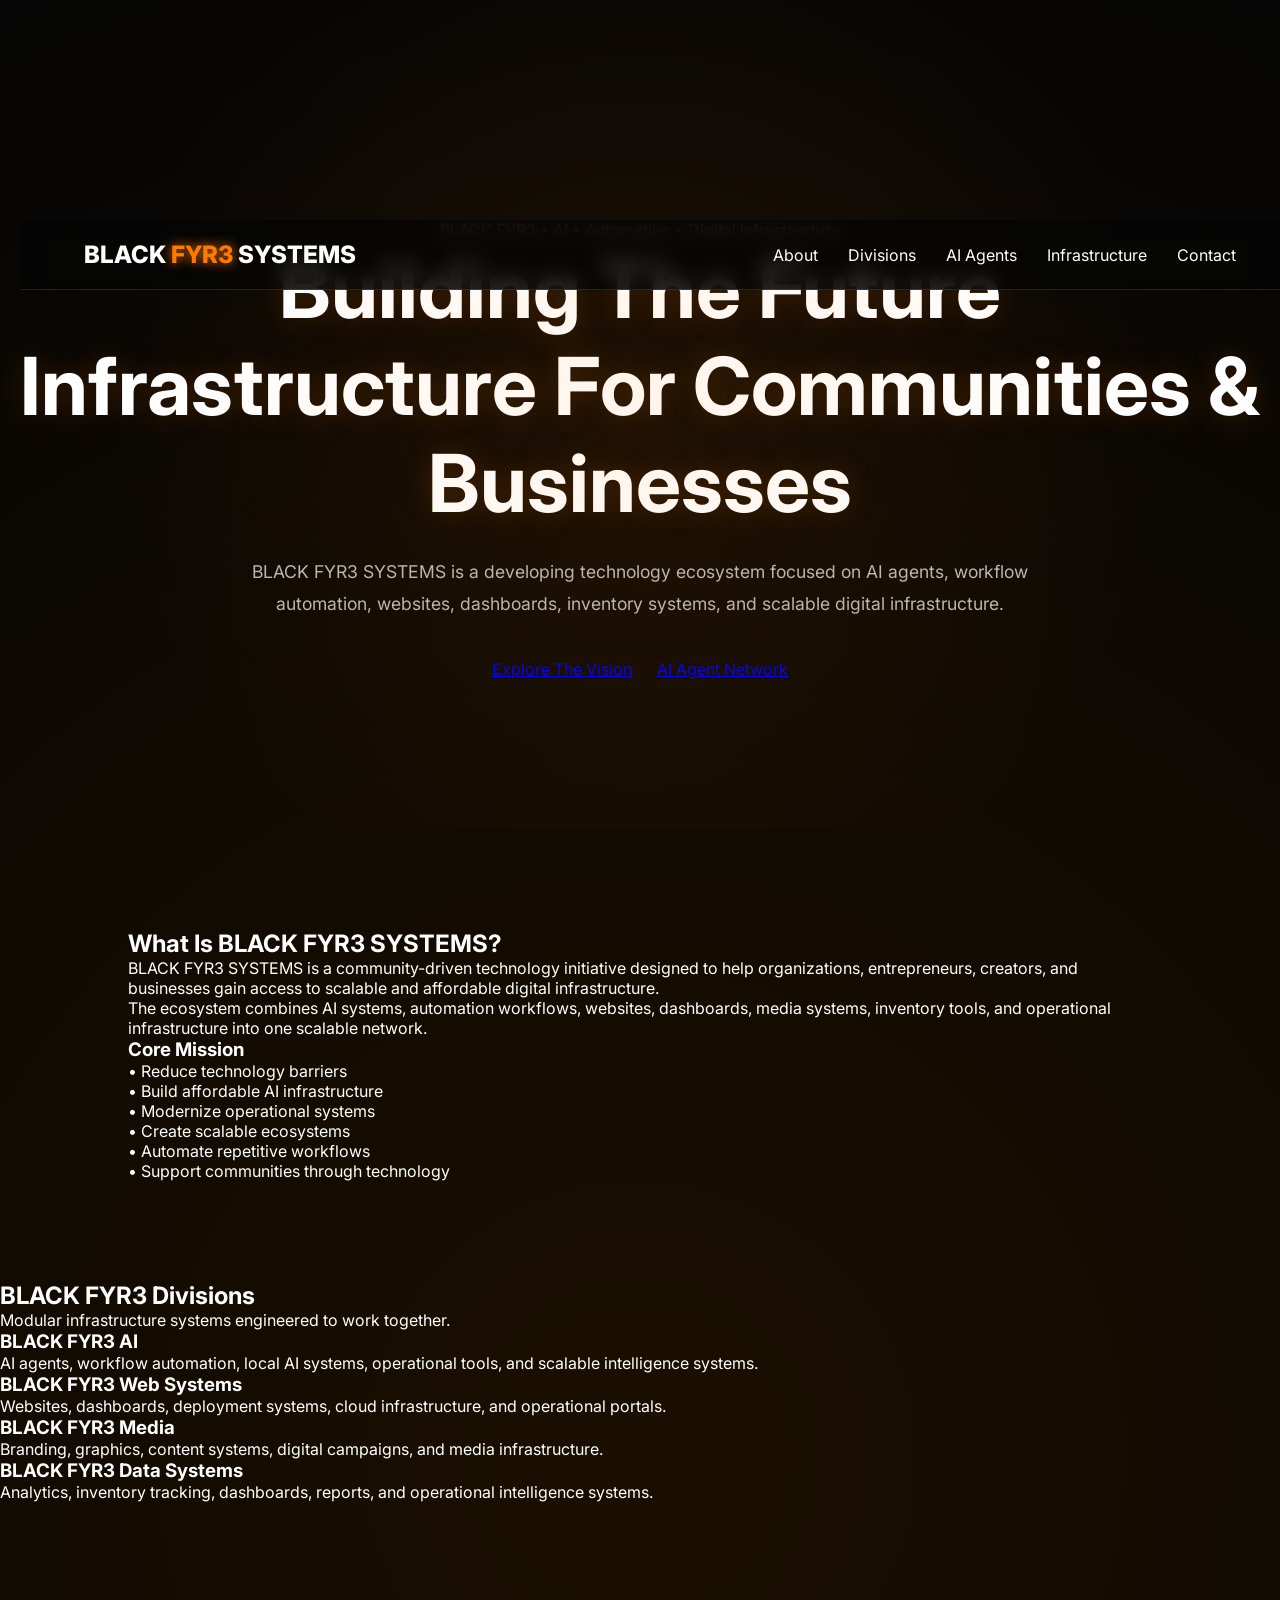
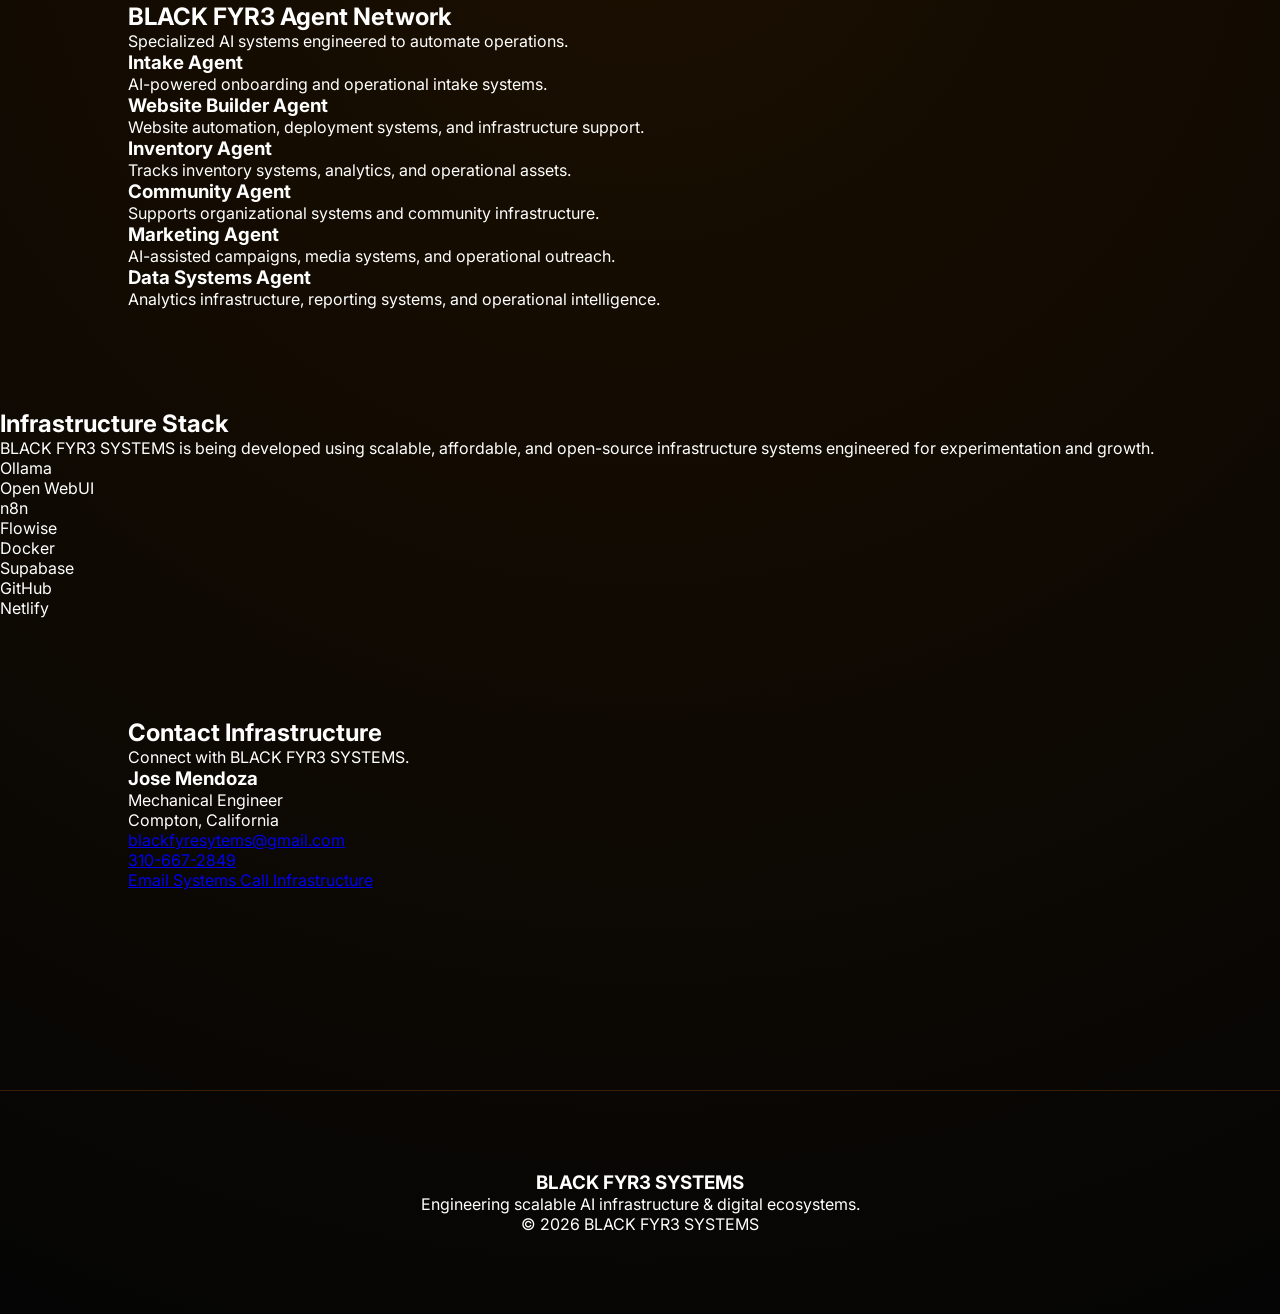
==== index.html @ b20f5751 "Update index.html" ====
<!DOCTYPE html>
<html lang="en">

<head>

<meta charset="UTF-8">

<meta name="viewport"
content="width=device-width, initial-scale=1.0">

<title>
BLACK FYR3 SYSTEMS | AI Infrastructure & Digital Ecosystems
</title>

<link rel="preconnect"
href="https://fonts.googleapis.com">

<link rel="preconnect"
href="https://fonts.gstatic.com"
crossorigin>

<link href="https://fonts.googleapis.com/css2?family=Inter:wght@300;400;500;600;700;800;900&display=swap"
rel="stylesheet">

<link rel="stylesheet"
href="https://cdnjs.cloudflare.com/ajax/libs/font-awesome/6.0.0/css/all.min.css">

<link rel="stylesheet"
href="style.css">

</head>

<body>

<!-- HERO -->

<section class="hero">

<div class="hero-overlay"></div>

<nav>

<div class="logo">

BLACK <span>FYR3</span> SYSTEMS

</div>

<div class="nav-links">

<a href="#about">About</a>
<a href="#divisions">Divisions</a>
<a href="#agents">AI Agents</a>
<a href="#stack">Infrastructure</a>
<a href="#contact">Contact</a>

</div>

</nav>

<div class="hero-content">

<div class="hero-pill">

BLACK FYR3 • AI • Automation • Digital Infrastructure

</div>

<h1>

Building The

<span>
Future Infrastructure
</span>

For Communities & Businesses

</h1>

<p>

BLACK FYR3 SYSTEMS is a developing technology ecosystem
focused on AI agents,
workflow automation,
websites,
dashboards,
inventory systems,
and scalable digital infrastructure.

</p>

<div class="hero-buttons">

<a href="#about" class="primary-btn">

Explore The Vision

</a>

<a href="#agents" class="secondary-btn">

AI Agent Network

</a>

</div>

</div>

</section>

<!-- ABOUT -->

<section id="about" class="section">

<div class="container about-grid">

<div>

<h2>

What Is BLACK FYR3 SYSTEMS?

</h2>

<p>

BLACK FYR3 SYSTEMS is a community-driven technology initiative
designed to help organizations,
entrepreneurs,
creators,
and businesses gain access to scalable and affordable digital infrastructure.

</p>

<p>

The ecosystem combines AI systems,
automation workflows,
websites,
dashboards,
media systems,
inventory tools,
and operational infrastructure into one scalable network.

</p>

</div>

<div class="mission-card">

<h3>

Core Mission

</h3>

<div class="mission-list">

<div>• Reduce technology barriers</div>
<div>• Build affordable AI infrastructure</div>
<div>• Modernize operational systems</div>
<div>• Create scalable ecosystems</div>
<div>• Automate repetitive workflows</div>
<div>• Support communities through technology</div>

</div>

</div>

</div>

</section>

<!-- DIVISIONS -->

<section id="divisions" class="dark-section">

<div class="container">

<div class="section-header">

<h2>

BLACK FYR3 Divisions

</h2>

<p>

Modular infrastructure systems engineered to work together.

</p>

</div>

<div class="division-grid">

<div class="division-card">

<h3>

BLACK FYR3 AI

</h3>

<p>

AI agents,
workflow automation,
local AI systems,
operational tools,
and scalable intelligence systems.

</p>

</div>

<div class="division-card">

<h3>

BLACK FYR3 Web Systems

</h3>

<p>

Websites,
dashboards,
deployment systems,
cloud infrastructure,
and operational portals.

</p>

</div>

<div class="division-card">

<h3>

BLACK FYR3 Media

</h3>

<p>

Branding,
graphics,
content systems,
digital campaigns,
and media infrastructure.

</p>

</div>

<div class="division-card">

<h3>

BLACK FYR3 Data Systems

</h3>

<p>

Analytics,
inventory tracking,
dashboards,
reports,
and operational intelligence systems.

</p>

</div>

</div>

</div>

</section>

<!-- AGENTS -->

<section id="agents" class="section">

<div class="container">

<div class="section-header">

<h2>

BLACK FYR3 Agent Network

</h2>

<p>

Specialized AI systems engineered to automate operations.

</p>

</div>

<div class="agents-grid">

<div class="agent-card">

<h3>
Intake Agent
</h3>

<p>

AI-powered onboarding and operational intake systems.

</p>

</div>

<div class="agent-card">

<h3>
Website Builder Agent
</h3>

<p>

Website automation,
deployment systems,
and infrastructure support.

</p>

</div>

<div class="agent-card">

<h3>
Inventory Agent
</h3>

<p>

Tracks inventory systems,
analytics,
and operational assets.

</p>

</div>

<div class="agent-card">

<h3>
Community Agent
</h3>

<p>

Supports organizational systems and community infrastructure.

</p>

</div>

<div class="agent-card">

<h3>
Marketing Agent
</h3>

<p>

AI-assisted campaigns,
media systems,
and operational outreach.

</p>

</div>

<div class="agent-card">

<h3>
Data Systems Agent
</h3>

<p>

Analytics infrastructure,
reporting systems,
and operational intelligence.

</p>

</div>

</div>

</div>

</section>

<!-- STACK -->

<section id="stack" class="dark-section">

<div class="container stack-grid">

<div>

<h2>

Infrastructure Stack

</h2>

<p>

BLACK FYR3 SYSTEMS is being developed using scalable,
affordable,
and open-source infrastructure systems engineered for experimentation and growth.

</p>

</div>

<div class="stack-boxes">

<div class="stack-box">Ollama</div>
<div class="stack-box">Open WebUI</div>
<div class="stack-box">n8n</div>
<div class="stack-box">Flowise</div>
<div class="stack-box">Docker</div>
<div class="stack-box">Supabase</div>
<div class="stack-box">GitHub</div>
<div class="stack-box">Netlify</div>

</div>

</div>

</section>

<!-- CONTACT -->

<section id="contact" class="section">

<div class="container">

<div class="section-header">

<h2>

Contact Infrastructure

</h2>

<p>

Connect with BLACK FYR3 SYSTEMS.

</p>

</div>

<div class="contact-card">

<h3>

Jose Mendoza

</h3>

<p>

Mechanical Engineer

</p>

<p>

Compton, California

</p>

<p>

<a href="mailto:blackfyresytems@gmail.com">

blackfyresytems@gmail.com

</a>

</p>

<p>

<a href="tel:13106672849">

310-667-2849

</a>

</p>

<div class="contact-buttons">

<a href="mailto:blackfyresytems@gmail.com"
class="primary-btn">

Email Systems

</a>

<a href="tel:13106672849"
class="secondary-btn">

Call Infrastructure

</a>

</div>

</div>

</div>

</section>

<!-- FOOTER -->

<footer>

<div class="container footer-content">

<div>

<h3>

BLACK FYR3 SYSTEMS

</h3>

<p>

Engineering scalable AI infrastructure & digital ecosystems.

</p>

</div>

<div class="footer-copy">

© 2026 BLACK FYR3 SYSTEMS

</div>

</div>

</footer>

</body>

</html>
---- style.css ----
:root{

--bg-dark:#050505;
--orange:#ff7b00;
--border:rgba(255,123,0,0.2);
--text-soft:#b8b8b8;

}

*{

margin:0;
padding:0;
box-sizing:border-box;

}

html{

scroll-behavior:smooth;

}

body{

font-family:'Inter',sans-serif;

background:
radial-gradient(circle at center,
#1b0f00 0%,
#050505 100%);

color:white;

overflow-x:hidden;

}

/* GRID */

.grid-overlay{

position:fixed;

width:100%;
height:100%;

background-image:
linear-gradient(rgba(255,123,0,0.04) 1px, transparent 1px),
linear-gradient(90deg, rgba(255,123,0,0.04) 1px, transparent 1px);

background-size:50px 50px;

opacity:0.12;

z-index:-2;

}

/* NAV */

nav{

display:flex;
justify-content:space-between;
align-items:center;

padding:20px 5%;

position:fixed;

width:100%;

background:rgba(5,5,5,0.85);

backdrop-filter:blur(10px);

border-bottom:1px solid var(--border);

z-index:999;

}

.logo{

font-size:1.5rem;
font-weight:800;

}

.logo span{

color:var(--orange);

text-shadow:
0 0 12px var(--orange);

}

.nav-links{

display:flex;
gap:30px;

}

.nav-links a{

text-decoration:none;
color:white;
transition:0.3s;

}

.nav-links a:hover{

color:var(--orange);

}

/* HERO */

.hero{

padding:220px 20px 150px;

text-align:center;

position:relative;

overflow:hidden;

}

.hero-overlay{

position:absolute;

width:100%;
height:100%;

top:0;
left:0;

background:
radial-gradient(circle,
rgba(255,123,0,0.08) 0%,
transparent 70%);

pointer-events:none;

}

.status-pill{

display:inline-block;

padding:8px 18px;

border:1px solid var(--orange);

border-radius:30px;

color:var(--orange);

margin-bottom:30px;

font-size:0.8rem;

letter-spacing:2px;

}

.hero h1{

font-size:5rem;

margin-bottom:25px;

text-shadow:
0 0 30px rgba(255,123,0,0.2);

}

.hero p{

max-width:850px;

margin:auto;

line-height:1.8;

font-size:1.1rem;

color:var(--text-soft);

}

.hero-buttons{

margin-top:40px;

display:flex;
justify-content:center;
gap:25px;

flex-wrap:wrap;

}

.btn{

display:inline-block;

padding:18px 38px;

border:1px solid var(--orange);

color:var(--orange);

text-decoration:none;

transition:0.3s ease;

background:transparent;

cursor:pointer;

}

.btn:hover{

background:var(--orange);

color:black;

box-shadow:
0 0 30px var(--orange);

}

/* EMBERS */

.ember{

position:absolute;

width:12px;
height:12px;

background:var(--orange);

border-radius:50%;

filter:blur(3px);

animation:floatEmber 6s infinite ease-in-out;

}

.ember1{left:20%;top:70%;}
.ember2{left:40%;top:75%;animation-delay:2s;}
.ember3{left:60%;top:65%;animation-delay:4s;}
.ember4{left:80%;top:80%;animation-delay:1s;}
.ember5{left:50%;top:85%;animation-delay:3s;}

@keyframes floatEmber{

0%{
transform:translateY(0);
opacity:0;
}

50%{
opacity:1;
}

100%{
transform:translateY(-120px);
opacity:0;
}

}

/* SECTION */

.section{

padding:100px 10%;

}

.section-title{

text-align:center;

font-size:2.6rem;

margin-bottom:30px;

}

.about-text{

max-width:900px;

margin:auto;

text-align:center;

line-height:1.8;

color:var(--text-soft);

}

/* CARDS */

.card-container{

display:grid;

grid-template-columns:
repeat(auto-fit,minmax(300px,1fr));

gap:30px;

margin-top:60px;

}

.card{

background:
linear-gradient(
145deg,
rgba(20,20,20,0.95),
rgba(8,8,8,0.96));

padding:40px;

border-radius:18px;

border:1px solid var(--border);

transition:0.3s ease;

backdrop-filter:blur(8px);

}

.card:hover{

transform:translateY(-10px);

border-color:var(--orange);

box-shadow:
0 0 25px rgba(255,123,0,0.15);

}

.card i{

font-size:2rem;

color:var(--orange);

margin-bottom:20px;

}

.card h3{

margin-bottom:15px;

}

.card p{

line-height:1.8;

color:var(--text-soft);

}

/* TERMINAL */

.terminal{

background:black;

border:1px solid var(--orange);

padding:35px;

border-radius:15px;

font-family:monospace;

line-height:2;

color:var(--orange);

margin-top:50px;

box-shadow:
0 0 30px rgba(255,123,0,0.1);

}

/* CONTACT */

.onboarding-grid{

display:grid;

grid-template-columns:1fr 1.3fr;

gap:40px;

margin-top:60px;

}

.infrastructure-panel{

display:flex;
flex-direction:column;
gap:25px;

}

.infra-card{

background:
linear-gradient(
145deg,
rgba(20,20,20,0.95),
rgba(8,8,8,0.95));

padding:30px;

border-radius:18px;

border:1px solid var(--border);

}

.infra-card h3{

color:var(--orange);

margin-bottom:20px;

}

.status-item{

display:flex;
align-items:center;
gap:12px;

margin-bottom:15px;

color:var(--text-soft);

}

.status-dot{

width:10px;
height:10px;

background:var(--orange);

border-radius:50%;

box-shadow:
0 0 12px var(--orange);

}

.infra-card ul{

list-style:none;

line-height:2;

color:var(--text-soft);

}

/* FORM */

.contact-form{

display:flex;
flex-direction:column;
gap:20px;

background:
linear-gradient(
145deg,
rgba(20,20,20,0.96),
rgba(8,8,8,0.96));

padding:40px;

border-radius:18px;

border:1px solid var(--border);

}

.contact-form input,
.contact-form textarea,
.contact-form select{

background:
rgba(15,15,15,0.95);

border:1px solid rgba(255,255,255,0.08);

padding:18px;

color:white;

border-radius:10px;

font-size:1rem;

outline:none;

}

.contact-form input:focus,
.contact-form textarea:focus,
.contact-form select:focus{

border-color:var(--orange);

box-shadow:
0 0 20px rgba(255,123,0,0.2);

}

.contact-form textarea{

resize:vertical;

}

/* FOOTER */

footer{

padding:80px 20px;

text-align:center;

border-top:1px solid var(--border);

margin-top:100px;

}

.contact-info{

margin-top:25px;

line-height:2;

color:var(--text-soft);

}

.footer-note{

margin-top:40px;

color:#777;

}

/* MOBILE */

@media(max-width:900px){

.hero h1{

font-size:3rem;

}

.nav-links{

display:none;

}

.onboarding-grid{

grid-template-columns:1fr;

}

.hero-buttons{

flex-direction:column;
align-items:center;

}

}
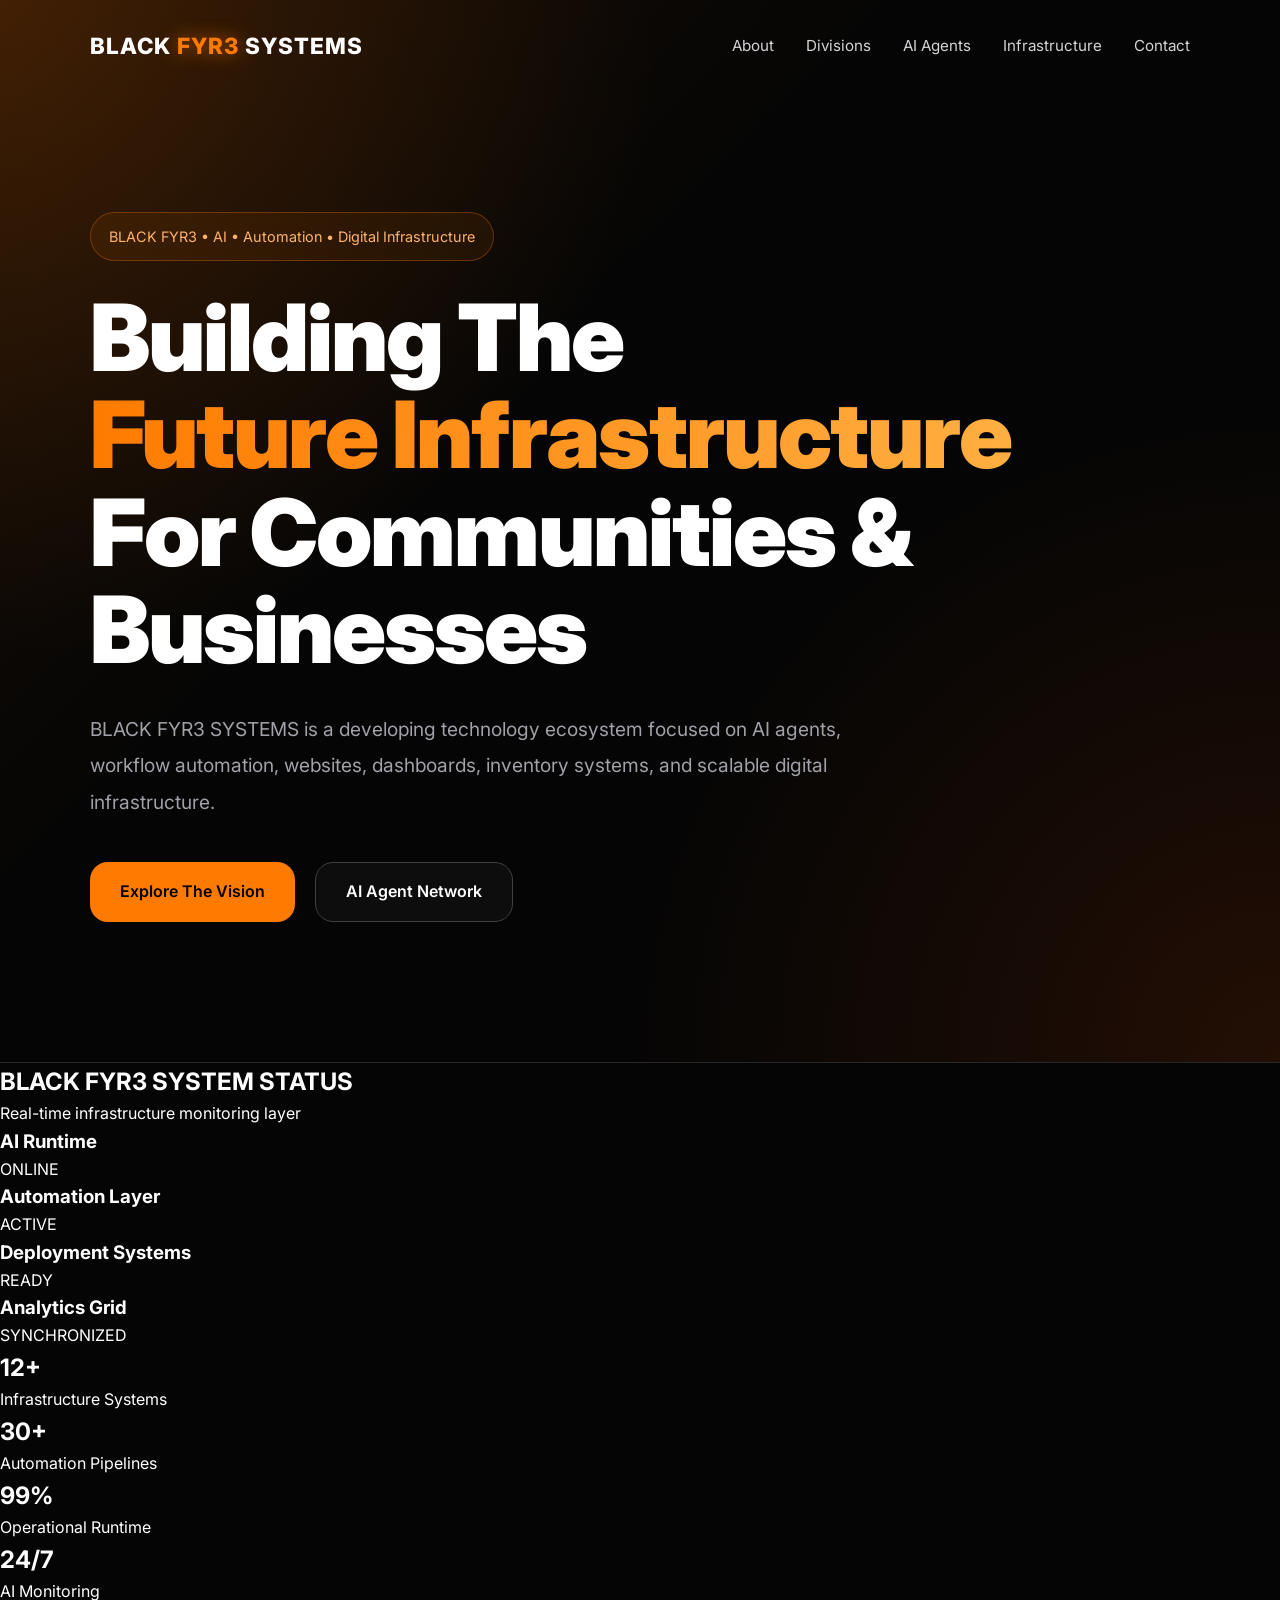
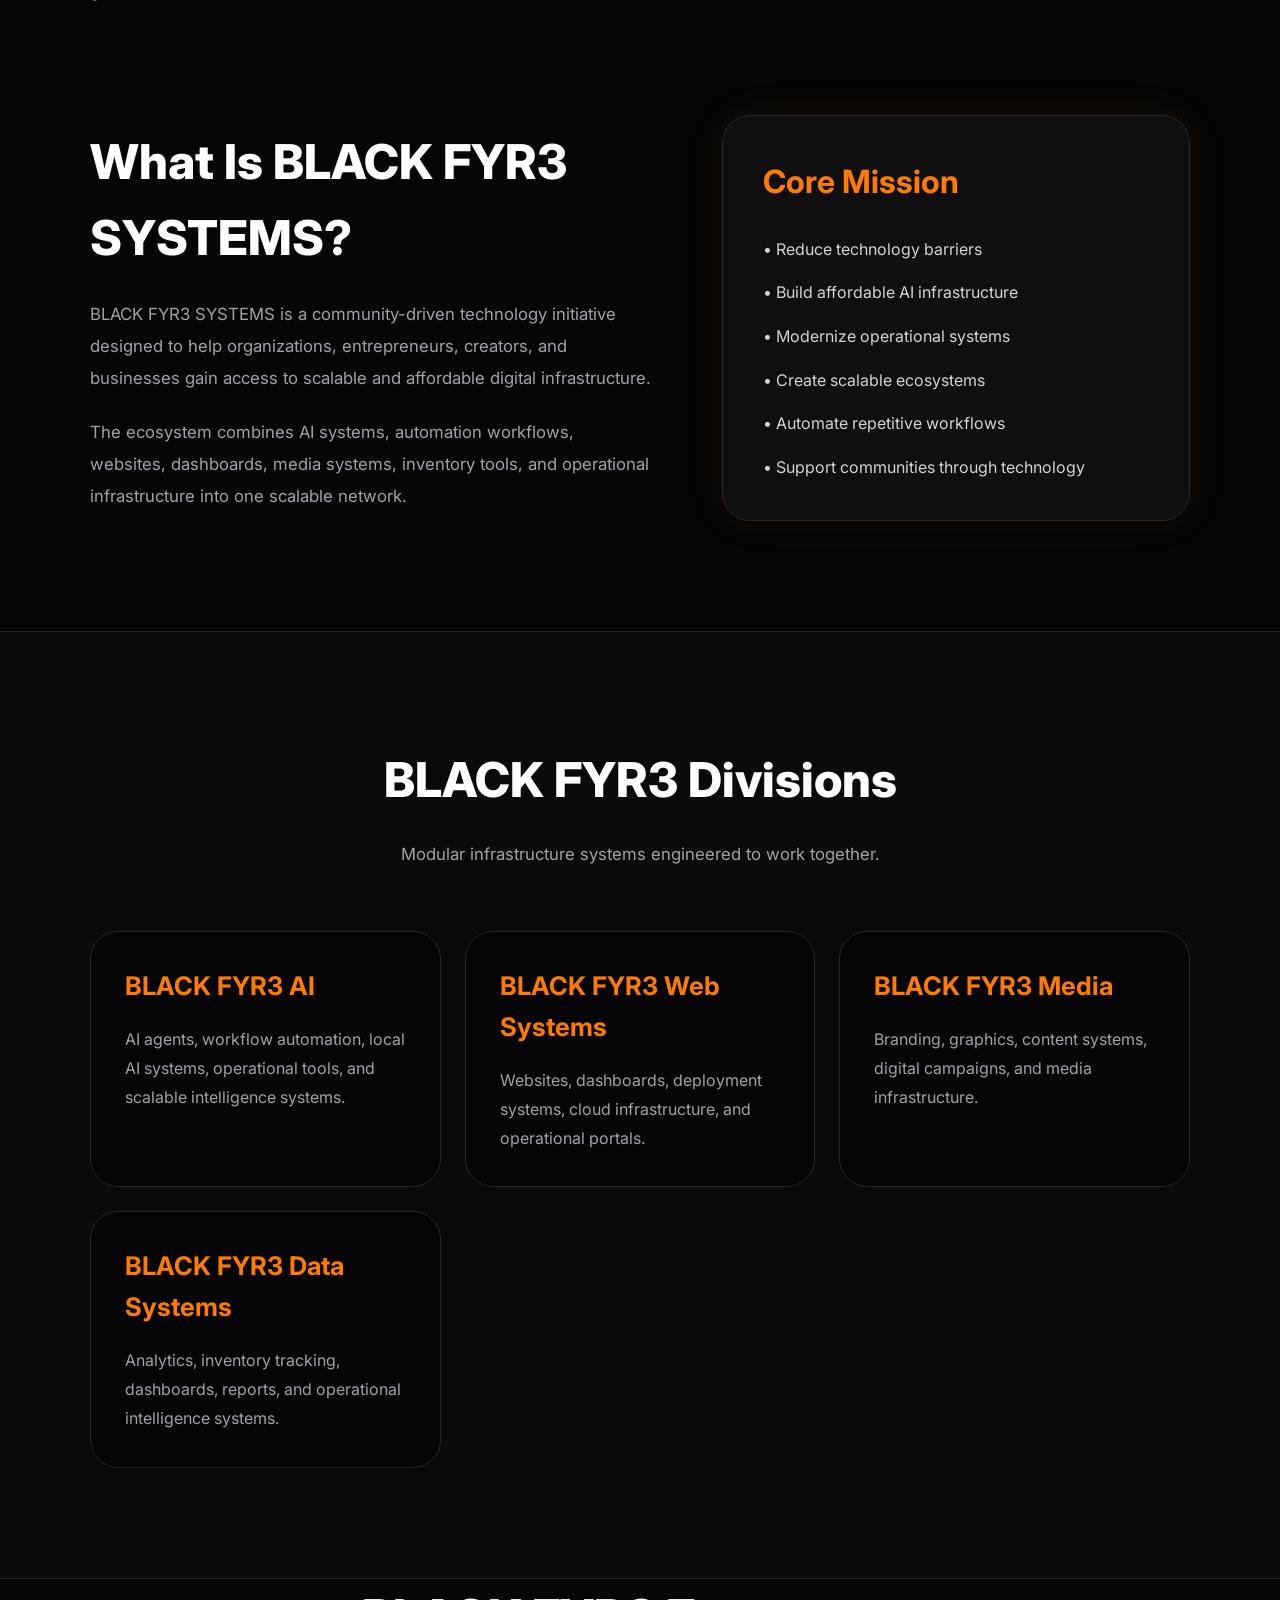
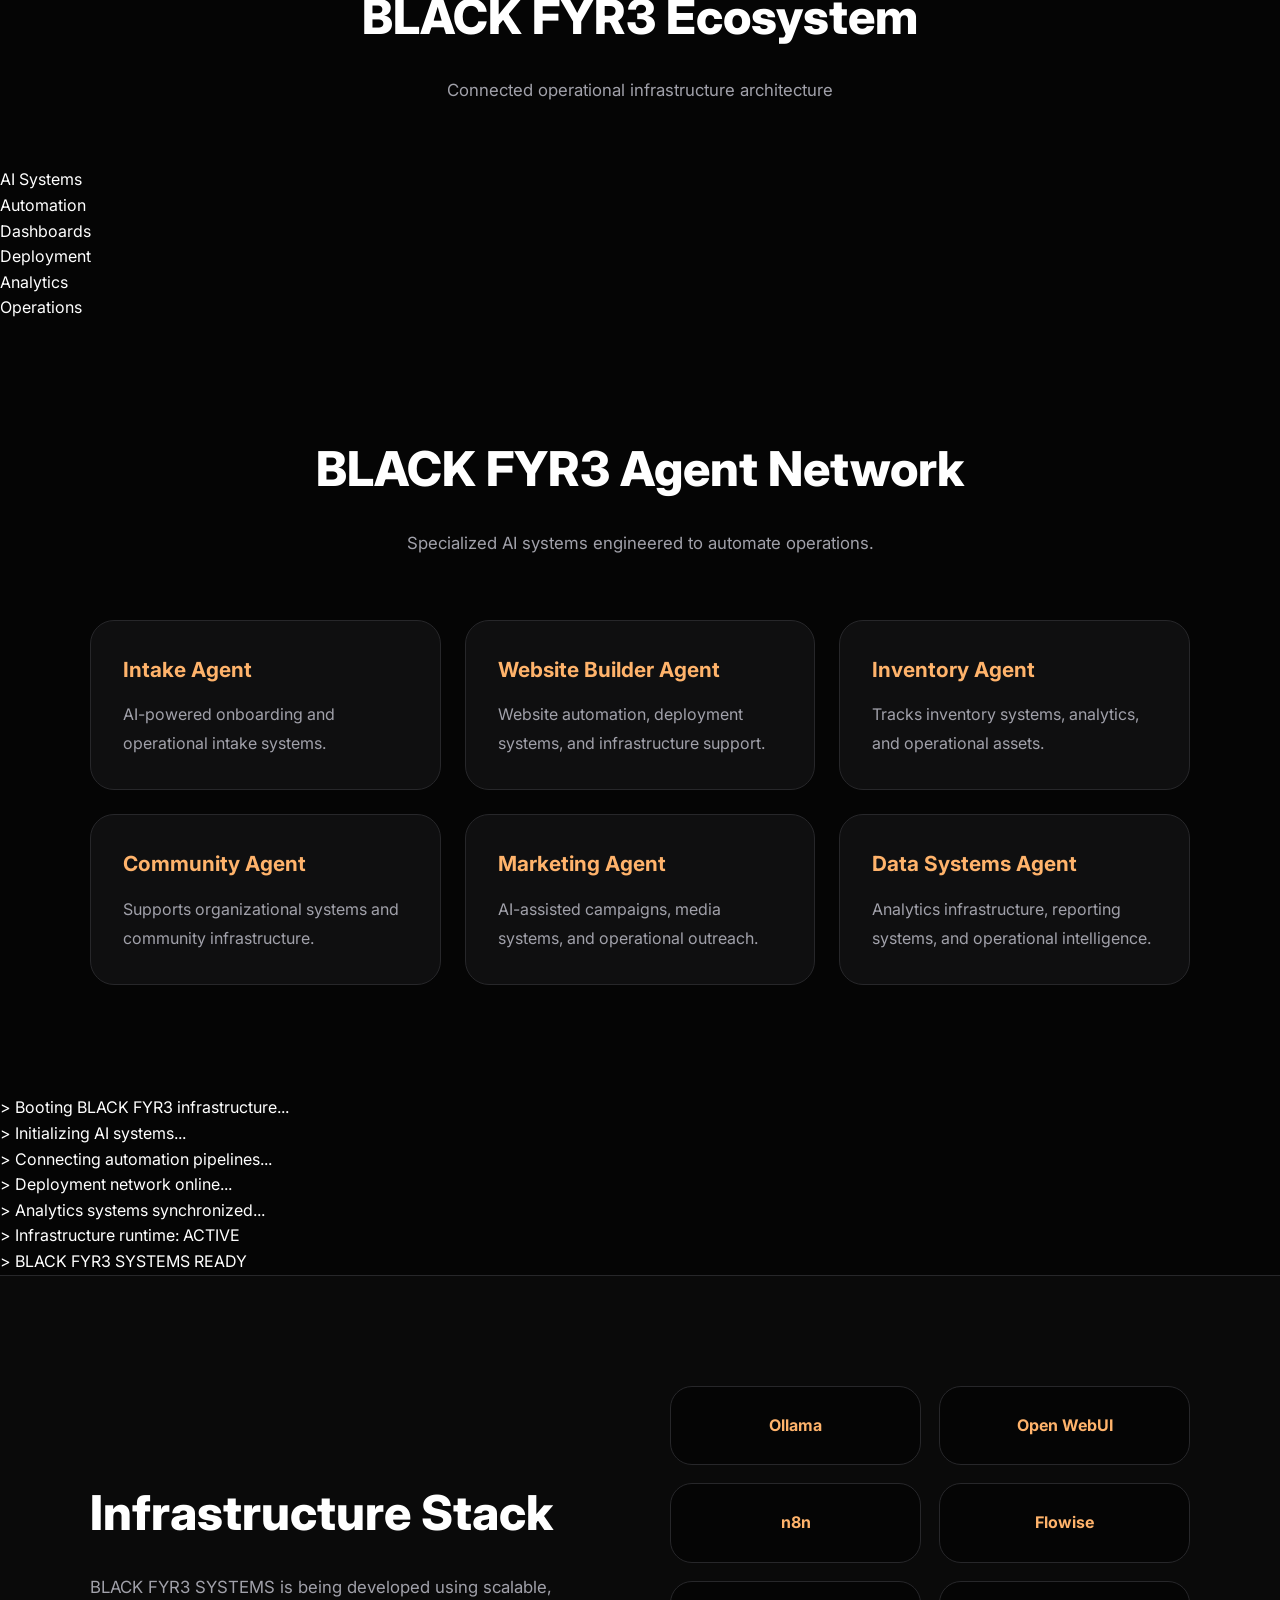
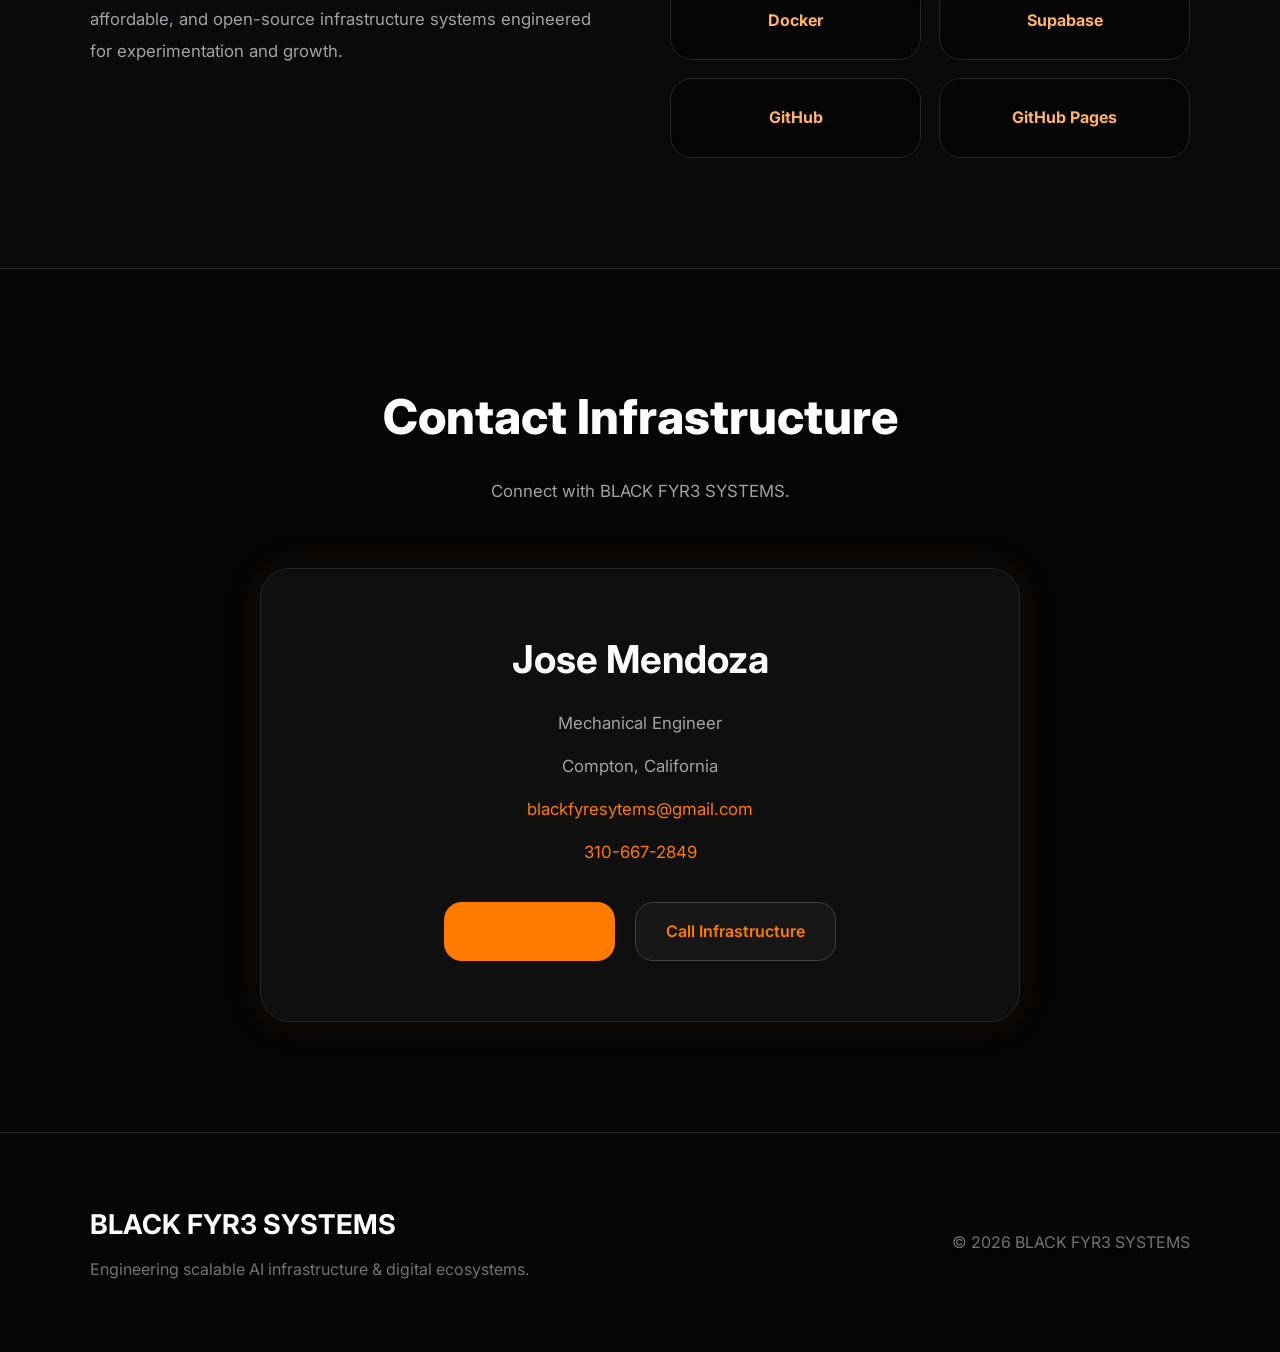
==== commit 52ccfe29: "Update index.html" ====
--- a/index.html
+++ b/index.html
@@ -110,6 +110,142 @@
 
 </section>
 
+<!-- LIVE STATUS -->
+
+<section class="live-status">
+
+<div class="status-header">
+
+<h2>
+BLACK FYR3 SYSTEM STATUS
+</h2>
+
+<p>
+Real-time infrastructure monitoring layer
+</p>
+
+</div>
+
+<div class="status-grid">
+
+<div class="status-box">
+
+<div class="pulse-dot"></div>
+
+<h3>
+AI Runtime
+</h3>
+
+<span>
+ONLINE
+</span>
+
+</div>
+
+<div class="status-box">
+
+<div class="pulse-dot"></div>
+
+<h3>
+Automation Layer
+</h3>
+
+<span>
+ACTIVE
+</span>
+
+</div>
+
+<div class="status-box">
+
+<div class="pulse-dot"></div>
+
+<h3>
+Deployment Systems
+</h3>
+
+<span>
+READY
+</span>
+
+</div>
+
+<div class="status-box">
+
+<div class="pulse-dot"></div>
+
+<h3>
+Analytics Grid
+</h3>
+
+<span>
+SYNCHRONIZED
+</span>
+
+</div>
+
+</div>
+
+</section>
+
+<!-- METRICS -->
+
+<section class="metrics-section">
+
+<div class="metrics-grid">
+
+<div class="metric-card">
+
+<h2>
+12+
+</h2>
+
+<p>
+Infrastructure Systems
+</p>
+
+</div>
+
+<div class="metric-card">
+
+<h2>
+30+
+</h2>
+
+<p>
+Automation Pipelines
+</p>
+
+</div>
+
+<div class="metric-card">
+
+<h2>
+99%
+</h2>
+
+<p>
+Operational Runtime
+</p>
+
+</div>
+
+<div class="metric-card">
+
+<h2>
+24/7
+</h2>
+
+<p>
+AI Monitoring
+</p>
+
+</div>
+
+</div>
+
+</section>
+
 <!-- ABOUT -->
 
 <section id="about" class="section">
@@ -283,6 +419,62 @@
 
 </section>
 
+<!-- FLOW -->
+
+<section class="flow-section">
+
+<div class="section-header">
+
+<h2>
+BLACK FYR3 Ecosystem
+</h2>
+
+<p>
+Connected operational infrastructure architecture
+</p>
+
+</div>
+
+<div class="flow-grid">
+
+<div class="flow-box">
+AI Systems
+</div>
+
+<div class="flow-line"></div>
+
+<div class="flow-box">
+Automation
+</div>
+
+<div class="flow-line"></div>
+
+<div class="flow-box">
+Dashboards
+</div>
+
+<div class="flow-line"></div>
+
+<div class="flow-box">
+Deployment
+</div>
+
+<div class="flow-line"></div>
+
+<div class="flow-box">
+Analytics
+</div>
+
+<div class="flow-line"></div>
+
+<div class="flow-box">
+Operations
+</div>
+
+</div>
+
+</section>
+
 <!-- AGENTS -->
 
 <section id="agents" class="section">
@@ -398,6 +590,46 @@
 </p>
 
 </div>
+
+</div>
+
+</div>
+
+</section>
+
+<!-- TERMINAL -->
+
+<section class="terminal-section">
+
+<div class="terminal-window">
+
+<div class="terminal-top">
+
+<div class="terminal-dot red"></div>
+<div class="terminal-dot yellow"></div>
+<div class="terminal-dot green"></div>
+
+</div>
+
+<div class="terminal-body">
+
+<p>> Booting BLACK FYR3 infrastructure...</p>
+
+<p>> Initializing AI systems...</p>
+
+<p>> Connecting automation pipelines...</p>
+
+<p>> Deployment network online...</p>
+
+<p>> Analytics systems synchronized...</p>
+
+<p>> Infrastructure runtime: ACTIVE</p>
+
+<p class="terminal-end">
+
+> BLACK FYR3 SYSTEMS READY
+
+</p>
 
 </div>
 
@@ -438,7 +670,7 @@
 <div class="stack-box">Docker</div>
 <div class="stack-box">Supabase</div>
 <div class="stack-box">GitHub</div>
-<div class="stack-box">Netlify</div>
+<div class="stack-box">GitHub Pages</div>
 
 </div>
 
--- a/style.css
+++ b/style.css
@@ -1,12 +1,3 @@
-:root{
-
---bg-dark:#050505;
---orange:#ff7b00;
---border:rgba(255,123,0,0.2);
---text-soft:#b8b8b8;
-
-}
-
 *{
 
 margin:0;
@@ -25,591 +16,678 @@
 
 font-family:'Inter',sans-serif;
 
+background:#050505;
+
+color:white;
+
+line-height:1.6;
+
+overflow-x:hidden;
+
+}
+
+/* HERO */
+
+.hero{
+
+position:relative;
+
+overflow:hidden;
+
+border-bottom:1px solid #27272a;
+
 background:
-radial-gradient(circle at center,
-#1b0f00 0%,
-#050505 100%);
-
-color:white;
-
-overflow-x:hidden;
-
-}
-
-/* GRID */
-
-.grid-overlay{
-
-position:fixed;
-
-width:100%;
-height:100%;
-
-background-image:
-linear-gradient(rgba(255,123,0,0.04) 1px, transparent 1px),
-linear-gradient(90deg, rgba(255,123,0,0.04) 1px, transparent 1px);
-
-background-size:50px 50px;
-
-opacity:0.12;
-
-z-index:-2;
-
-}
-
-/* NAV */
+radial-gradient(circle at top left,
+rgba(255,115,0,0.18),
+transparent 40%),
+
+radial-gradient(circle at bottom right,
+rgba(255,85,0,0.12),
+transparent 40%),
+
+#050505;
+
+}
+
+.hero-overlay{
+
+position:absolute;
+
+inset:0;
+
+background:
+linear-gradient(
+135deg,
+rgba(255,115,0,0.08),
+transparent 40%
+);
+
+pointer-events:none;
+
+}
 
 nav{
+
+position:relative;
+
+z-index:10;
 
 display:flex;
 justify-content:space-between;
 align-items:center;
 
-padding:20px 5%;
-
-position:fixed;
-
-width:100%;
-
-background:rgba(5,5,5,0.85);
+padding:28px 7%;
+
+}
+
+.logo{
+
+font-size:1.4rem;
+
+font-weight:800;
+
+letter-spacing:1px;
+
+}
+
+.logo span{
+
+color:#ff7b00;
+
+text-shadow:
+0 0 18px rgba(255,123,0,0.7);
+
+}
+
+.nav-links{
+
+display:flex;
+gap:32px;
+
+}
+
+.nav-links a{
+
+text-decoration:none;
+
+color:#d4d4d8;
+
+font-size:0.95rem;
+
+transition:0.3s;
+
+}
+
+.nav-links a:hover{
+
+color:#ff7b00;
+
+}
+
+.hero-content{
+
+position:relative;
+
+z-index:10;
+
+max-width:1300px;
+
+margin:auto;
+
+padding:120px 7% 140px;
+
+}
+
+.hero-pill{
+
+display:inline-flex;
+
+padding:12px 18px;
+
+border-radius:999px;
+
+border:1px solid rgba(255,123,0,0.3);
+
+background:rgba(255,123,0,0.08);
+
+color:#ffb36b;
+
+font-size:0.9rem;
+
+margin-bottom:28px;
 
 backdrop-filter:blur(10px);
 
-border-bottom:1px solid var(--border);
-
-z-index:999;
-
-}
-
-.logo{
-
-font-size:1.5rem;
+}
+
+.hero h1{
+
+font-size:5.8rem;
+
+font-weight:900;
+
+line-height:1.05;
+
+max-width:1000px;
+
+letter-spacing:-2px;
+
+}
+
+.hero h1 span{
+
+display:block;
+
+background:
+linear-gradient(
+90deg,
+#ff7b00,
+#ffb347
+);
+
+-webkit-background-clip:text;
+-webkit-text-fill-color:transparent;
+
+}
+
+.hero p{
+
+margin-top:32px;
+
+max-width:760px;
+
+font-size:1.2rem;
+
+line-height:1.9;
+
+color:#a1a1aa;
+
+}
+
+.hero-buttons{
+
+display:flex;
+gap:20px;
+
+margin-top:42px;
+
+flex-wrap:wrap;
+
+}
+
+/* BUTTONS */
+
+.primary-btn,
+.secondary-btn{
+
+display:inline-flex;
+
+align-items:center;
+justify-content:center;
+
+padding:16px 30px;
+
+border-radius:18px;
+
+font-weight:600;
+
+text-decoration:none;
+
+transition:0.3s;
+
+}
+
+.primary-btn{
+
+background:#ff7b00;
+
+color:black;
+
+}
+
+.primary-btn:hover{
+
+background:#ff9d42;
+
+transform:translateY(-2px);
+
+}
+
+.secondary-btn{
+
+border:1px solid #3f3f46;
+
+color:white;
+
+background:rgba(255,255,255,0.03);
+
+}
+
+.secondary-btn:hover{
+
+border-color:#ff7b00;
+
+color:#ff7b00;
+
+}
+
+/* GENERAL */
+
+.section{
+
+padding:110px 7%;
+
+}
+
+.dark-section{
+
+padding:110px 7%;
+
+background:#0a0a0a;
+
+border-top:1px solid #27272a;
+border-bottom:1px solid #27272a;
+
+}
+
+.container{
+
+max-width:1300px;
+
+margin:auto;
+
+}
+
+.section-header{
+
+text-align:center;
+
+margin-bottom:60px;
+
+}
+
+.section-header h2,
+.about-grid h2,
+.stack-grid h2{
+
+font-size:3rem;
+
 font-weight:800;
 
-}
-
-.logo span{
-
-color:var(--orange);
-
-text-shadow:
-0 0 12px var(--orange);
-
-}
-
-.nav-links{
+margin-bottom:20px;
+
+}
+
+.section-header p,
+.about-grid p,
+.stack-grid p{
+
+color:#a1a1aa;
+
+font-size:1.05rem;
+
+line-height:1.9;
+
+}
+
+/* ABOUT */
+
+.about-grid{
+
+display:grid;
+
+grid-template-columns:1.2fr 1fr;
+
+gap:70px;
+
+align-items:center;
+
+}
+
+.about-grid p{
+
+margin-top:22px;
+
+}
+
+.mission-card{
+
+background:#0f0f10;
+
+border:1px solid #27272a;
+
+border-radius:28px;
+
+padding:40px;
+
+box-shadow:
+0 0 40px rgba(255,123,0,0.08);
+
+}
+
+.mission-card h3{
+
+font-size:2rem;
+
+margin-bottom:30px;
+
+color:#ff7b00;
+
+}
+
+.mission-list{
 
 display:flex;
-gap:30px;
-
-}
-
-.nav-links a{
+flex-direction:column;
+gap:18px;
+
+color:#d4d4d8;
+
+}
+
+/* DIVISIONS */
+
+.division-grid{
+
+display:grid;
+
+grid-template-columns:
+repeat(auto-fit,minmax(260px,1fr));
+
+gap:24px;
+
+}
+
+.division-card{
+
+background:#050505;
+
+border:1px solid #27272a;
+
+padding:34px;
+
+border-radius:28px;
+
+transition:0.3s;
+
+}
+
+.division-card:hover{
+
+border-color:rgba(255,123,0,0.5);
+
+transform:translateY(-6px);
+
+}
+
+.division-card h3{
+
+font-size:1.6rem;
+
+margin-bottom:18px;
+
+color:#ff7b00;
+
+}
+
+.division-card p{
+
+color:#a1a1aa;
+
+line-height:1.8;
+
+}
+
+/* AGENTS */
+
+.agents-grid{
+
+display:grid;
+
+grid-template-columns:
+repeat(auto-fit,minmax(280px,1fr));
+
+gap:24px;
+
+}
+
+.agent-card{
+
+background:#0f0f10;
+
+border:1px solid #27272a;
+
+border-radius:24px;
+
+padding:32px;
+
+transition:0.3s;
+
+}
+
+.agent-card:hover{
+
+border-color:rgba(255,123,0,0.5);
+
+}
+
+.agent-card h3{
+
+font-size:1.3rem;
+
+margin-bottom:14px;
+
+color:#ffb36b;
+
+}
+
+.agent-card p{
+
+color:#a1a1aa;
+
+line-height:1.8;
+
+}
+
+/* STACK */
+
+.stack-grid{
+
+display:grid;
+
+grid-template-columns:1fr 1fr;
+
+gap:60px;
+
+align-items:center;
+
+}
+
+.stack-boxes{
+
+display:grid;
+
+grid-template-columns:
+repeat(2,1fr);
+
+gap:18px;
+
+}
+
+.stack-box{
+
+padding:26px;
+
+border-radius:22px;
+
+background:#050505;
+
+border:1px solid #27272a;
+
+text-align:center;
+
+font-weight:700;
+
+color:#ffb36b;
+
+transition:0.3s;
+
+}
+
+.stack-box:hover{
+
+border-color:rgba(255,123,0,0.5);
+
+}
+
+/* CONTACT */
+
+.contact-card{
+
+max-width:760px;
+
+margin:auto;
+
+background:#0f0f10;
+
+border:1px solid #27272a;
+
+border-radius:30px;
+
+padding:60px;
+
+text-align:center;
+
+box-shadow:
+0 0 40px rgba(255,123,0,0.08);
+
+}
+
+.contact-card h3{
+
+font-size:2.4rem;
+
+margin-bottom:20px;
+
+}
+
+.contact-card p{
+
+margin-top:16px;
+
+color:#a1a1aa;
+
+font-size:1.05rem;
+
+}
+
+.contact-card a{
+
+color:#ff7b00;
 
 text-decoration:none;
-color:white;
-transition:0.3s;
-
-}
-
-.nav-links a:hover{
-
-color:var(--orange);
-
-}
-
-/* HERO */
-
-.hero{
-
-padding:220px 20px 150px;
-
-text-align:center;
-
-position:relative;
-
-overflow:hidden;
-
-}
-
-.hero-overlay{
-
-position:absolute;
-
-width:100%;
-height:100%;
-
-top:0;
-left:0;
-
-background:
-radial-gradient(circle,
-rgba(255,123,0,0.08) 0%,
-transparent 70%);
-
-pointer-events:none;
-
-}
-
-.status-pill{
-
-display:inline-block;
-
-padding:8px 18px;
-
-border:1px solid var(--orange);
-
-border-radius:30px;
-
-color:var(--orange);
-
-margin-bottom:30px;
-
-font-size:0.8rem;
-
-letter-spacing:2px;
-
-}
-
-.hero h1{
-
-font-size:5rem;
-
-margin-bottom:25px;
-
-text-shadow:
-0 0 30px rgba(255,123,0,0.2);
-
-}
-
-.hero p{
-
-max-width:850px;
-
-margin:auto;
-
-line-height:1.8;
-
-font-size:1.1rem;
-
-color:var(--text-soft);
-
-}
-
-.hero-buttons{
-
-margin-top:40px;
+
+}
+
+.contact-buttons{
 
 display:flex;
 justify-content:center;
-gap:25px;
+gap:20px;
+
+margin-top:36px;
 
 flex-wrap:wrap;
 
 }
 
-.btn{
-
-display:inline-block;
-
-padding:18px 38px;
-
-border:1px solid var(--orange);
-
-color:var(--orange);
-
-text-decoration:none;
-
-transition:0.3s ease;
-
-background:transparent;
-
-cursor:pointer;
-
-}
-
-.btn:hover{
-
-background:var(--orange);
-
-color:black;
-
-box-shadow:
-0 0 30px var(--orange);
-
-}
-
-/* EMBERS */
-
-.ember{
-
-position:absolute;
-
-width:12px;
-height:12px;
-
-background:var(--orange);
-
-border-radius:50%;
-
-filter:blur(3px);
-
-animation:floatEmber 6s infinite ease-in-out;
-
-}
-
-.ember1{left:20%;top:70%;}
-.ember2{left:40%;top:75%;animation-delay:2s;}
-.ember3{left:60%;top:65%;animation-delay:4s;}
-.ember4{left:80%;top:80%;animation-delay:1s;}
-.ember5{left:50%;top:85%;animation-delay:3s;}
-
-@keyframes floatEmber{
-
-0%{
-transform:translateY(0);
-opacity:0;
-}
-
-50%{
-opacity:1;
-}
-
-100%{
-transform:translateY(-120px);
-opacity:0;
-}
-
-}
-
-/* SECTION */
-
-.section{
-
-padding:100px 10%;
-
-}
-
-.section-title{
-
+/* FOOTER */
+
+footer{
+
+padding:70px 7%;
+
+border-top:1px solid #27272a;
+
+}
+
+.footer-content{
+
+display:flex;
+justify-content:space-between;
+align-items:center;
+
+gap:20px;
+
+}
+
+.footer-content h3{
+
+font-size:1.7rem;
+
+margin-bottom:10px;
+
+}
+
+.footer-content p,
+.footer-copy{
+
+color:#71717a;
+
+}
+
+/* MOBILE */
+
+@media(max-width:1000px){
+
+.about-grid,
+.stack-grid{
+
+grid-template-columns:1fr;
+
+}
+
+.hero h1{
+
+font-size:4rem;
+
+}
+
+}
+
+@media(max-width:700px){
+
+.nav-links{
+
+display:none;
+
+}
+
+.hero h1{
+
+font-size:3rem;
+
+}
+
+.section-header h2,
+.about-grid h2,
+.stack-grid h2{
+
+font-size:2.2rem;
+
+}
+
+.contact-card{
+
+padding:40px 28px;
+
+}
+
+.footer-content{
+
+flex-direction:column;
 text-align:center;
 
-font-size:2.6rem;
-
-margin-bottom:30px;
-
-}
-
-.about-text{
-
-max-width:900px;
-
-margin:auto;
-
-text-align:center;
-
-line-height:1.8;
-
-color:var(--text-soft);
-
-}
-
-/* CARDS */
-
-.card-container{
-
-display:grid;
-
-grid-template-columns:
-repeat(auto-fit,minmax(300px,1fr));
-
-gap:30px;
-
-margin-top:60px;
-
-}
-
-.card{
-
-background:
-linear-gradient(
-145deg,
-rgba(20,20,20,0.95),
-rgba(8,8,8,0.96));
-
-padding:40px;
-
-border-radius:18px;
-
-border:1px solid var(--border);
-
-transition:0.3s ease;
-
-backdrop-filter:blur(8px);
-
-}
-
-.card:hover{
-
-transform:translateY(-10px);
-
-border-color:var(--orange);
-
-box-shadow:
-0 0 25px rgba(255,123,0,0.15);
-
-}
-
-.card i{
-
-font-size:2rem;
-
-color:var(--orange);
-
-margin-bottom:20px;
-
-}
-
-.card h3{
-
-margin-bottom:15px;
-
-}
-
-.card p{
-
-line-height:1.8;
-
-color:var(--text-soft);
-
-}
-
-/* TERMINAL */
-
-.terminal{
-
-background:black;
-
-border:1px solid var(--orange);
-
-padding:35px;
-
-border-radius:15px;
-
-font-family:monospace;
-
-line-height:2;
-
-color:var(--orange);
-
-margin-top:50px;
-
-box-shadow:
-0 0 30px rgba(255,123,0,0.1);
-
-}
-
-/* CONTACT */
-
-.onboarding-grid{
-
-display:grid;
-
-grid-template-columns:1fr 1.3fr;
-
-gap:40px;
-
-margin-top:60px;
-
-}
-
-.infrastructure-panel{
-
-display:flex;
-flex-direction:column;
-gap:25px;
-
-}
-
-.infra-card{
-
-background:
-linear-gradient(
-145deg,
-rgba(20,20,20,0.95),
-rgba(8,8,8,0.95));
-
-padding:30px;
-
-border-radius:18px;
-
-border:1px solid var(--border);
-
-}
-
-.infra-card h3{
-
-color:var(--orange);
-
-margin-bottom:20px;
-
-}
-
-.status-item{
-
-display:flex;
-align-items:center;
-gap:12px;
-
-margin-bottom:15px;
-
-color:var(--text-soft);
-
-}
-
-.status-dot{
-
-width:10px;
-height:10px;
-
-background:var(--orange);
-
-border-radius:50%;
-
-box-shadow:
-0 0 12px var(--orange);
-
-}
-
-.infra-card ul{
-
-list-style:none;
-
-line-height:2;
-
-color:var(--text-soft);
-
-}
-
-/* FORM */
-
-.contact-form{
-
-display:flex;
-flex-direction:column;
-gap:20px;
-
-background:
-linear-gradient(
-145deg,
-rgba(20,20,20,0.96),
-rgba(8,8,8,0.96));
-
-padding:40px;
-
-border-radius:18px;
-
-border:1px solid var(--border);
-
-}
-
-.contact-form input,
-.contact-form textarea,
-.contact-form select{
-
-background:
-rgba(15,15,15,0.95);
-
-border:1px solid rgba(255,255,255,0.08);
-
-padding:18px;
-
-color:white;
-
-border-radius:10px;
-
-font-size:1rem;
-
-outline:none;
-
-}
-
-.contact-form input:focus,
-.contact-form textarea:focus,
-.contact-form select:focus{
-
-border-color:var(--orange);
-
-box-shadow:
-0 0 20px rgba(255,123,0,0.2);
-
-}
-
-.contact-form textarea{
-
-resize:vertical;
-
-}
-
-/* FOOTER */
-
-footer{
-
-padding:80px 20px;
-
-text-align:center;
-
-border-top:1px solid var(--border);
-
-margin-top:100px;
-
-}
-
-.contact-info{
-
-margin-top:25px;
-
-line-height:2;
-
-color:var(--text-soft);
-
-}
-
-.footer-note{
-
-margin-top:40px;
-
-color:#777;
-
-}
-
-/* MOBILE */
-
-@media(max-width:900px){
-
-.hero h1{
-
-font-size:3rem;
-
-}
-
-.nav-links{
-
-display:none;
-
-}
-
-.onboarding-grid{
-
-grid-template-columns:1fr;
-
-}
-
-.hero-buttons{
-
-flex-direction:column;
-align-items:center;
-
-}
-
-}
+}
+
+}
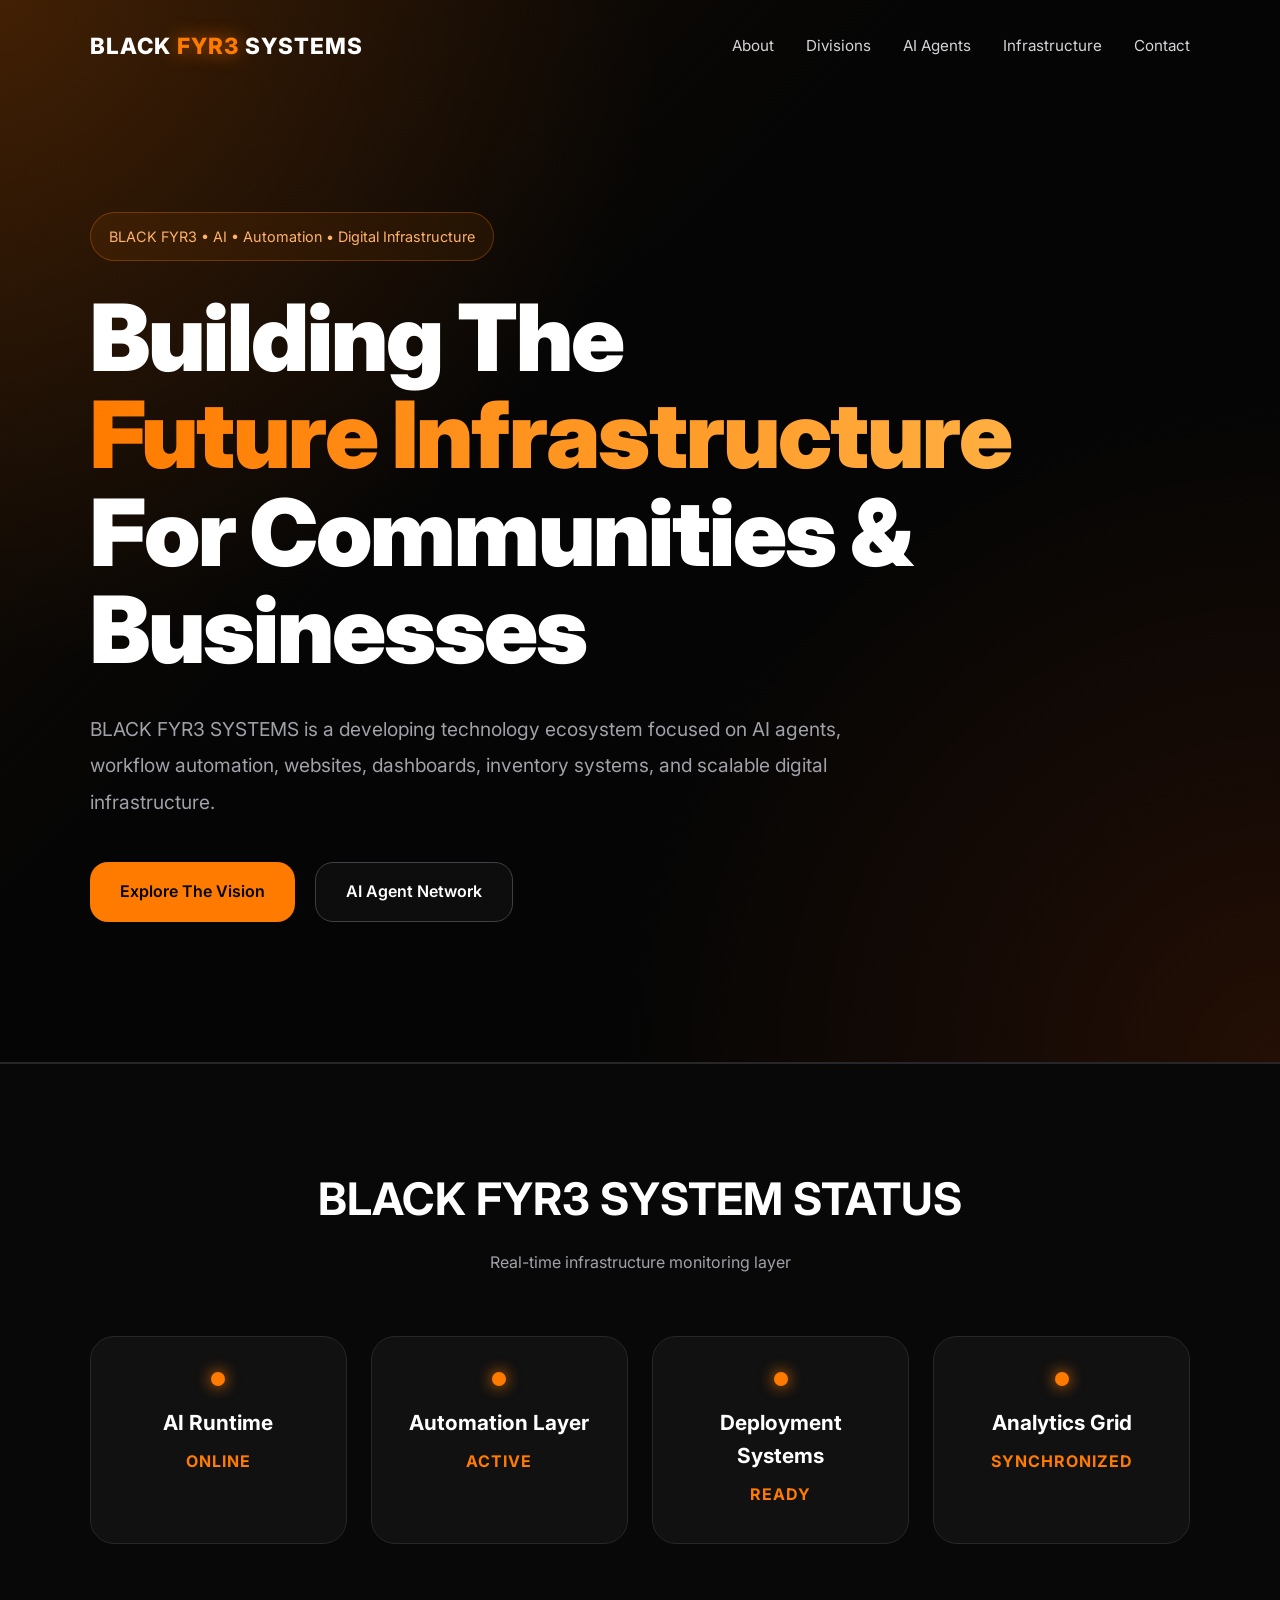
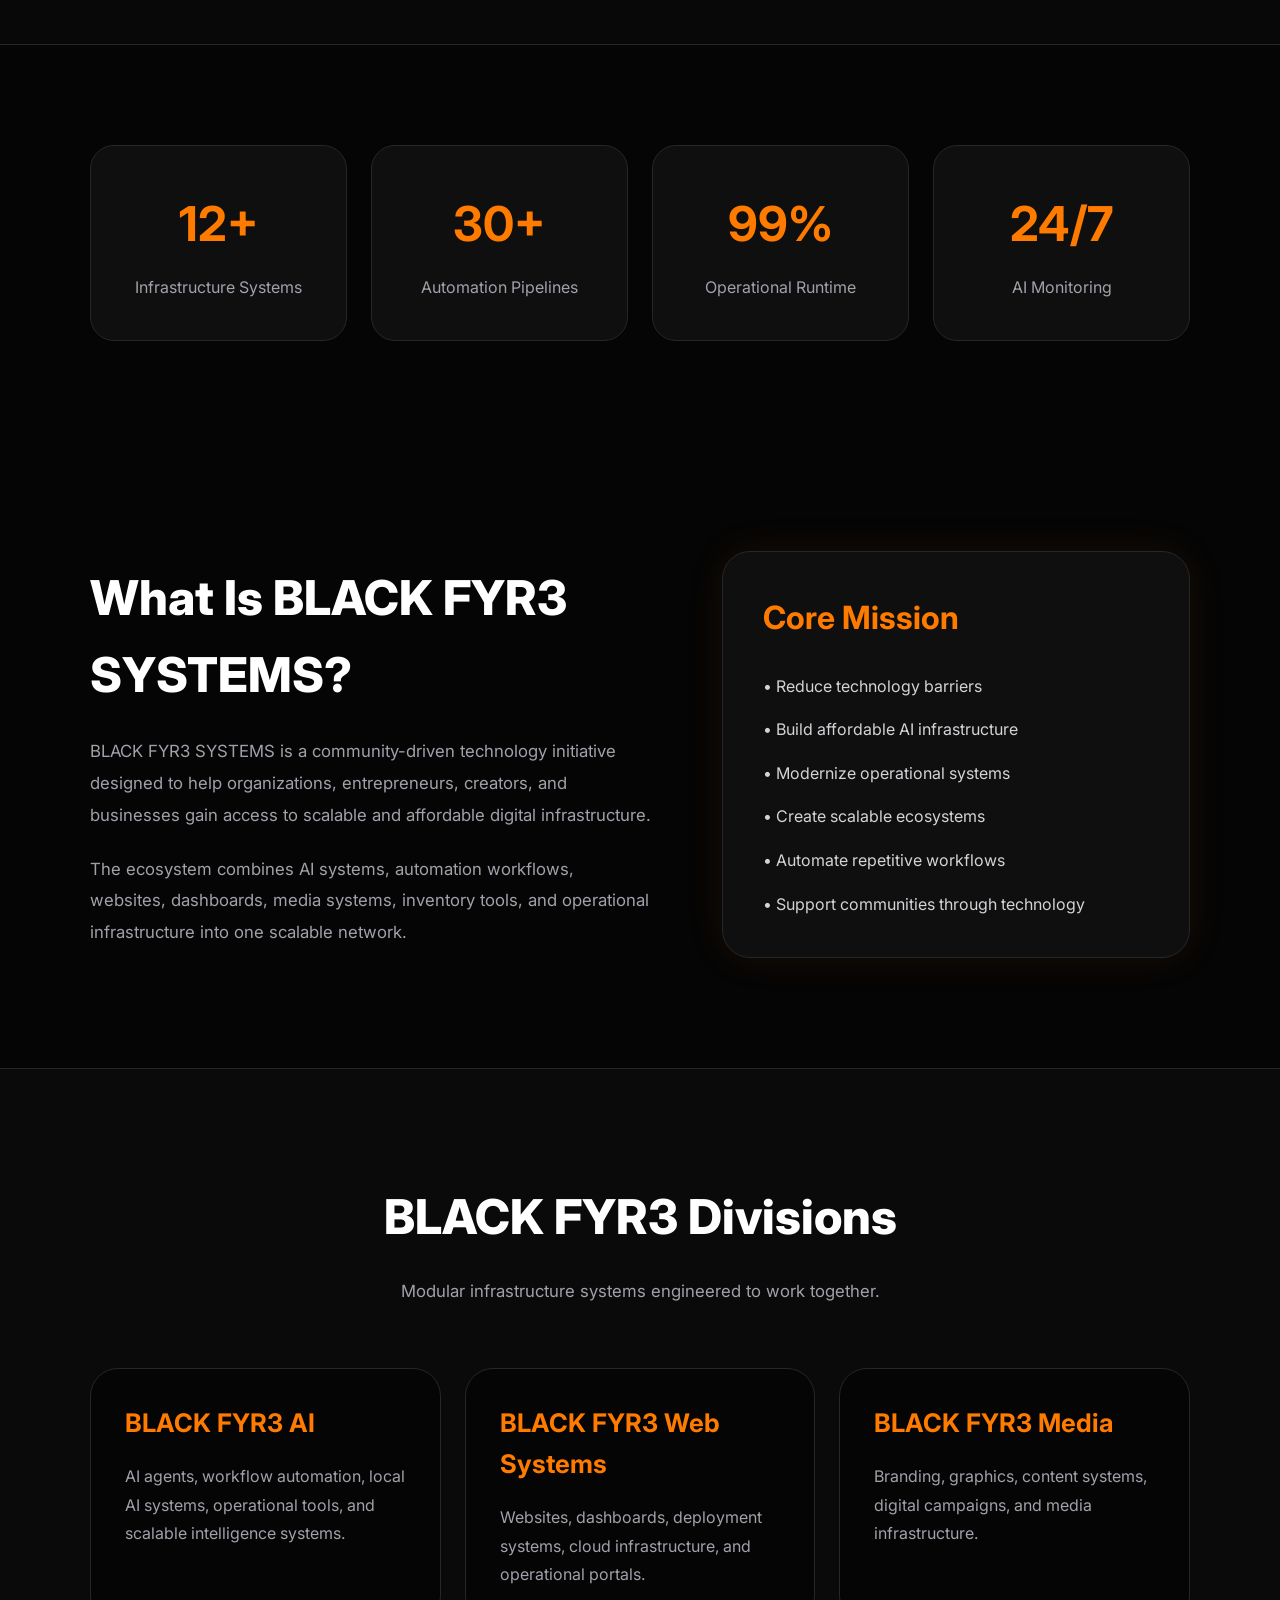
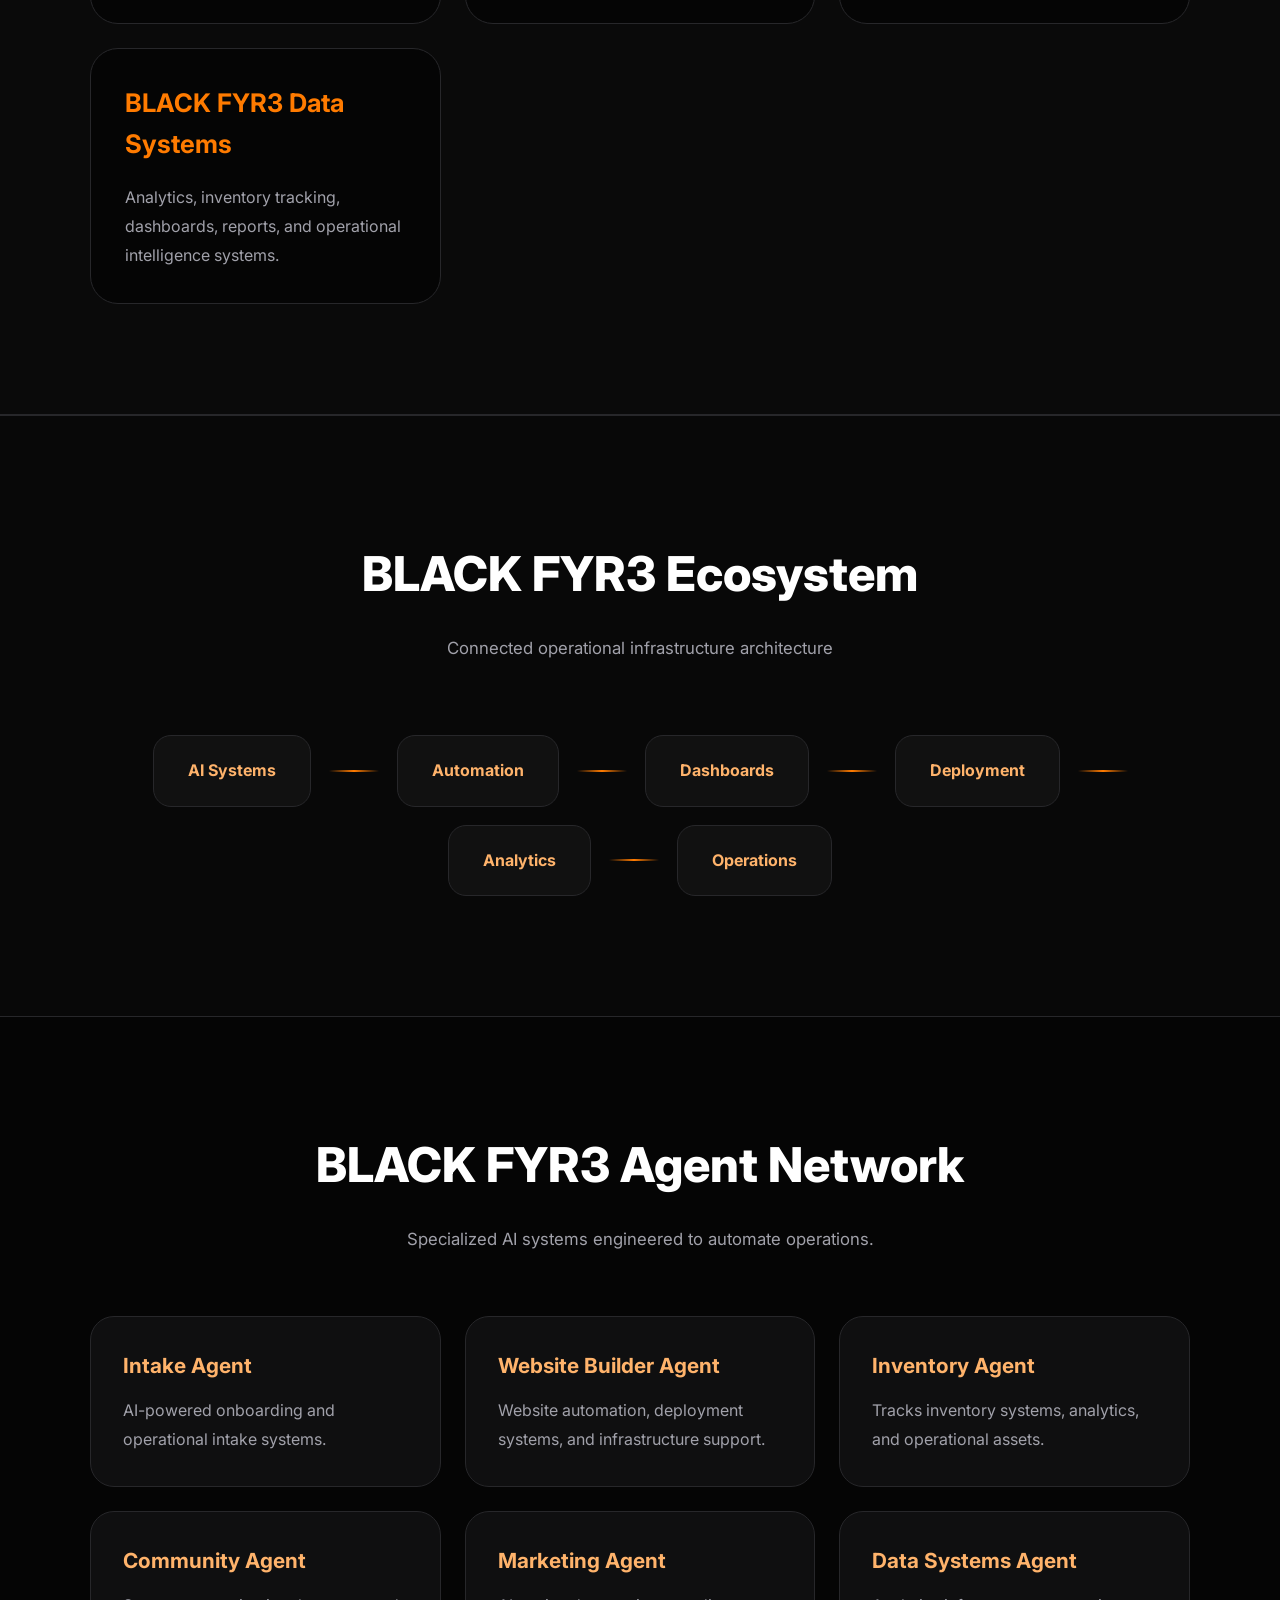
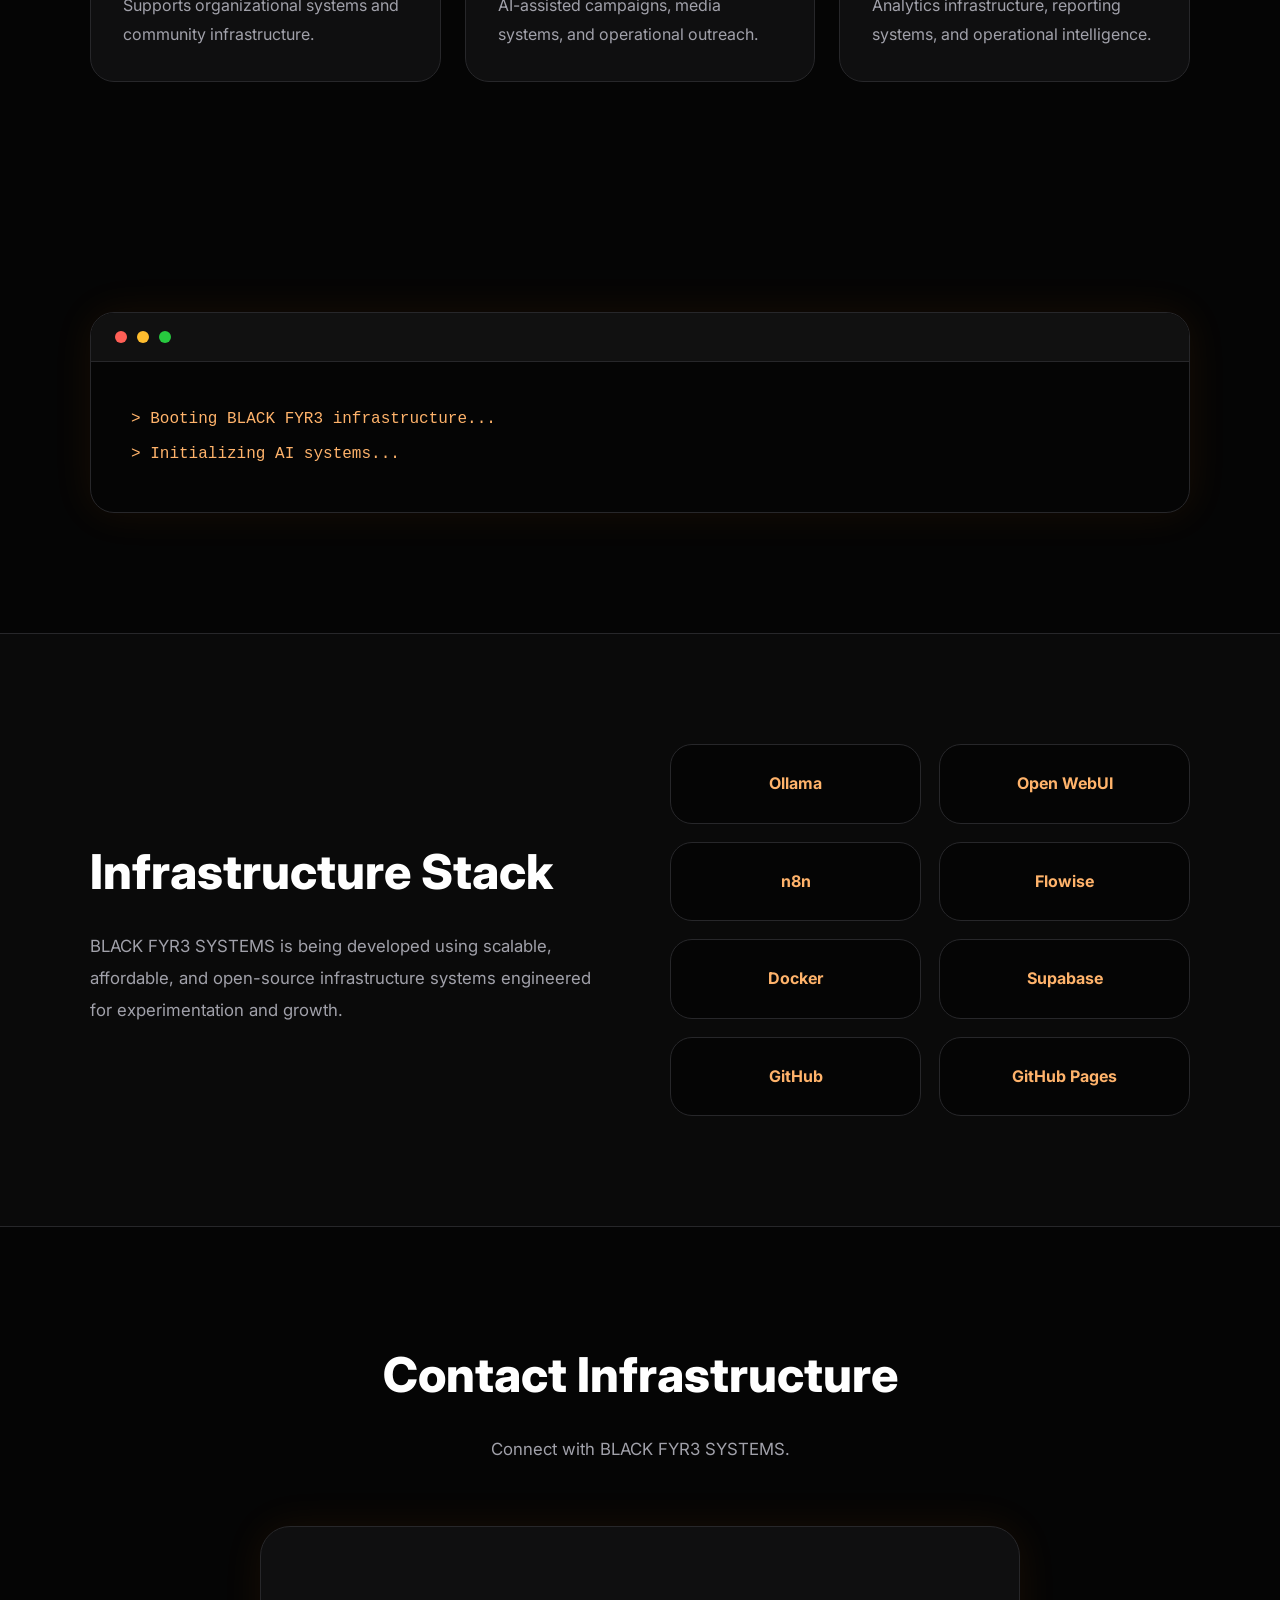
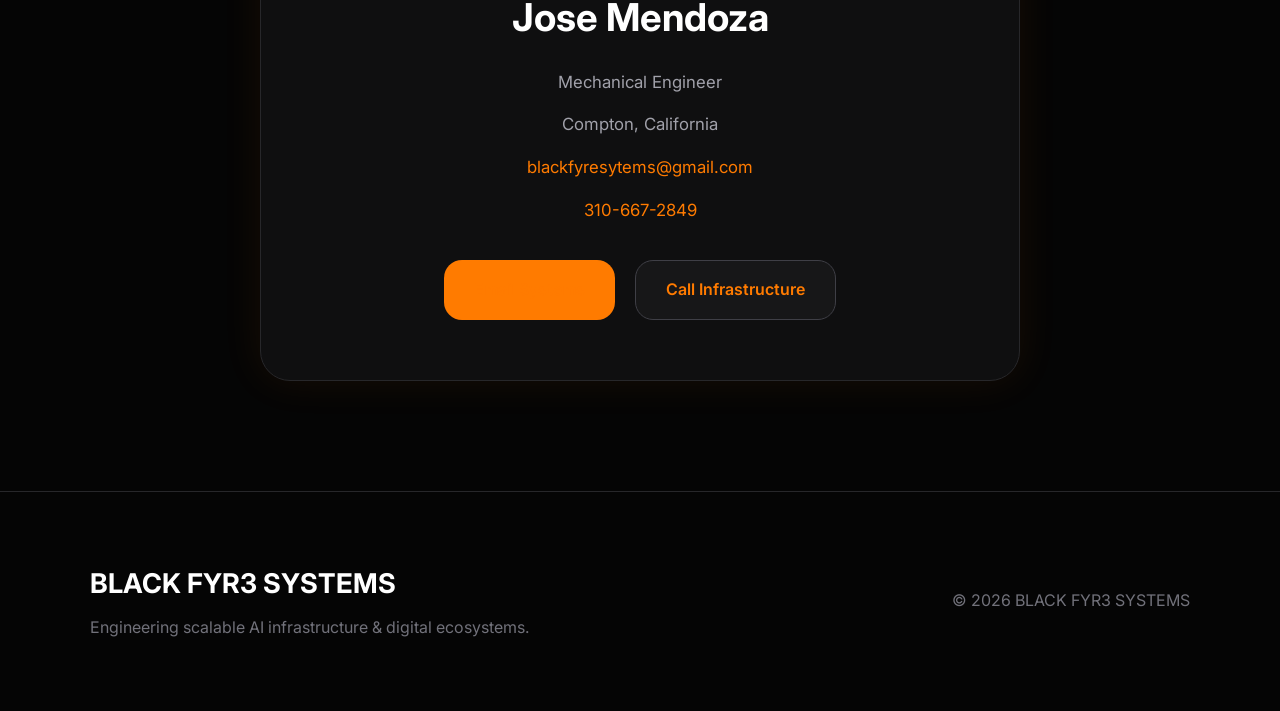
==== commit 907c73aa: "Update index.html" ====
--- a/index.html
+++ b/index.html
@@ -612,24 +612,6 @@
 </div>
 
 <div class="terminal-body">
-
-<p>> Booting BLACK FYR3 infrastructure...</p>
-
-<p>> Initializing AI systems...</p>
-
-<p>> Connecting automation pipelines...</p>
-
-<p>> Deployment network online...</p>
-
-<p>> Analytics systems synchronized...</p>
-
-<p>> Infrastructure runtime: ACTIVE</p>
-
-<p class="terminal-end">
-
-> BLACK FYR3 SYSTEMS READY
-
-</p>
 
 </div>
 
@@ -796,6 +778,8 @@
 
 </footer>
 
+<script src="script.js"></script>
+
 </body>
 
 </html>
--- a/style.css
+++ b/style.css
@@ -23,6 +23,45 @@
 line-height:1.6;
 
 overflow-x:hidden;
+
+}
+
+/* BACKGROUND MOTION */
+
+body::before{
+
+content:"";
+
+position:fixed;
+
+width:140%;
+height:140%;
+
+top:-20%;
+left:-20%;
+
+background:
+radial-gradient(circle,
+rgba(255,123,0,0.05),
+transparent 60%);
+
+animation:backgroundMove 12s infinite alternate ease-in-out;
+
+pointer-events:none;
+
+z-index:-3;
+
+}
+
+@keyframes backgroundMove{
+
+0%{
+transform:translate(0,0);
+}
+
+100%{
+transform:translate(60px,40px);
+}
 
 }
 
@@ -271,6 +310,198 @@
 
 }
 
+/* LIVE STATUS */
+
+.live-status{
+
+padding:100px 7%;
+
+background:#080808;
+
+border-top:1px solid #27272a;
+border-bottom:1px solid #27272a;
+
+}
+
+.status-header{
+
+text-align:center;
+
+margin-bottom:60px;
+
+}
+
+.status-header h2{
+
+font-size:2.8rem;
+
+margin-bottom:15px;
+
+}
+
+.status-header p{
+
+color:#a1a1aa;
+
+}
+
+.status-grid{
+
+display:grid;
+
+grid-template-columns:
+repeat(auto-fit,minmax(240px,1fr));
+
+gap:24px;
+
+max-width:1300px;
+
+margin:auto;
+
+}
+
+.status-box{
+
+background:#111111;
+
+border:1px solid #27272a;
+
+border-radius:24px;
+
+padding:35px;
+
+text-align:center;
+
+transition:0.3s;
+
+}
+
+.status-box:hover{
+
+border-color:rgba(255,123,0,0.5);
+
+transform:translateY(-5px);
+
+}
+
+.status-box h3{
+
+margin:20px 0 10px;
+
+font-size:1.3rem;
+
+}
+
+.status-box span{
+
+color:#ff7b00;
+
+font-weight:700;
+
+letter-spacing:1px;
+
+}
+
+.pulse-dot{
+
+width:14px;
+height:14px;
+
+background:#ff7b00;
+
+border-radius:50%;
+
+margin:auto;
+
+animation:pulse 2s infinite;
+
+box-shadow:
+0 0 15px #ff7b00;
+
+}
+
+@keyframes pulse{
+
+0%{
+transform:scale(1);
+opacity:1;
+}
+
+50%{
+transform:scale(1.4);
+opacity:0.6;
+}
+
+100%{
+transform:scale(1);
+opacity:1;
+}
+
+}
+
+/* METRICS */
+
+.metrics-section{
+
+padding:100px 7%;
+
+}
+
+.metrics-grid{
+
+display:grid;
+
+grid-template-columns:
+repeat(auto-fit,minmax(220px,1fr));
+
+gap:24px;
+
+max-width:1300px;
+
+margin:auto;
+
+}
+
+.metric-card{
+
+background:#0f0f10;
+
+border:1px solid #27272a;
+
+padding:40px;
+
+border-radius:24px;
+
+text-align:center;
+
+transition:0.3s;
+
+}
+
+.metric-card:hover{
+
+border-color:rgba(255,123,0,0.5);
+
+transform:translateY(-6px);
+
+}
+
+.metric-card h2{
+
+font-size:3rem;
+
+color:#ff7b00;
+
+margin-bottom:12px;
+
+}
+
+.metric-card p{
+
+color:#a1a1aa;
+
+}
+
 /* GENERAL */
 
 .section{
@@ -438,6 +669,73 @@
 
 }
 
+/* FLOW */
+
+.flow-section{
+
+padding:120px 7%;
+
+background:#080808;
+
+border-top:1px solid #27272a;
+border-bottom:1px solid #27272a;
+
+}
+
+.flow-grid{
+
+display:flex;
+align-items:center;
+justify-content:center;
+flex-wrap:wrap;
+
+gap:18px;
+
+margin-top:70px;
+
+}
+
+.flow-box{
+
+padding:22px 34px;
+
+background:#111111;
+
+border:1px solid #27272a;
+
+border-radius:18px;
+
+font-weight:700;
+
+color:#ffb36b;
+
+transition:0.3s;
+
+}
+
+.flow-box:hover{
+
+border-color:#ff7b00;
+
+transform:translateY(-5px);
+
+}
+
+.flow-line{
+
+width:50px;
+height:2px;
+
+background:
+linear-gradient(
+90deg,
+transparent,
+#ff7b00,
+transparent
+);
+
+}
+
 /* AGENTS */
 
 .agents-grid{
@@ -486,6 +784,93 @@
 color:#a1a1aa;
 
 line-height:1.8;
+
+}
+
+/* TERMINAL */
+
+.terminal-section{
+
+padding:120px 7%;
+
+}
+
+.terminal-window{
+
+max-width:1100px;
+
+margin:auto;
+
+background:#050505;
+
+border:1px solid #27272a;
+
+border-radius:24px;
+
+overflow:hidden;
+
+box-shadow:
+0 0 40px rgba(255,123,0,0.08);
+
+}
+
+.terminal-top{
+
+display:flex;
+align-items:center;
+gap:10px;
+
+padding:18px 24px;
+
+background:#111111;
+
+border-bottom:1px solid #27272a;
+
+}
+
+.terminal-dot{
+
+width:12px;
+height:12px;
+
+border-radius:50%;
+
+}
+
+.red{
+background:#ff5f56;
+}
+
+.yellow{
+background:#ffbd2e;
+}
+
+.green{
+background:#27c93f;
+}
+
+.terminal-body{
+
+padding:40px;
+
+font-family:monospace;
+
+line-height:2.2;
+
+color:#ffb36b;
+
+font-size:1rem;
+
+}
+
+.terminal-end{
+
+margin-top:20px;
+
+color:#ff7b00;
+
+text-shadow:
+0 0 12px rgba(255,123,0,0.5);
 
 }
 
@@ -690,4 +1075,10 @@
 
 }
 
-}
+.flow-line{
+
+display:none;
+
+}
+
+}
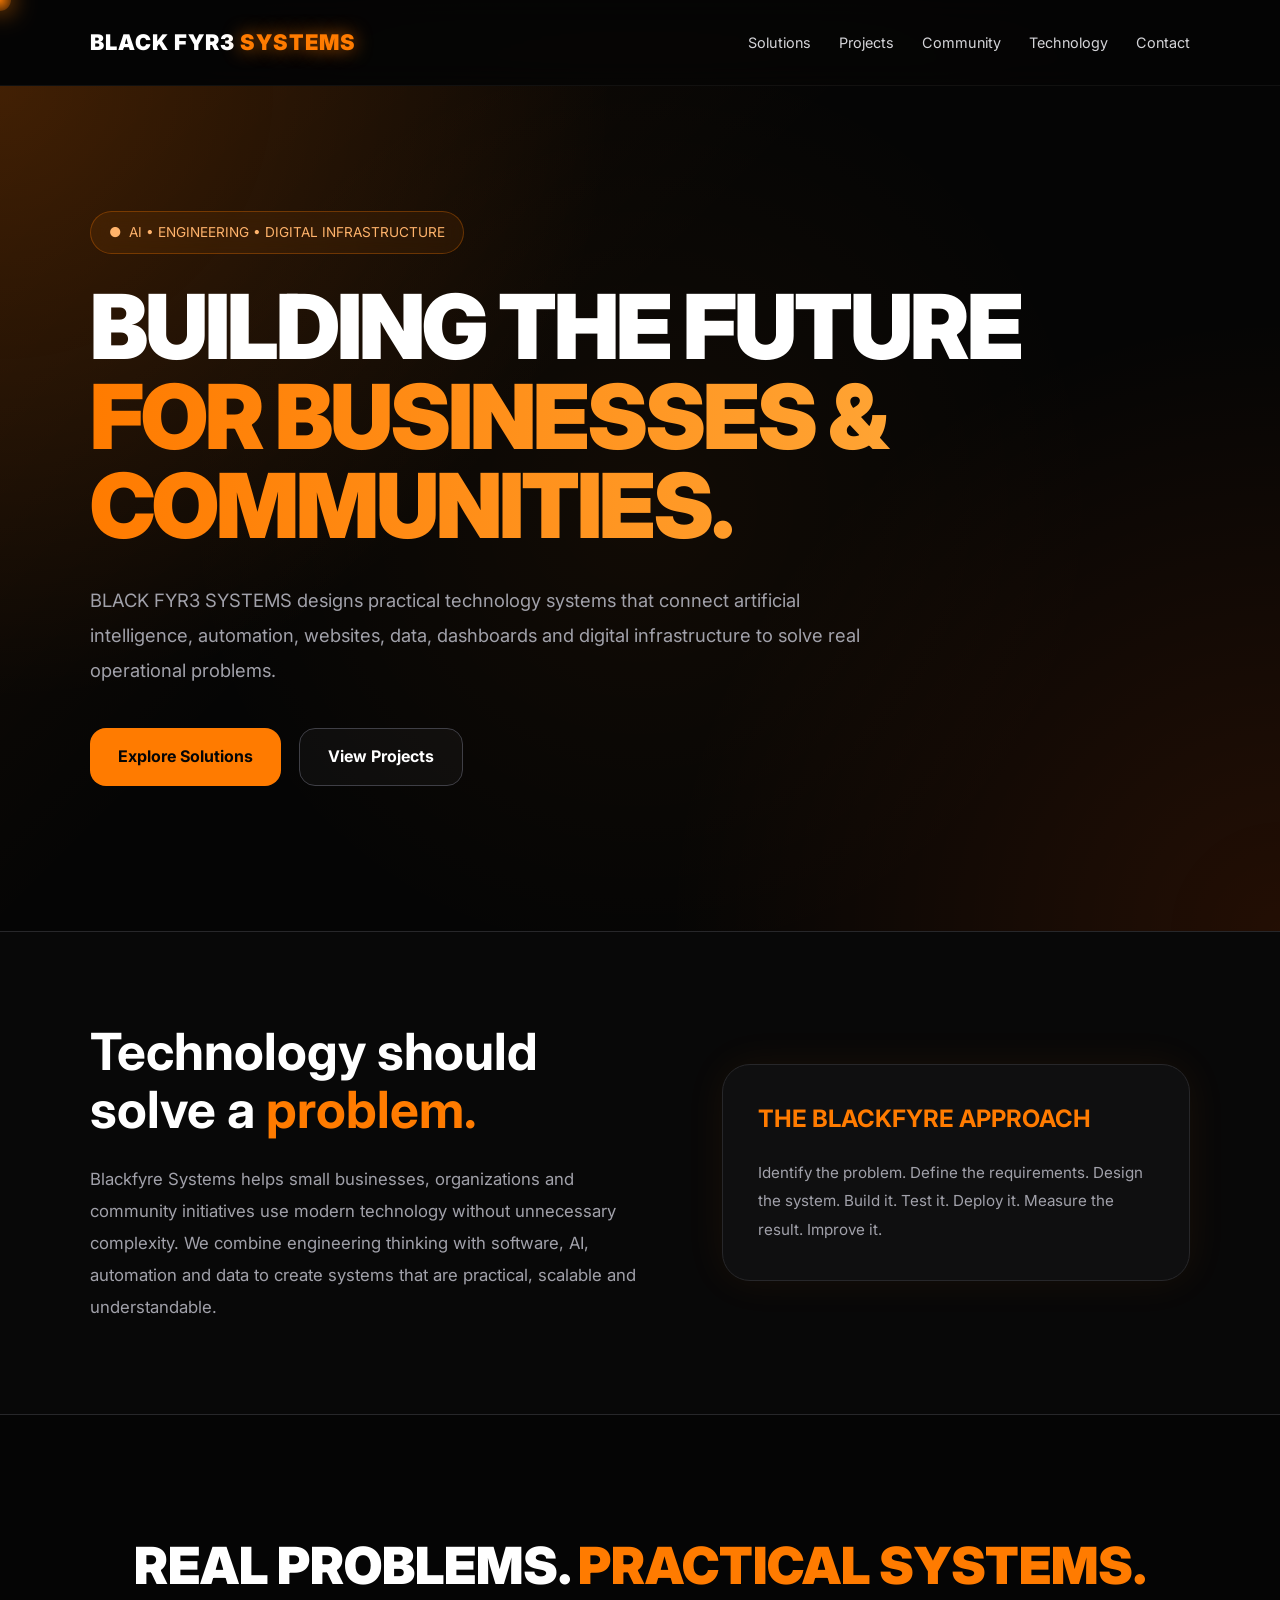
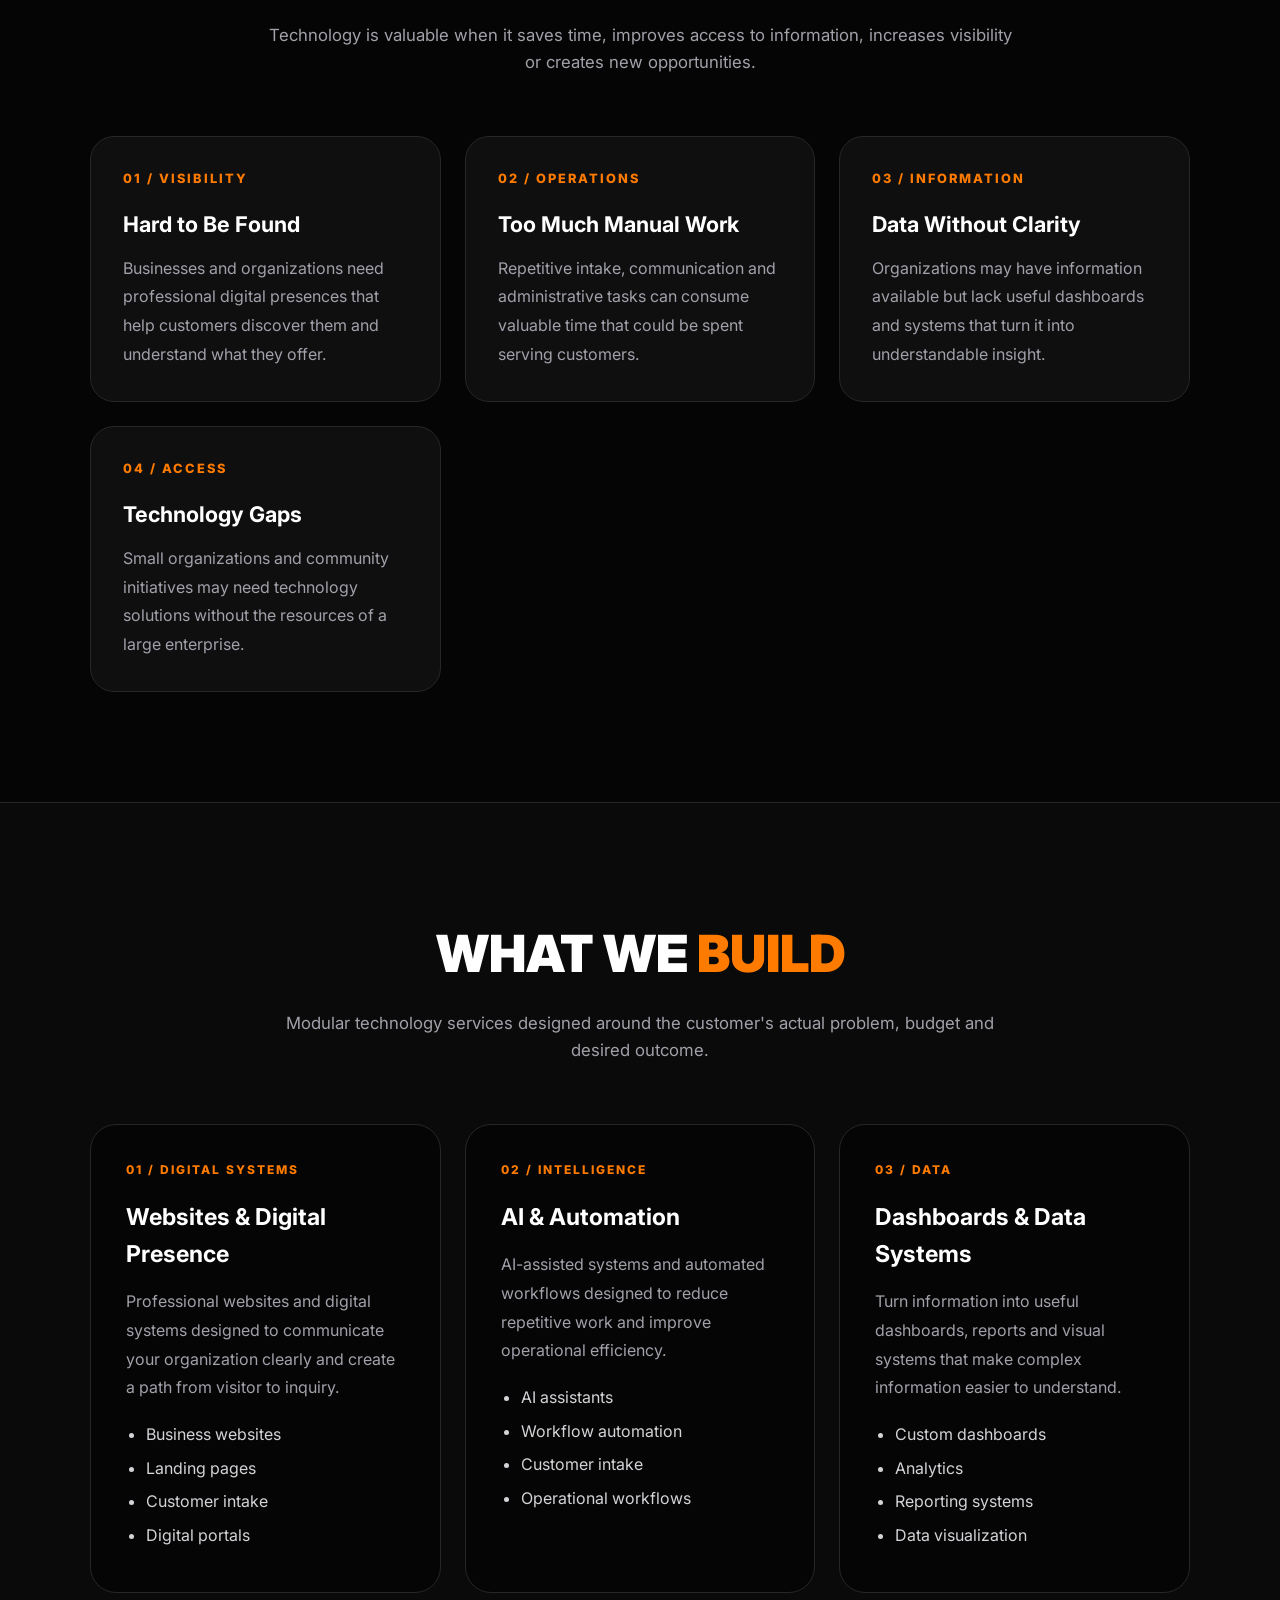
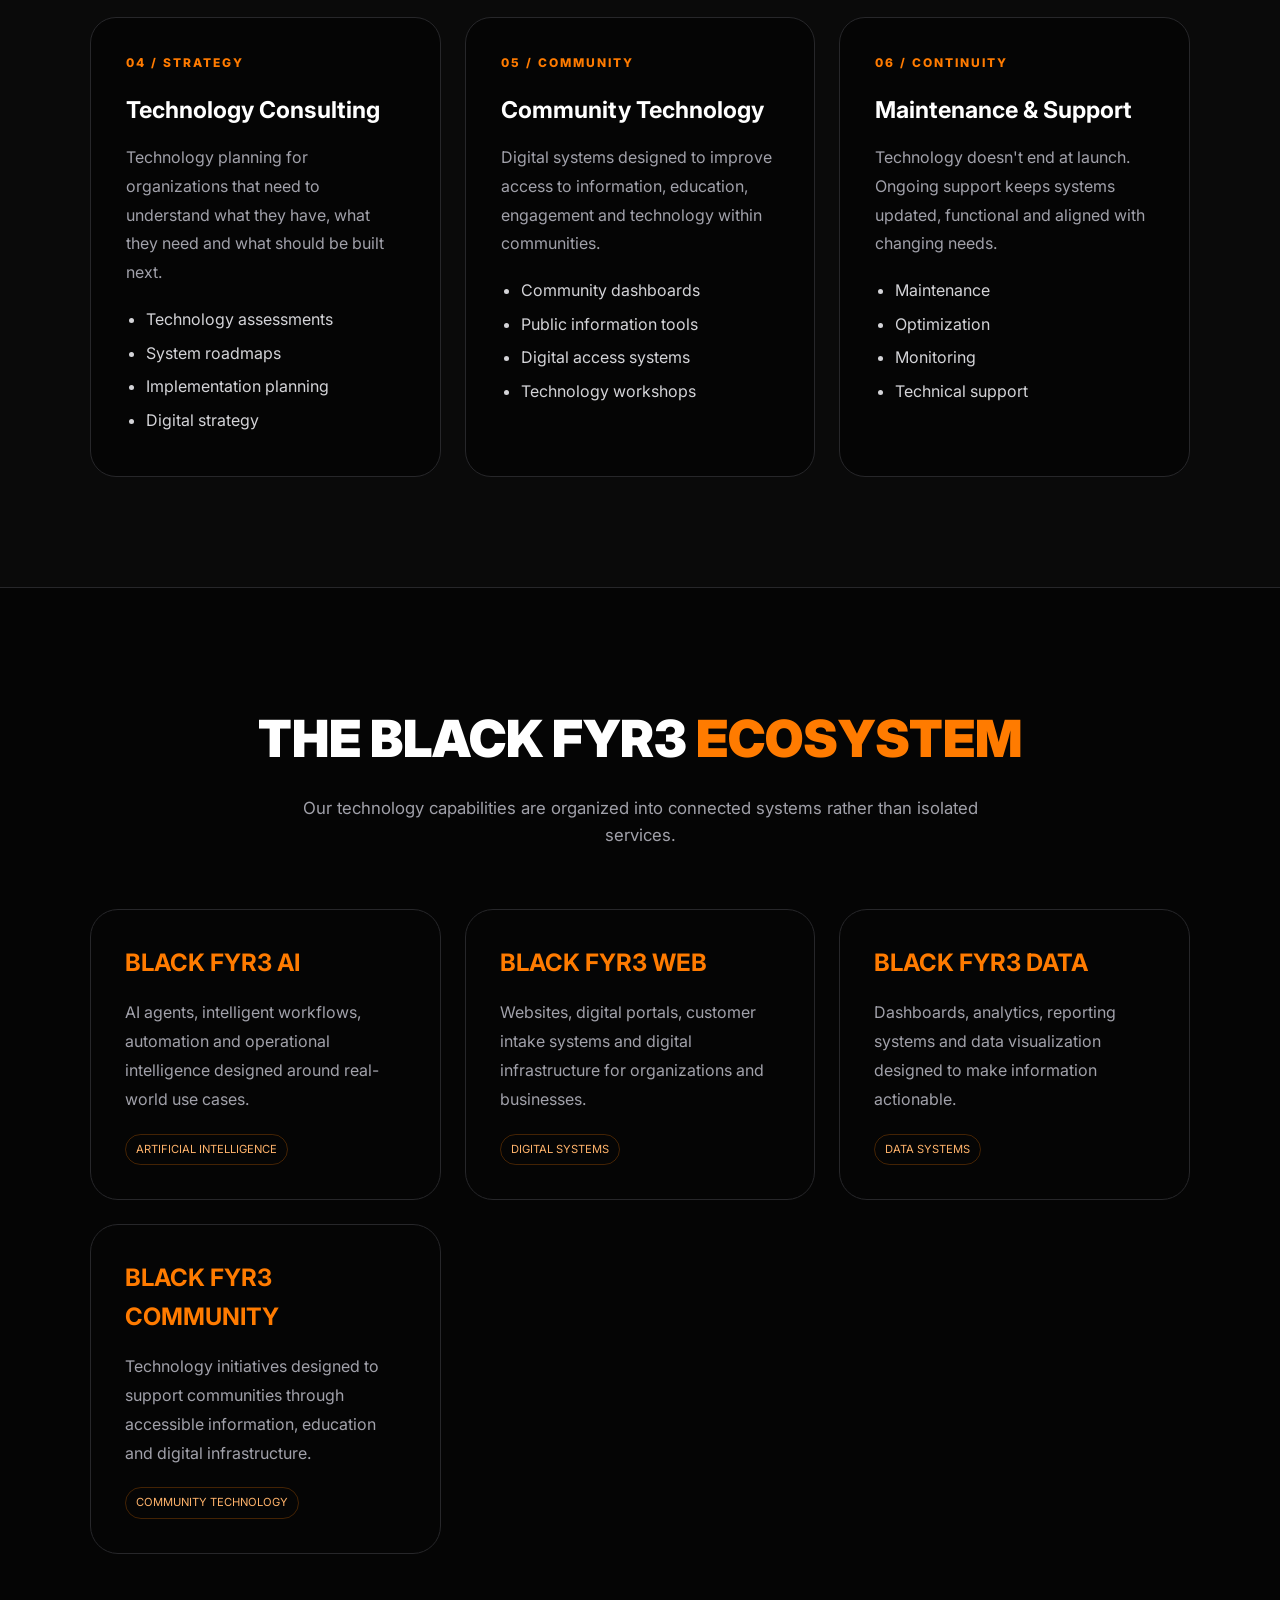
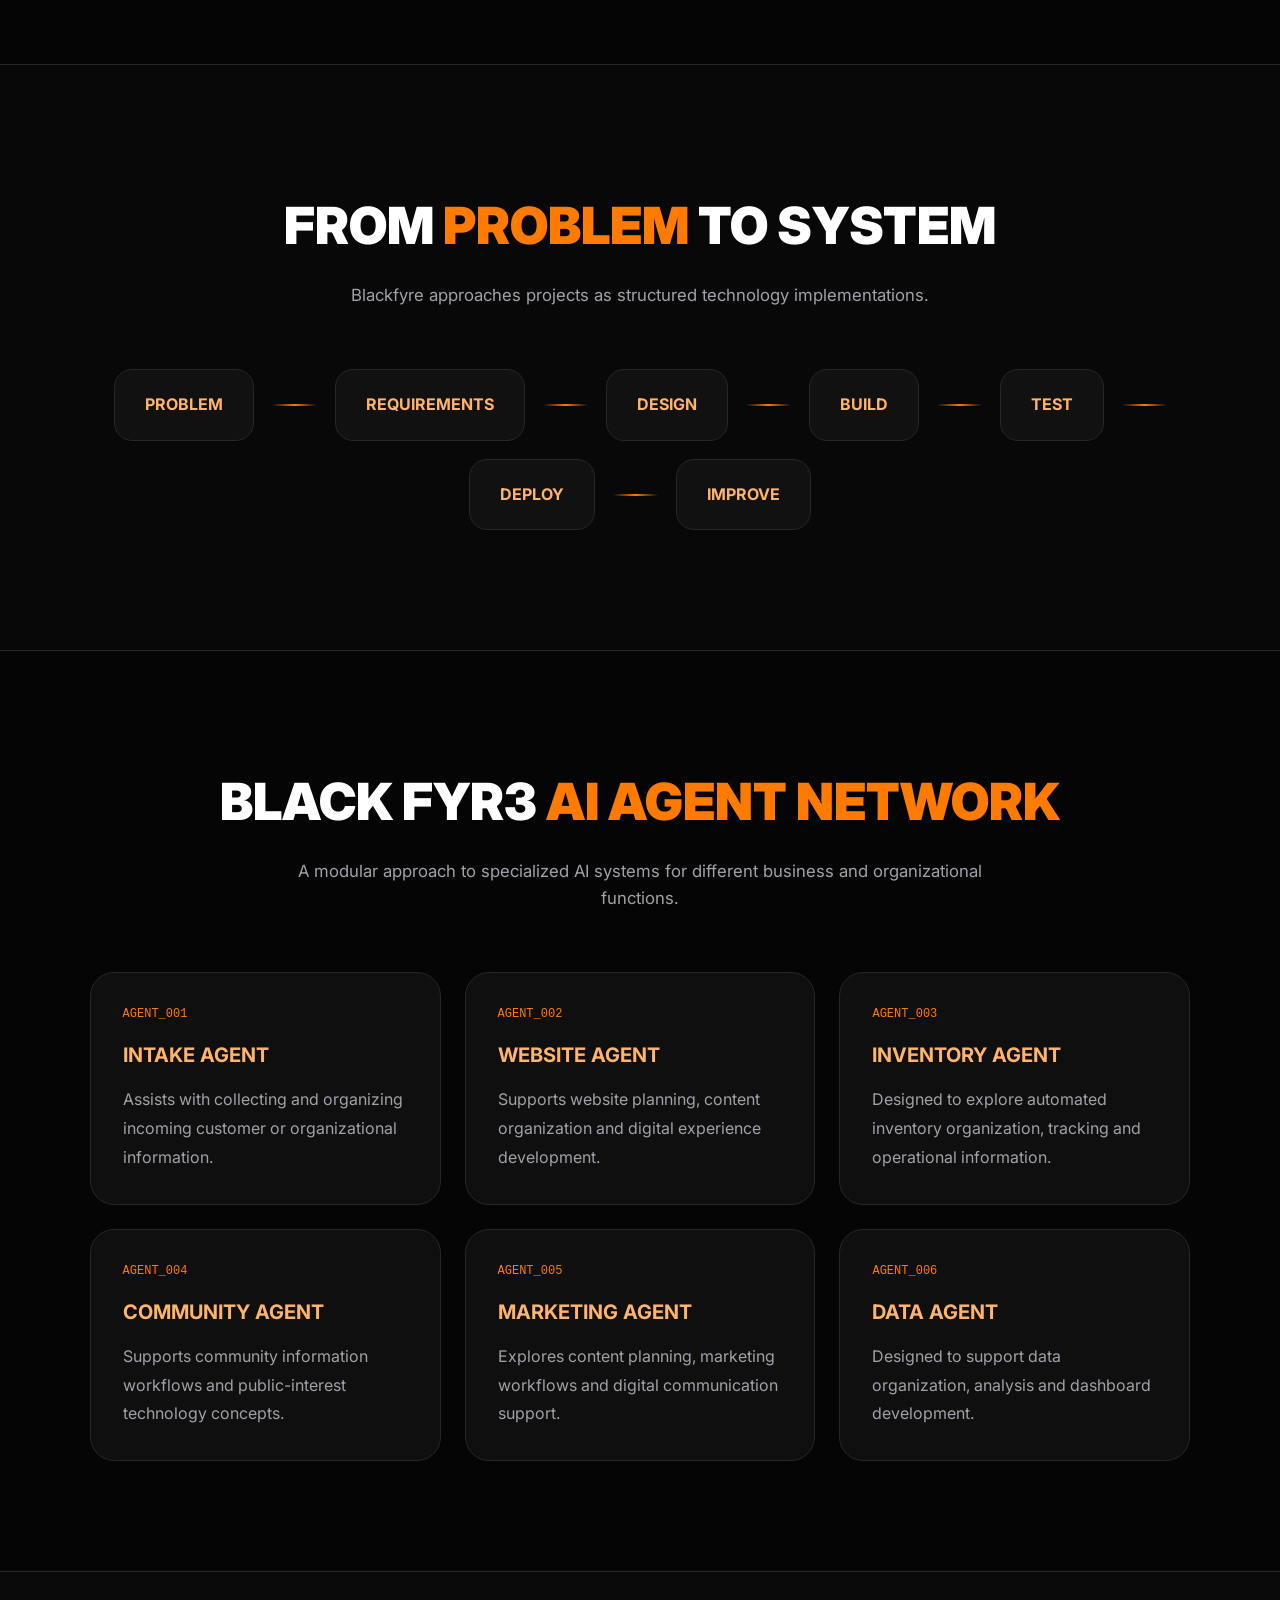
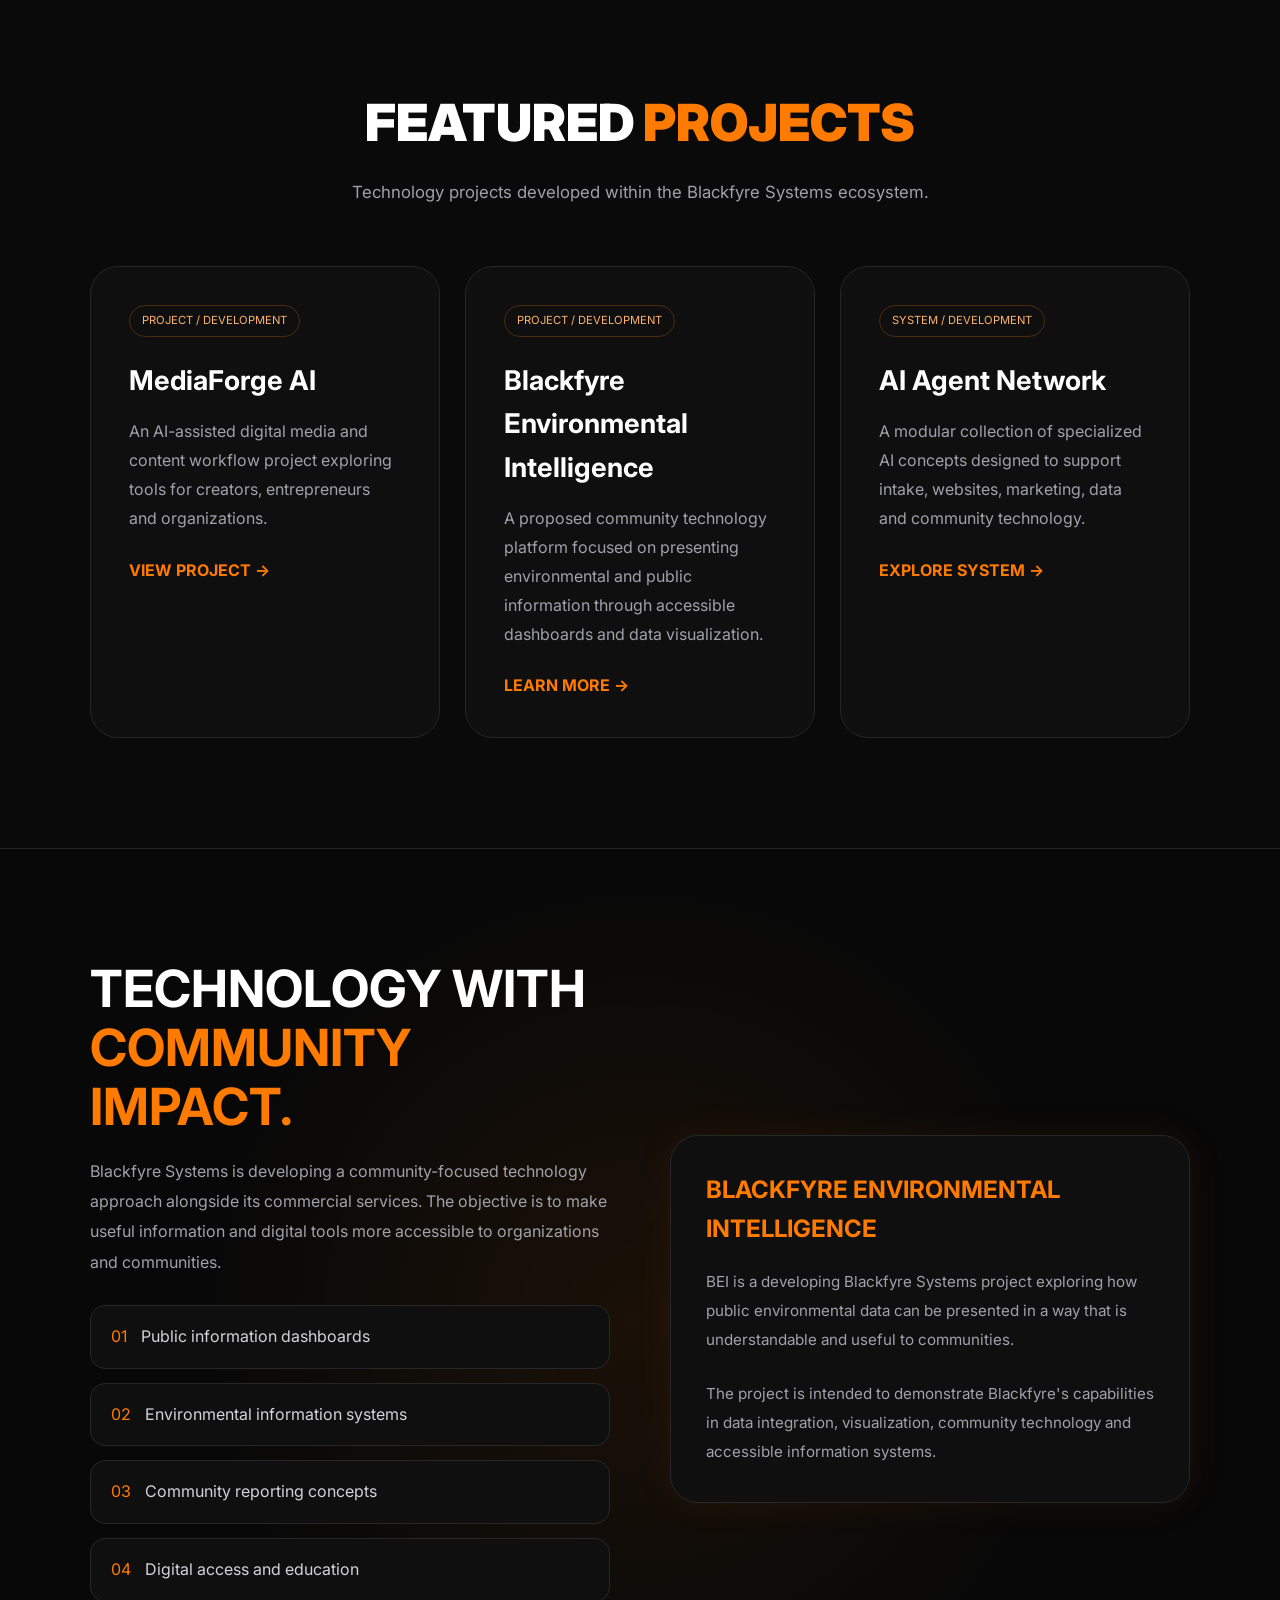
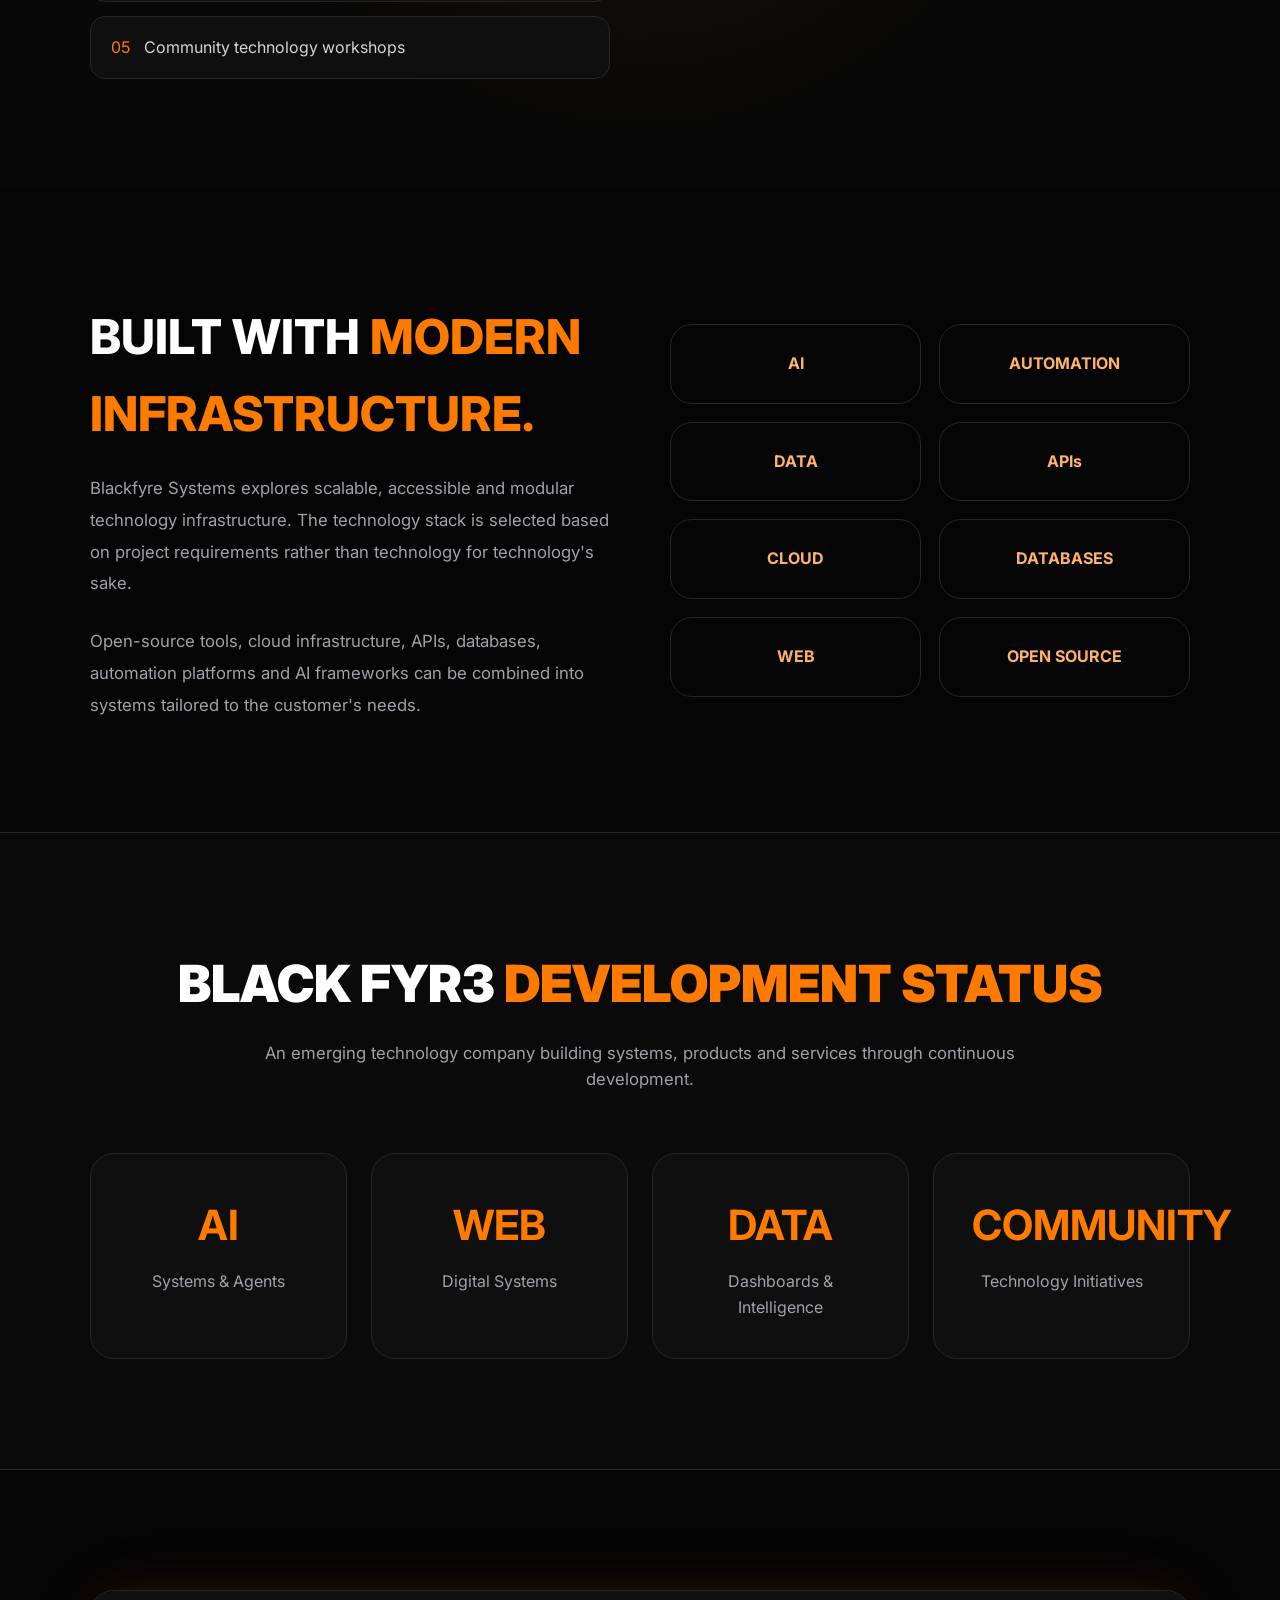
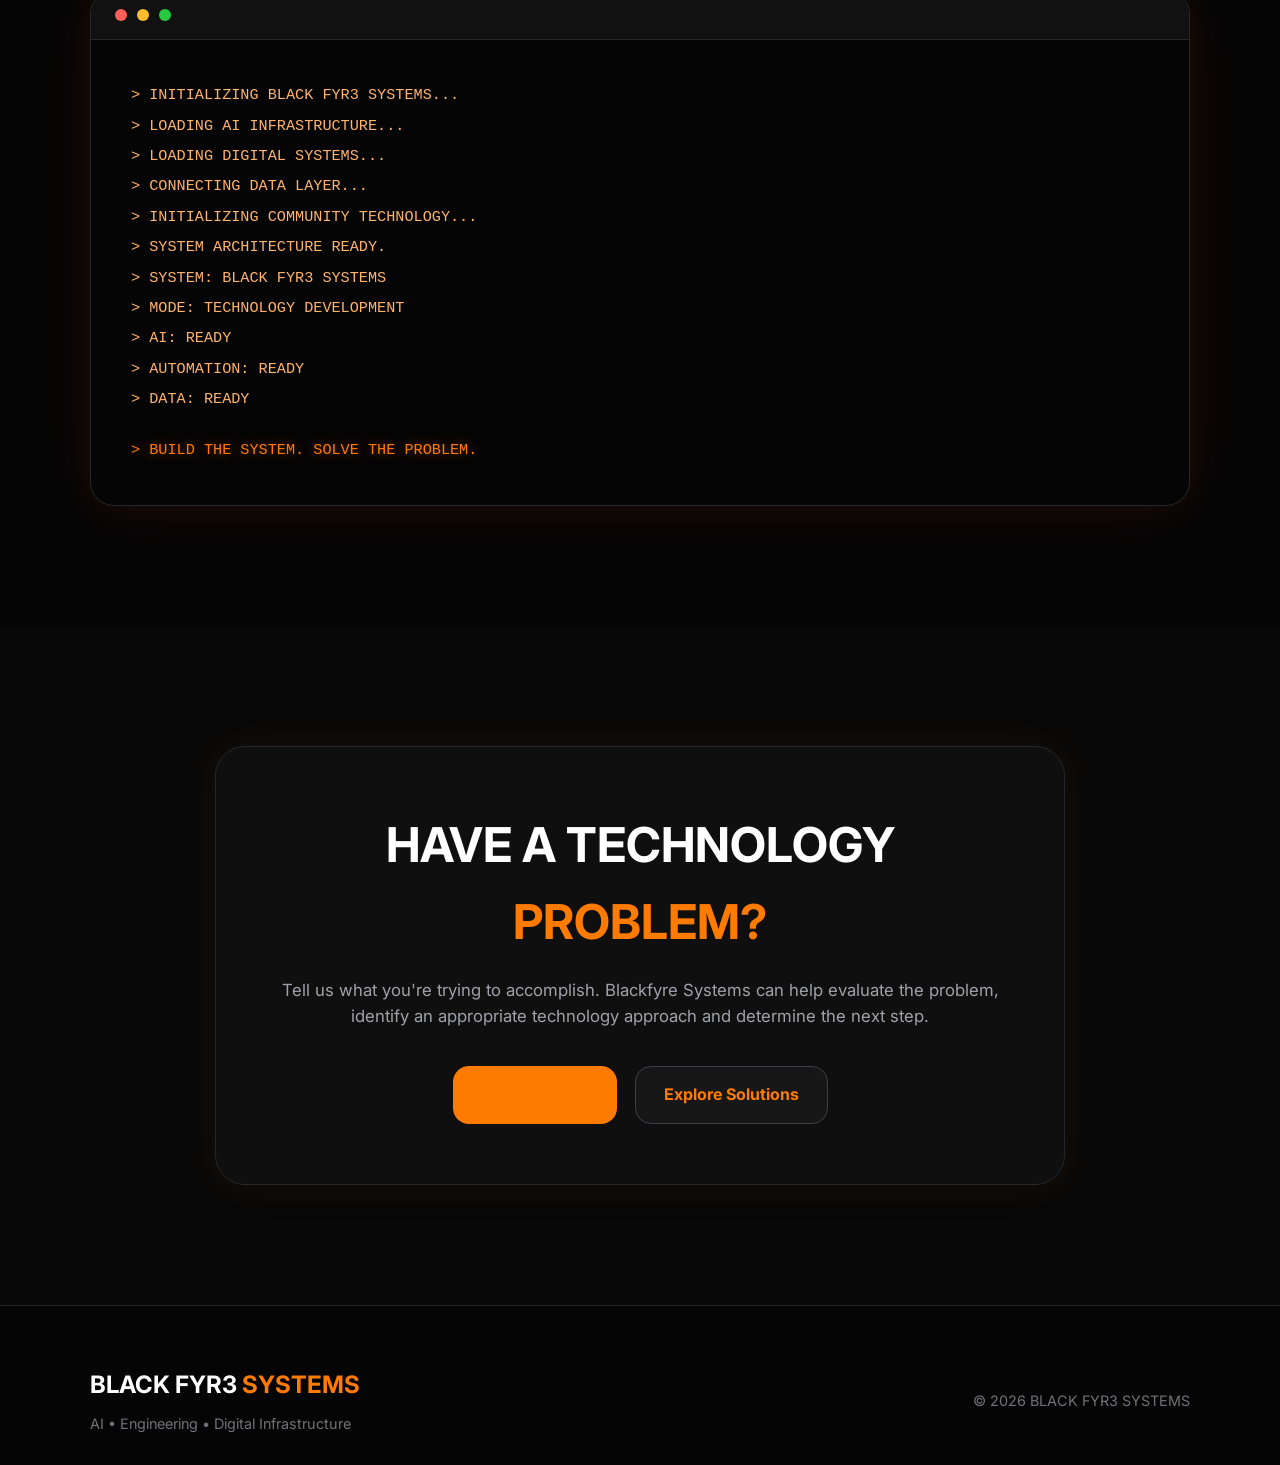
==== commit ec17f964: "Update index.html" ====
--- a/index.html
+++ b/index.html
@@ -1,107 +1,1098 @@
 <!DOCTYPE html>
 <html lang="en">
-
 <head>
-
 <meta charset="UTF-8">
-
-<meta name="viewport"
-content="width=device-width, initial-scale=1.0">
-
-<title>
-BLACK FYR3 SYSTEMS | AI Infrastructure & Digital Ecosystems
-</title>
-
-<link rel="preconnect"
-href="https://fonts.googleapis.com">
-
-<link rel="preconnect"
-href="https://fonts.gstatic.com"
-crossorigin>
-
-<link href="https://fonts.googleapis.com/css2?family=Inter:wght@300;400;500;600;700;800;900&display=swap"
-rel="stylesheet">
-
-<link rel="stylesheet"
-href="https://cdnjs.cloudflare.com/ajax/libs/font-awesome/6.0.0/css/all.min.css">
-
-<link rel="stylesheet"
-href="style.css">
-
+<meta name="viewport" content="width=device-width, initial-scale=1.0">
+
+<title>BLACK FYR3 SYSTEMS | AI, Engineering & Digital Infrastructure</title>
+
+<meta name="description" content="BLACK FYR3 SYSTEMS builds practical AI, automation, websites, dashboards, data systems, and community technology solutions for businesses and organizations.">
+<meta name="keywords" content="Blackfyre Systems, BLACK FYR3, AI systems, automation, technology consulting, dashboards, data systems, websites, community technology, Compton technology">
+<meta name="author" content="BLACK FYR3 SYSTEMS">
+
+<meta property="og:title" content="BLACK FYR3 SYSTEMS">
+<meta property="og:description" content="AI. Engineering. Digital Infrastructure. Practical technology for businesses and communities.">
+<meta property="og:type" content="website">
+
+<link rel="preconnect" href="https://fonts.googleapis.com">
+<link rel="preconnect" href="https://fonts.gstatic.com" crossorigin>
+
+<link href="https://fonts.googleapis.com/css2?family=Inter:wght@300;400;500;600;700;800;900&display=swap" rel="stylesheet">
+
+<style>
+
+*{
+margin:0;
+padding:0;
+box-sizing:border-box;
+}
+
+html{
+scroll-behavior:smooth;
+}
+
+body{
+font-family:'Inter',sans-serif;
+background:#050505;
+color:white;
+line-height:1.6;
+overflow-x:hidden;
+cursor:none;
+}
+
+body::before{
+content:"";
+position:fixed;
+width:140%;
+height:140%;
+top:-20%;
+left:-20%;
+background:
+radial-gradient(circle,
+rgba(255,123,0,0.05),
+transparent 60%);
+animation:backgroundMove 12s infinite alternate ease-in-out;
+pointer-events:none;
+z-index:-3;
+}
+
+@keyframes backgroundMove{
+0%{transform:translate(0,0);}
+100%{transform:translate(60px,40px);}
+}
+
+/* =========================
+   HERO
+========================= */
+
+.hero{
+position:relative;
+overflow:hidden;
+border-bottom:1px solid #27272a;
+background:
+radial-gradient(circle at top left,
+rgba(255,115,0,0.18),
+transparent 40%),
+radial-gradient(circle at bottom right,
+rgba(255,85,0,0.12),
+transparent 40%),
+#050505;
+}
+
+.hero-overlay{
+position:absolute;
+inset:0;
+background:
+linear-gradient(
+135deg,
+rgba(255,115,0,0.08),
+transparent 40%);
+pointer-events:none;
+}
+
+.hero::after{
+content:"";
+position:absolute;
+inset:0;
+background:
+radial-gradient(circle at center,
+rgba(255,123,0,0.05),
+transparent 60%);
+animation:pulseHero 6s infinite alternate;
+pointer-events:none;
+}
+
+@keyframes pulseHero{
+0%{opacity:.4;}
+100%{opacity:1;}
+}
+
+nav{
+position:relative;
+z-index:100;
+display:flex;
+justify-content:space-between;
+align-items:center;
+padding:25px 7%;
+border-bottom:1px solid rgba(255,255,255,.05);
+background:rgba(5,5,5,.65);
+backdrop-filter:blur(15px);
+}
+
+.logo{
+font-size:1.35rem;
+font-weight:900;
+letter-spacing:1px;
+}
+
+.logo span{
+color:#ff7b00;
+text-shadow:0 0 18px rgba(255,123,0,.7);
+}
+
+.nav-links{
+display:flex;
+gap:28px;
+}
+
+.nav-links a{
+text-decoration:none;
+color:#d4d4d8;
+font-size:.9rem;
+transition:.3s;
+}
+
+.nav-links a:hover{
+color:#ff7b00;
+}
+
+.hero-content{
+position:relative;
+z-index:10;
+max-width:1300px;
+margin:auto;
+padding:125px 7% 145px;
+}
+
+.hero-pill{
+display:inline-flex;
+padding:10px 18px;
+border-radius:999px;
+border:1px solid rgba(255,123,0,.3);
+background:rgba(255,123,0,.08);
+color:#ffb36b;
+font-size:.85rem;
+margin-bottom:28px;
+backdrop-filter:blur(10px);
+}
+
+.hero h1{
+font-size:clamp(3.3rem,7vw,6.5rem);
+font-weight:900;
+line-height:1;
+max-width:1100px;
+letter-spacing:-3px;
+}
+
+.hero h1 span{
+display:block;
+background:
+linear-gradient(
+90deg,
+#ff7b00,
+#ffb347);
+-webkit-background-clip:text;
+-webkit-text-fill-color:transparent;
+}
+
+.hero p{
+margin-top:32px;
+max-width:780px;
+font-size:1.15rem;
+line-height:1.9;
+color:#a1a1aa;
+}
+
+.hero-buttons{
+display:flex;
+gap:18px;
+margin-top:40px;
+flex-wrap:wrap;
+}
+
+.primary-btn,
+.secondary-btn{
+display:inline-flex;
+align-items:center;
+justify-content:center;
+padding:15px 28px;
+border-radius:16px;
+font-weight:700;
+text-decoration:none;
+transition:.3s;
+}
+
+.primary-btn{
+background:#ff7b00;
+color:#050505;
+}
+
+.primary-btn:hover{
+background:#ff9d42;
+transform:translateY(-3px);
+box-shadow:0 0 30px rgba(255,123,0,.3);
+}
+
+.secondary-btn{
+border:1px solid #3f3f46;
+color:white;
+background:rgba(255,255,255,.03);
+}
+
+.secondary-btn:hover{
+border-color:#ff7b00;
+color:#ff7b00;
+}
+
+/* =========================
+   INTRO
+========================= */
+
+.intro{
+padding:90px 7%;
+background:#080808;
+border-bottom:1px solid #27272a;
+}
+
+.intro-grid{
+max-width:1300px;
+margin:auto;
+display:grid;
+grid-template-columns:1.2fr 1fr;
+gap:70px;
+align-items:center;
+}
+
+.intro h2{
+font-size:clamp(2.2rem,4vw,3.6rem);
+line-height:1.15;
+margin-bottom:25px;
+}
+
+.intro h2 span{
+color:#ff7b00;
+}
+
+.intro p{
+color:#a1a1aa;
+font-size:1.05rem;
+line-height:1.9;
+}
+
+.intro-card{
+background:#0f0f10;
+border:1px solid #27272a;
+border-radius:28px;
+padding:35px;
+box-shadow:0 0 40px rgba(255,123,0,.07);
+}
+
+.intro-card h3{
+color:#ff7b00;
+margin-bottom:20px;
+font-size:1.5rem;
+}
+
+.intro-card p{
+font-size:.95rem;
+}
+
+/* =========================
+   GENERAL
+========================= */
+
+.section{
+padding:110px 7%;
+}
+
+.dark-section{
+padding:110px 7%;
+background:#0a0a0a;
+border-top:1px solid #27272a;
+border-bottom:1px solid #27272a;
+}
+
+.container{
+max-width:1300px;
+margin:auto;
+}
+
+.section-header{
+text-align:center;
+margin-bottom:60px;
+}
+
+.section-header h2{
+font-size:clamp(2.2rem,4vw,3.2rem);
+font-weight:900;
+margin-bottom:15px;
+}
+
+.section-header h2 span{
+color:#ff7b00;
+}
+
+.section-header p{
+max-width:750px;
+margin:auto;
+color:#a1a1aa;
+font-size:1.05rem;
+}
+
+/* =========================
+   PROBLEM / SOLUTION
+========================= */
+
+.problem-grid{
+display:grid;
+grid-template-columns:repeat(auto-fit,minmax(280px,1fr));
+gap:24px;
+}
+
+.problem-card{
+background:#0f0f10;
+border:1px solid #27272a;
+border-radius:24px;
+padding:32px;
+transition:.3s;
+}
+
+.problem-card:hover{
+transform:translateY(-6px);
+border-color:rgba(255,123,0,.5);
+box-shadow:0 0 25px rgba(255,123,0,.1);
+}
+
+.problem-card .number{
+font-size:.8rem;
+color:#ff7b00;
+font-weight:800;
+letter-spacing:2px;
+margin-bottom:18px;
+}
+
+.problem-card h3{
+font-size:1.35rem;
+margin-bottom:12px;
+}
+
+.problem-card p{
+color:#a1a1aa;
+line-height:1.8;
+}
+
+/* =========================
+   SERVICES
+========================= */
+
+.services-grid{
+display:grid;
+grid-template-columns:repeat(auto-fit,minmax(280px,1fr));
+gap:24px;
+}
+
+.service-card{
+background:#050505;
+border:1px solid #27272a;
+border-radius:26px;
+padding:35px;
+transition:.3s;
+position:relative;
+overflow:hidden;
+}
+
+.service-card::before{
+content:"";
+position:absolute;
+top:0;
+left:0;
+width:100%;
+height:2px;
+background:linear-gradient(90deg,transparent,#ff7b00,transparent);
+opacity:0;
+transition:.3s;
+}
+
+.service-card:hover{
+transform:translateY(-7px);
+border-color:rgba(255,123,0,.5);
+box-shadow:0 0 30px rgba(255,123,0,.12);
+}
+
+.service-card:hover::before{
+opacity:1;
+}
+
+.service-number{
+color:#ff7b00;
+font-weight:800;
+font-size:.75rem;
+letter-spacing:2px;
+margin-bottom:20px;
+}
+
+.service-card h3{
+font-size:1.45rem;
+margin-bottom:14px;
+}
+
+.service-card p{
+color:#a1a1aa;
+line-height:1.8;
+}
+
+.service-card ul{
+margin-top:20px;
+padding-left:20px;
+color:#d4d4d8;
+}
+
+.service-card li{
+margin-bottom:8px;
+}
+
+/* =========================
+   DIVISIONS
+========================= */
+
+.division-grid{
+display:grid;
+grid-template-columns:repeat(auto-fit,minmax(260px,1fr));
+gap:24px;
+}
+
+.division-card{
+background:#050505;
+border:1px solid #27272a;
+padding:34px;
+border-radius:28px;
+transition:.3s;
+}
+
+.division-card:hover{
+border-color:rgba(255,123,0,.5);
+transform:translateY(-6px);
+}
+
+.division-card h3{
+font-size:1.5rem;
+margin-bottom:16px;
+color:#ff7b00;
+}
+
+.division-card p{
+color:#a1a1aa;
+line-height:1.8;
+}
+
+.division-card .tag{
+display:inline-block;
+margin-top:20px;
+padding:6px 10px;
+border:1px solid rgba(255,123,0,.25);
+border-radius:20px;
+font-size:.7rem;
+color:#ffb36b;
+}
+
+/* =========================
+   FLOW
+========================= */
+
+.flow-section{
+padding:120px 7%;
+background:#080808;
+border-top:1px solid #27272a;
+border-bottom:1px solid #27272a;
+}
+
+.flow-grid{
+display:flex;
+align-items:center;
+justify-content:center;
+flex-wrap:wrap;
+gap:18px;
+margin-top:60px;
+}
+
+.flow-box{
+padding:22px 30px;
+background:#111111;
+border:1px solid #27272a;
+border-radius:18px;
+font-weight:700;
+color:#ffb36b;
+transition:.3s;
+}
+
+.flow-box:hover{
+border-color:#ff7b00;
+transform:translateY(-5px);
+box-shadow:0 0 20px rgba(255,123,0,.2);
+}
+
+.flow-line{
+width:45px;
+height:2px;
+background:
+linear-gradient(
+90deg,
+transparent,
+#ff7b00,
+transparent);
+}
+
+/* =========================
+   AGENTS
+========================= */
+
+.agents-grid{
+display:grid;
+grid-template-columns:repeat(auto-fit,minmax(270px,1fr));
+gap:24px;
+}
+
+.agent-card{
+background:#0f0f10;
+border:1px solid #27272a;
+border-radius:24px;
+padding:32px;
+transition:.3s;
+}
+
+.agent-card:hover{
+border-color:rgba(255,123,0,.5);
+transform:translateY(-5px);
+}
+
+.agent-code{
+font-family:monospace;
+color:#ff7b00;
+font-size:.75rem;
+margin-bottom:15px;
+}
+
+.agent-card h3{
+font-size:1.25rem;
+margin-bottom:14px;
+color:#ffb36b;
+}
+
+.agent-card p{
+color:#a1a1aa;
+line-height:1.8;
+}
+
+/* =========================
+   PROJECTS
+========================= */
+
+.projects-grid{
+display:grid;
+grid-template-columns:repeat(auto-fit,minmax(300px,1fr));
+gap:25px;
+}
+
+.project-card{
+background:#0f0f10;
+border:1px solid #27272a;
+border-radius:28px;
+padding:38px;
+position:relative;
+overflow:hidden;
+transition:.3s;
+}
+
+.project-card:hover{
+transform:translateY(-7px);
+border-color:rgba(255,123,0,.55);
+box-shadow:0 0 35px rgba(255,123,0,.12);
+}
+
+.project-status{
+display:inline-block;
+padding:6px 12px;
+border-radius:20px;
+border:1px solid rgba(255,123,0,.25);
+color:#ffb36b;
+font-size:.7rem;
+margin-bottom:22px;
+}
+
+.project-card h3{
+font-size:1.7rem;
+margin-bottom:15px;
+}
+
+.project-card p{
+color:#a1a1aa;
+line-height:1.8;
+}
+
+.project-link{
+display:inline-block;
+margin-top:25px;
+color:#ff7b00;
+text-decoration:none;
+font-weight:700;
+}
+
+.project-link:hover{
+color:#ffb347;
+}
+
+/* =========================
+   COMMUNITY
+========================= */
+
+.community{
+background:
+radial-gradient(circle at center,
+rgba(255,123,0,.08),
+transparent 55%),
+#080808;
+}
+
+.community-grid{
+display:grid;
+grid-template-columns:1fr 1fr;
+gap:60px;
+align-items:center;
+}
+
+.community h2{
+font-size:clamp(2.3rem,4vw,3.5rem);
+line-height:1.15;
+margin-bottom:20px;
+}
+
+.community h2 span{
+color:#ff7b00;
+}
+
+.community p{
+color:#a1a1aa;
+line-height:1.9;
+}
+
+.community-list{
+display:grid;
+gap:14px;
+margin-top:28px;
+}
+
+.community-item{
+padding:18px 20px;
+border:1px solid #27272a;
+background:#0f0f10;
+border-radius:15px;
+color:#d4d4d8;
+}
+
+.community-item span{
+color:#ff7b00;
+margin-right:10px;
+}
+
+/* =========================
+   TECHNOLOGY
+========================= */
+
+.stack-grid{
+display:grid;
+grid-template-columns:1fr 1fr;
+gap:60px;
+align-items:center;
+}
+
+.stack-grid h2{
+font-size:3rem;
+font-weight:800;
+margin-bottom:20px;
+}
+
+.stack-grid p{
+color:#a1a1aa;
+font-size:1.05rem;
+line-height:1.9;
+}
+
+.stack-boxes{
+display:grid;
+grid-template-columns:repeat(2,1fr);
+gap:18px;
+}
+
+.stack-box{
+padding:26px;
+border-radius:22px;
+background:#050505;
+border:1px solid #27272a;
+text-align:center;
+font-weight:700;
+color:#ffb36b;
+transition:.3s;
+}
+
+.stack-box:hover{
+border-color:rgba(255,123,0,.5);
+transform:translateY(-4px);
+}
+
+/* =========================
+   METRICS
+========================= */
+
+.metrics-grid{
+display:grid;
+grid-template-columns:repeat(auto-fit,minmax(220px,1fr));
+gap:24px;
+}
+
+.metric-card{
+background:#0f0f10;
+border:1px solid #27272a;
+padding:38px;
+border-radius:24px;
+text-align:center;
+transition:.3s;
+}
+
+.metric-card:hover{
+border-color:rgba(255,123,0,.5);
+transform:translateY(-6px);
+}
+
+.metric-card h2{
+font-size:2.6rem;
+color:#ff7b00;
+margin-bottom:10px;
+}
+
+.metric-card p{
+color:#a1a1aa;
+}
+
+/* =========================
+   TERMINAL
+========================= */
+
+.terminal-section{
+padding:120px 7%;
+}
+
+.terminal-window{
+max-width:1100px;
+margin:auto;
+background:#050505;
+border:1px solid #27272a;
+border-radius:24px;
+overflow:hidden;
+box-shadow:
+0 0 40px rgba(255,123,0,.08),
+0 0 80px rgba(255,123,0,.05);
+}
+
+.terminal-top{
+display:flex;
+align-items:center;
+gap:10px;
+padding:18px 24px;
+background:#111111;
+border-bottom:1px solid #27272a;
+}
+
+.terminal-dot{
+width:12px;
+height:12px;
+border-radius:50%;
+}
+
+.red{background:#ff5f56;}
+.yellow{background:#ffbd2e;}
+.green{background:#27c93f;}
+
+.terminal-body{
+padding:40px;
+font-family:monospace;
+line-height:2;
+color:#ffb36b;
+font-size:.95rem;
+}
+
+.terminal-end{
+margin-top:20px;
+color:#ff7b00;
+text-shadow:0 0 12px rgba(255,123,0,.5);
+}
+
+/* =========================
+   CONTACT
+========================= */
+
+.contact-section{
+padding:120px 7%;
+background:#080808;
+}
+
+.contact-card{
+max-width:850px;
+margin:auto;
+background:#0f0f10;
+border:1px solid #27272a;
+border-radius:30px;
+padding:60px;
+text-align:center;
+box-shadow:0 0 40px rgba(255,123,0,.08);
+}
+
+.contact-card h3{
+font-size:clamp(2rem,4vw,3rem);
+margin-bottom:15px;
+}
+
+.contact-card h3 span{
+color:#ff7b00;
+}
+
+.contact-card p{
+margin-top:16px;
+color:#a1a1aa;
+font-size:1.05rem;
+}
+
+.contact-buttons{
+display:flex;
+justify-content:center;
+gap:18px;
+margin-top:36px;
+flex-wrap:wrap;
+}
+
+.contact-card a{
+color:#ff7b00;
+text-decoration:none;
+}
+
+/* =========================
+   FOOTER
+========================= */
+
+footer{
+padding:60px 7%;
+border-top:1px solid #27272a;
+background:#050505;
+}
+
+.footer-content{
+max-width:1300px;
+margin:auto;
+display:flex;
+justify-content:space-between;
+align-items:center;
+gap:30px;
+}
+
+.footer-content h3{
+font-size:1.5rem;
+margin-bottom:8px;
+}
+
+.footer-content p,
+.footer-copy{
+color:#71717a;
+font-size:.9rem;
+}
+
+/* =========================
+   CURSOR
+========================= */
+
+.custom-cursor{
+position:fixed;
+width:22px;
+height:22px;
+border-radius:50%;
+background:
+radial-gradient(circle,
+rgba(255,123,0,.9),
+rgba(255,123,0,.2));
+pointer-events:none;
+transform:translate(-50%,-50%);
+z-index:9999;
+mix-blend-mode:screen;
+box-shadow:0 0 25px rgba(255,123,0,.8);
+}
+
+/* =========================
+   EMBERS
+========================= */
+
+.dynamic-ember{
+position:fixed;
+bottom:-20px;
+width:10px;
+height:10px;
+background:#ff7b00;
+border-radius:50%;
+pointer-events:none;
+filter:blur(2px);
+box-shadow:0 0 18px rgba(255,123,0,.8);
+animation:floatDynamic linear forwards;
+z-index:-1;
+}
+
+@keyframes floatDynamic{
+0%{
+transform:translateY(0) translateX(0);
+opacity:0;
+}
+20%{opacity:1;}
+100%{
+transform:translateY(-120vh) translateX(60px);
+opacity:0;
+}
+}
+
+/* =========================
+   MOBILE
+========================= */
+
+@media(max-width:900px){
+
+.intro-grid,
+.community-grid,
+.stack-grid{
+grid-template-columns:1fr;
+}
+
+.nav-links{
+display:none;
+}
+
+.hero-content{
+padding-top:100px;
+padding-bottom:110px;
+}
+
+.hero h1{
+letter-spacing:-2px;
+}
+
+.flow-line{
+display:none;
+}
+
+}
+
+@media(max-width:600px){
+
+body{
+cursor:auto;
+}
+
+.custom-cursor{
+display:none;
+}
+
+.hero h1{
+font-size:3rem;
+}
+
+.hero p{
+font-size:1rem;
+}
+
+.section,
+.dark-section,
+.community,
+.terminal-section,
+.contact-section{
+padding:80px 6%;
+}
+
+.contact-card{
+padding:40px 25px;
+}
+
+.stack-boxes{
+grid-template-columns:1fr;
+}
+
+.footer-content{
+flex-direction:column;
+text-align:center;
+}
+
+}
+
+/* =========================
+   ACCESSIBILITY
+========================= */
+
+@media(prefers-reduced-motion:reduce){
+
+*,
+*::before,
+*::after{
+animation-duration:.01ms !important;
+animation-iteration-count:1 !important;
+scroll-behavior:auto !important;
+}
+
+}
+
+</style>
 </head>
 
 <body>
 
-<!-- HERO -->
-
-<section class="hero">
+<div class="custom-cursor"></div>
+
+<!-- =========================
+     NAVIGATION
+========================= -->
+
+<nav>
+
+<div class="logo">
+BLACK FYR3 <span>SYSTEMS</span>
+</div>
+
+<div class="nav-links">
+<a href="#solutions">Solutions</a>
+<a href="#projects">Projects</a>
+<a href="#community">Community</a>
+<a href="#technology">Technology</a>
+<a href="#contact">Contact</a>
+</div>
+
+</nav>
+
+
+<!-- =========================
+     HERO
+========================= -->
+
+<section class="hero" id="home">
 
 <div class="hero-overlay"></div>
 
-<nav>
-
-<div class="logo">
-
-BLACK <span>FYR3</span> SYSTEMS
-
-</div>
-
-<div class="nav-links">
-
-<a href="#about">About</a>
-<a href="#divisions">Divisions</a>
-<a href="#agents">AI Agents</a>
-<a href="#stack">Infrastructure</a>
-<a href="#contact">Contact</a>
-
-</div>
-
-</nav>
-
 <div class="hero-content">
 
 <div class="hero-pill">
-
-BLACK FYR3 • AI • Automation • Digital Infrastructure
-
+<span>●</span>&nbsp; AI • ENGINEERING • DIGITAL INFRASTRUCTURE
 </div>
 
 <h1>
-
-Building The
-
-<span>
-Future Infrastructure
-</span>
-
-For Communities & Businesses
-
+BUILDING THE FUTURE
+<span>FOR BUSINESSES & COMMUNITIES.</span>
 </h1>
 
 <p>
-
-BLACK FYR3 SYSTEMS is a developing technology ecosystem
-focused on AI agents,
-workflow automation,
-websites,
-dashboards,
-inventory systems,
-and scalable digital infrastructure.
-
+BLACK FYR3 SYSTEMS designs practical technology systems that connect
+artificial intelligence, automation, websites, data, dashboards and
+digital infrastructure to solve real operational problems.
 </p>
 
 <div class="hero-buttons">
 
-<a href="#about" class="primary-btn">
-
-Explore The Vision
-
+<a href="#solutions" class="primary-btn">
+Explore Solutions
 </a>
 
-<a href="#agents" class="secondary-btn">
-
-AI Agent Network
-
+<a href="#projects" class="secondary-btn">
+View Projects
 </a>
 
 </div>
@@ -110,77 +1101,38 @@
 
 </section>
 
-<!-- LIVE STATUS -->
-
-<section class="live-status">
-
-<div class="status-header">
+
+<!-- =========================
+     BUSINESS INTRO
+========================= -->
+
+<section class="intro">
+
+<div class="intro-grid">
+
+<div>
 
 <h2>
-BLACK FYR3 SYSTEM STATUS
+Technology should solve a <span>problem.</span>
 </h2>
 
 <p>
-Real-time infrastructure monitoring layer
-</p>
-
-</div>
-
-<div class="status-grid">
-
-<div class="status-box">
-
-<div class="pulse-dot"></div>
-
-<h3>
-AI Runtime
-</h3>
-
-<span>
-ONLINE
-</span>
-
-</div>
-
-<div class="status-box">
-
-<div class="pulse-dot"></div>
-
-<h3>
-Automation Layer
-</h3>
-
-<span>
-ACTIVE
-</span>
-
-</div>
-
-<div class="status-box">
-
-<div class="pulse-dot"></div>
-
-<h3>
-Deployment Systems
-</h3>
-
-<span>
-READY
-</span>
-
-</div>
-
-<div class="status-box">
-
-<div class="pulse-dot"></div>
-
-<h3>
-Analytics Grid
-</h3>
-
-<span>
-SYNCHRONIZED
-</span>
+Blackfyre Systems helps small businesses, organizations and community
+initiatives use modern technology without unnecessary complexity.
+We combine engineering thinking with software, AI, automation and data
+to create systems that are practical, scalable and understandable.
+</p>
+
+</div>
+
+<div class="intro-card">
+
+<h3>THE BLACKFYRE APPROACH</h3>
+
+<p>
+Identify the problem. Define the requirements. Design the system.
+Build it. Test it. Deploy it. Measure the result. Improve it.
+</p>
 
 </div>
 
@@ -188,57 +1140,750 @@
 
 </section>
 
-<!-- METRICS -->
-
-<section class="metrics-section">
+
+<!-- =========================
+     PROBLEMS
+========================= -->
+
+<section class="section">
+
+<div class="container">
+
+<div class="section-header">
+
+<h2>
+REAL PROBLEMS. <span>PRACTICAL SYSTEMS.</span>
+</h2>
+
+<p>
+Technology is valuable when it saves time, improves access to
+information, increases visibility or creates new opportunities.
+</p>
+
+</div>
+
+<div class="problem-grid">
+
+<div class="problem-card">
+<div class="number">01 / VISIBILITY</div>
+<h3>Hard to Be Found</h3>
+<p>
+Businesses and organizations need professional digital presences
+that help customers discover them and understand what they offer.
+</p>
+</div>
+
+<div class="problem-card">
+<div class="number">02 / OPERATIONS</div>
+<h3>Too Much Manual Work</h3>
+<p>
+Repetitive intake, communication and administrative tasks can consume
+valuable time that could be spent serving customers.
+</p>
+</div>
+
+<div class="problem-card">
+<div class="number">03 / INFORMATION</div>
+<h3>Data Without Clarity</h3>
+<p>
+Organizations may have information available but lack useful dashboards
+and systems that turn it into understandable insight.
+</p>
+</div>
+
+<div class="problem-card">
+<div class="number">04 / ACCESS</div>
+<h3>Technology Gaps</h3>
+<p>
+Small organizations and community initiatives may need technology
+solutions without the resources of a large enterprise.
+</p>
+</div>
+
+</div>
+
+</div>
+
+</section>
+
+
+<!-- =========================
+     SOLUTIONS
+========================= -->
+
+<section class="dark-section" id="solutions">
+
+<div class="container">
+
+<div class="section-header">
+
+<h2>
+WHAT WE <span>BUILD</span>
+</h2>
+
+<p>
+Modular technology services designed around the customer's actual
+problem, budget and desired outcome.
+</p>
+
+</div>
+
+<div class="services-grid">
+
+<div class="service-card">
+
+<div class="service-number">01 / DIGITAL SYSTEMS</div>
+
+<h3>Websites & Digital Presence</h3>
+
+<p>
+Professional websites and digital systems designed to communicate
+your organization clearly and create a path from visitor to inquiry.
+</p>
+
+<ul>
+<li>Business websites</li>
+<li>Landing pages</li>
+<li>Customer intake</li>
+<li>Digital portals</li>
+</ul>
+
+</div>
+
+
+<div class="service-card">
+
+<div class="service-number">02 / INTELLIGENCE</div>
+
+<h3>AI & Automation</h3>
+
+<p>
+AI-assisted systems and automated workflows designed to reduce
+repetitive work and improve operational efficiency.
+</p>
+
+<ul>
+<li>AI assistants</li>
+<li>Workflow automation</li>
+<li>Customer intake</li>
+<li>Operational workflows</li>
+</ul>
+
+</div>
+
+
+<div class="service-card">
+
+<div class="service-number">03 / DATA</div>
+
+<h3>Dashboards & Data Systems</h3>
+
+<p>
+Turn information into useful dashboards, reports and visual systems
+that make complex information easier to understand.
+</p>
+
+<ul>
+<li>Custom dashboards</li>
+<li>Analytics</li>
+<li>Reporting systems</li>
+<li>Data visualization</li>
+</ul>
+
+</div>
+
+
+<div class="service-card">
+
+<div class="service-number">04 / STRATEGY</div>
+
+<h3>Technology Consulting</h3>
+
+<p>
+Technology planning for organizations that need to understand what
+they have, what they need and what should be built next.
+</p>
+
+<ul>
+<li>Technology assessments</li>
+<li>System roadmaps</li>
+<li>Implementation planning</li>
+<li>Digital strategy</li>
+</ul>
+
+</div>
+
+
+<div class="service-card">
+
+<div class="service-number">05 / COMMUNITY</div>
+
+<h3>Community Technology</h3>
+
+<p>
+Digital systems designed to improve access to information, education,
+engagement and technology within communities.
+</p>
+
+<ul>
+<li>Community dashboards</li>
+<li>Public information tools</li>
+<li>Digital access systems</li>
+<li>Technology workshops</li>
+</ul>
+
+</div>
+
+
+<div class="service-card">
+
+<div class="service-number">06 / CONTINUITY</div>
+
+<h3>Maintenance & Support</h3>
+
+<p>
+Technology doesn't end at launch. Ongoing support keeps systems
+updated, functional and aligned with changing needs.
+</p>
+
+<ul>
+<li>Maintenance</li>
+<li>Optimization</li>
+<li>Monitoring</li>
+<li>Technical support</li>
+</ul>
+
+</div>
+
+</div>
+
+</div>
+
+</section>
+
+
+<!-- =========================
+     DIVISIONS
+========================= -->
+
+<section class="section">
+
+<div class="container">
+
+<div class="section-header">
+
+<h2>
+THE BLACK FYR3 <span>ECOSYSTEM</span>
+</h2>
+
+<p>
+Our technology capabilities are organized into connected systems
+rather than isolated services.
+</p>
+
+</div>
+
+<div class="division-grid">
+
+<div class="division-card">
+
+<h3>BLACK FYR3 AI</h3>
+
+<p>
+AI agents, intelligent workflows, automation and operational
+intelligence designed around real-world use cases.
+</p>
+
+<div class="tag">ARTIFICIAL INTELLIGENCE</div>
+
+</div>
+
+
+<div class="division-card">
+
+<h3>BLACK FYR3 WEB</h3>
+
+<p>
+Websites, digital portals, customer intake systems and digital
+infrastructure for organizations and businesses.
+</p>
+
+<div class="tag">DIGITAL SYSTEMS</div>
+
+</div>
+
+
+<div class="division-card">
+
+<h3>BLACK FYR3 DATA</h3>
+
+<p>
+Dashboards, analytics, reporting systems and data visualization
+designed to make information actionable.
+</p>
+
+<div class="tag">DATA SYSTEMS</div>
+
+</div>
+
+
+<div class="division-card">
+
+<h3>BLACK FYR3 COMMUNITY</h3>
+
+<p>
+Technology initiatives designed to support communities through
+accessible information, education and digital infrastructure.
+</p>
+
+<div class="tag">COMMUNITY TECHNOLOGY</div>
+
+</div>
+
+</div>
+
+</div>
+
+</section>
+
+
+<!-- =========================
+     SYSTEM FLOW
+========================= -->
+
+<section class="flow-section">
+
+<div class="container">
+
+<div class="section-header">
+
+<h2>
+FROM <span>PROBLEM</span> TO SYSTEM
+</h2>
+
+<p>
+Blackfyre approaches projects as structured technology implementations.
+</p>
+
+</div>
+
+<div class="flow-grid">
+
+<div class="flow-box">PROBLEM</div>
+
+<div class="flow-line"></div>
+
+<div class="flow-box">REQUIREMENTS</div>
+
+<div class="flow-line"></div>
+
+<div class="flow-box">DESIGN</div>
+
+<div class="flow-line"></div>
+
+<div class="flow-box">BUILD</div>
+
+<div class="flow-line"></div>
+
+<div class="flow-box">TEST</div>
+
+<div class="flow-line"></div>
+
+<div class="flow-box">DEPLOY</div>
+
+<div class="flow-line"></div>
+
+<div class="flow-box">IMPROVE</div>
+
+</div>
+
+</div>
+
+</section>
+
+
+<!-- =========================
+     AI AGENTS
+========================= -->
+
+<section class="section">
+
+<div class="container">
+
+<div class="section-header">
+
+<h2>
+BLACK FYR3 <span>AI AGENT NETWORK</span>
+</h2>
+
+<p>
+A modular approach to specialized AI systems for different business
+and organizational functions.
+</p>
+
+</div>
+
+<div class="agents-grid">
+
+<div class="agent-card">
+
+<div class="agent-code">AGENT_001</div>
+
+<h3>INTAKE AGENT</h3>
+
+<p>
+Assists with collecting and organizing incoming customer or
+organizational information.
+</p>
+
+</div>
+
+
+<div class="agent-card">
+
+<div class="agent-code">AGENT_002</div>
+
+<h3>WEBSITE AGENT</h3>
+
+<p>
+Supports website planning, content organization and digital
+experience development.
+</p>
+
+</div>
+
+
+<div class="agent-card">
+
+<div class="agent-code">AGENT_003</div>
+
+<h3>INVENTORY AGENT</h3>
+
+<p>
+Designed to explore automated inventory organization, tracking and
+operational information.
+</p>
+
+</div>
+
+
+<div class="agent-card">
+
+<div class="agent-code">AGENT_004</div>
+
+<h3>COMMUNITY AGENT</h3>
+
+<p>
+Supports community information workflows and public-interest
+technology concepts.
+</p>
+
+</div>
+
+
+<div class="agent-card">
+
+<div class="agent-code">AGENT_005</div>
+
+<h3>MARKETING AGENT</h3>
+
+<p>
+Explores content planning, marketing workflows and digital
+communication support.
+</p>
+
+</div>
+
+
+<div class="agent-card">
+
+<div class="agent-code">AGENT_006</div>
+
+<h3>DATA AGENT</h3>
+
+<p>
+Designed to support data organization, analysis and dashboard
+development.
+</p>
+
+</div>
+
+</div>
+
+</div>
+
+</section>
+
+
+<!-- =========================
+     PROJECTS
+========================= -->
+
+<section class="dark-section" id="projects">
+
+<div class="container">
+
+<div class="section-header">
+
+<h2>
+FEATURED <span>PROJECTS</span>
+</h2>
+
+<p>
+Technology projects developed within the Blackfyre Systems ecosystem.
+</p>
+
+</div>
+
+<div class="projects-grid">
+
+
+<div class="project-card">
+
+<div class="project-status">
+PROJECT / DEVELOPMENT
+</div>
+
+<h3>MediaForge AI</h3>
+
+<p>
+An AI-assisted digital media and content workflow project exploring
+tools for creators, entrepreneurs and organizations.
+</p>
+
+<a
+href="https://celereontechnologies.github.io/blackfyre-site/#contact"
+class="project-link"
+target="_blank">
+VIEW PROJECT →
+</a>
+
+</div>
+
+
+<div class="project-card">
+
+<div class="project-status">
+PROJECT / DEVELOPMENT
+</div>
+
+<h3>Blackfyre Environmental Intelligence</h3>
+
+<p>
+A proposed community technology platform focused on presenting
+environmental and public information through accessible dashboards
+and data visualization.
+</p>
+
+<a href="#community" class="project-link">
+LEARN MORE →
+</a>
+
+</div>
+
+
+<div class="project-card">
+
+<div class="project-status">
+SYSTEM / DEVELOPMENT
+</div>
+
+<h3>AI Agent Network</h3>
+
+<p>
+A modular collection of specialized AI concepts designed to support
+intake, websites, marketing, data and community technology.
+</p>
+
+<a href="#technology" class="project-link">
+EXPLORE SYSTEM →
+</a>
+
+</div>
+
+
+</div>
+
+</div>
+
+</section>
+
+
+<!-- =========================
+     COMMUNITY
+========================= -->
+
+<section class="section community" id="community">
+
+<div class="container">
+
+<div class="community-grid">
+
+<div>
+
+<h2>
+TECHNOLOGY WITH <span>COMMUNITY IMPACT.</span>
+</h2>
+
+<p>
+Blackfyre Systems is developing a community-focused technology
+approach alongside its commercial services. The objective is to
+make useful information and digital tools more accessible to
+organizations and communities.
+</p>
+
+<div class="community-list">
+
+<div class="community-item">
+<span>01</span>
+Public information dashboards
+</div>
+
+<div class="community-item">
+<span>02</span>
+Environmental information systems
+</div>
+
+<div class="community-item">
+<span>03</span>
+Community reporting concepts
+</div>
+
+<div class="community-item">
+<span>04</span>
+Digital access and education
+</div>
+
+<div class="community-item">
+<span>05</span>
+Community technology workshops
+</div>
+
+</div>
+
+</div>
+
+<div class="intro-card">
+
+<h3>BLACKFYRE ENVIRONMENTAL INTELLIGENCE</h3>
+
+<p>
+BEI is a developing Blackfyre Systems project exploring how public
+environmental data can be presented in a way that is understandable
+and useful to communities.
+</p>
+
+<br>
+
+<p>
+The project is intended to demonstrate Blackfyre's capabilities in
+data integration, visualization, community technology and accessible
+information systems.
+</p>
+
+</div>
+
+</div>
+
+</div>
+
+</section>
+
+
+<!-- =========================
+     TECHNOLOGY
+========================= -->
+
+<section class="section" id="technology">
+
+<div class="container">
+
+<div class="stack-grid">
+
+<div>
+
+<h2>
+BUILT WITH <span style="color:#ff7b00;">MODERN INFRASTRUCTURE.</span>
+</h2>
+
+<p>
+Blackfyre Systems explores scalable, accessible and modular
+technology infrastructure. The technology stack is selected based
+on project requirements rather than technology for technology's sake.
+</p>
+
+<br>
+
+<p>
+Open-source tools, cloud infrastructure, APIs, databases,
+automation platforms and AI frameworks can be combined into
+systems tailored to the customer's needs.
+</p>
+
+</div>
+
+<div class="stack-boxes">
+
+<div class="stack-box">AI</div>
+<div class="stack-box">AUTOMATION</div>
+<div class="stack-box">DATA</div>
+<div class="stack-box">APIs</div>
+<div class="stack-box">CLOUD</div>
+<div class="stack-box">DATABASES</div>
+<div class="stack-box">WEB</div>
+<div class="stack-box">OPEN SOURCE</div>
+
+</div>
+
+</div>
+
+</div>
+
+</section>
+
+
+<!-- =========================
+     DEVELOPMENT STATUS
+========================= -->
+
+<section class="dark-section">
+
+<div class="container">
+
+<div class="section-header">
+
+<h2>
+BLACK FYR3 <span>DEVELOPMENT STATUS</span>
+</h2>
+
+<p>
+An emerging technology company building systems, products and
+services through continuous development.
+</p>
+
+</div>
 
 <div class="metrics-grid">
 
 <div class="metric-card">
-
-<h2>
-12+
-</h2>
-
-<p>
-Infrastructure Systems
-</p>
-
+<h2>AI</h2>
+<p>Systems & Agents</p>
 </div>
 
 <div class="metric-card">
-
-<h2>
-30+
-</h2>
-
-<p>
-Automation Pipelines
-</p>
-
+<h2>WEB</h2>
+<p>Digital Systems</p>
 </div>
 
 <div class="metric-card">
-
-<h2>
-99%
-</h2>
-
-<p>
-Operational Runtime
-</p>
-
+<h2>DATA</h2>
+<p>Dashboards & Intelligence</p>
 </div>
 
 <div class="metric-card">
-
-<h2>
-24/7
-</h2>
-
-<p>
-AI Monitoring
-</p>
+<h2>COMMUNITY</h2>
+<p>Technology Initiatives</p>
+</div>
 
 </div>
 
@@ -246,358 +1891,10 @@
 
 </section>
 
-<!-- ABOUT -->
-
-<section id="about" class="section">
-
-<div class="container about-grid">
-
-<div>
-
-<h2>
-
-What Is BLACK FYR3 SYSTEMS?
-
-</h2>
-
-<p>
-
-BLACK FYR3 SYSTEMS is a community-driven technology initiative
-designed to help organizations,
-entrepreneurs,
-creators,
-and businesses gain access to scalable and affordable digital infrastructure.
-
-</p>
-
-<p>
-
-The ecosystem combines AI systems,
-automation workflows,
-websites,
-dashboards,
-media systems,
-inventory tools,
-and operational infrastructure into one scalable network.
-
-</p>
-
-</div>
-
-<div class="mission-card">
-
-<h3>
-
-Core Mission
-
-</h3>
-
-<div class="mission-list">
-
-<div>• Reduce technology barriers</div>
-<div>• Build affordable AI infrastructure</div>
-<div>• Modernize operational systems</div>
-<div>• Create scalable ecosystems</div>
-<div>• Automate repetitive workflows</div>
-<div>• Support communities through technology</div>
-
-</div>
-
-</div>
-
-</div>
-
-</section>
-
-<!-- DIVISIONS -->
-
-<section id="divisions" class="dark-section">
-
-<div class="container">
-
-<div class="section-header">
-
-<h2>
-
-BLACK FYR3 Divisions
-
-</h2>
-
-<p>
-
-Modular infrastructure systems engineered to work together.
-
-</p>
-
-</div>
-
-<div class="division-grid">
-
-<div class="division-card">
-
-<h3>
-
-BLACK FYR3 AI
-
-</h3>
-
-<p>
-
-AI agents,
-workflow automation,
-local AI systems,
-operational tools,
-and scalable intelligence systems.
-
-</p>
-
-</div>
-
-<div class="division-card">
-
-<h3>
-
-BLACK FYR3 Web Systems
-
-</h3>
-
-<p>
-
-Websites,
-dashboards,
-deployment systems,
-cloud infrastructure,
-and operational portals.
-
-</p>
-
-</div>
-
-<div class="division-card">
-
-<h3>
-
-BLACK FYR3 Media
-
-</h3>
-
-<p>
-
-Branding,
-graphics,
-content systems,
-digital campaigns,
-and media infrastructure.
-
-</p>
-
-</div>
-
-<div class="division-card">
-
-<h3>
-
-BLACK FYR3 Data Systems
-
-</h3>
-
-<p>
-
-Analytics,
-inventory tracking,
-dashboards,
-reports,
-and operational intelligence systems.
-
-</p>
-
-</div>
-
-</div>
-
-</div>
-
-</section>
-
-<!-- FLOW -->
-
-<section class="flow-section">
-
-<div class="section-header">
-
-<h2>
-BLACK FYR3 Ecosystem
-</h2>
-
-<p>
-Connected operational infrastructure architecture
-</p>
-
-</div>
-
-<div class="flow-grid">
-
-<div class="flow-box">
-AI Systems
-</div>
-
-<div class="flow-line"></div>
-
-<div class="flow-box">
-Automation
-</div>
-
-<div class="flow-line"></div>
-
-<div class="flow-box">
-Dashboards
-</div>
-
-<div class="flow-line"></div>
-
-<div class="flow-box">
-Deployment
-</div>
-
-<div class="flow-line"></div>
-
-<div class="flow-box">
-Analytics
-</div>
-
-<div class="flow-line"></div>
-
-<div class="flow-box">
-Operations
-</div>
-
-</div>
-
-</section>
-
-<!-- AGENTS -->
-
-<section id="agents" class="section">
-
-<div class="container">
-
-<div class="section-header">
-
-<h2>
-
-BLACK FYR3 Agent Network
-
-</h2>
-
-<p>
-
-Specialized AI systems engineered to automate operations.
-
-</p>
-
-</div>
-
-<div class="agents-grid">
-
-<div class="agent-card">
-
-<h3>
-Intake Agent
-</h3>
-
-<p>
-
-AI-powered onboarding and operational intake systems.
-
-</p>
-
-</div>
-
-<div class="agent-card">
-
-<h3>
-Website Builder Agent
-</h3>
-
-<p>
-
-Website automation,
-deployment systems,
-and infrastructure support.
-
-</p>
-
-</div>
-
-<div class="agent-card">
-
-<h3>
-Inventory Agent
-</h3>
-
-<p>
-
-Tracks inventory systems,
-analytics,
-and operational assets.
-
-</p>
-
-</div>
-
-<div class="agent-card">
-
-<h3>
-Community Agent
-</h3>
-
-<p>
-
-Supports organizational systems and community infrastructure.
-
-</p>
-
-</div>
-
-<div class="agent-card">
-
-<h3>
-Marketing Agent
-</h3>
-
-<p>
-
-AI-assisted campaigns,
-media systems,
-and operational outreach.
-
-</p>
-
-</div>
-
-<div class="agent-card">
-
-<h3>
-Data Systems Agent
-</h3>
-
-<p>
-
-Analytics infrastructure,
-reporting systems,
-and operational intelligence.
-
-</p>
-
-</div>
-
-</div>
-
-</div>
-
-</section>
-
-<!-- TERMINAL -->
+
+<!-- =========================
+     TERMINAL
+========================= -->
 
 <section class="terminal-section">
 
@@ -613,157 +1910,83 @@
 
 <div class="terminal-body">
 
+<div id="terminal-output">
+
+&gt; INITIALIZING BLACK FYR3 SYSTEMS...<br>
+&gt; LOADING AI INFRASTRUCTURE...<br>
+&gt; LOADING DIGITAL SYSTEMS...<br>
+&gt; CONNECTING DATA LAYER...<br>
+&gt; INITIALIZING COMMUNITY TECHNOLOGY...<br>
+&gt; SYSTEM ARCHITECTURE READY.
+
+</div>
+
+<div class="terminal-end">
+&gt; BUILD THE SYSTEM. SOLVE THE PROBLEM.
+</div>
+
 </div>
 
 </div>
 
 </section>
 
-<!-- STACK -->
-
-<section id="stack" class="dark-section">
-
-<div class="container stack-grid">
+
+<!-- =========================
+     CONTACT
+========================= -->
+
+<section class="contact-section" id="contact">
+
+<div class="contact-card">
+
+<h3>
+HAVE A TECHNOLOGY <span>PROBLEM?</span>
+</h3>
+
+<p>
+Tell us what you're trying to accomplish. Blackfyre Systems can
+help evaluate the problem, identify an appropriate technology
+approach and determine the next step.
+</p>
+
+<div class="contact-buttons">
+
+<a
+href="mailto:blackfyr3systems@gmail.com"
+class="primary-btn">
+Start a Project
+</a>
+
+<a
+href="#solutions"
+class="secondary-btn">
+Explore Solutions
+</a>
+
+</div>
+
+</div>
+
+</section>
+
+
+<!-- =========================
+     FOOTER
+========================= -->
+
+<footer>
+
+<div class="footer-content">
 
 <div>
 
-<h2>
-
-Infrastructure Stack
-
-</h2>
-
-<p>
-
-BLACK FYR3 SYSTEMS is being developed using scalable,
-affordable,
-and open-source infrastructure systems engineered for experimentation and growth.
-
-</p>
-
-</div>
-
-<div class="stack-boxes">
-
-<div class="stack-box">Ollama</div>
-<div class="stack-box">Open WebUI</div>
-<div class="stack-box">n8n</div>
-<div class="stack-box">Flowise</div>
-<div class="stack-box">Docker</div>
-<div class="stack-box">Supabase</div>
-<div class="stack-box">GitHub</div>
-<div class="stack-box">GitHub Pages</div>
-
-</div>
-
-</div>
-
-</section>
-
-<!-- CONTACT -->
-
-<section id="contact" class="section">
-
-<div class="container">
-
-<div class="section-header">
-
-<h2>
-
-Contact Infrastructure
-
-</h2>
-
-<p>
-
-Connect with BLACK FYR3 SYSTEMS.
-
-</p>
-
-</div>
-
-<div class="contact-card">
-
 <h3>
-
-Jose Mendoza
-
+BLACK FYR3 <span style="color:#ff7b00;">SYSTEMS</span>
 </h3>
 
 <p>
-
-Mechanical Engineer
-
-</p>
-
-<p>
-
-Compton, California
-
-</p>
-
-<p>
-
-<a href="mailto:blackfyresytems@gmail.com">
-
-blackfyresytems@gmail.com
-
-</a>
-
-</p>
-
-<p>
-
-<a href="tel:13106672849">
-
-310-667-2849
-
-</a>
-
-</p>
-
-<div class="contact-buttons">
-
-<a href="mailto:blackfyresytems@gmail.com"
-class="primary-btn">
-
-Email Systems
-
-</a>
-
-<a href="tel:13106672849"
-class="secondary-btn">
-
-Call Infrastructure
-
-</a>
-
-</div>
-
-</div>
-
-</div>
-
-</section>
-
-<!-- FOOTER -->
-
-<footer>
-
-<div class="container footer-content">
-
-<div>
-
-<h3>
-
-BLACK FYR3 SYSTEMS
-
-</h3>
-
-<p>
-
-Engineering scalable AI infrastructure & digital ecosystems.
-
+AI • Engineering • Digital Infrastructure
 </p>
 
 </div>
@@ -778,8 +2001,187 @@
 
 </footer>
 
-<script src="script.js"></script>
+
+<!-- =========================
+     JAVASCRIPT
+========================= -->
+
+<script>
+
+/* CUSTOM CURSOR */
+
+const cursor = document.querySelector(".custom-cursor");
+
+document.addEventListener("mousemove",(e)=>{
+
+if(cursor){
+
+cursor.style.left = e.clientX + "px";
+cursor.style.top = e.clientY + "px";
+
+}
+
+});
+
+
+/* EMBERS */
+
+function createEmber(){
+
+const ember = document.createElement("div");
+
+ember.classList.add("dynamic-ember");
+
+ember.style.left =
+Math.random() * 100 + "vw";
+
+ember.style.animationDuration =
+(5 + Math.random() * 7) + "s";
+
+ember.style.width =
+(4 + Math.random() * 8) + "px";
+
+ember.style.height =
+ember.style.width;
+
+document.body.appendChild(ember);
+
+setTimeout(()=>{
+
+ember.remove();
+
+},12000);
+
+}
+
+setInterval(createEmber,650);
+
+
+/* TERMINAL TYPING */
+
+const terminalLines = [
+
+"> SYSTEM: BLACK FYR3 SYSTEMS",
+"> MODE: TECHNOLOGY DEVELOPMENT",
+"> AI: READY",
+"> AUTOMATION: READY",
+"> DATA: READY",
+"> WEB SYSTEMS: READY",
+"> COMMUNITY SYSTEMS: READY",
+"> STATUS: BUILDING"
+];
+
+const terminalOutput =
+document.getElementById("terminal-output");
+
+let lineIndex = 0;
+
+function typeTerminal(){
+
+if(!terminalOutput) return;
+
+if(lineIndex >= terminalLines.length){
+
+return;
+
+}
+
+const line = document.createElement("div");
+
+line.textContent = terminalLines[lineIndex];
+
+line.style.opacity = "0";
+
+terminalOutput.appendChild(line);
+
+setTimeout(()=>{
+
+line.style.transition = "opacity .5s";
+
+line.style.opacity = "1";
+
+},100);
+
+lineIndex++;
+
+setTimeout(typeTerminal,650);
+
+}
+
+setTimeout(typeTerminal,1200);
+
+
+/* SCROLL REVEALS */
+
+const revealElements = document.querySelectorAll(
+".service-card, .division-card, .agent-card, .project-card, .problem-card, .metric-card"
+);
+
+const observer =
+new IntersectionObserver(
+
+(entries)=>{
+
+entries.forEach(entry=>{
+
+if(entry.isIntersecting){
+
+entry.target.style.opacity = "1";
+
+entry.target.style.transform = "translateY(0)";
+
+}
+
+});
+
+},
+{
+threshold:.12
+}
+);
+
+revealElements.forEach(el=>{
+
+el.style.opacity = "0";
+
+el.style.transform = "translateY(35px)";
+
+el.style.transition =
+"opacity .7s ease, transform .7s ease";
+
+observer.observe(el);
+
+});
+
+
+/* NAVIGATION */
+
+document.querySelectorAll(
+'a[href^="#"]'
+).forEach(link=>{
+
+link.addEventListener("click",(e)=>{
+
+const target =
+document.querySelector(
+link.getAttribute("href")
+);
+
+if(target){
+
+e.preventDefault();
+
+target.scrollIntoView({
+behavior:"smooth"
+});
+
+}
+
+});
+
+});
+
+</script>
 
 </body>
-
 </html>
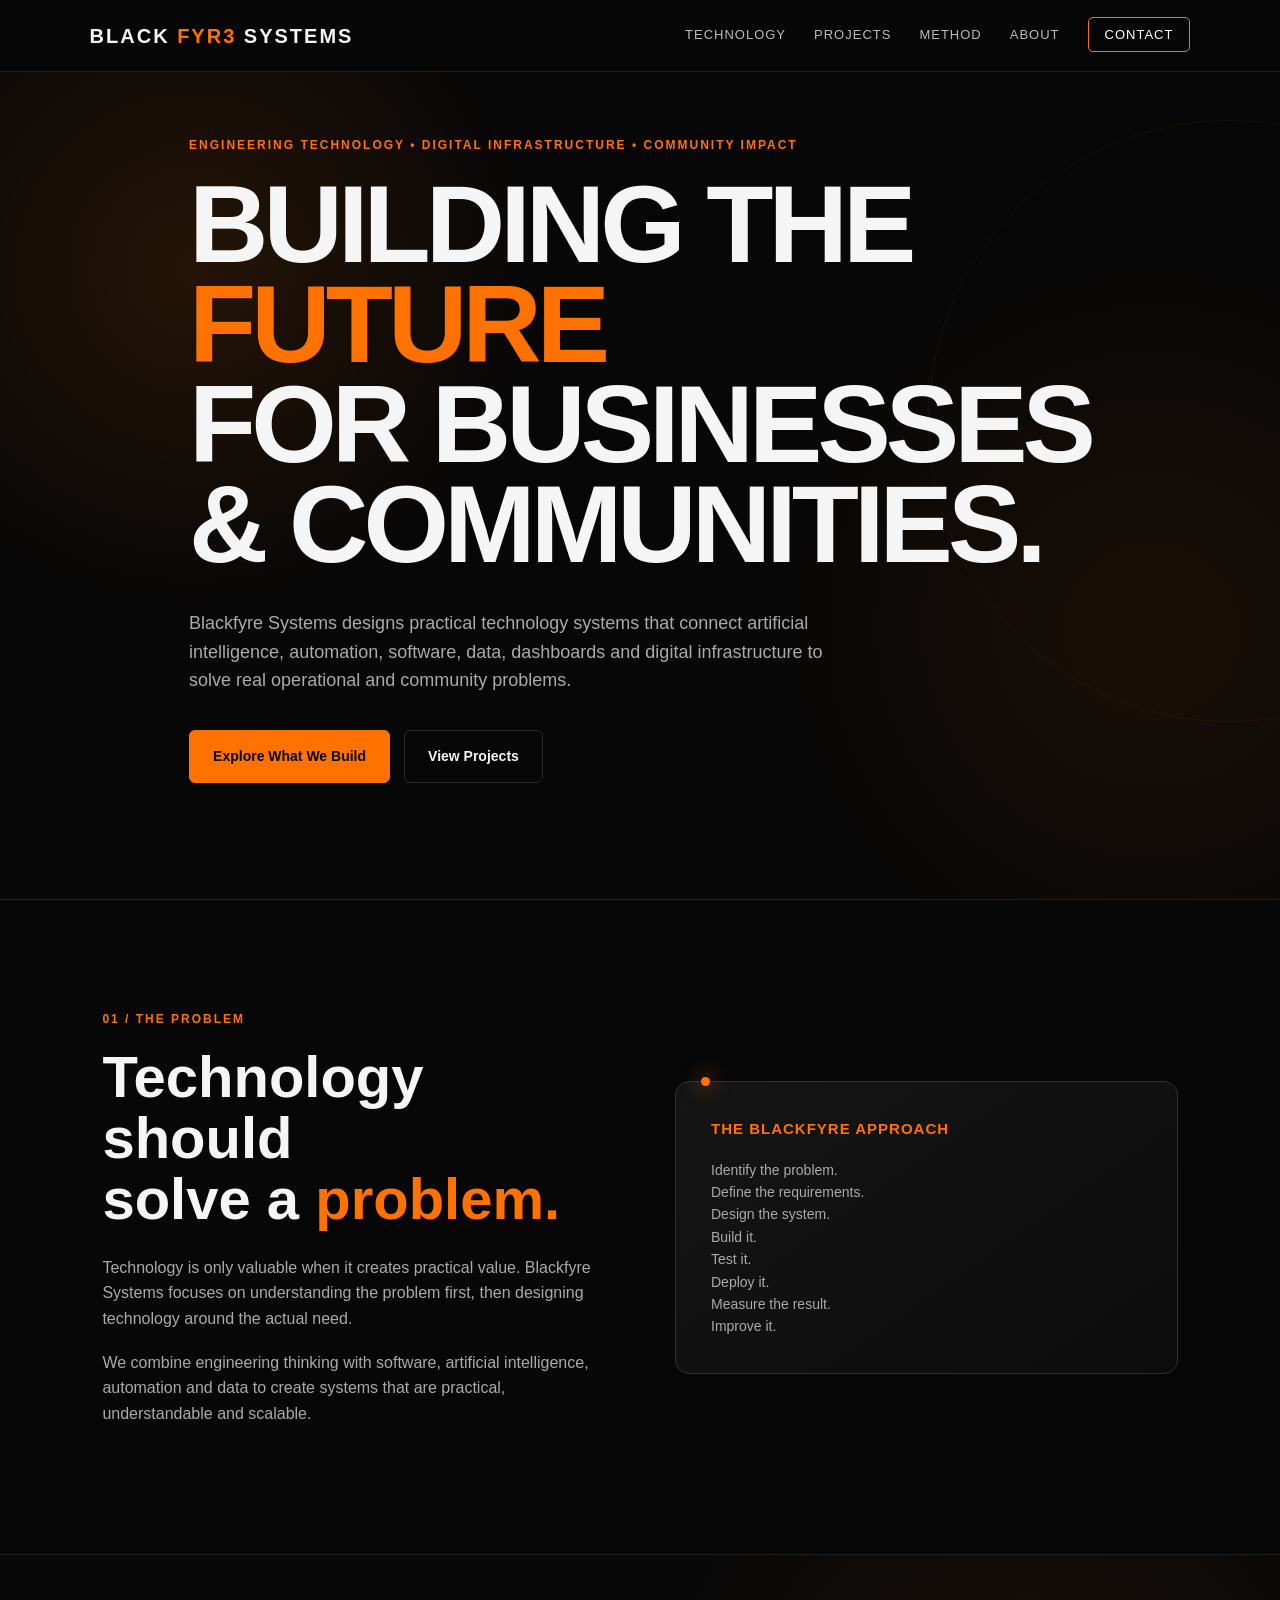
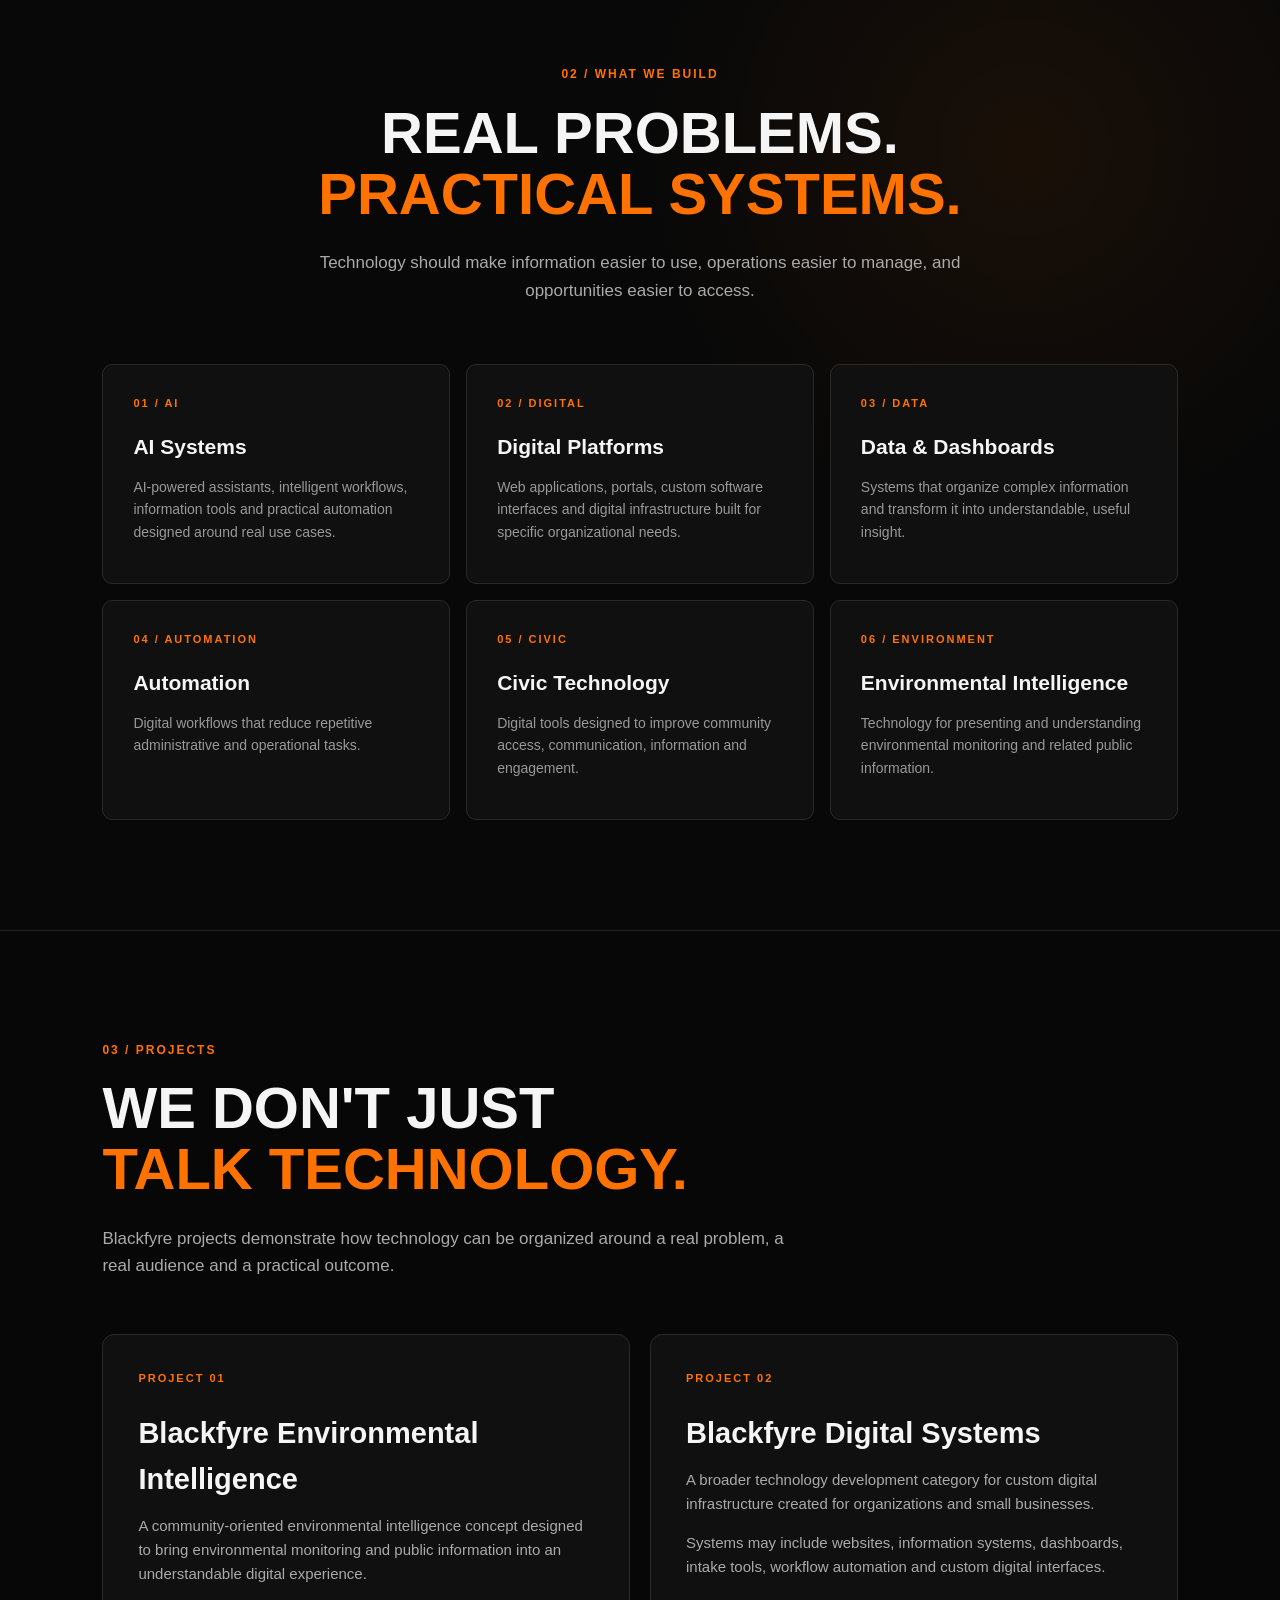
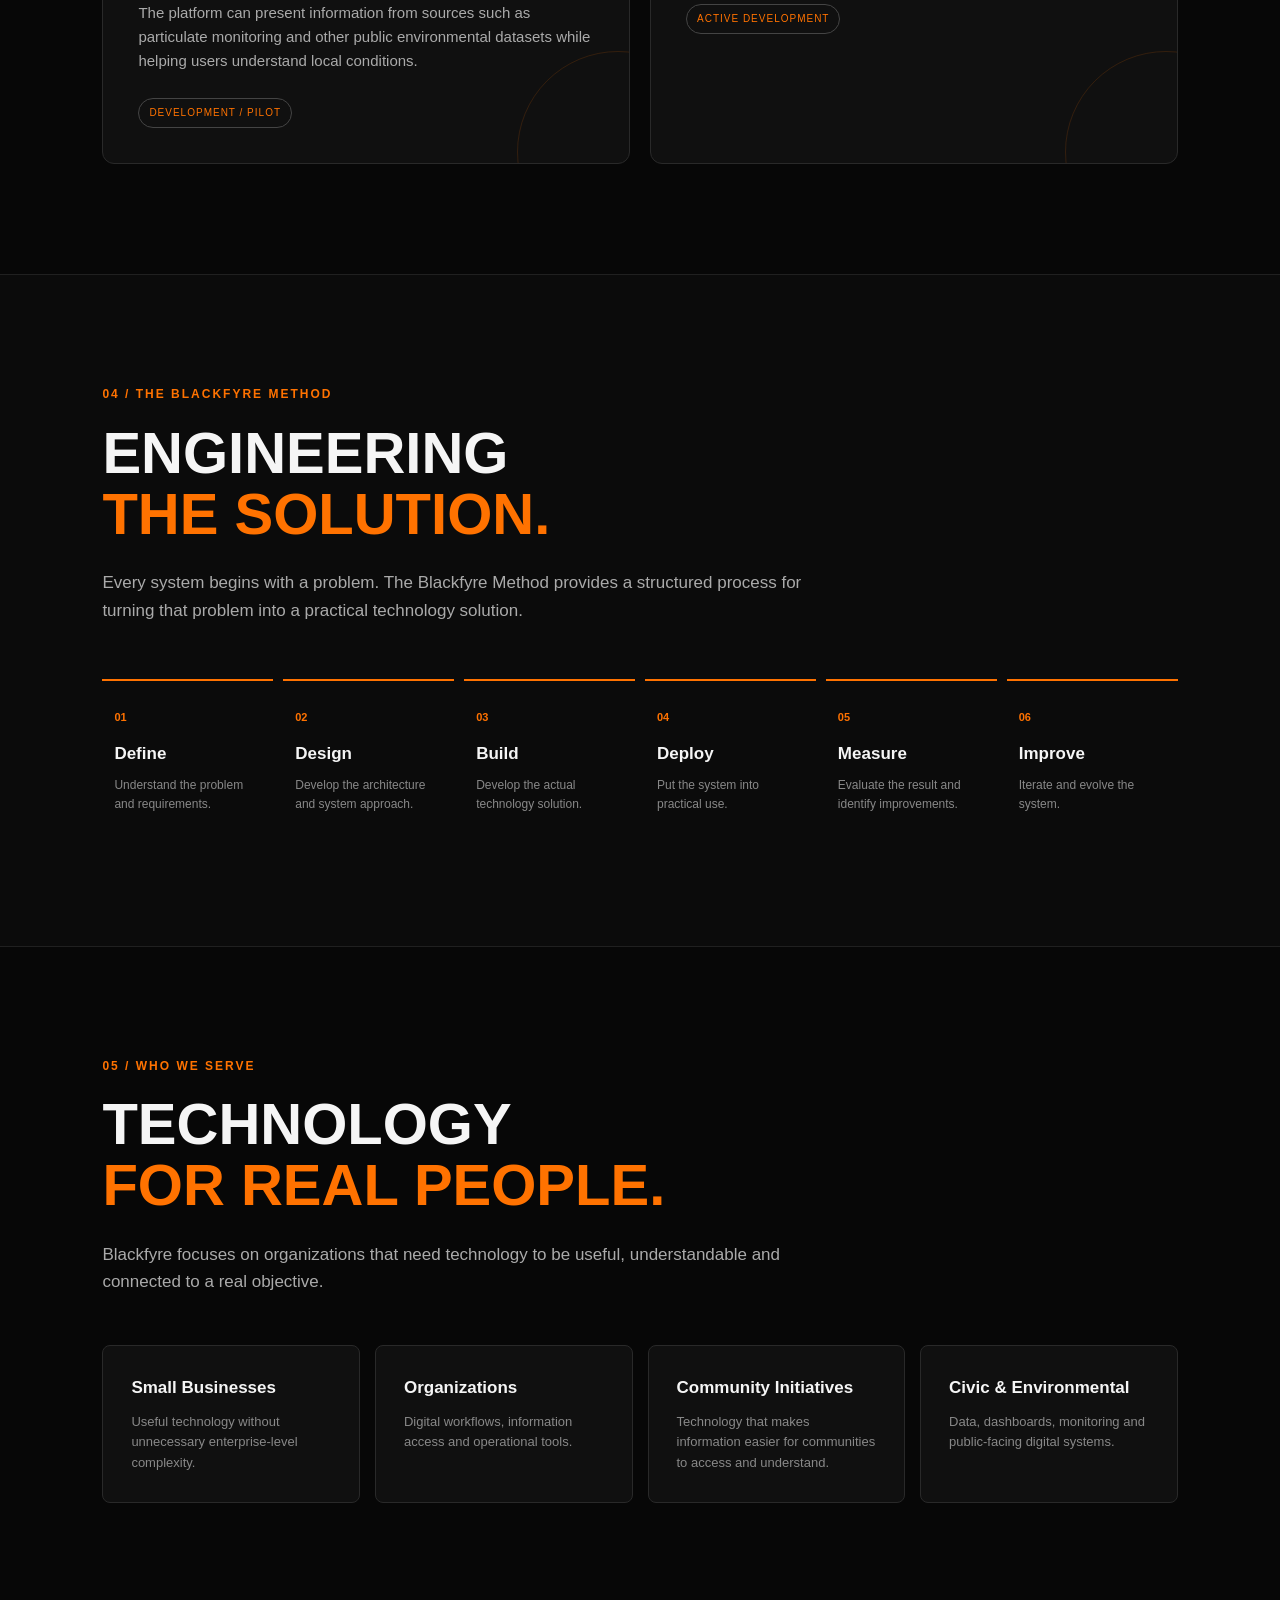
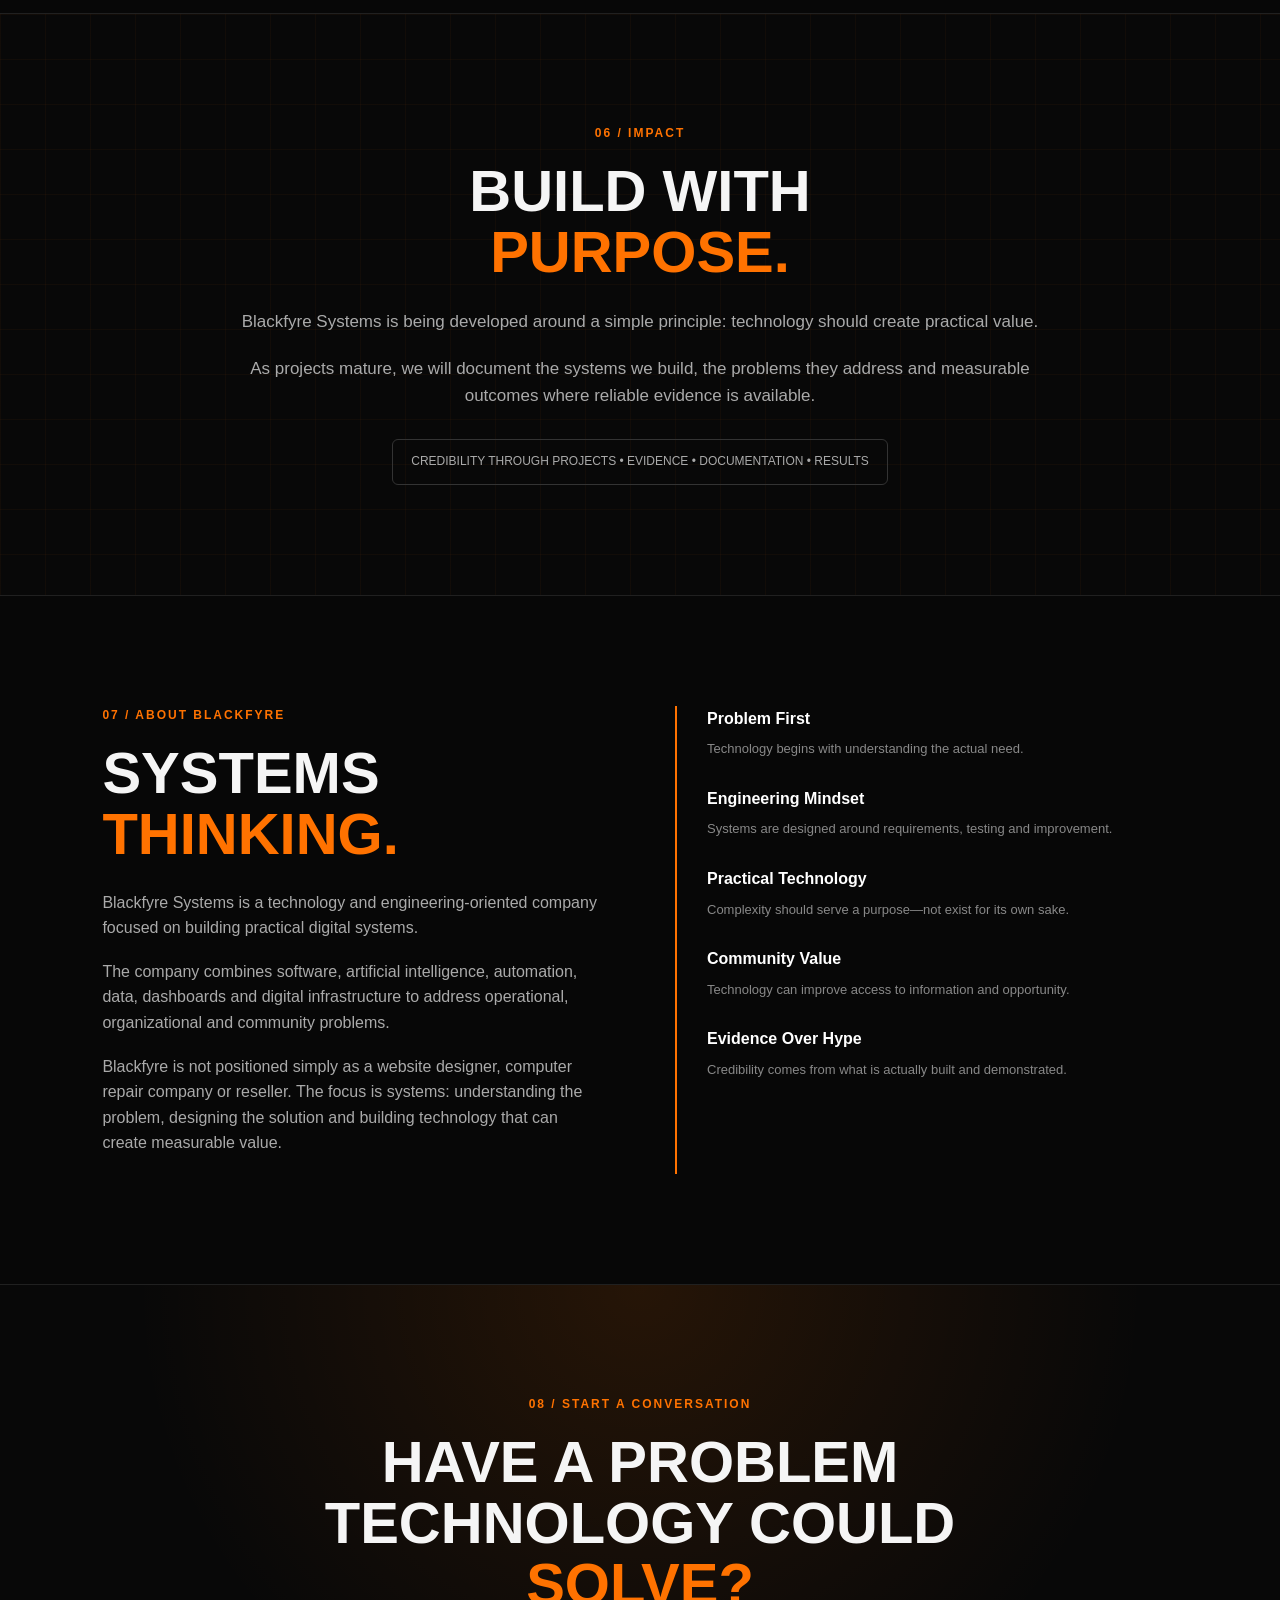
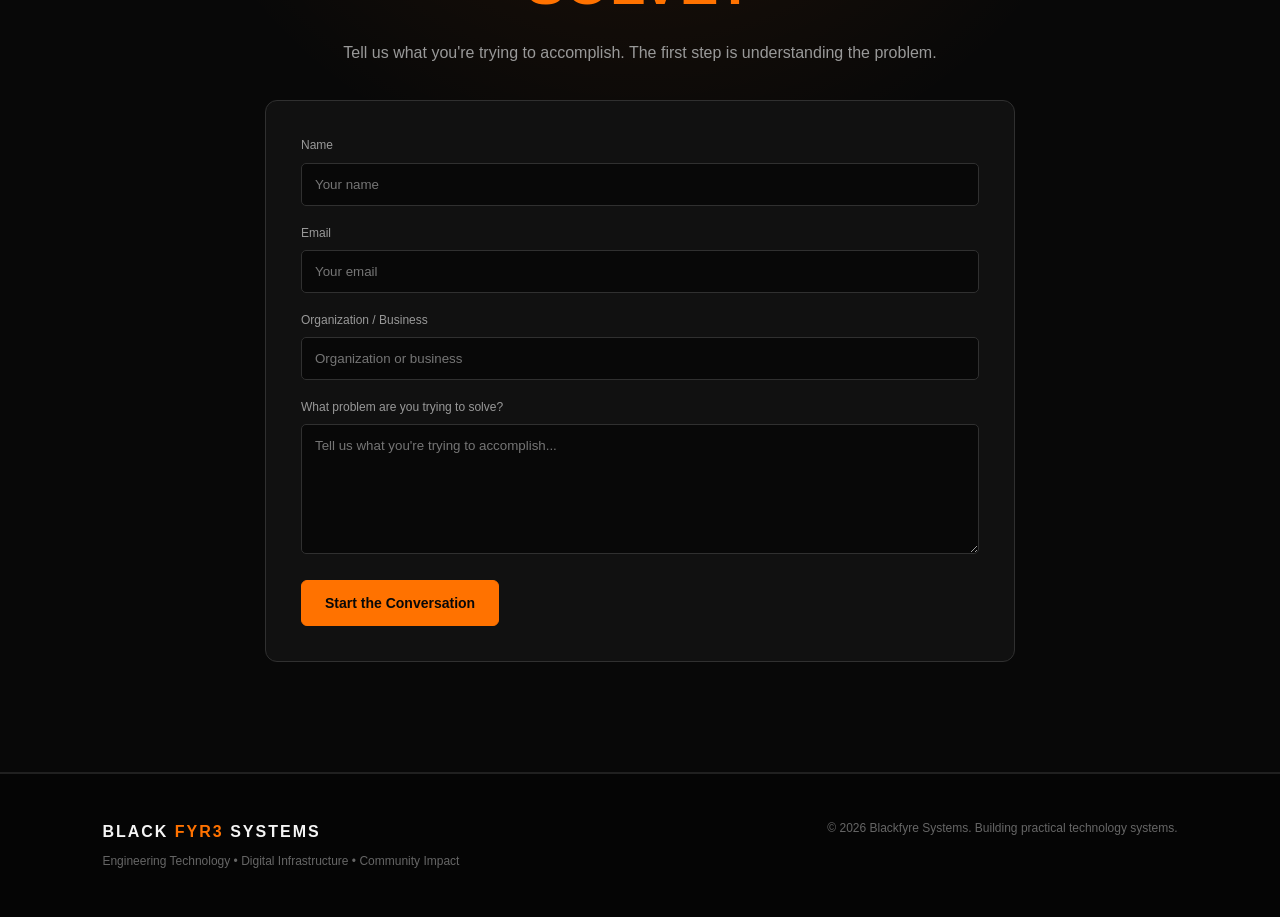
==== commit ab3b572d: "Update index.html" ====
--- a/index.html
+++ b/index.html
@@ -1,2187 +1,1259 @@
 <!DOCTYPE html>
 <html lang="en">
 <head>
-<meta charset="UTF-8">
-<meta name="viewport" content="width=device-width, initial-scale=1.0">
-
-<title>BLACK FYR3 SYSTEMS | AI, Engineering & Digital Infrastructure</title>
-
-<meta name="description" content="BLACK FYR3 SYSTEMS builds practical AI, automation, websites, dashboards, data systems, and community technology solutions for businesses and organizations.">
-<meta name="keywords" content="Blackfyre Systems, BLACK FYR3, AI systems, automation, technology consulting, dashboards, data systems, websites, community technology, Compton technology">
-<meta name="author" content="BLACK FYR3 SYSTEMS">
-
-<meta property="og:title" content="BLACK FYR3 SYSTEMS">
-<meta property="og:description" content="AI. Engineering. Digital Infrastructure. Practical technology for businesses and communities.">
-<meta property="og:type" content="website">
-
-<link rel="preconnect" href="https://fonts.googleapis.com">
-<link rel="preconnect" href="https://fonts.gstatic.com" crossorigin>
-
-<link href="https://fonts.googleapis.com/css2?family=Inter:wght@300;400;500;600;700;800;900&display=swap" rel="stylesheet">
-
-<style>
-
-*{
-margin:0;
-padding:0;
-box-sizing:border-box;
-}
-
-html{
-scroll-behavior:smooth;
-}
-
-body{
-font-family:'Inter',sans-serif;
-background:#050505;
-color:white;
-line-height:1.6;
-overflow-x:hidden;
-cursor:none;
-}
-
-body::before{
-content:"";
-position:fixed;
-width:140%;
-height:140%;
-top:-20%;
-left:-20%;
-background:
-radial-gradient(circle,
-rgba(255,123,0,0.05),
-transparent 60%);
-animation:backgroundMove 12s infinite alternate ease-in-out;
-pointer-events:none;
-z-index:-3;
-}
-
-@keyframes backgroundMove{
-0%{transform:translate(0,0);}
-100%{transform:translate(60px,40px);}
-}
-
-/* =========================
-   HERO
-========================= */
-
-.hero{
-position:relative;
-overflow:hidden;
-border-bottom:1px solid #27272a;
-background:
-radial-gradient(circle at top left,
-rgba(255,115,0,0.18),
-transparent 40%),
-radial-gradient(circle at bottom right,
-rgba(255,85,0,0.12),
-transparent 40%),
-#050505;
-}
-
-.hero-overlay{
-position:absolute;
-inset:0;
-background:
-linear-gradient(
-135deg,
-rgba(255,115,0,0.08),
-transparent 40%);
-pointer-events:none;
-}
-
-.hero::after{
-content:"";
-position:absolute;
-inset:0;
-background:
-radial-gradient(circle at center,
-rgba(255,123,0,0.05),
-transparent 60%);
-animation:pulseHero 6s infinite alternate;
-pointer-events:none;
-}
-
-@keyframes pulseHero{
-0%{opacity:.4;}
-100%{opacity:1;}
-}
-
-nav{
-position:relative;
-z-index:100;
-display:flex;
-justify-content:space-between;
-align-items:center;
-padding:25px 7%;
-border-bottom:1px solid rgba(255,255,255,.05);
-background:rgba(5,5,5,.65);
-backdrop-filter:blur(15px);
-}
-
-.logo{
-font-size:1.35rem;
-font-weight:900;
-letter-spacing:1px;
-}
-
-.logo span{
-color:#ff7b00;
-text-shadow:0 0 18px rgba(255,123,0,.7);
-}
-
-.nav-links{
-display:flex;
-gap:28px;
-}
-
-.nav-links a{
-text-decoration:none;
-color:#d4d4d8;
-font-size:.9rem;
-transition:.3s;
-}
-
-.nav-links a:hover{
-color:#ff7b00;
-}
-
-.hero-content{
-position:relative;
-z-index:10;
-max-width:1300px;
-margin:auto;
-padding:125px 7% 145px;
-}
-
-.hero-pill{
-display:inline-flex;
-padding:10px 18px;
-border-radius:999px;
-border:1px solid rgba(255,123,0,.3);
-background:rgba(255,123,0,.08);
-color:#ffb36b;
-font-size:.85rem;
-margin-bottom:28px;
-backdrop-filter:blur(10px);
-}
-
-.hero h1{
-font-size:clamp(3.3rem,7vw,6.5rem);
-font-weight:900;
-line-height:1;
-max-width:1100px;
-letter-spacing:-3px;
-}
-
-.hero h1 span{
-display:block;
-background:
-linear-gradient(
-90deg,
-#ff7b00,
-#ffb347);
--webkit-background-clip:text;
--webkit-text-fill-color:transparent;
-}
-
-.hero p{
-margin-top:32px;
-max-width:780px;
-font-size:1.15rem;
-line-height:1.9;
-color:#a1a1aa;
-}
-
-.hero-buttons{
-display:flex;
-gap:18px;
-margin-top:40px;
-flex-wrap:wrap;
-}
-
-.primary-btn,
-.secondary-btn{
-display:inline-flex;
-align-items:center;
-justify-content:center;
-padding:15px 28px;
-border-radius:16px;
-font-weight:700;
-text-decoration:none;
-transition:.3s;
-}
-
-.primary-btn{
-background:#ff7b00;
-color:#050505;
-}
-
-.primary-btn:hover{
-background:#ff9d42;
-transform:translateY(-3px);
-box-shadow:0 0 30px rgba(255,123,0,.3);
-}
-
-.secondary-btn{
-border:1px solid #3f3f46;
-color:white;
-background:rgba(255,255,255,.03);
-}
-
-.secondary-btn:hover{
-border-color:#ff7b00;
-color:#ff7b00;
-}
-
-/* =========================
-   INTRO
-========================= */
-
-.intro{
-padding:90px 7%;
-background:#080808;
-border-bottom:1px solid #27272a;
-}
-
-.intro-grid{
-max-width:1300px;
-margin:auto;
-display:grid;
-grid-template-columns:1.2fr 1fr;
-gap:70px;
-align-items:center;
-}
-
-.intro h2{
-font-size:clamp(2.2rem,4vw,3.6rem);
-line-height:1.15;
-margin-bottom:25px;
-}
-
-.intro h2 span{
-color:#ff7b00;
-}
-
-.intro p{
-color:#a1a1aa;
-font-size:1.05rem;
-line-height:1.9;
-}
-
-.intro-card{
-background:#0f0f10;
-border:1px solid #27272a;
-border-radius:28px;
-padding:35px;
-box-shadow:0 0 40px rgba(255,123,0,.07);
-}
-
-.intro-card h3{
-color:#ff7b00;
-margin-bottom:20px;
-font-size:1.5rem;
-}
-
-.intro-card p{
-font-size:.95rem;
-}
-
-/* =========================
-   GENERAL
-========================= */
-
-.section{
-padding:110px 7%;
-}
-
-.dark-section{
-padding:110px 7%;
-background:#0a0a0a;
-border-top:1px solid #27272a;
-border-bottom:1px solid #27272a;
-}
-
-.container{
-max-width:1300px;
-margin:auto;
-}
-
-.section-header{
-text-align:center;
-margin-bottom:60px;
-}
-
-.section-header h2{
-font-size:clamp(2.2rem,4vw,3.2rem);
-font-weight:900;
-margin-bottom:15px;
-}
-
-.section-header h2 span{
-color:#ff7b00;
-}
-
-.section-header p{
-max-width:750px;
-margin:auto;
-color:#a1a1aa;
-font-size:1.05rem;
-}
-
-/* =========================
-   PROBLEM / SOLUTION
-========================= */
-
-.problem-grid{
-display:grid;
-grid-template-columns:repeat(auto-fit,minmax(280px,1fr));
-gap:24px;
-}
-
-.problem-card{
-background:#0f0f10;
-border:1px solid #27272a;
-border-radius:24px;
-padding:32px;
-transition:.3s;
-}
-
-.problem-card:hover{
-transform:translateY(-6px);
-border-color:rgba(255,123,0,.5);
-box-shadow:0 0 25px rgba(255,123,0,.1);
-}
-
-.problem-card .number{
-font-size:.8rem;
-color:#ff7b00;
-font-weight:800;
-letter-spacing:2px;
-margin-bottom:18px;
-}
-
-.problem-card h3{
-font-size:1.35rem;
-margin-bottom:12px;
-}
-
-.problem-card p{
-color:#a1a1aa;
-line-height:1.8;
-}
-
-/* =========================
-   SERVICES
-========================= */
-
-.services-grid{
-display:grid;
-grid-template-columns:repeat(auto-fit,minmax(280px,1fr));
-gap:24px;
-}
-
-.service-card{
-background:#050505;
-border:1px solid #27272a;
-border-radius:26px;
-padding:35px;
-transition:.3s;
-position:relative;
-overflow:hidden;
-}
-
-.service-card::before{
-content:"";
-position:absolute;
-top:0;
-left:0;
-width:100%;
-height:2px;
-background:linear-gradient(90deg,transparent,#ff7b00,transparent);
-opacity:0;
-transition:.3s;
-}
-
-.service-card:hover{
-transform:translateY(-7px);
-border-color:rgba(255,123,0,.5);
-box-shadow:0 0 30px rgba(255,123,0,.12);
-}
-
-.service-card:hover::before{
-opacity:1;
-}
-
-.service-number{
-color:#ff7b00;
-font-weight:800;
-font-size:.75rem;
-letter-spacing:2px;
-margin-bottom:20px;
-}
-
-.service-card h3{
-font-size:1.45rem;
-margin-bottom:14px;
-}
-
-.service-card p{
-color:#a1a1aa;
-line-height:1.8;
-}
-
-.service-card ul{
-margin-top:20px;
-padding-left:20px;
-color:#d4d4d8;
-}
-
-.service-card li{
-margin-bottom:8px;
-}
-
-/* =========================
-   DIVISIONS
-========================= */
-
-.division-grid{
-display:grid;
-grid-template-columns:repeat(auto-fit,minmax(260px,1fr));
-gap:24px;
-}
-
-.division-card{
-background:#050505;
-border:1px solid #27272a;
-padding:34px;
-border-radius:28px;
-transition:.3s;
-}
-
-.division-card:hover{
-border-color:rgba(255,123,0,.5);
-transform:translateY(-6px);
-}
-
-.division-card h3{
-font-size:1.5rem;
-margin-bottom:16px;
-color:#ff7b00;
-}
-
-.division-card p{
-color:#a1a1aa;
-line-height:1.8;
-}
-
-.division-card .tag{
-display:inline-block;
-margin-top:20px;
-padding:6px 10px;
-border:1px solid rgba(255,123,0,.25);
-border-radius:20px;
-font-size:.7rem;
-color:#ffb36b;
-}
-
-/* =========================
-   FLOW
-========================= */
-
-.flow-section{
-padding:120px 7%;
-background:#080808;
-border-top:1px solid #27272a;
-border-bottom:1px solid #27272a;
-}
-
-.flow-grid{
-display:flex;
-align-items:center;
-justify-content:center;
-flex-wrap:wrap;
-gap:18px;
-margin-top:60px;
-}
-
-.flow-box{
-padding:22px 30px;
-background:#111111;
-border:1px solid #27272a;
-border-radius:18px;
-font-weight:700;
-color:#ffb36b;
-transition:.3s;
-}
-
-.flow-box:hover{
-border-color:#ff7b00;
-transform:translateY(-5px);
-box-shadow:0 0 20px rgba(255,123,0,.2);
-}
-
-.flow-line{
-width:45px;
-height:2px;
-background:
-linear-gradient(
-90deg,
-transparent,
-#ff7b00,
-transparent);
-}
-
-/* =========================
-   AGENTS
-========================= */
-
-.agents-grid{
-display:grid;
-grid-template-columns:repeat(auto-fit,minmax(270px,1fr));
-gap:24px;
-}
-
-.agent-card{
-background:#0f0f10;
-border:1px solid #27272a;
-border-radius:24px;
-padding:32px;
-transition:.3s;
-}
-
-.agent-card:hover{
-border-color:rgba(255,123,0,.5);
-transform:translateY(-5px);
-}
-
-.agent-code{
-font-family:monospace;
-color:#ff7b00;
-font-size:.75rem;
-margin-bottom:15px;
-}
-
-.agent-card h3{
-font-size:1.25rem;
-margin-bottom:14px;
-color:#ffb36b;
-}
-
-.agent-card p{
-color:#a1a1aa;
-line-height:1.8;
-}
-
-/* =========================
-   PROJECTS
-========================= */
-
-.projects-grid{
-display:grid;
-grid-template-columns:repeat(auto-fit,minmax(300px,1fr));
-gap:25px;
-}
-
-.project-card{
-background:#0f0f10;
-border:1px solid #27272a;
-border-radius:28px;
-padding:38px;
-position:relative;
-overflow:hidden;
-transition:.3s;
-}
-
-.project-card:hover{
-transform:translateY(-7px);
-border-color:rgba(255,123,0,.55);
-box-shadow:0 0 35px rgba(255,123,0,.12);
-}
-
-.project-status{
-display:inline-block;
-padding:6px 12px;
-border-radius:20px;
-border:1px solid rgba(255,123,0,.25);
-color:#ffb36b;
-font-size:.7rem;
-margin-bottom:22px;
-}
-
-.project-card h3{
-font-size:1.7rem;
-margin-bottom:15px;
-}
-
-.project-card p{
-color:#a1a1aa;
-line-height:1.8;
-}
-
-.project-link{
-display:inline-block;
-margin-top:25px;
-color:#ff7b00;
-text-decoration:none;
-font-weight:700;
-}
-
-.project-link:hover{
-color:#ffb347;
-}
-
-/* =========================
-   COMMUNITY
-========================= */
-
-.community{
-background:
-radial-gradient(circle at center,
-rgba(255,123,0,.08),
-transparent 55%),
-#080808;
-}
-
-.community-grid{
-display:grid;
-grid-template-columns:1fr 1fr;
-gap:60px;
-align-items:center;
-}
-
-.community h2{
-font-size:clamp(2.3rem,4vw,3.5rem);
-line-height:1.15;
-margin-bottom:20px;
-}
-
-.community h2 span{
-color:#ff7b00;
-}
-
-.community p{
-color:#a1a1aa;
-line-height:1.9;
-}
-
-.community-list{
-display:grid;
-gap:14px;
-margin-top:28px;
-}
-
-.community-item{
-padding:18px 20px;
-border:1px solid #27272a;
-background:#0f0f10;
-border-radius:15px;
-color:#d4d4d8;
-}
-
-.community-item span{
-color:#ff7b00;
-margin-right:10px;
-}
-
-/* =========================
-   TECHNOLOGY
-========================= */
-
-.stack-grid{
-display:grid;
-grid-template-columns:1fr 1fr;
-gap:60px;
-align-items:center;
-}
-
-.stack-grid h2{
-font-size:3rem;
-font-weight:800;
-margin-bottom:20px;
-}
-
-.stack-grid p{
-color:#a1a1aa;
-font-size:1.05rem;
-line-height:1.9;
-}
-
-.stack-boxes{
-display:grid;
-grid-template-columns:repeat(2,1fr);
-gap:18px;
-}
-
-.stack-box{
-padding:26px;
-border-radius:22px;
-background:#050505;
-border:1px solid #27272a;
-text-align:center;
-font-weight:700;
-color:#ffb36b;
-transition:.3s;
-}
-
-.stack-box:hover{
-border-color:rgba(255,123,0,.5);
-transform:translateY(-4px);
-}
-
-/* =========================
-   METRICS
-========================= */
-
-.metrics-grid{
-display:grid;
-grid-template-columns:repeat(auto-fit,minmax(220px,1fr));
-gap:24px;
-}
-
-.metric-card{
-background:#0f0f10;
-border:1px solid #27272a;
-padding:38px;
-border-radius:24px;
-text-align:center;
-transition:.3s;
-}
-
-.metric-card:hover{
-border-color:rgba(255,123,0,.5);
-transform:translateY(-6px);
-}
-
-.metric-card h2{
-font-size:2.6rem;
-color:#ff7b00;
-margin-bottom:10px;
-}
-
-.metric-card p{
-color:#a1a1aa;
-}
-
-/* =========================
-   TERMINAL
-========================= */
-
-.terminal-section{
-padding:120px 7%;
-}
-
-.terminal-window{
-max-width:1100px;
-margin:auto;
-background:#050505;
-border:1px solid #27272a;
-border-radius:24px;
-overflow:hidden;
-box-shadow:
-0 0 40px rgba(255,123,0,.08),
-0 0 80px rgba(255,123,0,.05);
-}
-
-.terminal-top{
-display:flex;
-align-items:center;
-gap:10px;
-padding:18px 24px;
-background:#111111;
-border-bottom:1px solid #27272a;
-}
-
-.terminal-dot{
-width:12px;
-height:12px;
-border-radius:50%;
-}
-
-.red{background:#ff5f56;}
-.yellow{background:#ffbd2e;}
-.green{background:#27c93f;}
-
-.terminal-body{
-padding:40px;
-font-family:monospace;
-line-height:2;
-color:#ffb36b;
-font-size:.95rem;
-}
-
-.terminal-end{
-margin-top:20px;
-color:#ff7b00;
-text-shadow:0 0 12px rgba(255,123,0,.5);
-}
-
-/* =========================
-   CONTACT
-========================= */
-
-.contact-section{
-padding:120px 7%;
-background:#080808;
-}
-
-.contact-card{
-max-width:850px;
-margin:auto;
-background:#0f0f10;
-border:1px solid #27272a;
-border-radius:30px;
-padding:60px;
-text-align:center;
-box-shadow:0 0 40px rgba(255,123,0,.08);
-}
-
-.contact-card h3{
-font-size:clamp(2rem,4vw,3rem);
-margin-bottom:15px;
-}
-
-.contact-card h3 span{
-color:#ff7b00;
-}
-
-.contact-card p{
-margin-top:16px;
-color:#a1a1aa;
-font-size:1.05rem;
-}
-
-.contact-buttons{
-display:flex;
-justify-content:center;
-gap:18px;
-margin-top:36px;
-flex-wrap:wrap;
-}
-
-.contact-card a{
-color:#ff7b00;
-text-decoration:none;
-}
-
-/* =========================
-   FOOTER
-========================= */
-
-footer{
-padding:60px 7%;
-border-top:1px solid #27272a;
-background:#050505;
-}
-
-.footer-content{
-max-width:1300px;
-margin:auto;
-display:flex;
-justify-content:space-between;
-align-items:center;
-gap:30px;
-}
-
-.footer-content h3{
-font-size:1.5rem;
-margin-bottom:8px;
-}
-
-.footer-content p,
-.footer-copy{
-color:#71717a;
-font-size:.9rem;
-}
-
-/* =========================
-   CURSOR
-========================= */
-
-.custom-cursor{
-position:fixed;
-width:22px;
-height:22px;
-border-radius:50%;
-background:
-radial-gradient(circle,
-rgba(255,123,0,.9),
-rgba(255,123,0,.2));
-pointer-events:none;
-transform:translate(-50%,-50%);
-z-index:9999;
-mix-blend-mode:screen;
-box-shadow:0 0 25px rgba(255,123,0,.8);
-}
-
-/* =========================
-   EMBERS
-========================= */
-
-.dynamic-ember{
-position:fixed;
-bottom:-20px;
-width:10px;
-height:10px;
-background:#ff7b00;
-border-radius:50%;
-pointer-events:none;
-filter:blur(2px);
-box-shadow:0 0 18px rgba(255,123,0,.8);
-animation:floatDynamic linear forwards;
-z-index:-1;
-}
-
-@keyframes floatDynamic{
-0%{
-transform:translateY(0) translateX(0);
-opacity:0;
-}
-20%{opacity:1;}
-100%{
-transform:translateY(-120vh) translateX(60px);
-opacity:0;
-}
-}
-
-/* =========================
-   MOBILE
-========================= */
-
-@media(max-width:900px){
-
-.intro-grid,
-.community-grid,
-.stack-grid{
-grid-template-columns:1fr;
-}
-
-.nav-links{
-display:none;
-}
-
-.hero-content{
-padding-top:100px;
-padding-bottom:110px;
-}
-
-.hero h1{
-letter-spacing:-2px;
-}
-
-.flow-line{
-display:none;
-}
-
-}
-
-@media(max-width:600px){
-
-body{
-cursor:auto;
-}
-
-.custom-cursor{
-display:none;
-}
-
-.hero h1{
-font-size:3rem;
-}
-
-.hero p{
-font-size:1rem;
-}
-
-.section,
-.dark-section,
-.community,
-.terminal-section,
-.contact-section{
-padding:80px 6%;
-}
-
-.contact-card{
-padding:40px 25px;
-}
-
-.stack-boxes{
-grid-template-columns:1fr;
-}
-
-.footer-content{
-flex-direction:column;
-text-align:center;
-}
-
-}
-
-/* =========================
-   ACCESSIBILITY
-========================= */
-
-@media(prefers-reduced-motion:reduce){
-
-*,
-*::before,
-*::after{
-animation-duration:.01ms !important;
-animation-iteration-count:1 !important;
-scroll-behavior:auto !important;
-}
-
-}
-
-</style>
+  <meta charset="UTF-8">
+  <meta name="viewport" content="width=device-width, initial-scale=1.0">
+
+  <title>Blackfyre Systems | Engineering Technology & Digital Infrastructure</title>
+
+  <meta name="description" content="Blackfyre Systems designs practical technology systems combining AI, automation, software, data, dashboards, and digital infrastructure to solve real-world problems for businesses and communities.">
+
+  <meta name="keywords" content="Blackfyre Systems, AI systems, digital infrastructure, automation, dashboards, civic technology, environmental intelligence, software engineering">
+
+  <meta name="author" content="Blackfyre Systems">
+
+  <meta property="og:title" content="Blackfyre Systems">
+  <meta property="og:description" content="Building the digital infrastructure for businesses & communities.">
+  <meta property="og:type" content="website">
+
+  <style>
+    * {
+      margin: 0;
+      padding: 0;
+      box-sizing: border-box;
+    }
+
+    html {
+      scroll-behavior: smooth;
+    }
+
+    body {
+      font-family: Arial, Helvetica, sans-serif;
+      background: #070707;
+      color: #f5f5f5;
+      line-height: 1.6;
+    }
+
+    a {
+      color: inherit;
+      text-decoration: none;
+    }
+
+    :root {
+      --orange: #ff7200;
+      --orange-light: #ff8a1f;
+      --dark: #070707;
+      --panel: #101010;
+      --panel2: #141414;
+      --border: #292929;
+      --muted: #999;
+      --white: #f7f7f7;
+    }
+
+    /* NAVIGATION */
+
+    nav {
+      position: fixed;
+      top: 0;
+      left: 0;
+      width: 100%;
+      height: 72px;
+      display: flex;
+      justify-content: space-between;
+      align-items: center;
+      padding: 0 7%;
+      background: rgba(7,7,7,0.94);
+      backdrop-filter: blur(12px);
+      border-bottom: 1px solid #202020;
+      z-index: 1000;
+    }
+
+    .logo {
+      font-weight: 900;
+      letter-spacing: 2px;
+      font-size: 20px;
+    }
+
+    .logo span {
+      color: var(--orange);
+    }
+
+    .nav-links {
+      display: flex;
+      gap: 28px;
+      list-style: none;
+      font-size: 13px;
+      text-transform: uppercase;
+      letter-spacing: 1px;
+    }
+
+    .nav-links a {
+      color: #bbb;
+      transition: .2s;
+    }
+
+    .nav-links a:hover {
+      color: var(--orange);
+    }
+
+    .nav-button {
+      border: 1px solid var(--orange);
+      padding: 9px 16px;
+      border-radius: 5px;
+      color: white !important;
+    }
+
+    .nav-button:hover {
+      background: var(--orange);
+    }
+
+    /* GENERAL */
+
+    section {
+      padding: 110px 8%;
+      border-bottom: 1px solid #202020;
+    }
+
+    .container {
+      max-width: 1100px;
+      margin: auto;
+    }
+
+    .eyebrow {
+      color: var(--orange);
+      text-transform: uppercase;
+      font-size: 12px;
+      font-weight: bold;
+      letter-spacing: 2px;
+      margin-bottom: 18px;
+    }
+
+    h2 {
+      font-size: clamp(34px, 5vw, 58px);
+      line-height: 1.05;
+      margin-bottom: 25px;
+    }
+
+    .section-intro {
+      max-width: 700px;
+      color: #aaa;
+      font-size: 17px;
+    }
+
+    .orange {
+      color: var(--orange);
+    }
+
+    /* HERO */
+
+    .hero {
+      min-height: 100vh;
+      display: flex;
+      align-items: center;
+      position: relative;
+      overflow: hidden;
+      padding-top: 130px;
+      background:
+        radial-gradient(circle at 15% 30%, rgba(255,114,0,.12), transparent 28%),
+        radial-gradient(circle at 90% 70%, rgba(255,114,0,.08), transparent 30%),
+        #070707;
+    }
+
+    .hero:after {
+      content: "";
+      position: absolute;
+      width: 600px;
+      height: 600px;
+      border: 1px solid rgba(255,114,0,.08);
+      border-radius: 50%;
+      right: -250px;
+      top: 120px;
+    }
+
+    .hero-content {
+      max-width: 1000px;
+      position: relative;
+      z-index: 2;
+    }
+
+    .hero h1 {
+      font-size: clamp(52px, 9vw, 110px);
+      line-height: .91;
+      letter-spacing: -5px;
+      text-transform: uppercase;
+      margin-bottom: 35px;
+      max-width: 1050px;
+    }
+
+    .hero h1 span {
+      color: var(--orange);
+    }
+
+    .hero p {
+      max-width: 680px;
+      color: #aaa;
+      font-size: 18px;
+      margin-bottom: 35px;
+    }
+
+    .buttons {
+      display: flex;
+      gap: 14px;
+      flex-wrap: wrap;
+    }
+
+    .btn {
+      display: inline-block;
+      padding: 14px 23px;
+      border-radius: 6px;
+      border: 1px solid var(--border);
+      font-weight: bold;
+      font-size: 14px;
+      transition: .2s;
+    }
+
+    .btn-primary {
+      background: var(--orange);
+      color: #080808;
+      border-color: var(--orange);
+    }
+
+    .btn-primary:hover {
+      background: var(--orange-light);
+      transform: translateY(-2px);
+    }
+
+    .btn-secondary:hover {
+      border-color: var(--orange);
+      color: var(--orange);
+    }
+
+    /* PROBLEM */
+
+    .problem-grid {
+      display: grid;
+      grid-template-columns: 1fr 1fr;
+      gap: 70px;
+      align-items: center;
+    }
+
+    .problem-text p {
+      color: #aaa;
+      max-width: 650px;
+      margin-bottom: 18px;
+    }
+
+    .method-card {
+      background: linear-gradient(145deg, #151515, #0c0c0c);
+      border: 1px solid #303030;
+      padding: 35px;
+      border-radius: 14px;
+      position: relative;
+    }
+
+    .method-card:before {
+      content: "";
+      position: absolute;
+      width: 9px;
+      height: 9px;
+      border-radius: 50%;
+      background: var(--orange);
+      left: 25px;
+      top: -5px;
+      box-shadow: 0 0 20px var(--orange);
+    }
+
+    .method-card h3 {
+      color: var(--orange);
+      font-size: 15px;
+      margin-bottom: 18px;
+      letter-spacing: 1px;
+    }
+
+    .method-card p {
+      color: #aaa;
+      font-size: 14px;
+    }
+
+    /* BUILD */
+
+    .build-section {
+      background:
+        radial-gradient(circle at 80% 20%, rgba(255,114,0,.07), transparent 30%),
+        #080808;
+    }
+
+    .build-title {
+      text-align: center;
+      margin-bottom: 60px;
+    }
+
+    .build-title h2 {
+      text-transform: uppercase;
+    }
+
+    .tech-grid {
+      display: grid;
+      grid-template-columns: repeat(3, 1fr);
+      gap: 16px;
+    }
+
+    .tech-card {
+      background: #101010;
+      border: 1px solid #292929;
+      border-radius: 10px;
+      padding: 30px;
+      min-height: 220px;
+      transition: .25s;
+    }
+
+    .tech-card:hover {
+      border-color: var(--orange);
+      transform: translateY(-5px);
+    }
+
+    .tech-number {
+      color: var(--orange);
+      font-size: 11px;
+      letter-spacing: 2px;
+      font-weight: bold;
+    }
+
+    .tech-card h3 {
+      margin: 18px 0 12px;
+      font-size: 21px;
+    }
+
+    .tech-card p {
+      color: #999;
+      font-size: 14px;
+    }
+
+    /* PROJECTS */
+
+    .project-grid {
+      display: grid;
+      grid-template-columns: 1fr 1fr;
+      gap: 20px;
+      margin-top: 55px;
+    }
+
+    .project-card {
+      background: #101010;
+      border: 1px solid #292929;
+      border-radius: 12px;
+      padding: 35px;
+      min-height: 330px;
+      position: relative;
+      overflow: hidden;
+    }
+
+    .project-card:after {
+      content: "";
+      position: absolute;
+      width: 200px;
+      height: 200px;
+      border-radius: 50%;
+      border: 1px solid rgba(255,114,0,.15);
+      right: -90px;
+      bottom: -90px;
+    }
+
+    .project-number {
+      font-size: 11px;
+      color: var(--orange);
+      font-weight: bold;
+      letter-spacing: 2px;
+    }
+
+    .project-card h3 {
+      font-size: 29px;
+      margin: 22px 0 12px;
+    }
+
+    .project-card p {
+      color: #aaa;
+      font-size: 15px;
+      max-width: 600px;
+    }
+
+    .status {
+      display: inline-block;
+      margin-top: 25px;
+      border: 1px solid #444;
+      padding: 6px 10px;
+      border-radius: 20px;
+      font-size: 10px;
+      color: var(--orange);
+      text-transform: uppercase;
+      letter-spacing: 1px;
+    }
+
+    /* METHOD */
+
+    .method-section {
+      background: #0b0b0b;
+    }
+
+    .process {
+      display: grid;
+      grid-template-columns: repeat(6, 1fr);
+      gap: 10px;
+      margin-top: 55px;
+    }
+
+    .process-step {
+      border-top: 2px solid var(--orange);
+      padding: 22px 12px;
+    }
+
+    .process-step span {
+      color: var(--orange);
+      font-size: 11px;
+      font-weight: bold;
+    }
+
+    .process-step h3 {
+      margin-top: 12px;
+      font-size: 17px;
+    }
+
+    .process-step p {
+      margin-top: 8px;
+      color: #888;
+      font-size: 12px;
+    }
+
+    /* WHO */
+
+    .serve-grid {
+      display: grid;
+      grid-template-columns: repeat(4, 1fr);
+      gap: 15px;
+      margin-top: 50px;
+    }
+
+    .serve-card {
+      padding: 28px;
+      background: #101010;
+      border: 1px solid #292929;
+      border-radius: 8px;
+    }
+
+    .serve-card h3 {
+      font-size: 17px;
+      margin-bottom: 10px;
+    }
+
+    .serve-card p {
+      color: #888;
+      font-size: 13px;
+    }
+
+    /* IMPACT */
+
+    .impact {
+      text-align: center;
+      background:
+        linear-gradient(rgba(255,114,0,.04) 1px, transparent 1px),
+        linear-gradient(90deg, rgba(255,114,0,.04) 1px, transparent 1px),
+        #080808;
+      background-size: 45px 45px;
+    }
+
+    .impact-content {
+      max-width: 800px;
+      margin: auto;
+    }
+
+    .impact h2 {
+      text-transform: uppercase;
+    }
+
+    .impact p {
+      color: #aaa;
+      font-size: 17px;
+    }
+
+    .impact-note {
+      display: inline-block;
+      margin-top: 30px;
+      padding: 12px 18px;
+      border: 1px solid #333;
+      border-radius: 6px;
+      color: #aaa;
+      font-size: 12px;
+    }
+
+    /* ABOUT */
+
+    .about-grid {
+      display: grid;
+      grid-template-columns: 1fr 1fr;
+      gap: 70px;
+    }
+
+    .about-grid p {
+      color: #aaa;
+      margin-bottom: 18px;
+    }
+
+    .principles {
+      border-left: 2px solid var(--orange);
+      padding-left: 30px;
+    }
+
+    .principles div {
+      margin-bottom: 25px;
+    }
+
+    .principles strong {
+      display: block;
+      color: white;
+      margin-bottom: 4px;
+    }
+
+    .principles span {
+      color: #888;
+      font-size: 13px;
+    }
+
+    /* CONTACT */
+
+    .contact {
+      background:
+        radial-gradient(circle at 50% 0%, rgba(255,114,0,.12), transparent 40%),
+        #080808;
+      text-align: center;
+    }
+
+    .contact-content {
+      max-width: 750px;
+      margin: auto;
+    }
+
+    .contact h2 {
+      text-transform: uppercase;
+    }
+
+    .contact p {
+      color: #999;
+      margin-bottom: 35px;
+    }
+
+    .contact-box {
+      background: #111;
+      border: 1px solid #303030;
+      border-radius: 12px;
+      padding: 35px;
+      margin-top: 35px;
+      text-align: left;
+    }
+
+    .contact-box label {
+      display: block;
+      font-size: 12px;
+      color: #999;
+      margin-bottom: 7px;
+    }
+
+    .contact-box input,
+    .contact-box textarea {
+      width: 100%;
+      background: #080808;
+      border: 1px solid #303030;
+      color: white;
+      padding: 13px;
+      border-radius: 5px;
+      margin-bottom: 18px;
+      font-family: inherit;
+    }
+
+    .contact-box textarea {
+      min-height: 130px;
+      resize: vertical;
+    }
+
+    .contact-box input:focus,
+    .contact-box textarea:focus {
+      outline: none;
+      border-color: var(--orange);
+    }
+
+    /* FOOTER */
+
+    footer {
+      padding: 45px 8%;
+      background: #050505;
+      border-top: 1px solid #202020;
+    }
+
+    .footer-grid {
+      max-width: 1100px;
+      margin: auto;
+      display: flex;
+      justify-content: space-between;
+      gap: 30px;
+      flex-wrap: wrap;
+    }
+
+    footer p {
+      color: #666;
+      font-size: 12px;
+    }
+
+    .footer-brand {
+      font-weight: bold;
+      letter-spacing: 2px;
+    }
+
+    .footer-brand span {
+      color: var(--orange);
+    }
+
+    /* MOBILE */
+
+    @media(max-width: 850px) {
+
+      nav {
+        padding: 0 5%;
+      }
+
+      .nav-links {
+        display: none;
+      }
+
+      section {
+        padding: 80px 6%;
+      }
+
+      .hero h1 {
+        font-size: clamp(48px, 14vw, 80px);
+        letter-spacing: -3px;
+      }
+
+      .problem-grid,
+      .project-grid,
+      .about-grid {
+        grid-template-columns: 1fr;
+      }
+
+      .tech-grid {
+        grid-template-columns: 1fr 1fr;
+      }
+
+      .serve-grid {
+        grid-template-columns: 1fr 1fr;
+      }
+
+      .process {
+        grid-template-columns: 1fr 1fr;
+      }
+    }
+
+    @media(max-width: 550px) {
+
+      .tech-grid,
+      .serve-grid,
+      .process {
+        grid-template-columns: 1fr;
+      }
+
+      .hero {
+        min-height: 90vh;
+      }
+
+      .hero h1 {
+        font-size: 50px;
+      }
+
+      h2 {
+        font-size: 38px;
+      }
+
+      .method-card,
+      .project-card,
+      .tech-card {
+        padding: 25px;
+      }
+    }
+
+  </style>
 </head>
 
 <body>
 
-<div class="custom-cursor"></div>
-
-<!-- =========================
-     NAVIGATION
-========================= -->
+<!-- NAVIGATION -->
 
 <nav>
-
-<div class="logo">
-BLACK FYR3 <span>SYSTEMS</span>
-</div>
-
-<div class="nav-links">
-<a href="#solutions">Solutions</a>
-<a href="#projects">Projects</a>
-<a href="#community">Community</a>
-<a href="#technology">Technology</a>
-<a href="#contact">Contact</a>
-</div>
-
+  <a href="#top" class="logo">BLACK <span>FYR3</span> SYSTEMS</a>
+
+  <ul class="nav-links">
+    <li><a href="#build">Technology</a></li>
+    <li><a href="#projects">Projects</a></li>
+    <li><a href="#method">Method</a></li>
+    <li><a href="#about">About</a></li>
+    <li><a href="#contact" class="nav-button">Contact</a></li>
+  </ul>
 </nav>
 
 
-<!-- =========================
-     HERO
-========================= -->
-
-<section class="hero" id="home">
-
-<div class="hero-overlay"></div>
-
-<div class="hero-content">
-
-<div class="hero-pill">
-<span>●</span>&nbsp; AI • ENGINEERING • DIGITAL INFRASTRUCTURE
-</div>
-
-<h1>
-BUILDING THE FUTURE
-<span>FOR BUSINESSES & COMMUNITIES.</span>
-</h1>
-
-<p>
-BLACK FYR3 SYSTEMS designs practical technology systems that connect
-artificial intelligence, automation, websites, data, dashboards and
-digital infrastructure to solve real operational problems.
-</p>
-
-<div class="hero-buttons">
-
-<a href="#solutions" class="primary-btn">
-Explore Solutions
-</a>
-
-<a href="#projects" class="secondary-btn">
-View Projects
-</a>
-
-</div>
-
-</div>
-
+<!-- HERO -->
+
+<section class="hero" id="top">
+  <div class="container hero-content">
+
+    <div class="eyebrow">
+      Engineering Technology • Digital Infrastructure • Community Impact
+    </div>
+
+    <h1>
+      BUILDING THE<br>
+      <span>FUTURE</span><br>
+      FOR BUSINESSES<br>
+      & COMMUNITIES.
+    </h1>
+
+    <p>
+      Blackfyre Systems designs practical technology systems that connect
+      artificial intelligence, automation, software, data, dashboards and
+      digital infrastructure to solve real operational and community problems.
+    </p>
+
+    <div class="buttons">
+      <a href="#build" class="btn btn-primary">Explore What We Build</a>
+      <a href="#projects" class="btn btn-secondary">View Projects</a>
+    </div>
+
+  </div>
 </section>
 
 
-<!-- =========================
-     BUSINESS INTRO
-========================= -->
-
-<section class="intro">
-
-<div class="intro-grid">
-
-<div>
-
-<h2>
-Technology should solve a <span>problem.</span>
-</h2>
-
-<p>
-Blackfyre Systems helps small businesses, organizations and community
-initiatives use modern technology without unnecessary complexity.
-We combine engineering thinking with software, AI, automation and data
-to create systems that are practical, scalable and understandable.
-</p>
-
-</div>
-
-<div class="intro-card">
-
-<h3>THE BLACKFYRE APPROACH</h3>
-
-<p>
-Identify the problem. Define the requirements. Design the system.
-Build it. Test it. Deploy it. Measure the result. Improve it.
-</p>
-
-</div>
-
-</div>
-
+<!-- PROBLEM -->
+
+<section id="problem">
+  <div class="container problem-grid">
+
+    <div class="problem-text">
+
+      <div class="eyebrow">01 / The Problem</div>
+
+      <h2>
+        Technology should<br>
+        solve a <span class="orange">problem.</span>
+      </h2>
+
+      <p>
+        Technology is only valuable when it creates practical value.
+        Blackfyre Systems focuses on understanding the problem first,
+        then designing technology around the actual need.
+      </p>
+
+      <p>
+        We combine engineering thinking with software, artificial
+        intelligence, automation and data to create systems that are
+        practical, understandable and scalable.
+      </p>
+
+    </div>
+
+    <div class="method-card">
+
+      <h3>THE BLACKFYRE APPROACH</h3>
+
+      <p>
+        Identify the problem.<br>
+        Define the requirements.<br>
+        Design the system.<br>
+        Build it.<br>
+        Test it.<br>
+        Deploy it.<br>
+        Measure the result.<br>
+        Improve it.
+      </p>
+
+    </div>
+
+  </div>
 </section>
 
 
-<!-- =========================
-     PROBLEMS
-========================= -->
-
-<section class="section">
-
-<div class="container">
-
-<div class="section-header">
-
-<h2>
-REAL PROBLEMS. <span>PRACTICAL SYSTEMS.</span>
-</h2>
-
-<p>
-Technology is valuable when it saves time, improves access to
-information, increases visibility or creates new opportunities.
-</p>
-
-</div>
-
-<div class="problem-grid">
-
-<div class="problem-card">
-<div class="number">01 / VISIBILITY</div>
-<h3>Hard to Be Found</h3>
-<p>
-Businesses and organizations need professional digital presences
-that help customers discover them and understand what they offer.
-</p>
-</div>
-
-<div class="problem-card">
-<div class="number">02 / OPERATIONS</div>
-<h3>Too Much Manual Work</h3>
-<p>
-Repetitive intake, communication and administrative tasks can consume
-valuable time that could be spent serving customers.
-</p>
-</div>
-
-<div class="problem-card">
-<div class="number">03 / INFORMATION</div>
-<h3>Data Without Clarity</h3>
-<p>
-Organizations may have information available but lack useful dashboards
-and systems that turn it into understandable insight.
-</p>
-</div>
-
-<div class="problem-card">
-<div class="number">04 / ACCESS</div>
-<h3>Technology Gaps</h3>
-<p>
-Small organizations and community initiatives may need technology
-solutions without the resources of a large enterprise.
-</p>
-</div>
-
-</div>
-
-</div>
-
+<!-- WHAT WE BUILD -->
+
+<section class="build-section" id="build">
+
+  <div class="container">
+
+    <div class="build-title">
+
+      <div class="eyebrow">02 / What We Build</div>
+
+      <h2>
+        REAL PROBLEMS.<br>
+        <span class="orange">PRACTICAL SYSTEMS.</span>
+      </h2>
+
+      <p class="section-intro" style="margin:auto;">
+        Technology should make information easier to use, operations
+        easier to manage, and opportunities easier to access.
+      </p>
+
+    </div>
+
+
+    <div class="tech-grid">
+
+      <div class="tech-card">
+        <div class="tech-number">01 / AI</div>
+        <h3>AI Systems</h3>
+        <p>
+          AI-powered assistants, intelligent workflows, information tools
+          and practical automation designed around real use cases.
+        </p>
+      </div>
+
+      <div class="tech-card">
+        <div class="tech-number">02 / DIGITAL</div>
+        <h3>Digital Platforms</h3>
+        <p>
+          Web applications, portals, custom software interfaces and
+          digital infrastructure built for specific organizational needs.
+        </p>
+      </div>
+
+      <div class="tech-card">
+        <div class="tech-number">03 / DATA</div>
+        <h3>Data & Dashboards</h3>
+        <p>
+          Systems that organize complex information and transform it into
+          understandable, useful insight.
+        </p>
+      </div>
+
+      <div class="tech-card">
+        <div class="tech-number">04 / AUTOMATION</div>
+        <h3>Automation</h3>
+        <p>
+          Digital workflows that reduce repetitive administrative and
+          operational tasks.
+        </p>
+      </div>
+
+      <div class="tech-card">
+        <div class="tech-number">05 / CIVIC</div>
+        <h3>Civic Technology</h3>
+        <p>
+          Digital tools designed to improve community access, communication,
+          information and engagement.
+        </p>
+      </div>
+
+      <div class="tech-card">
+        <div class="tech-number">06 / ENVIRONMENT</div>
+        <h3>Environmental Intelligence</h3>
+        <p>
+          Technology for presenting and understanding environmental
+          monitoring and related public information.
+        </p>
+      </div>
+
+    </div>
+
+  </div>
 </section>
 
 
-<!-- =========================
-     SOLUTIONS
-========================= -->
-
-<section class="dark-section" id="solutions">
-
-<div class="container">
-
-<div class="section-header">
-
-<h2>
-WHAT WE <span>BUILD</span>
-</h2>
-
-<p>
-Modular technology services designed around the customer's actual
-problem, budget and desired outcome.
-</p>
-
-</div>
-
-<div class="services-grid">
-
-<div class="service-card">
-
-<div class="service-number">01 / DIGITAL SYSTEMS</div>
-
-<h3>Websites & Digital Presence</h3>
-
-<p>
-Professional websites and digital systems designed to communicate
-your organization clearly and create a path from visitor to inquiry.
-</p>
-
-<ul>
-<li>Business websites</li>
-<li>Landing pages</li>
-<li>Customer intake</li>
-<li>Digital portals</li>
-</ul>
-
-</div>
-
-
-<div class="service-card">
-
-<div class="service-number">02 / INTELLIGENCE</div>
-
-<h3>AI & Automation</h3>
-
-<p>
-AI-assisted systems and automated workflows designed to reduce
-repetitive work and improve operational efficiency.
-</p>
-
-<ul>
-<li>AI assistants</li>
-<li>Workflow automation</li>
-<li>Customer intake</li>
-<li>Operational workflows</li>
-</ul>
-
-</div>
-
-
-<div class="service-card">
-
-<div class="service-number">03 / DATA</div>
-
-<h3>Dashboards & Data Systems</h3>
-
-<p>
-Turn information into useful dashboards, reports and visual systems
-that make complex information easier to understand.
-</p>
-
-<ul>
-<li>Custom dashboards</li>
-<li>Analytics</li>
-<li>Reporting systems</li>
-<li>Data visualization</li>
-</ul>
-
-</div>
-
-
-<div class="service-card">
-
-<div class="service-number">04 / STRATEGY</div>
-
-<h3>Technology Consulting</h3>
-
-<p>
-Technology planning for organizations that need to understand what
-they have, what they need and what should be built next.
-</p>
-
-<ul>
-<li>Technology assessments</li>
-<li>System roadmaps</li>
-<li>Implementation planning</li>
-<li>Digital strategy</li>
-</ul>
-
-</div>
-
-
-<div class="service-card">
-
-<div class="service-number">05 / COMMUNITY</div>
-
-<h3>Community Technology</h3>
-
-<p>
-Digital systems designed to improve access to information, education,
-engagement and technology within communities.
-</p>
-
-<ul>
-<li>Community dashboards</li>
-<li>Public information tools</li>
-<li>Digital access systems</li>
-<li>Technology workshops</li>
-</ul>
-
-</div>
-
-
-<div class="service-card">
-
-<div class="service-number">06 / CONTINUITY</div>
-
-<h3>Maintenance & Support</h3>
-
-<p>
-Technology doesn't end at launch. Ongoing support keeps systems
-updated, functional and aligned with changing needs.
-</p>
-
-<ul>
-<li>Maintenance</li>
-<li>Optimization</li>
-<li>Monitoring</li>
-<li>Technical support</li>
-</ul>
-
-</div>
-
-</div>
-
-</div>
-
+<!-- PROJECTS -->
+
+<section id="projects">
+
+  <div class="container">
+
+    <div class="eyebrow">03 / Projects</div>
+
+    <h2>
+      WE DON'T JUST<br>
+      <span class="orange">TALK TECHNOLOGY.</span>
+    </h2>
+
+    <p class="section-intro">
+      Blackfyre projects demonstrate how technology can be organized
+      around a real problem, a real audience and a practical outcome.
+    </p>
+
+
+    <div class="project-grid">
+
+      <div class="project-card">
+
+        <div class="project-number">
+          PROJECT 01
+        </div>
+
+        <h3>
+          Blackfyre Environmental Intelligence
+        </h3>
+
+        <p>
+          A community-oriented environmental intelligence concept designed
+          to bring environmental monitoring and public information into
+          an understandable digital experience.
+        </p>
+
+        <p style="margin-top:15px;">
+          The platform can present information from sources such as
+          particulate monitoring and other public environmental datasets
+          while helping users understand local conditions.
+        </p>
+
+        <div class="status">
+          Development / Pilot
+        </div>
+
+      </div>
+
+
+      <div class="project-card">
+
+        <div class="project-number">
+          PROJECT 02
+        </div>
+
+        <h3>
+          Blackfyre Digital Systems
+        </h3>
+
+        <p>
+          A broader technology development category for custom digital
+          infrastructure created for organizations and small businesses.
+        </p>
+
+        <p style="margin-top:15px;">
+          Systems may include websites, information systems, dashboards,
+          intake tools, workflow automation and custom digital interfaces.
+        </p>
+
+        <div class="status">
+          Active Development
+        </div>
+
+      </div>
+
+    </div>
+
+  </div>
 </section>
 
 
-<!-- =========================
-     DIVISIONS
-========================= -->
-
-<section class="section">
-
-<div class="container">
-
-<div class="section-header">
-
-<h2>
-THE BLACK FYR3 <span>ECOSYSTEM</span>
-</h2>
-
-<p>
-Our technology capabilities are organized into connected systems
-rather than isolated services.
-</p>
-
-</div>
-
-<div class="division-grid">
-
-<div class="division-card">
-
-<h3>BLACK FYR3 AI</h3>
-
-<p>
-AI agents, intelligent workflows, automation and operational
-intelligence designed around real-world use cases.
-</p>
-
-<div class="tag">ARTIFICIAL INTELLIGENCE</div>
-
-</div>
-
-
-<div class="division-card">
-
-<h3>BLACK FYR3 WEB</h3>
-
-<p>
-Websites, digital portals, customer intake systems and digital
-infrastructure for organizations and businesses.
-</p>
-
-<div class="tag">DIGITAL SYSTEMS</div>
-
-</div>
-
-
-<div class="division-card">
-
-<h3>BLACK FYR3 DATA</h3>
-
-<p>
-Dashboards, analytics, reporting systems and data visualization
-designed to make information actionable.
-</p>
-
-<div class="tag">DATA SYSTEMS</div>
-
-</div>
-
-
-<div class="division-card">
-
-<h3>BLACK FYR3 COMMUNITY</h3>
-
-<p>
-Technology initiatives designed to support communities through
-accessible information, education and digital infrastructure.
-</p>
-
-<div class="tag">COMMUNITY TECHNOLOGY</div>
-
-</div>
-
-</div>
-
-</div>
-
+<!-- METHOD -->
+
+<section class="method-section" id="method">
+
+  <div class="container">
+
+    <div class="eyebrow">04 / The Blackfyre Method</div>
+
+    <h2>
+      ENGINEERING<br>
+      <span class="orange">THE SOLUTION.</span>
+    </h2>
+
+    <p class="section-intro">
+      Every system begins with a problem. The Blackfyre Method provides
+      a structured process for turning that problem into a practical
+      technology solution.
+    </p>
+
+
+    <div class="process">
+
+      <div class="process-step">
+        <span>01</span>
+        <h3>Define</h3>
+        <p>Understand the problem and requirements.</p>
+      </div>
+
+      <div class="process-step">
+        <span>02</span>
+        <h3>Design</h3>
+        <p>Develop the architecture and system approach.</p>
+      </div>
+
+      <div class="process-step">
+        <span>03</span>
+        <h3>Build</h3>
+        <p>Develop the actual technology solution.</p>
+      </div>
+
+      <div class="process-step">
+        <span>04</span>
+        <h3>Deploy</h3>
+        <p>Put the system into practical use.</p>
+      </div>
+
+      <div class="process-step">
+        <span>05</span>
+        <h3>Measure</h3>
+        <p>Evaluate the result and identify improvements.</p>
+      </div>
+
+      <div class="process-step">
+        <span>06</span>
+        <h3>Improve</h3>
+        <p>Iterate and evolve the system.</p>
+      </div>
+
+    </div>
+
+  </div>
 </section>
 
 
-<!-- =========================
-     SYSTEM FLOW
-========================= -->
-
-<section class="flow-section">
-
-<div class="container">
-
-<div class="section-header">
-
-<h2>
-FROM <span>PROBLEM</span> TO SYSTEM
-</h2>
-
-<p>
-Blackfyre approaches projects as structured technology implementations.
-</p>
-
-</div>
-
-<div class="flow-grid">
-
-<div class="flow-box">PROBLEM</div>
-
-<div class="flow-line"></div>
-
-<div class="flow-box">REQUIREMENTS</div>
-
-<div class="flow-line"></div>
-
-<div class="flow-box">DESIGN</div>
-
-<div class="flow-line"></div>
-
-<div class="flow-box">BUILD</div>
-
-<div class="flow-line"></div>
-
-<div class="flow-box">TEST</div>
-
-<div class="flow-line"></div>
-
-<div class="flow-box">DEPLOY</div>
-
-<div class="flow-line"></div>
-
-<div class="flow-box">IMPROVE</div>
-
-</div>
-
-</div>
-
+<!-- WHO WE SERVE -->
+
+<section id="serve">
+
+  <div class="container">
+
+    <div class="eyebrow">05 / Who We Serve</div>
+
+    <h2>
+      TECHNOLOGY<br>
+      <span class="orange">FOR REAL PEOPLE.</span>
+    </h2>
+
+    <p class="section-intro">
+      Blackfyre focuses on organizations that need technology to be
+      useful, understandable and connected to a real objective.
+    </p>
+
+
+    <div class="serve-grid">
+
+      <div class="serve-card">
+        <h3>Small Businesses</h3>
+        <p>
+          Useful technology without unnecessary enterprise-level complexity.
+        </p>
+      </div>
+
+      <div class="serve-card">
+        <h3>Organizations</h3>
+        <p>
+          Digital workflows, information access and operational tools.
+        </p>
+      </div>
+
+      <div class="serve-card">
+        <h3>Community Initiatives</h3>
+        <p>
+          Technology that makes information easier for communities to access
+          and understand.
+        </p>
+      </div>
+
+      <div class="serve-card">
+        <h3>Civic & Environmental</h3>
+        <p>
+          Data, dashboards, monitoring and public-facing digital systems.
+        </p>
+      </div>
+
+    </div>
+
+  </div>
 </section>
 
 
-<!-- =========================
-     AI AGENTS
-========================= -->
-
-<section class="section">
-
-<div class="container">
-
-<div class="section-header">
-
-<h2>
-BLACK FYR3 <span>AI AGENT NETWORK</span>
-</h2>
-
-<p>
-A modular approach to specialized AI systems for different business
-and organizational functions.
-</p>
-
-</div>
-
-<div class="agents-grid">
-
-<div class="agent-card">
-
-<div class="agent-code">AGENT_001</div>
-
-<h3>INTAKE AGENT</h3>
-
-<p>
-Assists with collecting and organizing incoming customer or
-organizational information.
-</p>
-
-</div>
-
-
-<div class="agent-card">
-
-<div class="agent-code">AGENT_002</div>
-
-<h3>WEBSITE AGENT</h3>
-
-<p>
-Supports website planning, content organization and digital
-experience development.
-</p>
-
-</div>
-
-
-<div class="agent-card">
-
-<div class="agent-code">AGENT_003</div>
-
-<h3>INVENTORY AGENT</h3>
-
-<p>
-Designed to explore automated inventory organization, tracking and
-operational information.
-</p>
-
-</div>
-
-
-<div class="agent-card">
-
-<div class="agent-code">AGENT_004</div>
-
-<h3>COMMUNITY AGENT</h3>
-
-<p>
-Supports community information workflows and public-interest
-technology concepts.
-</p>
-
-</div>
-
-
-<div class="agent-card">
-
-<div class="agent-code">AGENT_005</div>
-
-<h3>MARKETING AGENT</h3>
-
-<p>
-Explores content planning, marketing workflows and digital
-communication support.
-</p>
-
-</div>
-
-
-<div class="agent-card">
-
-<div class="agent-code">AGENT_006</div>
-
-<h3>DATA AGENT</h3>
-
-<p>
-Designed to support data organization, analysis and dashboard
-development.
-</p>
-
-</div>
-
-</div>
-
-</div>
+<!-- IMPACT -->
+
+<section class="impact">
+
+  <div class="container impact-content">
+
+    <div class="eyebrow">06 / Impact</div>
+
+    <h2>
+      BUILD WITH<br>
+      <span class="orange">PURPOSE.</span>
+    </h2>
+
+    <p>
+      Blackfyre Systems is being developed around a simple principle:
+      technology should create practical value.
+    </p>
+
+    <p style="margin-top:20px;">
+      As projects mature, we will document the systems we build,
+      the problems they address and measurable outcomes where
+      reliable evidence is available.
+    </p>
+
+    <div class="impact-note">
+      CREDIBILITY THROUGH PROJECTS • EVIDENCE • DOCUMENTATION • RESULTS
+    </div>
+
+  </div>
 
 </section>
 
 
-<!-- =========================
-     PROJECTS
-========================= -->
-
-<section class="dark-section" id="projects">
-
-<div class="container">
-
-<div class="section-header">
-
-<h2>
-FEATURED <span>PROJECTS</span>
-</h2>
-
-<p>
-Technology projects developed within the Blackfyre Systems ecosystem.
-</p>
-
-</div>
-
-<div class="projects-grid">
-
-
-<div class="project-card">
-
-<div class="project-status">
-PROJECT / DEVELOPMENT
-</div>
-
-<h3>MediaForge AI</h3>
-
-<p>
-An AI-assisted digital media and content workflow project exploring
-tools for creators, entrepreneurs and organizations.
-</p>
-
-<a
-href="https://celereontechnologies.github.io/blackfyre-site/#contact"
-class="project-link"
-target="_blank">
-VIEW PROJECT →
-</a>
-
-</div>
-
-
-<div class="project-card">
-
-<div class="project-status">
-PROJECT / DEVELOPMENT
-</div>
-
-<h3>Blackfyre Environmental Intelligence</h3>
-
-<p>
-A proposed community technology platform focused on presenting
-environmental and public information through accessible dashboards
-and data visualization.
-</p>
-
-<a href="#community" class="project-link">
-LEARN MORE →
-</a>
-
-</div>
-
-
-<div class="project-card">
-
-<div class="project-status">
-SYSTEM / DEVELOPMENT
-</div>
-
-<h3>AI Agent Network</h3>
-
-<p>
-A modular collection of specialized AI concepts designed to support
-intake, websites, marketing, data and community technology.
-</p>
-
-<a href="#technology" class="project-link">
-EXPLORE SYSTEM →
-</a>
-
-</div>
-
-
-</div>
-
-</div>
+<!-- ABOUT -->
+
+<section id="about">
+
+  <div class="container about-grid">
+
+    <div>
+
+      <div class="eyebrow">07 / About Blackfyre</div>
+
+      <h2>
+        SYSTEMS<br>
+        <span class="orange">THINKING.</span>
+      </h2>
+
+      <p>
+        Blackfyre Systems is a technology and engineering-oriented company
+        focused on building practical digital systems.
+      </p>
+
+      <p>
+        The company combines software, artificial intelligence, automation,
+        data, dashboards and digital infrastructure to address operational,
+        organizational and community problems.
+      </p>
+
+      <p>
+        Blackfyre is not positioned simply as a website designer,
+        computer repair company or reseller. The focus is systems:
+        understanding the problem, designing the solution and building
+        technology that can create measurable value.
+      </p>
+
+    </div>
+
+
+    <div class="principles">
+
+      <div>
+        <strong>Problem First</strong>
+        <span>
+          Technology begins with understanding the actual need.
+        </span>
+      </div>
+
+      <div>
+        <strong>Engineering Mindset</strong>
+        <span>
+          Systems are designed around requirements, testing and improvement.
+        </span>
+      </div>
+
+      <div>
+        <strong>Practical Technology</strong>
+        <span>
+          Complexity should serve a purpose—not exist for its own sake.
+        </span>
+      </div>
+
+      <div>
+        <strong>Community Value</strong>
+        <span>
+          Technology can improve access to information and opportunity.
+        </span>
+      </div>
+
+      <div>
+        <strong>Evidence Over Hype</strong>
+        <span>
+          Credibility comes from what is actually built and demonstrated.
+        </span>
+      </div>
+
+    </div>
+
+  </div>
 
 </section>
 
 
-<!-- =========================
-     COMMUNITY
-========================= -->
-
-<section class="section community" id="community">
-
-<div class="container">
-
-<div class="community-grid">
-
-<div>
-
-<h2>
-TECHNOLOGY WITH <span>COMMUNITY IMPACT.</span>
-</h2>
-
-<p>
-Blackfyre Systems is developing a community-focused technology
-approach alongside its commercial services. The objective is to
-make useful information and digital tools more accessible to
-organizations and communities.
-</p>
-
-<div class="community-list">
-
-<div class="community-item">
-<span>01</span>
-Public information dashboards
-</div>
-
-<div class="community-item">
-<span>02</span>
-Environmental information systems
-</div>
-
-<div class="community-item">
-<span>03</span>
-Community reporting concepts
-</div>
-
-<div class="community-item">
-<span>04</span>
-Digital access and education
-</div>
-
-<div class="community-item">
-<span>05</span>
-Community technology workshops
-</div>
-
-</div>
-
-</div>
-
-<div class="intro-card">
-
-<h3>BLACKFYRE ENVIRONMENTAL INTELLIGENCE</h3>
-
-<p>
-BEI is a developing Blackfyre Systems project exploring how public
-environmental data can be presented in a way that is understandable
-and useful to communities.
-</p>
-
-<br>
-
-<p>
-The project is intended to demonstrate Blackfyre's capabilities in
-data integration, visualization, community technology and accessible
-information systems.
-</p>
-
-</div>
-
-</div>
-
-</div>
+<!-- CONTACT -->
+
+<section class="contact" id="contact">
+
+  <div class="container contact-content">
+
+    <div class="eyebrow">08 / Start a Conversation</div>
+
+    <h2>
+      HAVE A PROBLEM<br>
+      TECHNOLOGY COULD <span class="orange">SOLVE?</span>
+    </h2>
+
+    <p>
+      Tell us what you're trying to accomplish. The first step is
+      understanding the problem.
+    </p>
+
+    <div class="contact-box">
+
+      <form action="mailto:blackfyresystems@gmail.com"
+            method="post"
+            enctype="text/plain">
+
+        <label>Name</label>
+        <input type="text" name="Name" placeholder="Your name">
+
+        <label>Email</label>
+        <input type="email" name="Email" placeholder="Your email">
+
+        <label>Organization / Business</label>
+        <input type="text" name="Organization" placeholder="Organization or business">
+
+        <label>What problem are you trying to solve?</label>
+        <textarea name="Message"
+          placeholder="Tell us what you're trying to accomplish..."></textarea>
+
+        <button type="submit" class="btn btn-primary">
+          Start the Conversation
+        </button>
+
+      </form>
+
+    </div>
+
+  </div>
 
 </section>
 
 
-<!-- =========================
-     TECHNOLOGY
-========================= -->
-
-<section class="section" id="technology">
-
-<div class="container">
-
-<div class="stack-grid">
-
-<div>
-
-<h2>
-BUILT WITH <span style="color:#ff7b00;">MODERN INFRASTRUCTURE.</span>
-</h2>
-
-<p>
-Blackfyre Systems explores scalable, accessible and modular
-technology infrastructure. The technology stack is selected based
-on project requirements rather than technology for technology's sake.
-</p>
-
-<br>
-
-<p>
-Open-source tools, cloud infrastructure, APIs, databases,
-automation platforms and AI frameworks can be combined into
-systems tailored to the customer's needs.
-</p>
-
-</div>
-
-<div class="stack-boxes">
-
-<div class="stack-box">AI</div>
-<div class="stack-box">AUTOMATION</div>
-<div class="stack-box">DATA</div>
-<div class="stack-box">APIs</div>
-<div class="stack-box">CLOUD</div>
-<div class="stack-box">DATABASES</div>
-<div class="stack-box">WEB</div>
-<div class="stack-box">OPEN SOURCE</div>
-
-</div>
-
-</div>
-
-</div>
-
-</section>
-
-
-<!-- =========================
-     DEVELOPMENT STATUS
-========================= -->
-
-<section class="dark-section">
-
-<div class="container">
-
-<div class="section-header">
-
-<h2>
-BLACK FYR3 <span>DEVELOPMENT STATUS</span>
-</h2>
-
-<p>
-An emerging technology company building systems, products and
-services through continuous development.
-</p>
-
-</div>
-
-<div class="metrics-grid">
-
-<div class="metric-card">
-<h2>AI</h2>
-<p>Systems & Agents</p>
-</div>
-
-<div class="metric-card">
-<h2>WEB</h2>
-<p>Digital Systems</p>
-</div>
-
-<div class="metric-card">
-<h2>DATA</h2>
-<p>Dashboards & Intelligence</p>
-</div>
-
-<div class="metric-card">
-<h2>COMMUNITY</h2>
-<p>Technology Initiatives</p>
-</div>
-
-</div>
-
-</div>
-
-</section>
-
-
-<!-- =========================
-     TERMINAL
-========================= -->
-
-<section class="terminal-section">
-
-<div class="terminal-window">
-
-<div class="terminal-top">
-
-<div class="terminal-dot red"></div>
-<div class="terminal-dot yellow"></div>
-<div class="terminal-dot green"></div>
-
-</div>
-
-<div class="terminal-body">
-
-<div id="terminal-output">
-
-&gt; INITIALIZING BLACK FYR3 SYSTEMS...<br>
-&gt; LOADING AI INFRASTRUCTURE...<br>
-&gt; LOADING DIGITAL SYSTEMS...<br>
-&gt; CONNECTING DATA LAYER...<br>
-&gt; INITIALIZING COMMUNITY TECHNOLOGY...<br>
-&gt; SYSTEM ARCHITECTURE READY.
-
-</div>
-
-<div class="terminal-end">
-&gt; BUILD THE SYSTEM. SOLVE THE PROBLEM.
-</div>
-
-</div>
-
-</div>
-
-</section>
-
-
-<!-- =========================
-     CONTACT
-========================= -->
-
-<section class="contact-section" id="contact">
-
-<div class="contact-card">
-
-<h3>
-HAVE A TECHNOLOGY <span>PROBLEM?</span>
-</h3>
-
-<p>
-Tell us what you're trying to accomplish. Blackfyre Systems can
-help evaluate the problem, identify an appropriate technology
-approach and determine the next step.
-</p>
-
-<div class="contact-buttons">
-
-<a
-href="mailto:blackfyr3systems@gmail.com"
-class="primary-btn">
-Start a Project
-</a>
-
-<a
-href="#solutions"
-class="secondary-btn">
-Explore Solutions
-</a>
-
-</div>
-
-</div>
-
-</section>
-
-
-<!-- =========================
-     FOOTER
-========================= -->
+<!-- FOOTER -->
 
 <footer>
 
-<div class="footer-content">
-
-<div>
-
-<h3>
-BLACK FYR3 <span style="color:#ff7b00;">SYSTEMS</span>
-</h3>
-
-<p>
-AI • Engineering • Digital Infrastructure
-</p>
-
-</div>
-
-<div class="footer-copy">
-
-© 2026 BLACK FYR3 SYSTEMS
-
-</div>
-
-</div>
+  <div class="footer-grid">
+
+    <div>
+      <div class="footer-brand">
+        BLACK <span>FYR3</span> SYSTEMS
+      </div>
+
+      <p style="margin-top:8px;">
+        Engineering Technology • Digital Infrastructure • Community Impact
+      </p>
+    </div>
+
+    <div>
+      <p>
+        © 2026 Blackfyre Systems. Building practical technology systems.
+      </p>
+    </div>
+
+  </div>
 
 </footer>
 
-
-<!-- =========================
-     JAVASCRIPT
-========================= -->
-
-<script>
-
-/* CUSTOM CURSOR */
-
-const cursor = document.querySelector(".custom-cursor");
-
-document.addEventListener("mousemove",(e)=>{
-
-if(cursor){
-
-cursor.style.left = e.clientX + "px";
-cursor.style.top = e.clientY + "px";
-
-}
-
-});
-
-
-/* EMBERS */
-
-function createEmber(){
-
-const ember = document.createElement("div");
-
-ember.classList.add("dynamic-ember");
-
-ember.style.left =
-Math.random() * 100 + "vw";
-
-ember.style.animationDuration =
-(5 + Math.random() * 7) + "s";
-
-ember.style.width =
-(4 + Math.random() * 8) + "px";
-
-ember.style.height =
-ember.style.width;
-
-document.body.appendChild(ember);
-
-setTimeout(()=>{
-
-ember.remove();
-
-},12000);
-
-}
-
-setInterval(createEmber,650);
-
-
-/* TERMINAL TYPING */
-
-const terminalLines = [
-
-"> SYSTEM: BLACK FYR3 SYSTEMS",
-"> MODE: TECHNOLOGY DEVELOPMENT",
-"> AI: READY",
-"> AUTOMATION: READY",
-"> DATA: READY",
-"> WEB SYSTEMS: READY",
-"> COMMUNITY SYSTEMS: READY",
-"> STATUS: BUILDING"
-];
-
-const terminalOutput =
-document.getElementById("terminal-output");
-
-let lineIndex = 0;
-
-function typeTerminal(){
-
-if(!terminalOutput) return;
-
-if(lineIndex >= terminalLines.length){
-
-return;
-
-}
-
-const line = document.createElement("div");
-
-line.textContent = terminalLines[lineIndex];
-
-line.style.opacity = "0";
-
-terminalOutput.appendChild(line);
-
-setTimeout(()=>{
-
-line.style.transition = "opacity .5s";
-
-line.style.opacity = "1";
-
-},100);
-
-lineIndex++;
-
-setTimeout(typeTerminal,650);
-
-}
-
-setTimeout(typeTerminal,1200);
-
-
-/* SCROLL REVEALS */
-
-const revealElements = document.querySelectorAll(
-".service-card, .division-card, .agent-card, .project-card, .problem-card, .metric-card"
-);
-
-const observer =
-new IntersectionObserver(
-
-(entries)=>{
-
-entries.forEach(entry=>{
-
-if(entry.isIntersecting){
-
-entry.target.style.opacity = "1";
-
-entry.target.style.transform = "translateY(0)";
-
-}
-
-});
-
-},
-{
-threshold:.12
-}
-);
-
-revealElements.forEach(el=>{
-
-el.style.opacity = "0";
-
-el.style.transform = "translateY(35px)";
-
-el.style.transition =
-"opacity .7s ease, transform .7s ease";
-
-observer.observe(el);
-
-});
-
-
-/* NAVIGATION */
-
-document.querySelectorAll(
-'a[href^="#"]'
-).forEach(link=>{
-
-link.addEventListener("click",(e)=>{
-
-const target =
-document.querySelector(
-link.getAttribute("href")
-);
-
-if(target){
-
-e.preventDefault();
-
-target.scrollIntoView({
-behavior:"smooth"
-});
-
-}
-
-});
-
-});
-
-</script>
 
 </body>
 </html>
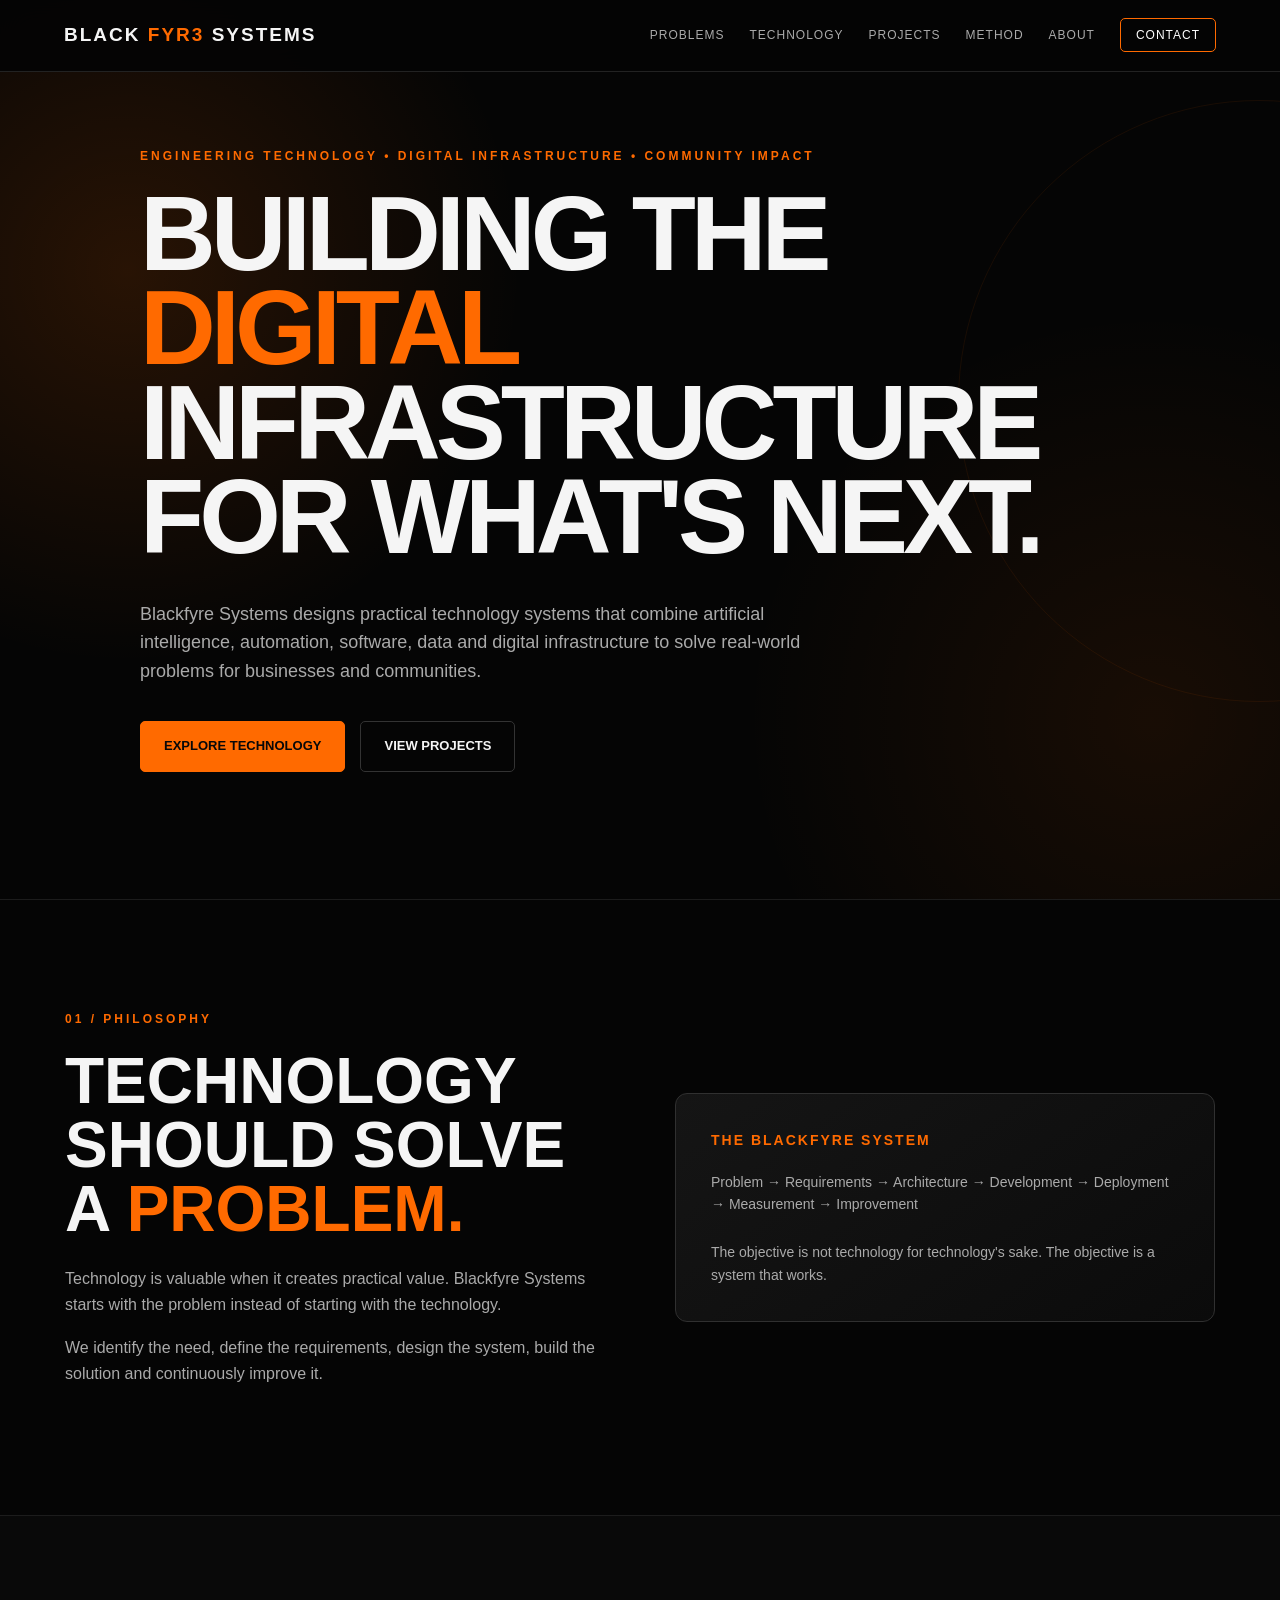
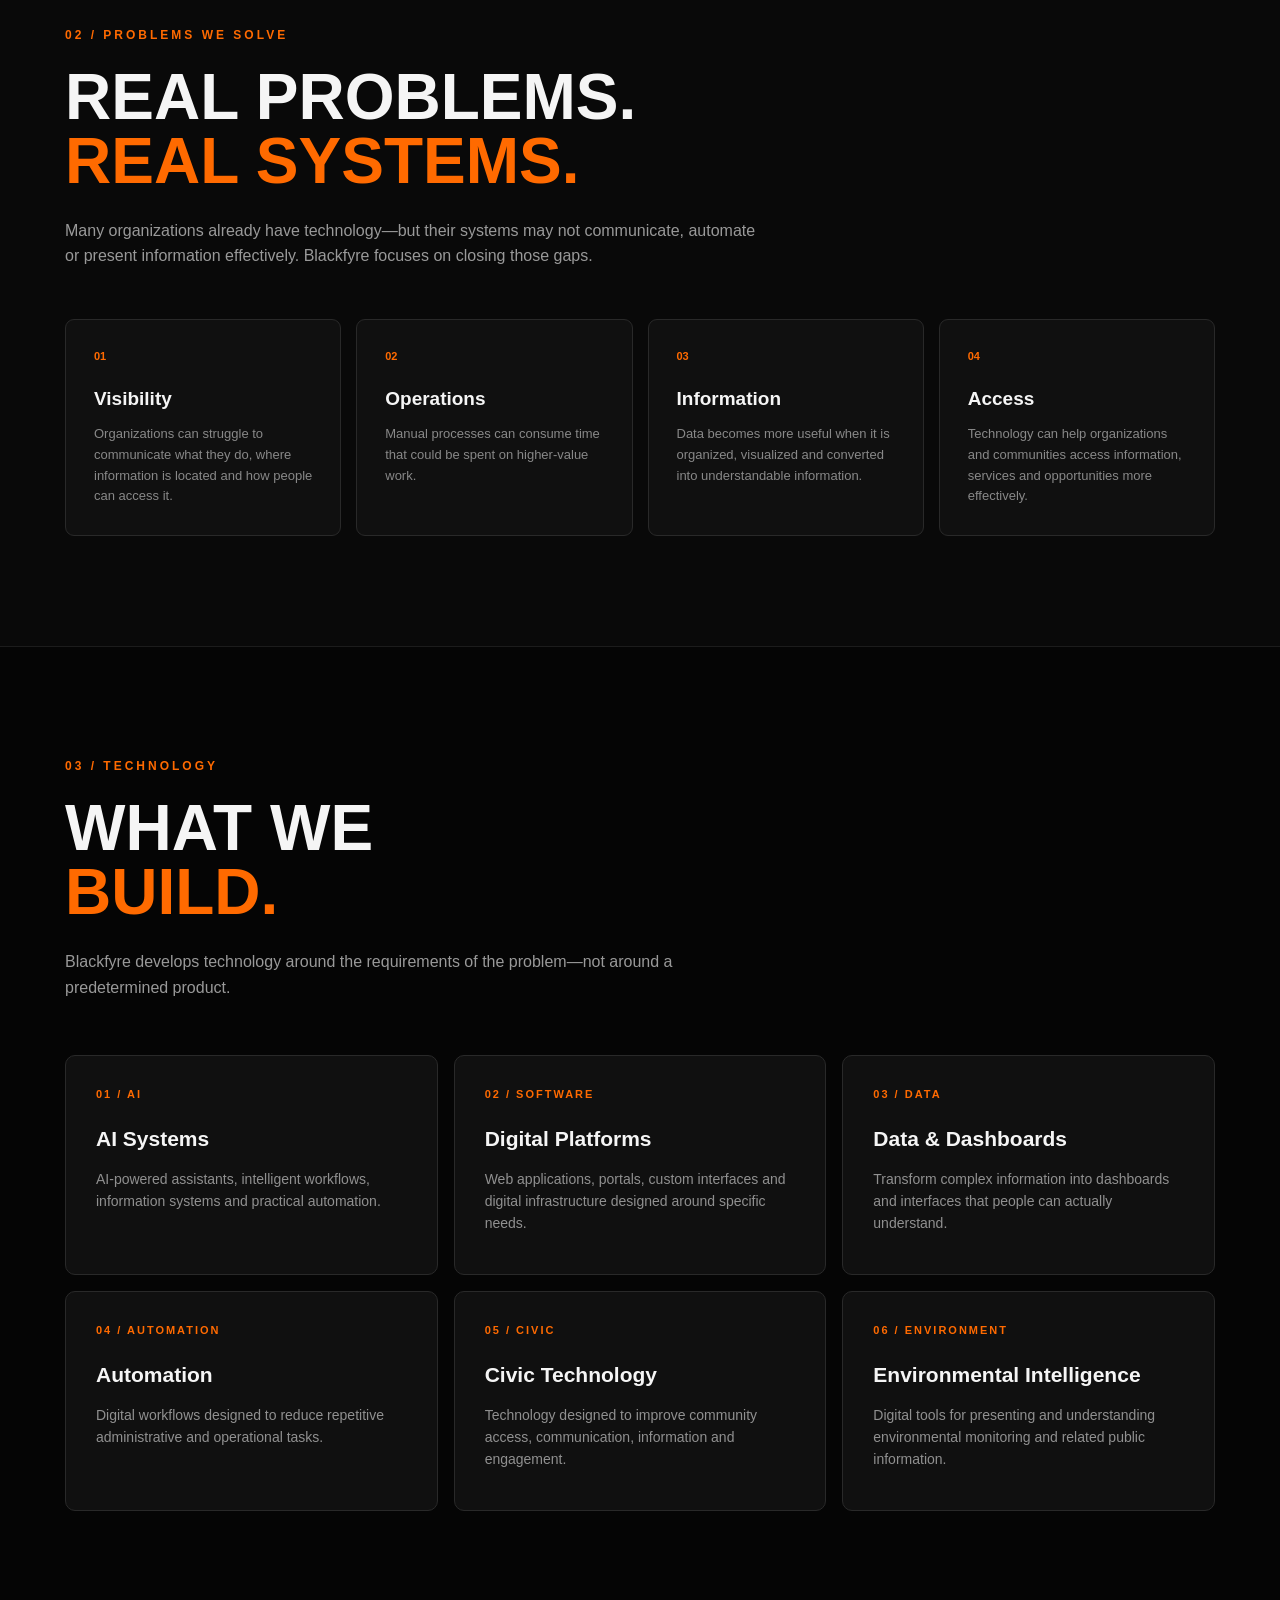
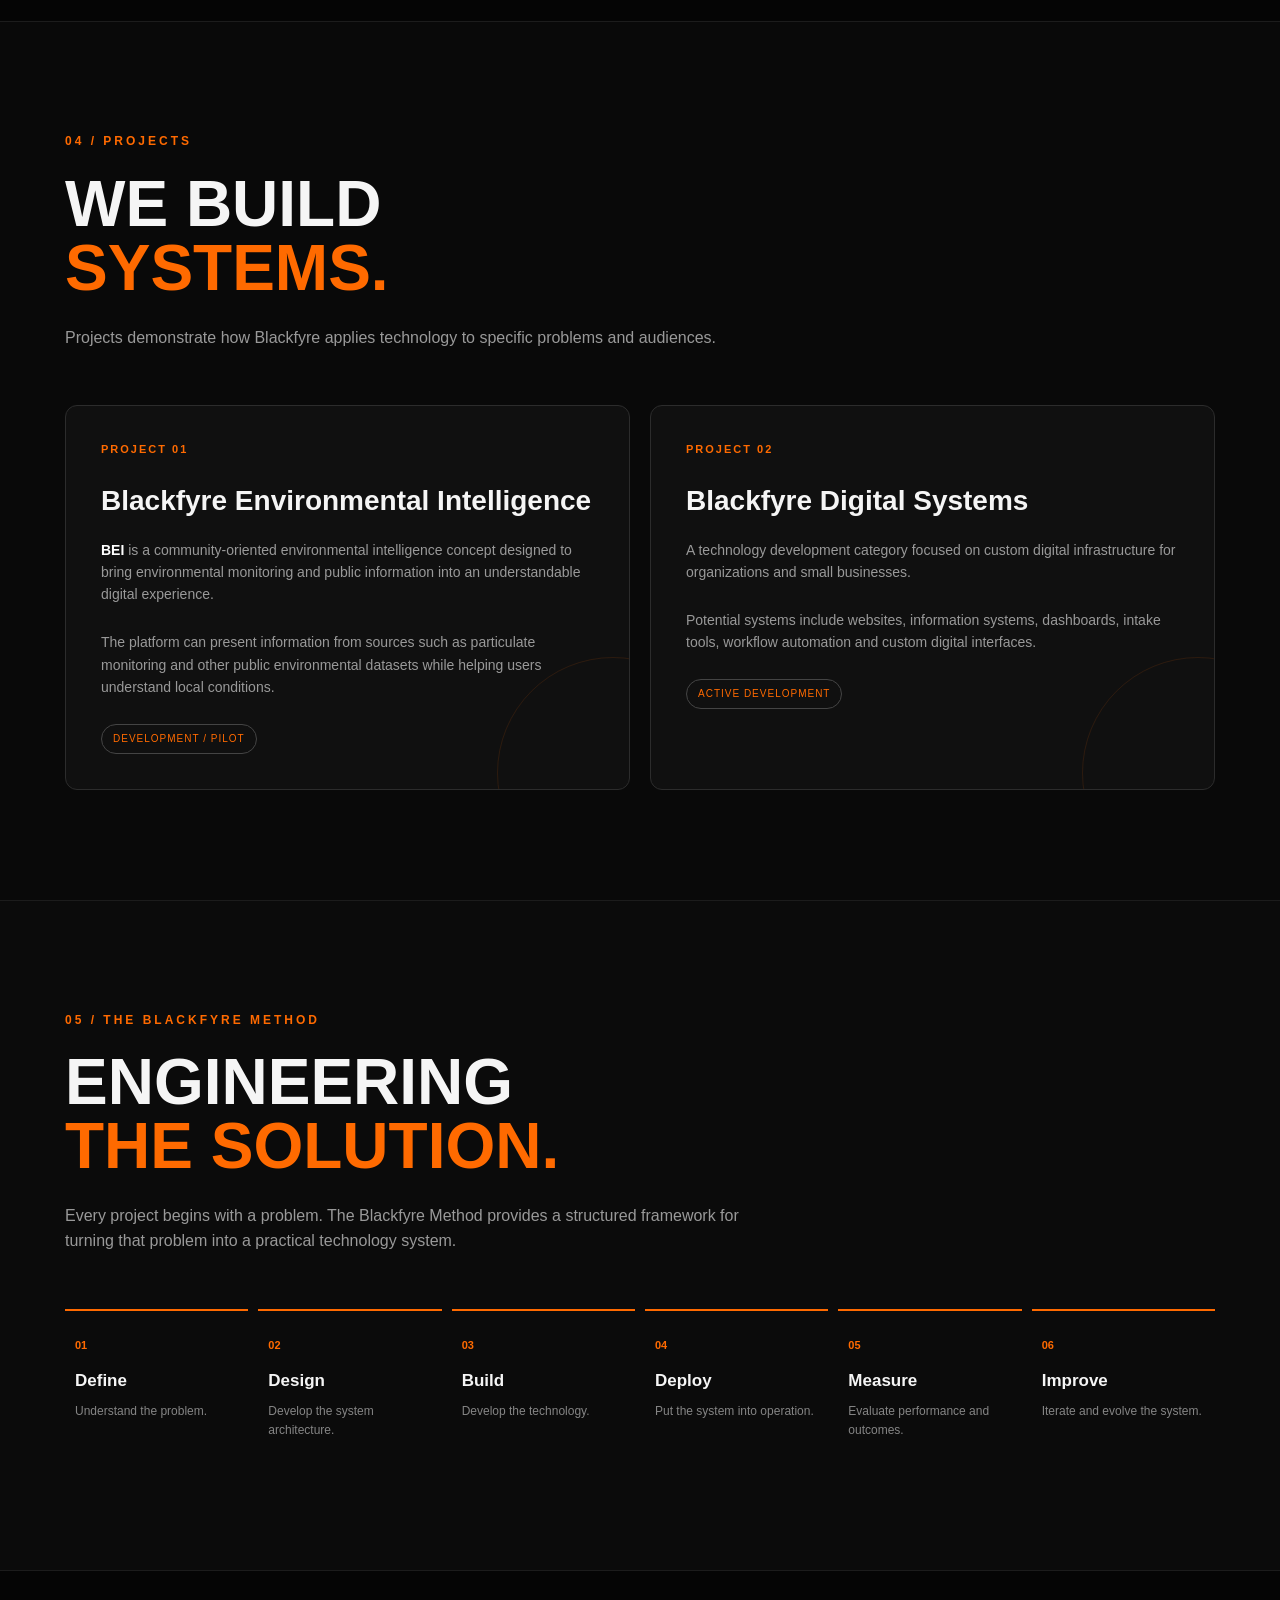
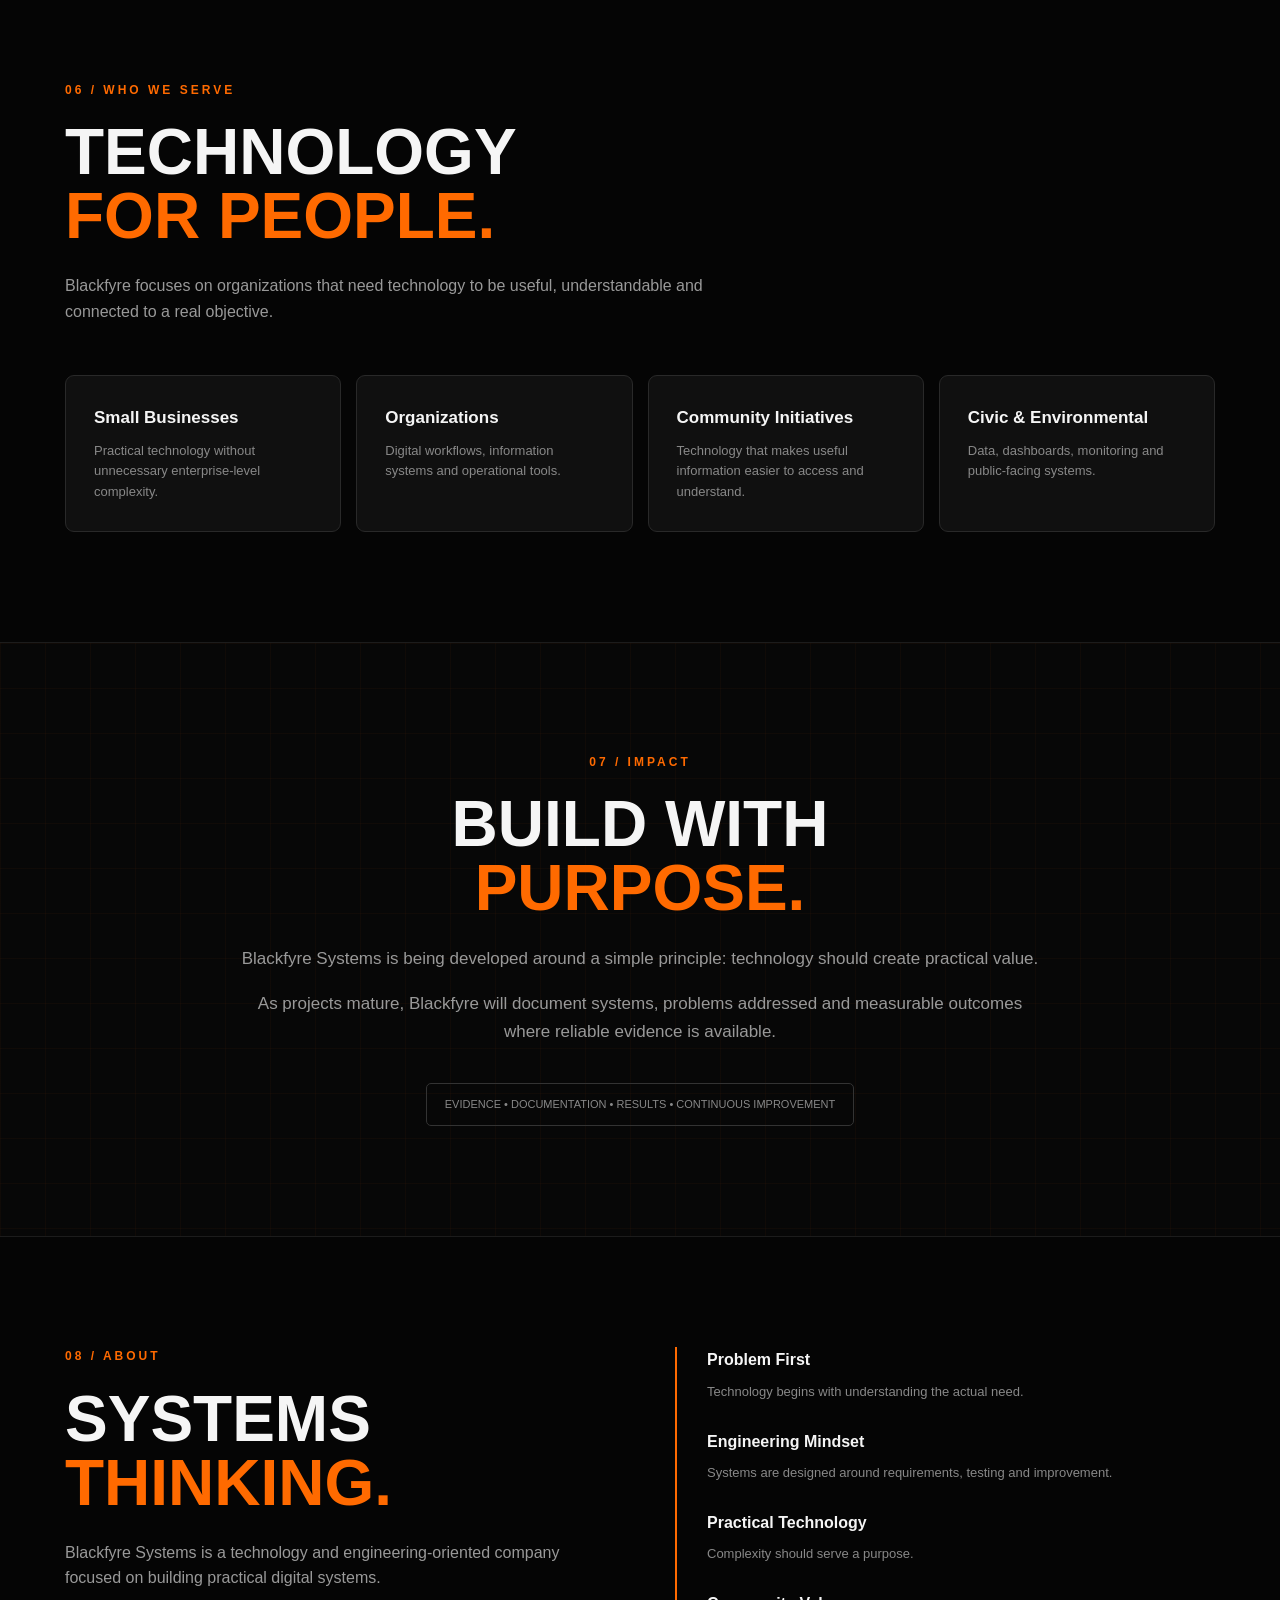
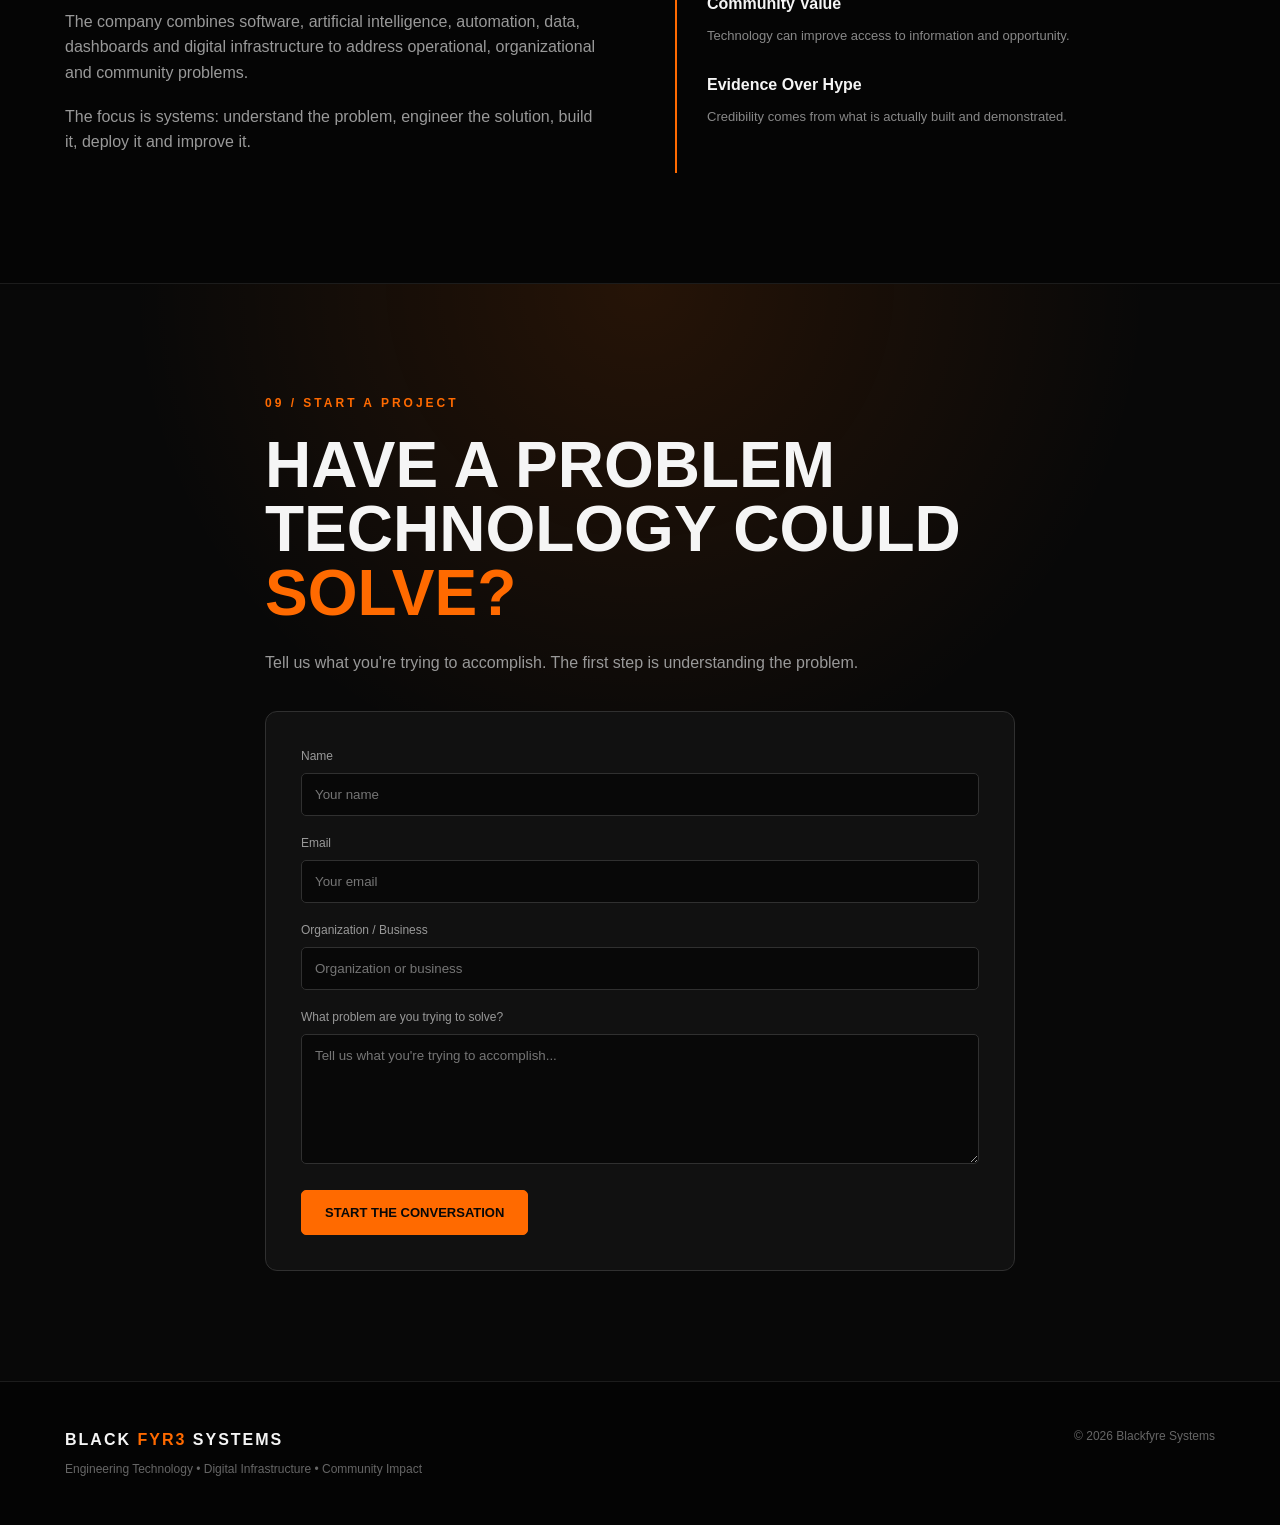
==== commit ca4df335: "Update index.html" ====
--- a/index.html
+++ b/index.html
@@ -1,684 +1,675 @@
 <!DOCTYPE html>
 <html lang="en">
 <head>
-  <meta charset="UTF-8">
-  <meta name="viewport" content="width=device-width, initial-scale=1.0">
-
-  <title>Blackfyre Systems | Engineering Technology & Digital Infrastructure</title>
-
-  <meta name="description" content="Blackfyre Systems designs practical technology systems combining AI, automation, software, data, dashboards, and digital infrastructure to solve real-world problems for businesses and communities.">
-
-  <meta name="keywords" content="Blackfyre Systems, AI systems, digital infrastructure, automation, dashboards, civic technology, environmental intelligence, software engineering">
-
-  <meta name="author" content="Blackfyre Systems">
-
-  <meta property="og:title" content="Blackfyre Systems">
-  <meta property="og:description" content="Building the digital infrastructure for businesses & communities.">
-  <meta property="og:type" content="website">
-
-  <style>
-    * {
-      margin: 0;
-      padding: 0;
-      box-sizing: border-box;
+<meta charset="UTF-8">
+<meta name="viewport" content="width=device-width, initial-scale=1.0">
+
+<title>Blackfyre Systems | Technology. Intelligence. Infrastructure.</title>
+
+<meta name="description" content="Blackfyre Systems builds practical technology systems combining artificial intelligence, automation, software, data, dashboards, and digital infrastructure for businesses and communities.">
+
+<meta name="keywords" content="Blackfyre Systems, AI systems, automation, software, digital infrastructure, data dashboards, civic technology, environmental intelligence">
+
+<meta name="author" content="Blackfyre Systems">
+
+<style>
+
+*{
+    margin:0;
+    padding:0;
+    box-sizing:border-box;
+}
+
+html{
+    scroll-behavior:smooth;
+}
+
+body{
+    font-family:Arial,Helvetica,sans-serif;
+    background:#050505;
+    color:#f5f5f5;
+    line-height:1.6;
+}
+
+:root{
+    --orange:#ff6a00;
+    --orange2:#ff8c32;
+    --black:#050505;
+    --dark:#0b0b0b;
+    --panel:#111;
+    --border:#292929;
+    --muted:#999;
+}
+
+a{
+    text-decoration:none;
+    color:inherit;
+}
+
+.container{
+    width:min(1150px,90%);
+    margin:auto;
+}
+
+section{
+    padding:110px 0;
+    border-bottom:1px solid #1c1c1c;
+}
+
+.orange{
+    color:var(--orange);
+}
+
+.eyebrow{
+    color:var(--orange);
+    font-size:12px;
+    font-weight:bold;
+    letter-spacing:3px;
+    text-transform:uppercase;
+    margin-bottom:20px;
+}
+
+/* NAVIGATION */
+
+nav{
+    position:fixed;
+    top:0;
+    left:0;
+    width:100%;
+    height:72px;
+    display:flex;
+    justify-content:space-between;
+    align-items:center;
+    padding:0 5%;
+    background:rgba(5,5,5,.94);
+    backdrop-filter:blur(15px);
+    border-bottom:1px solid #222;
+    z-index:999;
+}
+
+.logo{
+    font-size:19px;
+    font-weight:900;
+    letter-spacing:2px;
+}
+
+.logo span{
+    color:var(--orange);
+}
+
+.nav-links{
+    display:flex;
+    gap:25px;
+    list-style:none;
+    font-size:12px;
+    text-transform:uppercase;
+    letter-spacing:1px;
+}
+
+.nav-links a{
+    color:#aaa;
+    transition:.2s;
+}
+
+.nav-links a:hover{
+    color:var(--orange);
+}
+
+.nav-contact{
+    border:1px solid var(--orange);
+    padding:9px 15px;
+    border-radius:5px;
+    color:#fff!important;
+}
+
+/* HERO */
+
+.hero{
+    min-height:100vh;
+    display:flex;
+    align-items:center;
+    padding-top:130px;
+    position:relative;
+    overflow:hidden;
+    background:
+    radial-gradient(circle at 10% 30%,rgba(255,106,0,.14),transparent 30%),
+    radial-gradient(circle at 90% 80%,rgba(255,106,0,.08),transparent 30%),
+    #050505;
+}
+
+.hero:before{
+    content:"";
+    position:absolute;
+    width:600px;
+    height:600px;
+    border:1px solid rgba(255,106,0,.08);
+    border-radius:50%;
+    right:-280px;
+    top:100px;
+}
+
+.hero-content{
+    max-width:1000px;
+    position:relative;
+    z-index:2;
+}
+
+.hero h1{
+    font-size:clamp(52px,9vw,105px);
+    line-height:.9;
+    letter-spacing:-5px;
+    text-transform:uppercase;
+    margin-bottom:35px;
+}
+
+.hero h1 span{
+    color:var(--orange);
+}
+
+.hero p{
+    max-width:700px;
+    color:#aaa;
+    font-size:18px;
+    margin-bottom:35px;
+}
+
+.buttons{
+    display:flex;
+    gap:15px;
+    flex-wrap:wrap;
+}
+
+.btn{
+    display:inline-block;
+    padding:14px 23px;
+    border-radius:5px;
+    border:1px solid #333;
+    font-weight:bold;
+    font-size:13px;
+    transition:.25s;
+}
+
+.btn-primary{
+    background:var(--orange);
+    color:#080808;
+    border-color:var(--orange);
+}
+
+.btn-primary:hover{
+    background:var(--orange2);
+    transform:translateY(-2px);
+}
+
+.btn-secondary:hover{
+    border-color:var(--orange);
+    color:var(--orange);
+}
+
+/* INTRO */
+
+.intro-grid{
+    display:grid;
+    grid-template-columns:1fr 1fr;
+    gap:70px;
+    align-items:center;
+}
+
+h2{
+    font-size:clamp(38px,5vw,65px);
+    line-height:1;
+    margin-bottom:25px;
+    text-transform:uppercase;
+}
+
+.intro-text p{
+    color:#aaa;
+    margin-bottom:18px;
+    max-width:650px;
+}
+
+.system-card{
+    background:linear-gradient(145deg,#151515,#0b0b0b);
+    border:1px solid #303030;
+    border-radius:12px;
+    padding:35px;
+}
+
+.system-card h3{
+    color:var(--orange);
+    font-size:14px;
+    letter-spacing:2px;
+    margin-bottom:20px;
+}
+
+.system-card p{
+    color:#aaa;
+    font-size:14px;
+}
+
+/* PROBLEMS */
+
+.problem-section{
+    background:#090909;
+}
+
+.problem-grid{
+    display:grid;
+    grid-template-columns:repeat(4,1fr);
+    gap:15px;
+    margin-top:50px;
+}
+
+.problem{
+    background:#101010;
+    border:1px solid #292929;
+    padding:28px;
+    border-radius:9px;
+    transition:.25s;
+}
+
+.problem:hover{
+    border-color:var(--orange);
+    transform:translateY(-5px);
+}
+
+.problem-number{
+    color:var(--orange);
+    font-size:11px;
+    font-weight:bold;
+}
+
+.problem h3{
+    margin:18px 0 10px;
+    font-size:19px;
+}
+
+.problem p{
+    color:#888;
+    font-size:13px;
+}
+
+/* TECHNOLOGY */
+
+.tech-grid{
+    display:grid;
+    grid-template-columns:repeat(3,1fr);
+    gap:16px;
+    margin-top:55px;
+}
+
+.tech-card{
+    min-height:220px;
+    padding:30px;
+    background:#101010;
+    border:1px solid #292929;
+    border-radius:10px;
+    transition:.25s;
+}
+
+.tech-card:hover{
+    border-color:var(--orange);
+    transform:translateY(-5px);
+}
+
+.tech-card .number{
+    color:var(--orange);
+    font-size:11px;
+    font-weight:bold;
+    letter-spacing:2px;
+}
+
+.tech-card h3{
+    margin:18px 0 12px;
+    font-size:21px;
+}
+
+.tech-card p{
+    color:#909090;
+    font-size:14px;
+}
+
+/* PROJECTS */
+
+.projects{
+    background:#090909;
+}
+
+.project-grid{
+    display:grid;
+    grid-template-columns:1fr 1fr;
+    gap:20px;
+    margin-top:55px;
+}
+
+.project{
+    background:#101010;
+    border:1px solid #2c2c2c;
+    border-radius:12px;
+    padding:35px;
+    min-height:350px;
+    position:relative;
+    overflow:hidden;
+}
+
+.project:after{
+    content:"";
+    position:absolute;
+    width:230px;
+    height:230px;
+    border:1px solid rgba(255,106,0,.12);
+    border-radius:50%;
+    right:-100px;
+    bottom:-100px;
+}
+
+.project-number{
+    color:var(--orange);
+    font-size:11px;
+    font-weight:bold;
+    letter-spacing:2px;
+}
+
+.project h3{
+    font-size:28px;
+    margin:20px 0 15px;
+}
+
+.project p{
+    color:#999;
+    font-size:14px;
+    max-width:650px;
+}
+
+.status{
+    display:inline-block;
+    margin-top:25px;
+    padding:6px 11px;
+    border:1px solid #444;
+    border-radius:20px;
+    color:var(--orange);
+    font-size:10px;
+    letter-spacing:1px;
+    text-transform:uppercase;
+}
+
+/* METHOD */
+
+.method{
+    background:#0b0b0b;
+}
+
+.process{
+    display:grid;
+    grid-template-columns:repeat(6,1fr);
+    gap:10px;
+    margin-top:55px;
+}
+
+.step{
+    border-top:2px solid var(--orange);
+    padding:20px 10px;
+}
+
+.step span{
+    color:var(--orange);
+    font-size:11px;
+    font-weight:bold;
+}
+
+.step h3{
+    margin-top:10px;
+    font-size:17px;
+}
+
+.step p{
+    color:#858585;
+    font-size:12px;
+    margin-top:8px;
+}
+
+/* WHO */
+
+.serve-grid{
+    display:grid;
+    grid-template-columns:repeat(4,1fr);
+    gap:15px;
+    margin-top:50px;
+}
+
+.serve{
+    padding:28px;
+    background:#101010;
+    border:1px solid #292929;
+    border-radius:9px;
+}
+
+.serve h3{
+    font-size:17px;
+    margin-bottom:10px;
+}
+
+.serve p{
+    color:#888;
+    font-size:13px;
+}
+
+/* IMPACT */
+
+.impact{
+    text-align:center;
+    background:
+    linear-gradient(rgba(255,106,0,.035) 1px,transparent 1px),
+    linear-gradient(90deg,rgba(255,106,0,.035) 1px,transparent 1px),
+    #070707;
+    background-size:45px 45px;
+}
+
+.impact-content{
+    max-width:800px;
+    margin:auto;
+}
+
+.impact p{
+    color:#999;
+    font-size:17px;
+    margin-bottom:18px;
+}
+
+.impact-note{
+    display:inline-block;
+    margin-top:20px;
+    padding:12px 18px;
+    border:1px solid #333;
+    border-radius:5px;
+    color:#888;
+    font-size:11px;
+}
+
+/* ABOUT */
+
+.about-grid{
+    display:grid;
+    grid-template-columns:1fr 1fr;
+    gap:70px;
+}
+
+.about p{
+    color:#999;
+    margin-bottom:18px;
+}
+
+.principles{
+    border-left:2px solid var(--orange);
+    padding-left:30px;
+}
+
+.principle{
+    margin-bottom:25px;
+}
+
+.principle strong{
+    display:block;
+    margin-bottom:5px;
+}
+
+.principle span{
+    color:#888;
+    font-size:13px;
+}
+
+/* CONTACT */
+
+.contact{
+    background:
+    radial-gradient(circle at 50% 0%,rgba(255,106,0,.12),transparent 40%),
+    #080808;
+}
+
+.contact-content{
+    max-width:750px;
+    margin:auto;
+}
+
+.contact-intro{
+    color:#999;
+    margin-bottom:35px;
+}
+
+.contact-box{
+    background:#111;
+    border:1px solid #303030;
+    border-radius:12px;
+    padding:35px;
+}
+
+.contact-box label{
+    display:block;
+    color:#999;
+    font-size:12px;
+    margin-bottom:7px;
+}
+
+.contact-box input,
+.contact-box textarea{
+    width:100%;
+    background:#080808;
+    color:#fff;
+    border:1px solid #303030;
+    padding:13px;
+    border-radius:5px;
+    margin-bottom:18px;
+    font-family:inherit;
+}
+
+.contact-box textarea{
+    min-height:130px;
+    resize:vertical;
+}
+
+.contact-box input:focus,
+.contact-box textarea:focus{
+    outline:none;
+    border-color:var(--orange);
+}
+
+/* FOOTER */
+
+footer{
+    padding:45px 0;
+    background:#040404;
+}
+
+.footer{
+    display:flex;
+    justify-content:space-between;
+    gap:30px;
+    flex-wrap:wrap;
+}
+
+.footer-brand{
+    font-weight:bold;
+    letter-spacing:2px;
+}
+
+.footer-brand span{
+    color:var(--orange);
+}
+
+footer p{
+    color:#666;
+    font-size:12px;
+}
+
+/* MOBILE */
+
+@media(max-width:850px){
+
+    .nav-links{
+        display:none;
     }
 
-    html {
-      scroll-behavior: smooth;
+    .hero h1{
+        font-size:58px;
+        letter-spacing:-3px;
     }
 
-    body {
-      font-family: Arial, Helvetica, sans-serif;
-      background: #070707;
-      color: #f5f5f5;
-      line-height: 1.6;
+    .intro-grid,
+    .project-grid,
+    .about-grid{
+        grid-template-columns:1fr;
     }
 
-    a {
-      color: inherit;
-      text-decoration: none;
+    .tech-grid{
+        grid-template-columns:1fr 1fr;
     }
 
-    :root {
-      --orange: #ff7200;
-      --orange-light: #ff8a1f;
-      --dark: #070707;
-      --panel: #101010;
-      --panel2: #141414;
-      --border: #292929;
-      --muted: #999;
-      --white: #f7f7f7;
+    .problem-grid,
+    .serve-grid{
+        grid-template-columns:1fr 1fr;
     }
 
-    /* NAVIGATION */
-
-    nav {
-      position: fixed;
-      top: 0;
-      left: 0;
-      width: 100%;
-      height: 72px;
-      display: flex;
-      justify-content: space-between;
-      align-items: center;
-      padding: 0 7%;
-      background: rgba(7,7,7,0.94);
-      backdrop-filter: blur(12px);
-      border-bottom: 1px solid #202020;
-      z-index: 1000;
+    .process{
+        grid-template-columns:1fr 1fr;
     }
-
-    .logo {
-      font-weight: 900;
-      letter-spacing: 2px;
-      font-size: 20px;
+}
+
+@media(max-width:550px){
+
+    section{
+        padding:80px 0;
     }
 
-    .logo span {
-      color: var(--orange);
+    .hero{
+        padding-top:120px;
     }
 
-    .nav-links {
-      display: flex;
-      gap: 28px;
-      list-style: none;
-      font-size: 13px;
-      text-transform: uppercase;
-      letter-spacing: 1px;
+    .hero h1{
+        font-size:48px;
     }
 
-    .nav-links a {
-      color: #bbb;
-      transition: .2s;
+    .hero p{
+        font-size:16px;
     }
 
-    .nav-links a:hover {
-      color: var(--orange);
+    h2{
+        font-size:40px;
     }
 
-    .nav-button {
-      border: 1px solid var(--orange);
-      padding: 9px 16px;
-      border-radius: 5px;
-      color: white !important;
+    .tech-grid,
+    .problem-grid,
+    .serve-grid,
+    .process{
+        grid-template-columns:1fr;
     }
 
-    .nav-button:hover {
-      background: var(--orange);
+    .project,
+    .tech-card,
+    .system-card{
+        padding:25px;
     }
-
-    /* GENERAL */
-
-    section {
-      padding: 110px 8%;
-      border-bottom: 1px solid #202020;
-    }
-
-    .container {
-      max-width: 1100px;
-      margin: auto;
-    }
-
-    .eyebrow {
-      color: var(--orange);
-      text-transform: uppercase;
-      font-size: 12px;
-      font-weight: bold;
-      letter-spacing: 2px;
-      margin-bottom: 18px;
-    }
-
-    h2 {
-      font-size: clamp(34px, 5vw, 58px);
-      line-height: 1.05;
-      margin-bottom: 25px;
-    }
-
-    .section-intro {
-      max-width: 700px;
-      color: #aaa;
-      font-size: 17px;
-    }
-
-    .orange {
-      color: var(--orange);
-    }
-
-    /* HERO */
-
-    .hero {
-      min-height: 100vh;
-      display: flex;
-      align-items: center;
-      position: relative;
-      overflow: hidden;
-      padding-top: 130px;
-      background:
-        radial-gradient(circle at 15% 30%, rgba(255,114,0,.12), transparent 28%),
-        radial-gradient(circle at 90% 70%, rgba(255,114,0,.08), transparent 30%),
-        #070707;
-    }
-
-    .hero:after {
-      content: "";
-      position: absolute;
-      width: 600px;
-      height: 600px;
-      border: 1px solid rgba(255,114,0,.08);
-      border-radius: 50%;
-      right: -250px;
-      top: 120px;
-    }
-
-    .hero-content {
-      max-width: 1000px;
-      position: relative;
-      z-index: 2;
-    }
-
-    .hero h1 {
-      font-size: clamp(52px, 9vw, 110px);
-      line-height: .91;
-      letter-spacing: -5px;
-      text-transform: uppercase;
-      margin-bottom: 35px;
-      max-width: 1050px;
-    }
-
-    .hero h1 span {
-      color: var(--orange);
-    }
-
-    .hero p {
-      max-width: 680px;
-      color: #aaa;
-      font-size: 18px;
-      margin-bottom: 35px;
-    }
-
-    .buttons {
-      display: flex;
-      gap: 14px;
-      flex-wrap: wrap;
-    }
-
-    .btn {
-      display: inline-block;
-      padding: 14px 23px;
-      border-radius: 6px;
-      border: 1px solid var(--border);
-      font-weight: bold;
-      font-size: 14px;
-      transition: .2s;
-    }
-
-    .btn-primary {
-      background: var(--orange);
-      color: #080808;
-      border-color: var(--orange);
-    }
-
-    .btn-primary:hover {
-      background: var(--orange-light);
-      transform: translateY(-2px);
-    }
-
-    .btn-secondary:hover {
-      border-color: var(--orange);
-      color: var(--orange);
-    }
-
-    /* PROBLEM */
-
-    .problem-grid {
-      display: grid;
-      grid-template-columns: 1fr 1fr;
-      gap: 70px;
-      align-items: center;
-    }
-
-    .problem-text p {
-      color: #aaa;
-      max-width: 650px;
-      margin-bottom: 18px;
-    }
-
-    .method-card {
-      background: linear-gradient(145deg, #151515, #0c0c0c);
-      border: 1px solid #303030;
-      padding: 35px;
-      border-radius: 14px;
-      position: relative;
-    }
-
-    .method-card:before {
-      content: "";
-      position: absolute;
-      width: 9px;
-      height: 9px;
-      border-radius: 50%;
-      background: var(--orange);
-      left: 25px;
-      top: -5px;
-      box-shadow: 0 0 20px var(--orange);
-    }
-
-    .method-card h3 {
-      color: var(--orange);
-      font-size: 15px;
-      margin-bottom: 18px;
-      letter-spacing: 1px;
-    }
-
-    .method-card p {
-      color: #aaa;
-      font-size: 14px;
-    }
-
-    /* BUILD */
-
-    .build-section {
-      background:
-        radial-gradient(circle at 80% 20%, rgba(255,114,0,.07), transparent 30%),
-        #080808;
-    }
-
-    .build-title {
-      text-align: center;
-      margin-bottom: 60px;
-    }
-
-    .build-title h2 {
-      text-transform: uppercase;
-    }
-
-    .tech-grid {
-      display: grid;
-      grid-template-columns: repeat(3, 1fr);
-      gap: 16px;
-    }
-
-    .tech-card {
-      background: #101010;
-      border: 1px solid #292929;
-      border-radius: 10px;
-      padding: 30px;
-      min-height: 220px;
-      transition: .25s;
-    }
-
-    .tech-card:hover {
-      border-color: var(--orange);
-      transform: translateY(-5px);
-    }
-
-    .tech-number {
-      color: var(--orange);
-      font-size: 11px;
-      letter-spacing: 2px;
-      font-weight: bold;
-    }
-
-    .tech-card h3 {
-      margin: 18px 0 12px;
-      font-size: 21px;
-    }
-
-    .tech-card p {
-      color: #999;
-      font-size: 14px;
-    }
-
-    /* PROJECTS */
-
-    .project-grid {
-      display: grid;
-      grid-template-columns: 1fr 1fr;
-      gap: 20px;
-      margin-top: 55px;
-    }
-
-    .project-card {
-      background: #101010;
-      border: 1px solid #292929;
-      border-radius: 12px;
-      padding: 35px;
-      min-height: 330px;
-      position: relative;
-      overflow: hidden;
-    }
-
-    .project-card:after {
-      content: "";
-      position: absolute;
-      width: 200px;
-      height: 200px;
-      border-radius: 50%;
-      border: 1px solid rgba(255,114,0,.15);
-      right: -90px;
-      bottom: -90px;
-    }
-
-    .project-number {
-      font-size: 11px;
-      color: var(--orange);
-      font-weight: bold;
-      letter-spacing: 2px;
-    }
-
-    .project-card h3 {
-      font-size: 29px;
-      margin: 22px 0 12px;
-    }
-
-    .project-card p {
-      color: #aaa;
-      font-size: 15px;
-      max-width: 600px;
-    }
-
-    .status {
-      display: inline-block;
-      margin-top: 25px;
-      border: 1px solid #444;
-      padding: 6px 10px;
-      border-radius: 20px;
-      font-size: 10px;
-      color: var(--orange);
-      text-transform: uppercase;
-      letter-spacing: 1px;
-    }
-
-    /* METHOD */
-
-    .method-section {
-      background: #0b0b0b;
-    }
-
-    .process {
-      display: grid;
-      grid-template-columns: repeat(6, 1fr);
-      gap: 10px;
-      margin-top: 55px;
-    }
-
-    .process-step {
-      border-top: 2px solid var(--orange);
-      padding: 22px 12px;
-    }
-
-    .process-step span {
-      color: var(--orange);
-      font-size: 11px;
-      font-weight: bold;
-    }
-
-    .process-step h3 {
-      margin-top: 12px;
-      font-size: 17px;
-    }
-
-    .process-step p {
-      margin-top: 8px;
-      color: #888;
-      font-size: 12px;
-    }
-
-    /* WHO */
-
-    .serve-grid {
-      display: grid;
-      grid-template-columns: repeat(4, 1fr);
-      gap: 15px;
-      margin-top: 50px;
-    }
-
-    .serve-card {
-      padding: 28px;
-      background: #101010;
-      border: 1px solid #292929;
-      border-radius: 8px;
-    }
-
-    .serve-card h3 {
-      font-size: 17px;
-      margin-bottom: 10px;
-    }
-
-    .serve-card p {
-      color: #888;
-      font-size: 13px;
-    }
-
-    /* IMPACT */
-
-    .impact {
-      text-align: center;
-      background:
-        linear-gradient(rgba(255,114,0,.04) 1px, transparent 1px),
-        linear-gradient(90deg, rgba(255,114,0,.04) 1px, transparent 1px),
-        #080808;
-      background-size: 45px 45px;
-    }
-
-    .impact-content {
-      max-width: 800px;
-      margin: auto;
-    }
-
-    .impact h2 {
-      text-transform: uppercase;
-    }
-
-    .impact p {
-      color: #aaa;
-      font-size: 17px;
-    }
-
-    .impact-note {
-      display: inline-block;
-      margin-top: 30px;
-      padding: 12px 18px;
-      border: 1px solid #333;
-      border-radius: 6px;
-      color: #aaa;
-      font-size: 12px;
-    }
-
-    /* ABOUT */
-
-    .about-grid {
-      display: grid;
-      grid-template-columns: 1fr 1fr;
-      gap: 70px;
-    }
-
-    .about-grid p {
-      color: #aaa;
-      margin-bottom: 18px;
-    }
-
-    .principles {
-      border-left: 2px solid var(--orange);
-      padding-left: 30px;
-    }
-
-    .principles div {
-      margin-bottom: 25px;
-    }
-
-    .principles strong {
-      display: block;
-      color: white;
-      margin-bottom: 4px;
-    }
-
-    .principles span {
-      color: #888;
-      font-size: 13px;
-    }
-
-    /* CONTACT */
-
-    .contact {
-      background:
-        radial-gradient(circle at 50% 0%, rgba(255,114,0,.12), transparent 40%),
-        #080808;
-      text-align: center;
-    }
-
-    .contact-content {
-      max-width: 750px;
-      margin: auto;
-    }
-
-    .contact h2 {
-      text-transform: uppercase;
-    }
-
-    .contact p {
-      color: #999;
-      margin-bottom: 35px;
-    }
-
-    .contact-box {
-      background: #111;
-      border: 1px solid #303030;
-      border-radius: 12px;
-      padding: 35px;
-      margin-top: 35px;
-      text-align: left;
-    }
-
-    .contact-box label {
-      display: block;
-      font-size: 12px;
-      color: #999;
-      margin-bottom: 7px;
-    }
-
-    .contact-box input,
-    .contact-box textarea {
-      width: 100%;
-      background: #080808;
-      border: 1px solid #303030;
-      color: white;
-      padding: 13px;
-      border-radius: 5px;
-      margin-bottom: 18px;
-      font-family: inherit;
-    }
-
-    .contact-box textarea {
-      min-height: 130px;
-      resize: vertical;
-    }
-
-    .contact-box input:focus,
-    .contact-box textarea:focus {
-      outline: none;
-      border-color: var(--orange);
-    }
-
-    /* FOOTER */
-
-    footer {
-      padding: 45px 8%;
-      background: #050505;
-      border-top: 1px solid #202020;
-    }
-
-    .footer-grid {
-      max-width: 1100px;
-      margin: auto;
-      display: flex;
-      justify-content: space-between;
-      gap: 30px;
-      flex-wrap: wrap;
-    }
-
-    footer p {
-      color: #666;
-      font-size: 12px;
-    }
-
-    .footer-brand {
-      font-weight: bold;
-      letter-spacing: 2px;
-    }
-
-    .footer-brand span {
-      color: var(--orange);
-    }
-
-    /* MOBILE */
-
-    @media(max-width: 850px) {
-
-      nav {
-        padding: 0 5%;
-      }
-
-      .nav-links {
-        display: none;
-      }
-
-      section {
-        padding: 80px 6%;
-      }
-
-      .hero h1 {
-        font-size: clamp(48px, 14vw, 80px);
-        letter-spacing: -3px;
-      }
-
-      .problem-grid,
-      .project-grid,
-      .about-grid {
-        grid-template-columns: 1fr;
-      }
-
-      .tech-grid {
-        grid-template-columns: 1fr 1fr;
-      }
-
-      .serve-grid {
-        grid-template-columns: 1fr 1fr;
-      }
-
-      .process {
-        grid-template-columns: 1fr 1fr;
-      }
-    }
-
-    @media(max-width: 550px) {
-
-      .tech-grid,
-      .serve-grid,
-      .process {
-        grid-template-columns: 1fr;
-      }
-
-      .hero {
-        min-height: 90vh;
-      }
-
-      .hero h1 {
-        font-size: 50px;
-      }
-
-      h2 {
-        font-size: 38px;
-      }
-
-      .method-card,
-      .project-card,
-      .tech-card {
-        padding: 25px;
-      }
-    }
-
-  </style>
+}
+
+</style>
 </head>
 
 <body>
@@ -686,382 +677,560 @@
 <!-- NAVIGATION -->
 
 <nav>
-  <a href="#top" class="logo">BLACK <span>FYR3</span> SYSTEMS</a>
-
-  <ul class="nav-links">
-    <li><a href="#build">Technology</a></li>
-    <li><a href="#projects">Projects</a></li>
-    <li><a href="#method">Method</a></li>
-    <li><a href="#about">About</a></li>
-    <li><a href="#contact" class="nav-button">Contact</a></li>
-  </ul>
+
+<a href="#home" class="logo">
+BLACK <span>FYR3</span> SYSTEMS
+</a>
+
+<ul class="nav-links">
+
+<li><a href="#problems">Problems</a></li>
+<li><a href="#technology">Technology</a></li>
+<li><a href="#projects">Projects</a></li>
+<li><a href="#method">Method</a></li>
+<li><a href="#about">About</a></li>
+<li><a href="#contact" class="nav-contact">Contact</a></li>
+
+</ul>
+
 </nav>
 
 
 <!-- HERO -->
 
-<section class="hero" id="top">
-  <div class="container hero-content">
-
-    <div class="eyebrow">
-      Engineering Technology • Digital Infrastructure • Community Impact
-    </div>
-
-    <h1>
-      BUILDING THE<br>
-      <span>FUTURE</span><br>
-      FOR BUSINESSES<br>
-      & COMMUNITIES.
-    </h1>
-
-    <p>
-      Blackfyre Systems designs practical technology systems that connect
-      artificial intelligence, automation, software, data, dashboards and
-      digital infrastructure to solve real operational and community problems.
-    </p>
-
-    <div class="buttons">
-      <a href="#build" class="btn btn-primary">Explore What We Build</a>
-      <a href="#projects" class="btn btn-secondary">View Projects</a>
-    </div>
-
-  </div>
+<section class="hero" id="home">
+
+<div class="container hero-content">
+
+<div class="eyebrow">
+Engineering Technology • Digital Infrastructure • Community Impact
+</div>
+
+<h1>
+BUILDING THE
+<br>
+<span>DIGITAL</span>
+<br>
+INFRASTRUCTURE
+<br>
+FOR WHAT'S NEXT.
+</h1>
+
+<p>
+Blackfyre Systems designs practical technology systems that combine
+artificial intelligence, automation, software, data and digital
+infrastructure to solve real-world problems for businesses and communities.
+</p>
+
+<div class="buttons">
+
+<a href="#technology" class="btn btn-primary">
+EXPLORE TECHNOLOGY
+</a>
+
+<a href="#projects" class="btn btn-secondary">
+VIEW PROJECTS
+</a>
+
+</div>
+
+</div>
+
 </section>
 
 
-<!-- PROBLEM -->
-
-<section id="problem">
-  <div class="container problem-grid">
-
-    <div class="problem-text">
-
-      <div class="eyebrow">01 / The Problem</div>
-
-      <h2>
-        Technology should<br>
-        solve a <span class="orange">problem.</span>
-      </h2>
-
-      <p>
-        Technology is only valuable when it creates practical value.
-        Blackfyre Systems focuses on understanding the problem first,
-        then designing technology around the actual need.
-      </p>
-
-      <p>
-        We combine engineering thinking with software, artificial
-        intelligence, automation and data to create systems that are
-        practical, understandable and scalable.
-      </p>
-
-    </div>
-
-    <div class="method-card">
-
-      <h3>THE BLACKFYRE APPROACH</h3>
-
-      <p>
-        Identify the problem.<br>
-        Define the requirements.<br>
-        Design the system.<br>
-        Build it.<br>
-        Test it.<br>
-        Deploy it.<br>
-        Measure the result.<br>
-        Improve it.
-      </p>
-
-    </div>
-
-  </div>
+<!-- PHILOSOPHY -->
+
+<section>
+
+<div class="container intro-grid">
+
+<div class="intro-text">
+
+<div class="eyebrow">
+01 / Philosophy
+</div>
+
+<h2>
+Technology should solve a
+<span class="orange">problem.</span>
+</h2>
+
+<p>
+Technology is valuable when it creates practical value.
+Blackfyre Systems starts with the problem instead of starting
+with the technology.
+</p>
+
+<p>
+We identify the need, define the requirements, design the system,
+build the solution and continuously improve it.
+</p>
+
+</div>
+
+
+<div class="system-card">
+
+<h3>
+THE BLACKFYRE SYSTEM
+</h3>
+
+<p>
+Problem → Requirements → Architecture → Development →
+Deployment → Measurement → Improvement
+</p>
+
+<br>
+
+<p>
+The objective is not technology for technology's sake.
+The objective is a system that works.
+</p>
+
+</div>
+
+</div>
+
 </section>
 
 
-<!-- WHAT WE BUILD -->
-
-<section class="build-section" id="build">
-
-  <div class="container">
-
-    <div class="build-title">
-
-      <div class="eyebrow">02 / What We Build</div>
-
-      <h2>
-        REAL PROBLEMS.<br>
-        <span class="orange">PRACTICAL SYSTEMS.</span>
-      </h2>
-
-      <p class="section-intro" style="margin:auto;">
-        Technology should make information easier to use, operations
-        easier to manage, and opportunities easier to access.
-      </p>
-
-    </div>
-
-
-    <div class="tech-grid">
-
-      <div class="tech-card">
-        <div class="tech-number">01 / AI</div>
-        <h3>AI Systems</h3>
-        <p>
-          AI-powered assistants, intelligent workflows, information tools
-          and practical automation designed around real use cases.
-        </p>
-      </div>
-
-      <div class="tech-card">
-        <div class="tech-number">02 / DIGITAL</div>
-        <h3>Digital Platforms</h3>
-        <p>
-          Web applications, portals, custom software interfaces and
-          digital infrastructure built for specific organizational needs.
-        </p>
-      </div>
-
-      <div class="tech-card">
-        <div class="tech-number">03 / DATA</div>
-        <h3>Data & Dashboards</h3>
-        <p>
-          Systems that organize complex information and transform it into
-          understandable, useful insight.
-        </p>
-      </div>
-
-      <div class="tech-card">
-        <div class="tech-number">04 / AUTOMATION</div>
-        <h3>Automation</h3>
-        <p>
-          Digital workflows that reduce repetitive administrative and
-          operational tasks.
-        </p>
-      </div>
-
-      <div class="tech-card">
-        <div class="tech-number">05 / CIVIC</div>
-        <h3>Civic Technology</h3>
-        <p>
-          Digital tools designed to improve community access, communication,
-          information and engagement.
-        </p>
-      </div>
-
-      <div class="tech-card">
-        <div class="tech-number">06 / ENVIRONMENT</div>
-        <h3>Environmental Intelligence</h3>
-        <p>
-          Technology for presenting and understanding environmental
-          monitoring and related public information.
-        </p>
-      </div>
-
-    </div>
-
-  </div>
+<!-- PROBLEMS -->
+
+<section class="problem-section" id="problems">
+
+<div class="container">
+
+<div class="eyebrow">
+02 / Problems We Solve
+</div>
+
+<h2>
+REAL PROBLEMS.
+<br>
+<span class="orange">REAL SYSTEMS.</span>
+</h2>
+
+<p style="color:#999;max-width:700px;">
+Many organizations already have technology—but their systems
+may not communicate, automate or present information effectively.
+Blackfyre focuses on closing those gaps.
+</p>
+
+
+<div class="problem-grid">
+
+<div class="problem">
+
+<div class="problem-number">01</div>
+
+<h3>Visibility</h3>
+
+<p>
+Organizations can struggle to communicate what they do,
+where information is located and how people can access it.
+</p>
+
+</div>
+
+
+<div class="problem">
+
+<div class="problem-number">02</div>
+
+<h3>Operations</h3>
+
+<p>
+Manual processes can consume time that could be spent on
+higher-value work.
+</p>
+
+</div>
+
+
+<div class="problem">
+
+<div class="problem-number">03</div>
+
+<h3>Information</h3>
+
+<p>
+Data becomes more useful when it is organized, visualized
+and converted into understandable information.
+</p>
+
+</div>
+
+
+<div class="problem">
+
+<div class="problem-number">04</div>
+
+<h3>Access</h3>
+
+<p>
+Technology can help organizations and communities access
+information, services and opportunities more effectively.
+</p>
+
+</div>
+
+</div>
+
+</div>
+
 </section>
 
 
+<!-- TECHNOLOGY -->
+
+<section id="technology">
+
+<div class="container">
+
+<div class="eyebrow">
+03 / Technology
+</div>
+
+<h2>
+WHAT WE
+<br>
+<span class="orange">BUILD.</span>
+</h2>
+
+<p style="color:#999;max-width:700px;">
+Blackfyre develops technology around the requirements of
+the problem—not around a predetermined product.
+</p>
+
+
+<div class="tech-grid">
+
+<div class="tech-card">
+
+<div class="number">01 / AI</div>
+
+<h3>AI Systems</h3>
+
+<p>
+AI-powered assistants, intelligent workflows, information
+systems and practical automation.
+</p>
+
+</div>
+
+
+<div class="tech-card">
+
+<div class="number">02 / SOFTWARE</div>
+
+<h3>Digital Platforms</h3>
+
+<p>
+Web applications, portals, custom interfaces and digital
+infrastructure designed around specific needs.
+</p>
+
+</div>
+
+
+<div class="tech-card">
+
+<div class="number">03 / DATA</div>
+
+<h3>Data & Dashboards</h3>
+
+<p>
+Transform complex information into dashboards and interfaces
+that people can actually understand.
+</p>
+
+</div>
+
+
+<div class="tech-card">
+
+<div class="number">04 / AUTOMATION</div>
+
+<h3>Automation</h3>
+
+<p>
+Digital workflows designed to reduce repetitive administrative
+and operational tasks.
+</p>
+
+</div>
+
+
+<div class="tech-card">
+
+<div class="number">05 / CIVIC</div>
+
+<h3>Civic Technology</h3>
+
+<p>
+Technology designed to improve community access, communication,
+information and engagement.
+</p>
+
+</div>
+
+
+<div class="tech-card">
+
+<div class="number">06 / ENVIRONMENT</div>
+
+<h3>Environmental Intelligence</h3>
+
+<p>
+Digital tools for presenting and understanding environmental
+monitoring and related public information.
+</p>
+
+</div>
+
+</div>
+
+</div>
+
+</section>
+
+
 <!-- PROJECTS -->
 
-<section id="projects">
-
-  <div class="container">
-
-    <div class="eyebrow">03 / Projects</div>
-
-    <h2>
-      WE DON'T JUST<br>
-      <span class="orange">TALK TECHNOLOGY.</span>
-    </h2>
-
-    <p class="section-intro">
-      Blackfyre projects demonstrate how technology can be organized
-      around a real problem, a real audience and a practical outcome.
-    </p>
-
-
-    <div class="project-grid">
-
-      <div class="project-card">
-
-        <div class="project-number">
-          PROJECT 01
-        </div>
-
-        <h3>
-          Blackfyre Environmental Intelligence
-        </h3>
-
-        <p>
-          A community-oriented environmental intelligence concept designed
-          to bring environmental monitoring and public information into
-          an understandable digital experience.
-        </p>
-
-        <p style="margin-top:15px;">
-          The platform can present information from sources such as
-          particulate monitoring and other public environmental datasets
-          while helping users understand local conditions.
-        </p>
-
-        <div class="status">
-          Development / Pilot
-        </div>
-
-      </div>
-
-
-      <div class="project-card">
-
-        <div class="project-number">
-          PROJECT 02
-        </div>
-
-        <h3>
-          Blackfyre Digital Systems
-        </h3>
-
-        <p>
-          A broader technology development category for custom digital
-          infrastructure created for organizations and small businesses.
-        </p>
-
-        <p style="margin-top:15px;">
-          Systems may include websites, information systems, dashboards,
-          intake tools, workflow automation and custom digital interfaces.
-        </p>
-
-        <div class="status">
-          Active Development
-        </div>
-
-      </div>
-
-    </div>
-
-  </div>
+<section class="projects" id="projects">
+
+<div class="container">
+
+<div class="eyebrow">
+04 / Projects
+</div>
+
+<h2>
+WE BUILD
+<br>
+<span class="orange">SYSTEMS.</span>
+</h2>
+
+<p style="color:#999;max-width:700px;">
+Projects demonstrate how Blackfyre applies technology to
+specific problems and audiences.
+</p>
+
+
+<div class="project-grid">
+
+
+<div class="project">
+
+<div class="project-number">
+PROJECT 01
+</div>
+
+<h3>
+Blackfyre Environmental Intelligence
+</h3>
+
+<p>
+<strong style="color:#fff;">BEI</strong> is a community-oriented
+environmental intelligence concept designed to bring environmental
+monitoring and public information into an understandable digital
+experience.
+</p>
+
+<br>
+
+<p>
+The platform can present information from sources such as
+particulate monitoring and other public environmental datasets
+while helping users understand local conditions.
+</p>
+
+<div class="status">
+Development / Pilot
+</div>
+
+</div>
+
+
+<div class="project">
+
+<div class="project-number">
+PROJECT 02
+</div>
+
+<h3>
+Blackfyre Digital Systems
+</h3>
+
+<p>
+A technology development category focused on custom digital
+infrastructure for organizations and small businesses.
+</p>
+
+<br>
+
+<p>
+Potential systems include websites, information systems,
+dashboards, intake tools, workflow automation and custom
+digital interfaces.
+</p>
+
+<div class="status">
+Active Development
+</div>
+
+</div>
+
+
+</div>
+
+</div>
+
 </section>
 
 
 <!-- METHOD -->
 
-<section class="method-section" id="method">
-
-  <div class="container">
-
-    <div class="eyebrow">04 / The Blackfyre Method</div>
-
-    <h2>
-      ENGINEERING<br>
-      <span class="orange">THE SOLUTION.</span>
-    </h2>
-
-    <p class="section-intro">
-      Every system begins with a problem. The Blackfyre Method provides
-      a structured process for turning that problem into a practical
-      technology solution.
-    </p>
-
-
-    <div class="process">
-
-      <div class="process-step">
-        <span>01</span>
-        <h3>Define</h3>
-        <p>Understand the problem and requirements.</p>
-      </div>
-
-      <div class="process-step">
-        <span>02</span>
-        <h3>Design</h3>
-        <p>Develop the architecture and system approach.</p>
-      </div>
-
-      <div class="process-step">
-        <span>03</span>
-        <h3>Build</h3>
-        <p>Develop the actual technology solution.</p>
-      </div>
-
-      <div class="process-step">
-        <span>04</span>
-        <h3>Deploy</h3>
-        <p>Put the system into practical use.</p>
-      </div>
-
-      <div class="process-step">
-        <span>05</span>
-        <h3>Measure</h3>
-        <p>Evaluate the result and identify improvements.</p>
-      </div>
-
-      <div class="process-step">
-        <span>06</span>
-        <h3>Improve</h3>
-        <p>Iterate and evolve the system.</p>
-      </div>
-
-    </div>
-
-  </div>
+<section class="method" id="method">
+
+<div class="container">
+
+<div class="eyebrow">
+05 / The Blackfyre Method
+</div>
+
+<h2>
+ENGINEERING
+<br>
+<span class="orange">THE SOLUTION.</span>
+</h2>
+
+<p style="color:#999;max-width:700px;">
+Every project begins with a problem. The Blackfyre Method
+provides a structured framework for turning that problem
+into a practical technology system.
+</p>
+
+
+<div class="process">
+
+<div class="step">
+<span>01</span>
+<h3>Define</h3>
+<p>Understand the problem.</p>
+</div>
+
+<div class="step">
+<span>02</span>
+<h3>Design</h3>
+<p>Develop the system architecture.</p>
+</div>
+
+<div class="step">
+<span>03</span>
+<h3>Build</h3>
+<p>Develop the technology.</p>
+</div>
+
+<div class="step">
+<span>04</span>
+<h3>Deploy</h3>
+<p>Put the system into operation.</p>
+</div>
+
+<div class="step">
+<span>05</span>
+<h3>Measure</h3>
+<p>Evaluate performance and outcomes.</p>
+</div>
+
+<div class="step">
+<span>06</span>
+<h3>Improve</h3>
+<p>Iterate and evolve the system.</p>
+</div>
+
+</div>
+
+</div>
+
 </section>
 
 
 <!-- WHO WE SERVE -->
 
-<section id="serve">
-
-  <div class="container">
-
-    <div class="eyebrow">05 / Who We Serve</div>
-
-    <h2>
-      TECHNOLOGY<br>
-      <span class="orange">FOR REAL PEOPLE.</span>
-    </h2>
-
-    <p class="section-intro">
-      Blackfyre focuses on organizations that need technology to be
-      useful, understandable and connected to a real objective.
-    </p>
-
-
-    <div class="serve-grid">
-
-      <div class="serve-card">
-        <h3>Small Businesses</h3>
-        <p>
-          Useful technology without unnecessary enterprise-level complexity.
-        </p>
-      </div>
-
-      <div class="serve-card">
-        <h3>Organizations</h3>
-        <p>
-          Digital workflows, information access and operational tools.
-        </p>
-      </div>
-
-      <div class="serve-card">
-        <h3>Community Initiatives</h3>
-        <p>
-          Technology that makes information easier for communities to access
-          and understand.
-        </p>
-      </div>
-
-      <div class="serve-card">
-        <h3>Civic & Environmental</h3>
-        <p>
-          Data, dashboards, monitoring and public-facing digital systems.
-        </p>
-      </div>
-
-    </div>
-
-  </div>
+<section>
+
+<div class="container">
+
+<div class="eyebrow">
+06 / Who We Serve
+</div>
+
+<h2>
+TECHNOLOGY
+<br>
+<span class="orange">FOR PEOPLE.</span>
+</h2>
+
+<p style="color:#999;max-width:700px;">
+Blackfyre focuses on organizations that need technology
+to be useful, understandable and connected to a real objective.
+</p>
+
+
+<div class="serve-grid">
+
+<div class="serve">
+
+<h3>Small Businesses</h3>
+
+<p>
+Practical technology without unnecessary enterprise-level
+complexity.
+</p>
+
+</div>
+
+
+<div class="serve">
+
+<h3>Organizations</h3>
+
+<p>
+Digital workflows, information systems and operational tools.
+</p>
+
+</div>
+
+
+<div class="serve">
+
+<h3>Community Initiatives</h3>
+
+<p>
+Technology that makes useful information easier to access
+and understand.
+</p>
+
+</div>
+
+
+<div class="serve">
+
+<h3>Civic & Environmental</h3>
+
+<p>
+Data, dashboards, monitoring and public-facing systems.
+</p>
+
+</div>
+
+</div>
+
+</div>
+
 </section>
 
 
@@ -1069,111 +1238,134 @@
 
 <section class="impact">
 
-  <div class="container impact-content">
-
-    <div class="eyebrow">06 / Impact</div>
-
-    <h2>
-      BUILD WITH<br>
-      <span class="orange">PURPOSE.</span>
-    </h2>
-
-    <p>
-      Blackfyre Systems is being developed around a simple principle:
-      technology should create practical value.
-    </p>
-
-    <p style="margin-top:20px;">
-      As projects mature, we will document the systems we build,
-      the problems they address and measurable outcomes where
-      reliable evidence is available.
-    </p>
-
-    <div class="impact-note">
-      CREDIBILITY THROUGH PROJECTS • EVIDENCE • DOCUMENTATION • RESULTS
-    </div>
-
-  </div>
+<div class="container impact-content">
+
+<div class="eyebrow">
+07 / Impact
+</div>
+
+<h2>
+BUILD WITH
+<br>
+<span class="orange">PURPOSE.</span>
+</h2>
+
+<p>
+Blackfyre Systems is being developed around a simple principle:
+technology should create practical value.
+</p>
+
+<p>
+As projects mature, Blackfyre will document systems,
+problems addressed and measurable outcomes where reliable
+evidence is available.
+</p>
+
+<div class="impact-note">
+EVIDENCE • DOCUMENTATION • RESULTS • CONTINUOUS IMPROVEMENT
+</div>
+
+</div>
 
 </section>
 
 
 <!-- ABOUT -->
 
-<section id="about">
-
-  <div class="container about-grid">
-
-    <div>
-
-      <div class="eyebrow">07 / About Blackfyre</div>
-
-      <h2>
-        SYSTEMS<br>
-        <span class="orange">THINKING.</span>
-      </h2>
-
-      <p>
-        Blackfyre Systems is a technology and engineering-oriented company
-        focused on building practical digital systems.
-      </p>
-
-      <p>
-        The company combines software, artificial intelligence, automation,
-        data, dashboards and digital infrastructure to address operational,
-        organizational and community problems.
-      </p>
-
-      <p>
-        Blackfyre is not positioned simply as a website designer,
-        computer repair company or reseller. The focus is systems:
-        understanding the problem, designing the solution and building
-        technology that can create measurable value.
-      </p>
-
-    </div>
-
-
-    <div class="principles">
-
-      <div>
-        <strong>Problem First</strong>
-        <span>
-          Technology begins with understanding the actual need.
-        </span>
-      </div>
-
-      <div>
-        <strong>Engineering Mindset</strong>
-        <span>
-          Systems are designed around requirements, testing and improvement.
-        </span>
-      </div>
-
-      <div>
-        <strong>Practical Technology</strong>
-        <span>
-          Complexity should serve a purpose—not exist for its own sake.
-        </span>
-      </div>
-
-      <div>
-        <strong>Community Value</strong>
-        <span>
-          Technology can improve access to information and opportunity.
-        </span>
-      </div>
-
-      <div>
-        <strong>Evidence Over Hype</strong>
-        <span>
-          Credibility comes from what is actually built and demonstrated.
-        </span>
-      </div>
-
-    </div>
-
-  </div>
+<section class="about" id="about">
+
+<div class="container about-grid">
+
+<div>
+
+<div class="eyebrow">
+08 / About
+</div>
+
+<h2>
+SYSTEMS
+<br>
+<span class="orange">THINKING.</span>
+</h2>
+
+<p>
+Blackfyre Systems is a technology and engineering-oriented
+company focused on building practical digital systems.
+</p>
+
+<p>
+The company combines software, artificial intelligence,
+automation, data, dashboards and digital infrastructure to
+address operational, organizational and community problems.
+</p>
+
+<p>
+The focus is systems: understand the problem, engineer the
+solution, build it, deploy it and improve it.
+</p>
+
+</div>
+
+
+<div class="principles">
+
+<div class="principle">
+
+<strong>Problem First</strong>
+
+<span>
+Technology begins with understanding the actual need.
+</span>
+
+</div>
+
+
+<div class="principle">
+
+<strong>Engineering Mindset</strong>
+
+<span>
+Systems are designed around requirements, testing and improvement.
+</span>
+
+</div>
+
+
+<div class="principle">
+
+<strong>Practical Technology</strong>
+
+<span>
+Complexity should serve a purpose.
+</span>
+
+</div>
+
+
+<div class="principle">
+
+<strong>Community Value</strong>
+
+<span>
+Technology can improve access to information and opportunity.
+</span>
+
+</div>
+
+
+<div class="principle">
+
+<strong>Evidence Over Hype</strong>
+
+<span>
+Credibility comes from what is actually built and demonstrated.
+</span>
+
+</div>
+
+</div>
+
+</div>
 
 </section>
 
@@ -1182,48 +1374,82 @@
 
 <section class="contact" id="contact">
 
-  <div class="container contact-content">
-
-    <div class="eyebrow">08 / Start a Conversation</div>
-
-    <h2>
-      HAVE A PROBLEM<br>
-      TECHNOLOGY COULD <span class="orange">SOLVE?</span>
-    </h2>
-
-    <p>
-      Tell us what you're trying to accomplish. The first step is
-      understanding the problem.
-    </p>
-
-    <div class="contact-box">
-
-      <form action="mailto:blackfyresystems@gmail.com"
-            method="post"
-            enctype="text/plain">
-
-        <label>Name</label>
-        <input type="text" name="Name" placeholder="Your name">
-
-        <label>Email</label>
-        <input type="email" name="Email" placeholder="Your email">
-
-        <label>Organization / Business</label>
-        <input type="text" name="Organization" placeholder="Organization or business">
-
-        <label>What problem are you trying to solve?</label>
-        <textarea name="Message"
-          placeholder="Tell us what you're trying to accomplish..."></textarea>
-
-        <button type="submit" class="btn btn-primary">
-          Start the Conversation
-        </button>
-
-      </form>
-
-    </div>
-
-  </div>
+<div class="container contact-content">
+
+<div class="eyebrow">
+09 / Start a Project
+</div>
+
+<h2>
+HAVE A PROBLEM
+<br>
+TECHNOLOGY COULD
+<br>
+<span class="orange">SOLVE?</span>
+</h2>
+
+<p class="contact-intro">
+Tell us what you're trying to accomplish.
+The first step is understanding the problem.
+</p>
+
+
+<div class="contact-box">
+
+<form action="mailto:blackfyresystems@gmail.com"
+method="post"
+enctype="text/plain">
+
+<label>Name</label>
+
+<input
+type="text"
+name="Name"
+placeholder="Your name"
+required
+>
+
+
+<label>Email</label>
+
+<input
+type="email"
+name="Email"
+placeholder="Your email"
+required
+>
+
+
+<label>Organization / Business</label>
+
+<input
+type="text"
+name="Organization"
+placeholder="Organization or business"
+>
+
+
+<label>What problem are you trying to solve?</label>
+
+<textarea
+name="Message"
+placeholder="Tell us what you're trying to accomplish..."
+required
+></textarea>
+
+
+<button
+type="submit"
+class="btn btn-primary"
+>
+START THE CONVERSATION
+</button>
+
+</form>
+
+</div>
+
+</div>
 
 </section>
 
@@ -1232,28 +1458,31 @@
 
 <footer>
 
-  <div class="footer-grid">
-
-    <div>
-      <div class="footer-brand">
-        BLACK <span>FYR3</span> SYSTEMS
-      </div>
-
-      <p style="margin-top:8px;">
-        Engineering Technology • Digital Infrastructure • Community Impact
-      </p>
-    </div>
-
-    <div>
-      <p>
-        © 2026 Blackfyre Systems. Building practical technology systems.
-      </p>
-    </div>
-
-  </div>
+<div class="container footer">
+
+<div>
+
+<div class="footer-brand">
+BLACK <span>FYR3</span> SYSTEMS
+</div>
+
+<p style="margin-top:8px;">
+Engineering Technology • Digital Infrastructure • Community Impact
+</p>
+
+</div>
+
+<div>
+
+<p>
+© 2026 Blackfyre Systems
+</p>
+
+</div>
+
+</div>
 
 </footer>
-
 
 </body>
 </html>
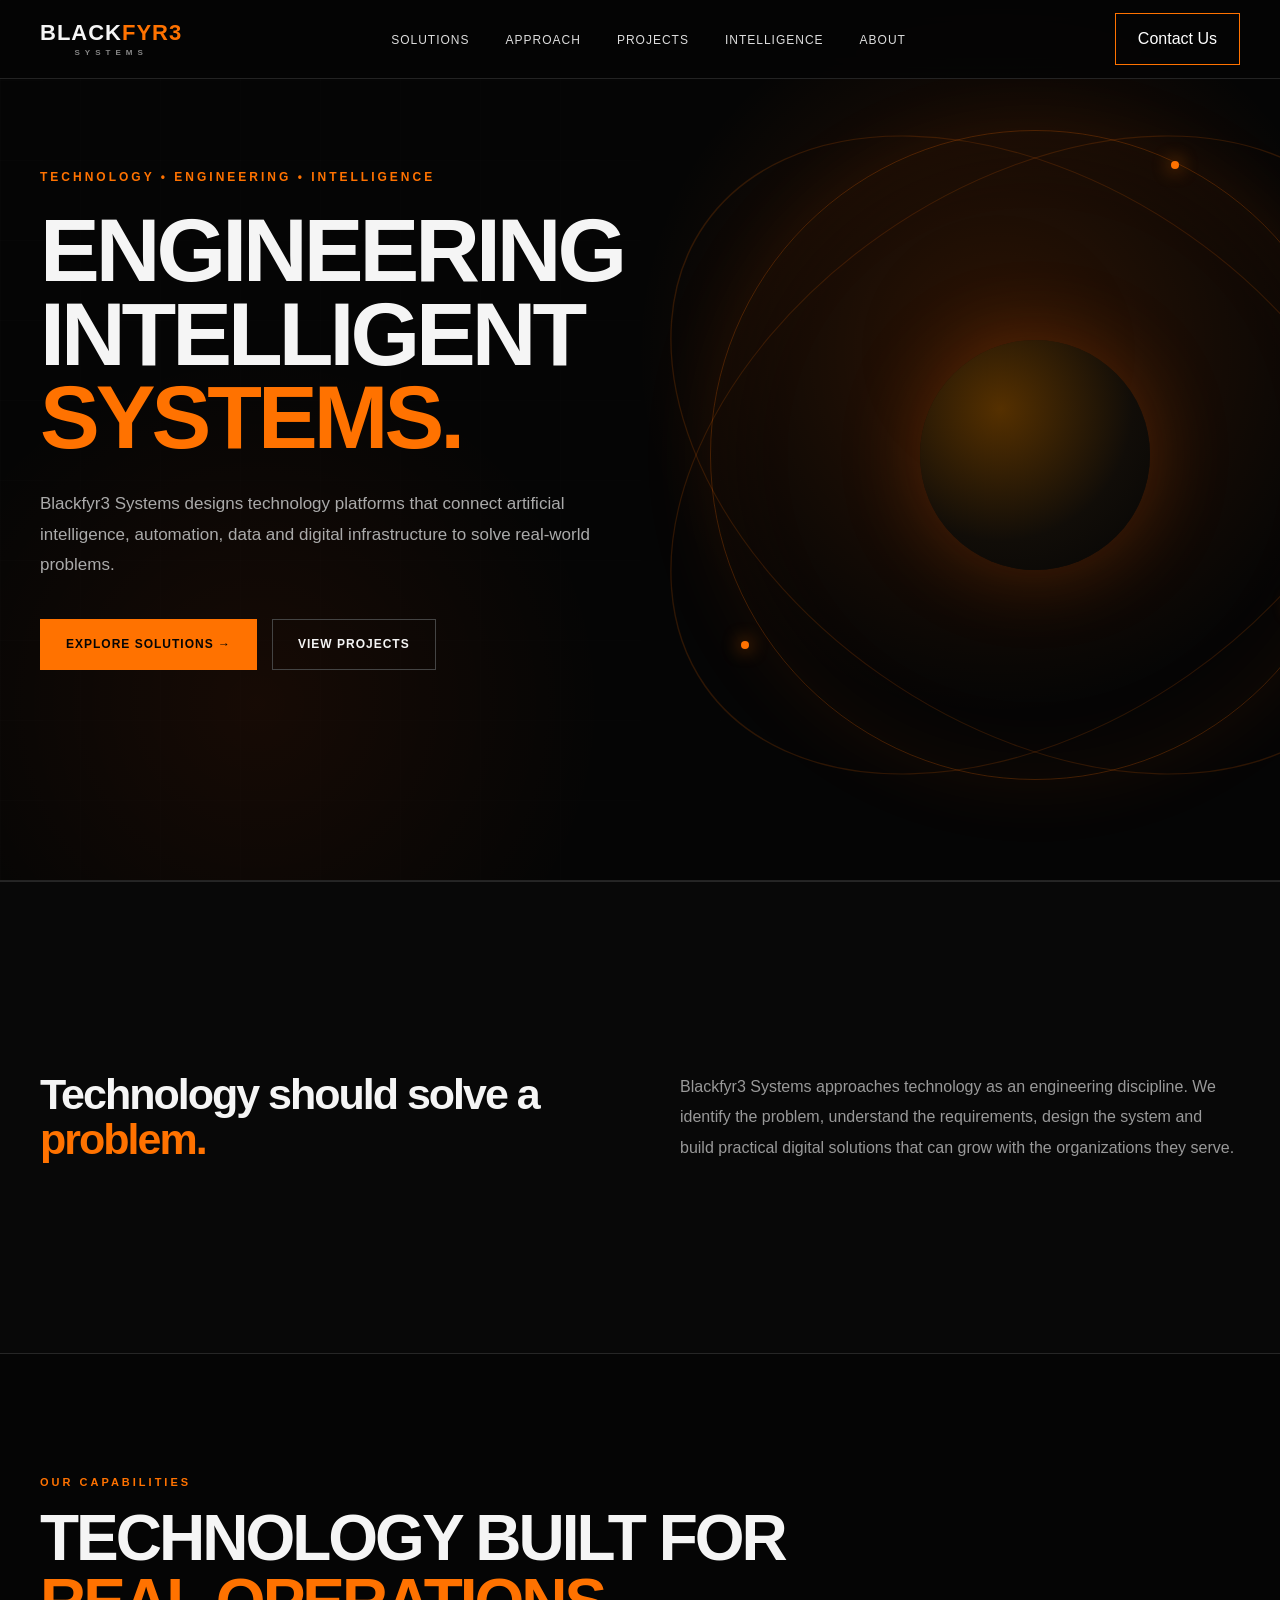
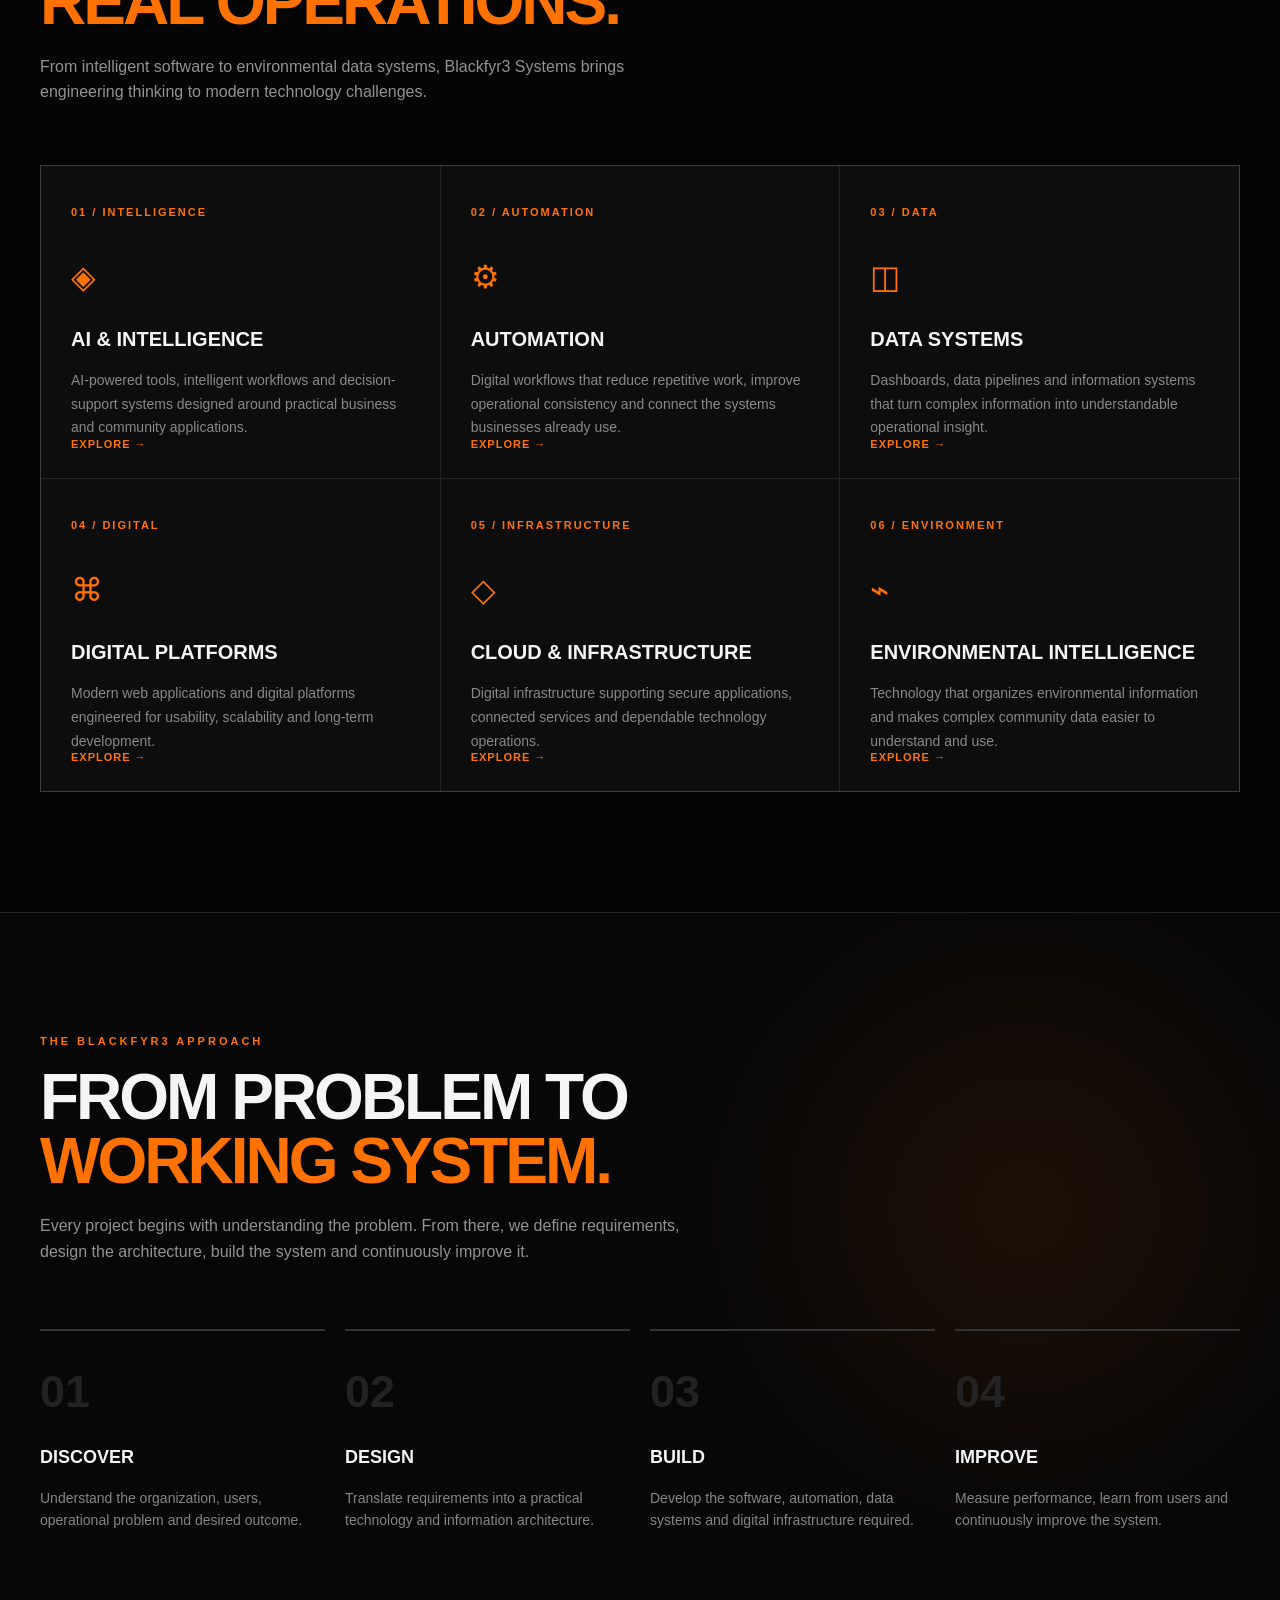
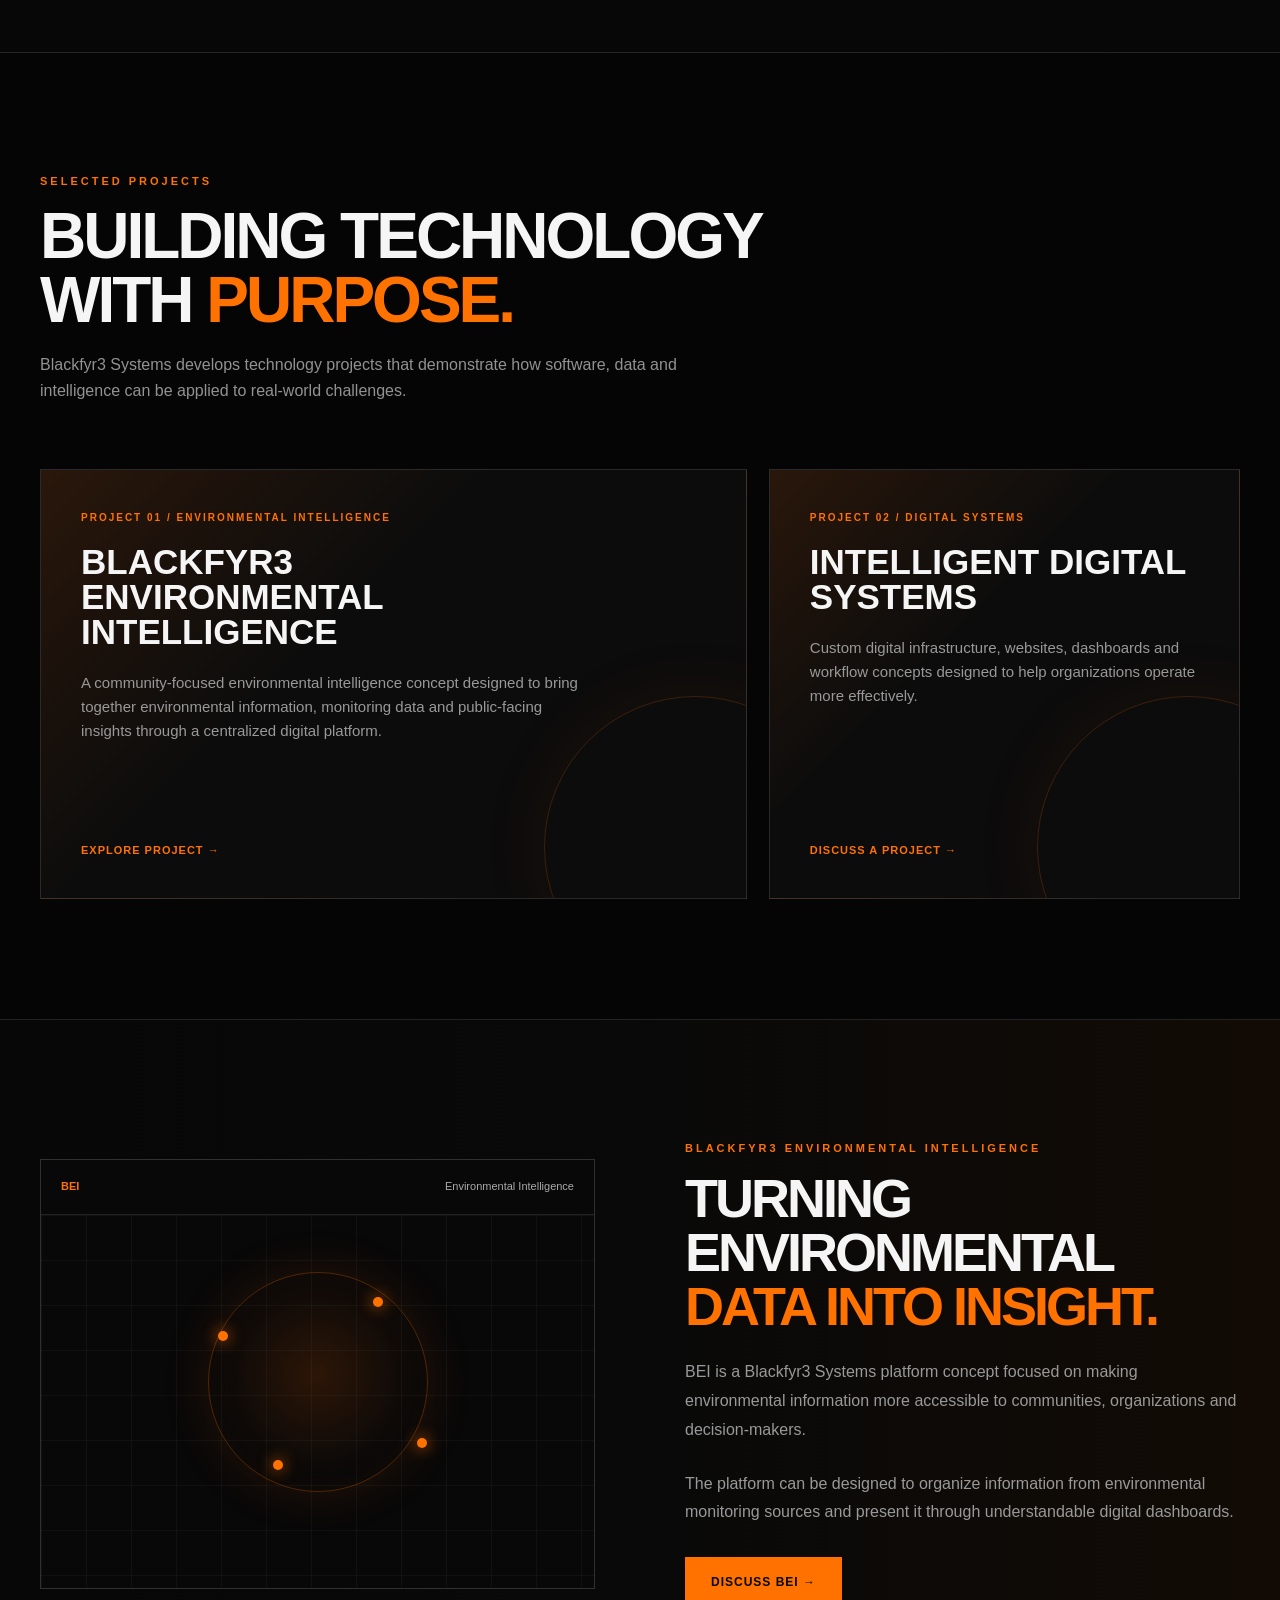
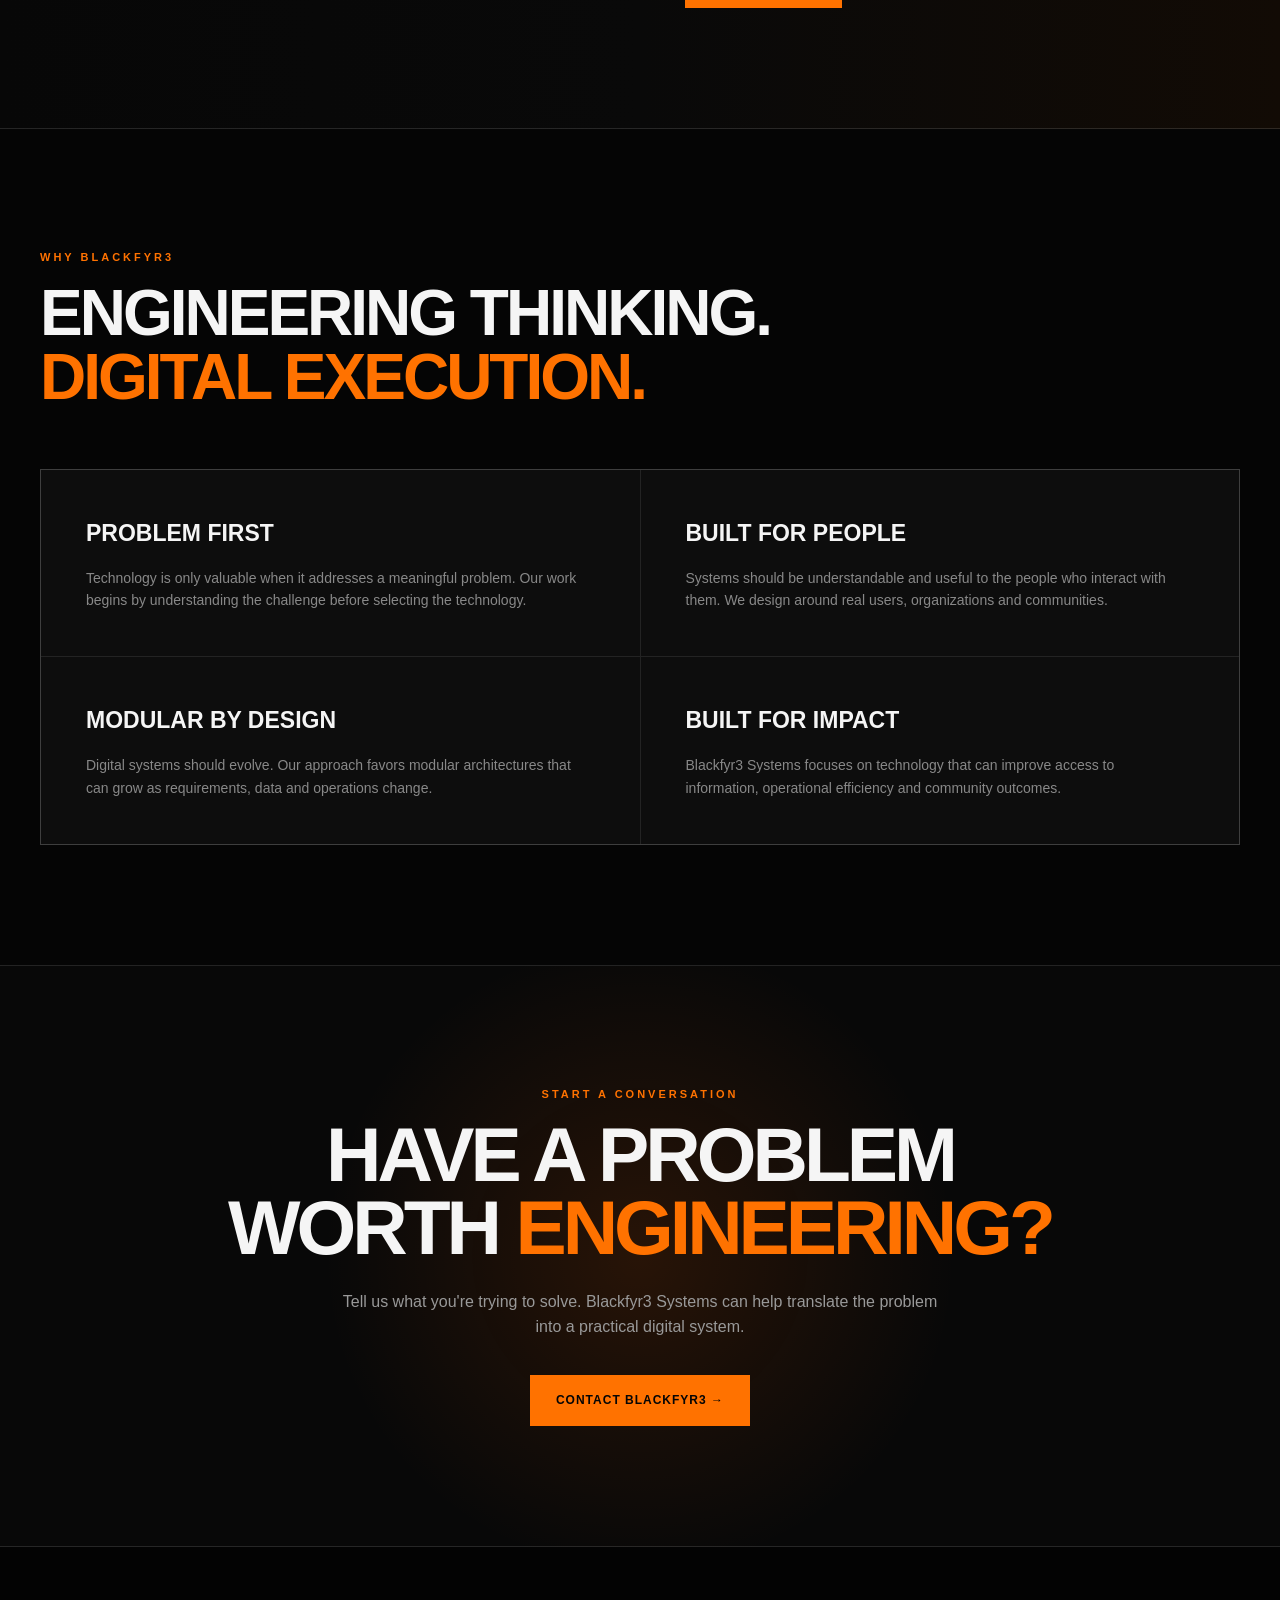
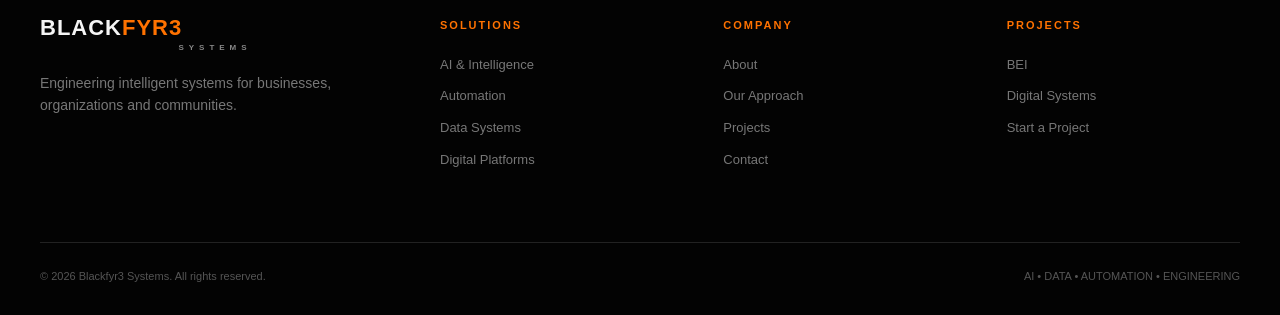
==== commit 75965bf2: "Update index.html" ====
--- a/index.html
+++ b/index.html
@@ -1,1488 +1,1573 @@
 <!DOCTYPE html>
 <html lang="en">
 <head>
-<meta charset="UTF-8">
-<meta name="viewport" content="width=device-width, initial-scale=1.0">
-
-<title>Blackfyre Systems | Technology. Intelligence. Infrastructure.</title>
-
-<meta name="description" content="Blackfyre Systems builds practical technology systems combining artificial intelligence, automation, software, data, dashboards, and digital infrastructure for businesses and communities.">
-
-<meta name="keywords" content="Blackfyre Systems, AI systems, automation, software, digital infrastructure, data dashboards, civic technology, environmental intelligence">
-
-<meta name="author" content="Blackfyre Systems">
-
-<style>
-
-*{
-    margin:0;
-    padding:0;
-    box-sizing:border-box;
-}
-
-html{
-    scroll-behavior:smooth;
-}
-
-body{
-    font-family:Arial,Helvetica,sans-serif;
-    background:#050505;
-    color:#f5f5f5;
-    line-height:1.6;
-}
-
-:root{
-    --orange:#ff6a00;
-    --orange2:#ff8c32;
-    --black:#050505;
-    --dark:#0b0b0b;
-    --panel:#111;
-    --border:#292929;
-    --muted:#999;
-}
-
-a{
-    text-decoration:none;
-    color:inherit;
-}
-
-.container{
-    width:min(1150px,90%);
-    margin:auto;
-}
-
-section{
-    padding:110px 0;
-    border-bottom:1px solid #1c1c1c;
-}
-
-.orange{
-    color:var(--orange);
-}
-
-.eyebrow{
-    color:var(--orange);
-    font-size:12px;
-    font-weight:bold;
-    letter-spacing:3px;
-    text-transform:uppercase;
-    margin-bottom:20px;
-}
-
-/* NAVIGATION */
-
-nav{
-    position:fixed;
-    top:0;
-    left:0;
-    width:100%;
-    height:72px;
-    display:flex;
-    justify-content:space-between;
-    align-items:center;
-    padding:0 5%;
-    background:rgba(5,5,5,.94);
-    backdrop-filter:blur(15px);
-    border-bottom:1px solid #222;
-    z-index:999;
-}
-
-.logo{
-    font-size:19px;
-    font-weight:900;
-    letter-spacing:2px;
-}
-
-.logo span{
-    color:var(--orange);
-}
-
-.nav-links{
-    display:flex;
-    gap:25px;
-    list-style:none;
-    font-size:12px;
-    text-transform:uppercase;
-    letter-spacing:1px;
-}
-
-.nav-links a{
-    color:#aaa;
-    transition:.2s;
-}
-
-.nav-links a:hover{
-    color:var(--orange);
-}
-
-.nav-contact{
-    border:1px solid var(--orange);
-    padding:9px 15px;
-    border-radius:5px;
-    color:#fff!important;
-}
-
-/* HERO */
-
-.hero{
-    min-height:100vh;
-    display:flex;
-    align-items:center;
-    padding-top:130px;
-    position:relative;
-    overflow:hidden;
-    background:
-    radial-gradient(circle at 10% 30%,rgba(255,106,0,.14),transparent 30%),
-    radial-gradient(circle at 90% 80%,rgba(255,106,0,.08),transparent 30%),
-    #050505;
-}
-
-.hero:before{
-    content:"";
-    position:absolute;
-    width:600px;
-    height:600px;
-    border:1px solid rgba(255,106,0,.08);
-    border-radius:50%;
-    right:-280px;
-    top:100px;
-}
-
-.hero-content{
-    max-width:1000px;
-    position:relative;
-    z-index:2;
-}
-
-.hero h1{
-    font-size:clamp(52px,9vw,105px);
-    line-height:.9;
-    letter-spacing:-5px;
-    text-transform:uppercase;
-    margin-bottom:35px;
-}
-
-.hero h1 span{
-    color:var(--orange);
-}
-
-.hero p{
-    max-width:700px;
-    color:#aaa;
-    font-size:18px;
-    margin-bottom:35px;
-}
-
-.buttons{
-    display:flex;
-    gap:15px;
-    flex-wrap:wrap;
-}
-
-.btn{
-    display:inline-block;
-    padding:14px 23px;
-    border-radius:5px;
-    border:1px solid #333;
-    font-weight:bold;
-    font-size:13px;
-    transition:.25s;
-}
-
-.btn-primary{
-    background:var(--orange);
-    color:#080808;
-    border-color:var(--orange);
-}
-
-.btn-primary:hover{
-    background:var(--orange2);
-    transform:translateY(-2px);
-}
-
-.btn-secondary:hover{
-    border-color:var(--orange);
-    color:var(--orange);
-}
-
-/* INTRO */
-
-.intro-grid{
-    display:grid;
-    grid-template-columns:1fr 1fr;
-    gap:70px;
-    align-items:center;
-}
-
-h2{
-    font-size:clamp(38px,5vw,65px);
-    line-height:1;
-    margin-bottom:25px;
-    text-transform:uppercase;
-}
-
-.intro-text p{
-    color:#aaa;
-    margin-bottom:18px;
-    max-width:650px;
-}
-
-.system-card{
-    background:linear-gradient(145deg,#151515,#0b0b0b);
-    border:1px solid #303030;
-    border-radius:12px;
-    padding:35px;
-}
-
-.system-card h3{
-    color:var(--orange);
-    font-size:14px;
-    letter-spacing:2px;
-    margin-bottom:20px;
-}
-
-.system-card p{
-    color:#aaa;
-    font-size:14px;
-}
-
-/* PROBLEMS */
-
-.problem-section{
-    background:#090909;
-}
-
-.problem-grid{
-    display:grid;
-    grid-template-columns:repeat(4,1fr);
-    gap:15px;
-    margin-top:50px;
-}
-
-.problem{
-    background:#101010;
-    border:1px solid #292929;
-    padding:28px;
-    border-radius:9px;
-    transition:.25s;
-}
-
-.problem:hover{
-    border-color:var(--orange);
-    transform:translateY(-5px);
-}
-
-.problem-number{
-    color:var(--orange);
-    font-size:11px;
-    font-weight:bold;
-}
-
-.problem h3{
-    margin:18px 0 10px;
-    font-size:19px;
-}
-
-.problem p{
-    color:#888;
-    font-size:13px;
-}
-
-/* TECHNOLOGY */
-
-.tech-grid{
-    display:grid;
-    grid-template-columns:repeat(3,1fr);
-    gap:16px;
-    margin-top:55px;
-}
-
-.tech-card{
-    min-height:220px;
-    padding:30px;
-    background:#101010;
-    border:1px solid #292929;
-    border-radius:10px;
-    transition:.25s;
-}
-
-.tech-card:hover{
-    border-color:var(--orange);
-    transform:translateY(-5px);
-}
-
-.tech-card .number{
-    color:var(--orange);
-    font-size:11px;
-    font-weight:bold;
-    letter-spacing:2px;
-}
-
-.tech-card h3{
-    margin:18px 0 12px;
-    font-size:21px;
-}
-
-.tech-card p{
-    color:#909090;
-    font-size:14px;
-}
-
-/* PROJECTS */
-
-.projects{
-    background:#090909;
-}
-
-.project-grid{
-    display:grid;
-    grid-template-columns:1fr 1fr;
-    gap:20px;
-    margin-top:55px;
-}
-
-.project{
-    background:#101010;
-    border:1px solid #2c2c2c;
-    border-radius:12px;
-    padding:35px;
-    min-height:350px;
-    position:relative;
-    overflow:hidden;
-}
-
-.project:after{
-    content:"";
-    position:absolute;
-    width:230px;
-    height:230px;
-    border:1px solid rgba(255,106,0,.12);
-    border-radius:50%;
-    right:-100px;
-    bottom:-100px;
-}
-
-.project-number{
-    color:var(--orange);
-    font-size:11px;
-    font-weight:bold;
-    letter-spacing:2px;
-}
-
-.project h3{
-    font-size:28px;
-    margin:20px 0 15px;
-}
-
-.project p{
-    color:#999;
-    font-size:14px;
-    max-width:650px;
-}
-
-.status{
-    display:inline-block;
-    margin-top:25px;
-    padding:6px 11px;
-    border:1px solid #444;
-    border-radius:20px;
-    color:var(--orange);
-    font-size:10px;
-    letter-spacing:1px;
-    text-transform:uppercase;
-}
-
-/* METHOD */
-
-.method{
-    background:#0b0b0b;
-}
-
-.process{
-    display:grid;
-    grid-template-columns:repeat(6,1fr);
-    gap:10px;
-    margin-top:55px;
-}
-
-.step{
-    border-top:2px solid var(--orange);
-    padding:20px 10px;
-}
-
-.step span{
-    color:var(--orange);
-    font-size:11px;
-    font-weight:bold;
-}
-
-.step h3{
-    margin-top:10px;
-    font-size:17px;
-}
-
-.step p{
-    color:#858585;
-    font-size:12px;
-    margin-top:8px;
-}
-
-/* WHO */
-
-.serve-grid{
-    display:grid;
-    grid-template-columns:repeat(4,1fr);
-    gap:15px;
-    margin-top:50px;
-}
-
-.serve{
-    padding:28px;
-    background:#101010;
-    border:1px solid #292929;
-    border-radius:9px;
-}
-
-.serve h3{
-    font-size:17px;
-    margin-bottom:10px;
-}
-
-.serve p{
-    color:#888;
-    font-size:13px;
-}
-
-/* IMPACT */
-
-.impact{
-    text-align:center;
-    background:
-    linear-gradient(rgba(255,106,0,.035) 1px,transparent 1px),
-    linear-gradient(90deg,rgba(255,106,0,.035) 1px,transparent 1px),
-    #070707;
-    background-size:45px 45px;
-}
-
-.impact-content{
-    max-width:800px;
-    margin:auto;
-}
-
-.impact p{
-    color:#999;
-    font-size:17px;
-    margin-bottom:18px;
-}
-
-.impact-note{
-    display:inline-block;
-    margin-top:20px;
-    padding:12px 18px;
-    border:1px solid #333;
-    border-radius:5px;
-    color:#888;
-    font-size:11px;
-}
-
-/* ABOUT */
-
-.about-grid{
-    display:grid;
-    grid-template-columns:1fr 1fr;
-    gap:70px;
-}
-
-.about p{
-    color:#999;
-    margin-bottom:18px;
-}
-
-.principles{
-    border-left:2px solid var(--orange);
-    padding-left:30px;
-}
-
-.principle{
-    margin-bottom:25px;
-}
-
-.principle strong{
-    display:block;
-    margin-bottom:5px;
-}
-
-.principle span{
-    color:#888;
-    font-size:13px;
-}
-
-/* CONTACT */
-
-.contact{
-    background:
-    radial-gradient(circle at 50% 0%,rgba(255,106,0,.12),transparent 40%),
-    #080808;
-}
-
-.contact-content{
-    max-width:750px;
-    margin:auto;
-}
-
-.contact-intro{
-    color:#999;
-    margin-bottom:35px;
-}
-
-.contact-box{
-    background:#111;
-    border:1px solid #303030;
-    border-radius:12px;
-    padding:35px;
-}
-
-.contact-box label{
-    display:block;
-    color:#999;
-    font-size:12px;
-    margin-bottom:7px;
-}
-
-.contact-box input,
-.contact-box textarea{
-    width:100%;
-    background:#080808;
-    color:#fff;
-    border:1px solid #303030;
-    padding:13px;
-    border-radius:5px;
-    margin-bottom:18px;
-    font-family:inherit;
-}
-
-.contact-box textarea{
-    min-height:130px;
-    resize:vertical;
-}
-
-.contact-box input:focus,
-.contact-box textarea:focus{
-    outline:none;
-    border-color:var(--orange);
-}
-
-/* FOOTER */
-
-footer{
-    padding:45px 0;
-    background:#040404;
-}
-
-.footer{
-    display:flex;
-    justify-content:space-between;
-    gap:30px;
-    flex-wrap:wrap;
-}
-
-.footer-brand{
-    font-weight:bold;
-    letter-spacing:2px;
-}
-
-.footer-brand span{
-    color:var(--orange);
-}
-
-footer p{
-    color:#666;
-    font-size:12px;
-}
-
-/* MOBILE */
-
-@media(max-width:850px){
-
-    .nav-links{
-        display:none;
-    }
-
-    .hero h1{
-        font-size:58px;
-        letter-spacing:-3px;
-    }
-
-    .intro-grid,
-    .project-grid,
-    .about-grid{
-        grid-template-columns:1fr;
-    }
-
-    .tech-grid{
-        grid-template-columns:1fr 1fr;
-    }
-
-    .problem-grid,
-    .serve-grid{
-        grid-template-columns:1fr 1fr;
-    }
-
-    .process{
-        grid-template-columns:1fr 1fr;
-    }
-}
-
-@media(max-width:550px){
-
-    section{
-        padding:80px 0;
-    }
-
-    .hero{
-        padding-top:120px;
-    }
-
-    .hero h1{
-        font-size:48px;
-    }
-
-    .hero p{
-        font-size:16px;
-    }
-
-    h2{
-        font-size:40px;
-    }
-
-    .tech-grid,
-    .problem-grid,
-    .serve-grid,
-    .process{
-        grid-template-columns:1fr;
-    }
-
-    .project,
-    .tech-card,
-    .system-card{
-        padding:25px;
-    }
-}
-
-</style>
+  <meta charset="UTF-8">
+  <meta name="viewport" content="width=device-width, initial-scale=1.0">
+
+  <title>BLACKFYR3 SYSTEMS | Intelligent Technology & Engineering</title>
+
+  <meta name="description"
+        content="Blackfyr3 Systems engineers intelligent technology, AI, automation, data systems, digital platforms and environmental intelligence solutions.">
+
+  <meta name="keywords"
+        content="Blackfyr3 Systems, AI, artificial intelligence, automation, data systems, digital platforms, environmental intelligence, technology, engineering">
+
+  <meta name="author" content="Blackfyr3 Systems">
+
+  <style>
+
+    /* =========================================================
+       BLACKFYR3 SYSTEMS
+       ENTERPRISE TECHNOLOGY WEBSITE
+       ========================================================= */
+
+    :root {
+      --black: #050505;
+      --black-2: #090909;
+      --panel: #0d0d0d;
+      --panel-2: #111111;
+      --white: #f5f5f5;
+      --muted: #9b9b9b;
+      --line: rgba(255,255,255,.12);
+      --orange: #ff7200;
+      --orange-bright: #ff8a00;
+      --max: 1240px;
+    }
+
+    * {
+      box-sizing: border-box;
+      margin: 0;
+      padding: 0;
+    }
+
+    html {
+      scroll-behavior: smooth;
+    }
+
+    body {
+      background: var(--black);
+      color: var(--white);
+      font-family:
+        Inter,
+        -apple-system,
+        BlinkMacSystemFont,
+        "Segoe UI",
+        Arial,
+        sans-serif;
+      line-height: 1.6;
+    }
+
+    a {
+      color: inherit;
+      text-decoration: none;
+    }
+
+    img {
+      max-width: 100%;
+      display: block;
+    }
+
+    .container {
+      width: min(var(--max), calc(100% - 80px));
+      margin: auto;
+    }
+
+    .orange {
+      color: var(--orange);
+    }
+
+    /* =========================================================
+       HEADER
+       ========================================================= */
+
+    header {
+      position: fixed;
+      top: 0;
+      left: 0;
+      width: 100%;
+      z-index: 1000;
+      background: rgba(5,5,5,.88);
+      backdrop-filter: blur(18px);
+      border-bottom: 1px solid var(--line);
+    }
+
+    .nav {
+      height: 78px;
+      display: flex;
+      align-items: center;
+      justify-content: space-between;
+    }
+
+    .logo {
+      font-size: 22px;
+      font-weight: 900;
+      letter-spacing: 1px;
+      line-height: 1;
+    }
+
+    .logo span {
+      color: var(--orange);
+    }
+
+    .logo small {
+      display: block;
+      color: #888;
+      font-size: 8px;
+      letter-spacing: 5px;
+      text-align: center;
+      margin-top: 5px;
+    }
+
+    nav ul {
+      display: flex;
+      list-style: none;
+      gap: 36px;
+      align-items: center;
+    }
+
+    nav a {
+      font-size: 12px;
+      text-transform: uppercase;
+      letter-spacing: 1px;
+      color: #ddd;
+      transition: .25s;
+    }
+
+    nav a:hover {
+      color: var(--orange);
+    }
+
+    .nav-button {
+      border: 1px solid var(--orange);
+      padding: 12px 22px;
+      color: white;
+      transition: .25s;
+    }
+
+    .nav-button:hover {
+      background: var(--orange);
+      color: #000;
+    }
+
+    /* =========================================================
+       HERO
+       ========================================================= */
+
+    .hero {
+      min-height: 820px;
+      padding-top: 78px;
+      position: relative;
+      overflow: hidden;
+      display: flex;
+      align-items: center;
+      background:
+        radial-gradient(circle at 78% 40%, rgba(255,100,0,.16), transparent 32%),
+        radial-gradient(circle at 20% 80%, rgba(255,80,0,.07), transparent 28%),
+        #050505;
+    }
+
+    .hero-grid {
+      position: absolute;
+      inset: 0;
+      opacity: .14;
+      background-image:
+        linear-gradient(rgba(255,255,255,.06) 1px, transparent 1px),
+        linear-gradient(90deg, rgba(255,255,255,.06) 1px, transparent 1px);
+      background-size: 80px 80px;
+      mask-image: linear-gradient(to right, black, transparent);
+    }
+
+    .hero-content {
+      position: relative;
+      z-index: 2;
+      width: 650px;
+      padding: 90px 0;
+    }
+
+    .eyebrow {
+      color: var(--orange);
+      font-size: 12px;
+      font-weight: 800;
+      letter-spacing: 3px;
+      text-transform: uppercase;
+      margin-bottom: 22px;
+    }
+
+    .hero h1 {
+      font-size: clamp(55px, 7vw, 92px);
+      line-height: .93;
+      letter-spacing: -4px;
+      font-weight: 900;
+      text-transform: uppercase;
+    }
+
+    .hero h1 .accent {
+      color: var(--orange);
+    }
+
+    .hero-description {
+      max-width: 590px;
+      color: #aaa;
+      font-size: 17px;
+      margin-top: 30px;
+      line-height: 1.8;
+    }
+
+    .hero-actions {
+      display: flex;
+      gap: 15px;
+      margin-top: 38px;
+    }
+
+    .btn {
+      display: inline-flex;
+      align-items: center;
+      justify-content: center;
+      padding: 15px 25px;
+      border: 1px solid var(--orange);
+      font-size: 12px;
+      font-weight: 800;
+      text-transform: uppercase;
+      letter-spacing: 1px;
+      transition: .25s;
+    }
+
+    .btn-primary {
+      background: var(--orange);
+      color: #050505;
+    }
+
+    .btn-primary:hover {
+      background: var(--orange-bright);
+      transform: translateY(-2px);
+    }
+
+    .btn-outline {
+      border-color: #444;
+    }
+
+    .btn-outline:hover {
+      border-color: var(--orange);
+      color: var(--orange);
+    }
+
+    .hero-orbit {
+      position: absolute;
+      width: 650px;
+      height: 650px;
+      right: -80px;
+      top: 130px;
+      border-radius: 50%;
+      border: 1px solid rgba(255,110,0,.25);
+      box-shadow:
+        0 0 80px rgba(255,100,0,.08),
+        inset 0 0 100px rgba(255,100,0,.06);
+    }
+
+    .hero-orbit::before,
+    .hero-orbit::after {
+      content: "";
+      position: absolute;
+      inset: 55px;
+      border-radius: 50%;
+      border: 1px solid rgba(255,110,0,.16);
+      transform: rotate(35deg) scaleX(1.5);
+    }
+
+    .hero-orbit::after {
+      transform: rotate(-35deg) scaleX(1.5);
+    }
+
+    .orbit-core {
+      position: absolute;
+      width: 230px;
+      height: 230px;
+      left: 50%;
+      top: 50%;
+      transform: translate(-50%,-50%);
+      border-radius: 50%;
+      background:
+        radial-gradient(circle at 35% 30%, #553000, #110d08 60%, #050505);
+      box-shadow:
+        0 0 80px rgba(255,100,0,.25);
+    }
+
+    .orbit-dot {
+      position: absolute;
+      width: 8px;
+      height: 8px;
+      background: var(--orange);
+      border-radius: 50%;
+      box-shadow: 0 0 18px var(--orange);
+    }
+
+    .dot-one {
+      top: 30px;
+      right: 180px;
+    }
+
+    .dot-two {
+      bottom: 130px;
+      left: 30px;
+    }
+
+    .dot-three {
+      right: 60px;
+      bottom: 170px;
+    }
+
+    /* =========================================================
+       TRUST / INTRO STRIP
+       ========================================================= */
+
+    .statement {
+      border-top: 1px solid var(--line);
+      border-bottom: 1px solid var(--line);
+      background: #080808;
+    }
+
+    .statement-inner {
+      display: grid;
+      grid-template-columns: 1fr 1fr;
+      gap: 80px;
+      padding: 70px 0;
+    }
+
+    .statement h2 {
+      font-size: 43px;
+      line-height: 1.05;
+      letter-spacing: -2px;
+    }
+
+    .statement p {
+      color: #999;
+      font-size: 16px;
+      line-height: 1.9;
+    }
+
+    /* =========================================================
+       SOLUTIONS
+       ========================================================= */
+
+    section {
+      padding: 120px 0;
+      border-bottom: 1px solid var(--line);
+    }
+
+    .section-label {
+      color: var(--orange);
+      font-size: 11px;
+      font-weight: 800;
+      letter-spacing: 3px;
+      text-transform: uppercase;
+      margin-bottom: 14px;
+    }
+
+    .section-title {
+      font-size: clamp(40px, 5vw, 65px);
+      line-height: 1;
+      letter-spacing: -3px;
+      text-transform: uppercase;
+      max-width: 800px;
+    }
+
+    .section-intro {
+      color: #929292;
+      max-width: 650px;
+      margin-top: 20px;
+      font-size: 16px;
+    }
+
+    .solutions-grid {
+      margin-top: 60px;
+      display: grid;
+      grid-template-columns: repeat(3,1fr);
+      gap: 1px;
+      background: var(--line);
+      border: 1px solid var(--line);
+    }
+
+    .solution {
+      background: var(--panel);
+      padding: 38px 30px;
+      min-height: 290px;
+      transition: .3s;
+      position: relative;
+      overflow: hidden;
+    }
+
+    .solution:hover {
+      background: #121212;
+      transform: translateY(-4px);
+    }
+
+    .solution-number {
+      color: var(--orange);
+      font-size: 11px;
+      letter-spacing: 2px;
+      font-weight: 800;
+    }
+
+    .solution-icon {
+      font-size: 32px;
+      margin: 30px 0 20px;
+      color: var(--orange);
+    }
+
+    .solution h3 {
+      font-size: 20px;
+      text-transform: uppercase;
+      margin-bottom: 14px;
+    }
+
+    .solution p {
+      color: #888;
+      font-size: 14px;
+      line-height: 1.7;
+    }
+
+    .solution-link {
+      position: absolute;
+      bottom: 25px;
+      color: var(--orange);
+      font-size: 11px;
+      font-weight: 800;
+      letter-spacing: 1px;
+      text-transform: uppercase;
+    }
+
+    /* =========================================================
+       APPROACH
+       ========================================================= */
+
+    .approach {
+      background:
+        radial-gradient(circle at 80% 40%, rgba(255,100,0,.09), transparent 30%),
+        #070707;
+    }
+
+    .approach-grid {
+      margin-top: 65px;
+      display: grid;
+      grid-template-columns: repeat(4,1fr);
+      gap: 20px;
+    }
+
+    .step {
+      border-top: 2px solid #333;
+      padding-top: 25px;
+    }
+
+    .step-number {
+      font-size: 45px;
+      font-weight: 900;
+      color: #222;
+    }
+
+    .step h3 {
+      font-size: 18px;
+      text-transform: uppercase;
+      margin: 15px 0;
+    }
+
+    .step p {
+      color: #858585;
+      font-size: 14px;
+    }
+
+    /* =========================================================
+       PROJECTS
+       ========================================================= */
+
+    .projects {
+      background: #050505;
+    }
+
+    .project-grid {
+      margin-top: 65px;
+      display: grid;
+      grid-template-columns: 1.2fr .8fr;
+      gap: 22px;
+    }
+
+    .project {
+      min-height: 430px;
+      border: 1px solid var(--line);
+      background:
+        linear-gradient(135deg, rgba(255,100,0,.12), transparent 40%),
+        #0c0c0c;
+      padding: 40px;
+      position: relative;
+      overflow: hidden;
+    }
+
+    .project::after {
+      content: "";
+      position: absolute;
+      width: 300px;
+      height: 300px;
+      right: -100px;
+      bottom: -100px;
+      border-radius: 50%;
+      border: 1px solid rgba(255,110,0,.2);
+      box-shadow: 0 0 80px rgba(255,100,0,.06);
+    }
+
+    .project-tag {
+      color: var(--orange);
+      font-size: 10px;
+      letter-spacing: 2px;
+      font-weight: 800;
+      text-transform: uppercase;
+    }
+
+    .project h3 {
+      font-size: 35px;
+      line-height: 1;
+      text-transform: uppercase;
+      max-width: 500px;
+      margin-top: 18px;
+    }
+
+    .project p {
+      color: #999;
+      max-width: 500px;
+      margin-top: 22px;
+      font-size: 15px;
+    }
+
+    .project-button {
+      position: absolute;
+      left: 40px;
+      bottom: 38px;
+      color: var(--orange);
+      font-size: 11px;
+      font-weight: 800;
+      letter-spacing: 1px;
+      text-transform: uppercase;
+    }
+
+    /* =========================================================
+       BEI FEATURE
+       ========================================================= */
+
+    .bei {
+      background:
+        linear-gradient(90deg, #070707 0%, #090909 50%, #120b05 100%);
+    }
+
+    .bei-grid {
+      display: grid;
+      grid-template-columns: 1fr 1fr;
+      align-items: center;
+      gap: 90px;
+    }
+
+    .dashboard {
+      min-height: 430px;
+      border: 1px solid #303030;
+      background:
+        radial-gradient(circle at 50% 50%, rgba(255,100,0,.15), transparent 30%),
+        #080808;
+      position: relative;
+      overflow: hidden;
+    }
+
+    .dashboard-header {
+      height: 55px;
+      border-bottom: 1px solid #222;
+      display: flex;
+      align-items: center;
+      justify-content: space-between;
+      padding: 0 20px;
+      font-size: 11px;
+      color: #aaa;
+    }
+
+    .dashboard-logo {
+      color: var(--orange);
+      font-weight: 900;
+    }
+
+    .map-grid {
+      position: absolute;
+      inset: 55px 0 0;
+      background-image:
+        linear-gradient(rgba(255,255,255,.035) 1px, transparent 1px),
+        linear-gradient(90deg, rgba(255,255,255,.035) 1px, transparent 1px);
+      background-size: 45px 45px;
+    }
+
+    .map-ring {
+      position: absolute;
+      width: 220px;
+      height: 220px;
+      border: 1px solid rgba(255,110,0,.3);
+      border-radius: 50%;
+      left: 50%;
+      top: 52%;
+      transform: translate(-50%,-50%);
+      box-shadow:
+        0 0 50px rgba(255,100,0,.12),
+        inset 0 0 40px rgba(255,100,0,.05);
+    }
+
+    .sensor {
+      position: absolute;
+      width: 10px;
+      height: 10px;
+      background: var(--orange);
+      border-radius: 50%;
+      box-shadow: 0 0 15px var(--orange);
+    }
+
+    .sensor.one {
+      left: 32%;
+      top: 40%;
+    }
+
+    .sensor.two {
+      left: 60%;
+      top: 32%;
+    }
+
+    .sensor.three {
+      left: 68%;
+      top: 65%;
+    }
+
+    .sensor.four {
+      left: 42%;
+      top: 70%;
+    }
+
+    .bei-content h2 {
+      font-size: 54px;
+      line-height: 1;
+      letter-spacing: -3px;
+      text-transform: uppercase;
+    }
+
+    .bei-content p {
+      color: #999;
+      margin-top: 25px;
+      font-size: 16px;
+      line-height: 1.8;
+    }
+
+    /* =========================================================
+       WHY BLACKFYR3
+       ========================================================= */
+
+    .why-grid {
+      margin-top: 60px;
+      display: grid;
+      grid-template-columns: repeat(2,1fr);
+      gap: 1px;
+      background: var(--line);
+      border: 1px solid var(--line);
+    }
+
+    .why-card {
+      padding: 45px;
+      background: var(--panel);
+    }
+
+    .why-card h3 {
+      font-size: 23px;
+      text-transform: uppercase;
+      margin-bottom: 15px;
+    }
+
+    .why-card p {
+      color: #888;
+      font-size: 14px;
+      max-width: 500px;
+    }
+
+    /* =========================================================
+       CTA
+       ========================================================= */
+
+    .cta {
+      text-align: center;
+      background:
+        radial-gradient(circle at center, rgba(255,100,0,.13), transparent 45%),
+        #080808;
+    }
+
+    .cta h2 {
+      font-size: clamp(45px, 6vw, 80px);
+      line-height: .95;
+      letter-spacing: -4px;
+      text-transform: uppercase;
+    }
+
+    .cta p {
+      max-width: 620px;
+      margin: 25px auto 35px;
+      color: #999;
+    }
+
+    /* =========================================================
+       FOOTER
+       ========================================================= */
+
+    footer {
+      background: #030303;
+      padding: 70px 0 30px;
+    }
+
+    .footer-grid {
+      display: grid;
+      grid-template-columns: 1.5fr repeat(3,1fr);
+      gap: 50px;
+      padding-bottom: 60px;
+    }
+
+    .footer-brand p {
+      color: #777;
+      max-width: 330px;
+      margin-top: 20px;
+      font-size: 14px;
+    }
+
+    .footer-column h4 {
+      font-size: 11px;
+      color: var(--orange);
+      text-transform: uppercase;
+      letter-spacing: 2px;
+      margin-bottom: 20px;
+    }
+
+    .footer-column a {
+      display: block;
+      color: #777;
+      font-size: 13px;
+      margin-bottom: 11px;
+      transition: .2s;
+    }
+
+    .footer-column a:hover {
+      color: white;
+    }
+
+    .footer-bottom {
+      border-top: 1px solid var(--line);
+      padding-top: 25px;
+      display: flex;
+      justify-content: space-between;
+      color: #555;
+      font-size: 11px;
+    }
+
+    /* =========================================================
+       MOBILE
+       ========================================================= */
+
+    @media(max-width: 900px) {
+
+      .container {
+        width: min(100% - 40px, 700px);
+      }
+
+      nav ul {
+        display: none;
+      }
+
+      .hero {
+        min-height: 720px;
+      }
+
+      .hero-content {
+        width: 100%;
+      }
+
+      .hero h1 {
+        font-size: 58px;
+      }
+
+      .hero-orbit {
+        opacity: .25;
+        right: -300px;
+      }
+
+      .statement-inner,
+      .bei-grid {
+        grid-template-columns: 1fr;
+        gap: 40px;
+      }
+
+      .solutions-grid {
+        grid-template-columns: 1fr;
+      }
+
+      .approach-grid {
+        grid-template-columns: 1fr 1fr;
+      }
+
+      .project-grid {
+        grid-template-columns: 1fr;
+      }
+
+      .why-grid {
+        grid-template-columns: 1fr;
+      }
+
+      .footer-grid {
+        grid-template-columns: 1fr 1fr;
+      }
+    }
+
+    @media(max-width: 600px) {
+
+      section {
+        padding: 80px 0;
+      }
+
+      .hero h1 {
+        font-size: 48px;
+        letter-spacing: -2px;
+      }
+
+      .hero-description {
+        font-size: 15px;
+      }
+
+      .hero-actions {
+        flex-direction: column;
+        align-items: stretch;
+      }
+
+      .approach-grid {
+        grid-template-columns: 1fr;
+      }
+
+      .project {
+        padding: 28px;
+      }
+
+      .project h3 {
+        font-size: 28px;
+      }
+
+      .project-button {
+        left: 28px;
+      }
+
+      .bei-content h2 {
+        font-size: 43px;
+      }
+
+      .footer-grid {
+        grid-template-columns: 1fr;
+      }
+
+      .footer-bottom {
+        flex-direction: column;
+        gap: 10px;
+      }
+
+      .nav-button {
+        display: none;
+      }
+    }
+
+  </style>
 </head>
 
 <body>
 
-<!-- NAVIGATION -->
-
-<nav>
-
-<a href="#home" class="logo">
-BLACK <span>FYR3</span> SYSTEMS
-</a>
-
-<ul class="nav-links">
-
-<li><a href="#problems">Problems</a></li>
-<li><a href="#technology">Technology</a></li>
-<li><a href="#projects">Projects</a></li>
-<li><a href="#method">Method</a></li>
-<li><a href="#about">About</a></li>
-<li><a href="#contact" class="nav-contact">Contact</a></li>
-
-</ul>
-
-</nav>
-
-
-<!-- HERO -->
-
-<section class="hero" id="home">
-
-<div class="container hero-content">
-
-<div class="eyebrow">
-Engineering Technology • Digital Infrastructure • Community Impact
-</div>
-
-<h1>
-BUILDING THE
-<br>
-<span>DIGITAL</span>
-<br>
-INFRASTRUCTURE
-<br>
-FOR WHAT'S NEXT.
-</h1>
-
-<p>
-Blackfyre Systems designs practical technology systems that combine
-artificial intelligence, automation, software, data and digital
-infrastructure to solve real-world problems for businesses and communities.
-</p>
-
-<div class="buttons">
-
-<a href="#technology" class="btn btn-primary">
-EXPLORE TECHNOLOGY
-</a>
-
-<a href="#projects" class="btn btn-secondary">
-VIEW PROJECTS
-</a>
-
-</div>
-
-</div>
+<!-- =========================================================
+     NAVIGATION
+     ========================================================= -->
+
+<header>
+
+  <div class="container nav">
+
+    <a href="#top" class="logo">
+      BLACK<span>FYR3</span>
+      <small>SYSTEMS</small>
+    </a>
+
+    <nav>
+      <ul>
+        <li><a href="#solutions">Solutions</a></li>
+        <li><a href="#approach">Approach</a></li>
+        <li><a href="#projects">Projects</a></li>
+        <li><a href="#bei">Intelligence</a></li>
+        <li><a href="#about">About</a></li>
+      </ul>
+    </nav>
+
+    <a href="#contact" class="nav-button">Contact Us</a>
+
+  </div>
+
+</header>
+
+
+<!-- =========================================================
+     HERO
+     ========================================================= -->
+
+<main id="top">
+
+<section class="hero">
+
+  <div class="hero-grid"></div>
+
+  <div class="hero-orbit">
+    <div class="orbit-core"></div>
+    <div class="orbit-dot dot-one"></div>
+    <div class="orbit-dot dot-two"></div>
+    <div class="orbit-dot dot-three"></div>
+  </div>
+
+  <div class="container">
+
+    <div class="hero-content">
+
+      <div class="eyebrow">
+        Technology • Engineering • Intelligence
+      </div>
+
+      <h1>
+        Engineering<br>
+        Intelligent<br>
+        <span class="accent">Systems.</span>
+      </h1>
+
+      <p class="hero-description">
+        Blackfyr3 Systems designs technology platforms that connect
+        artificial intelligence, automation, data and digital
+        infrastructure to solve real-world problems.
+      </p>
+
+      <div class="hero-actions">
+
+        <a href="#solutions" class="btn btn-primary">
+          Explore Solutions →
+        </a>
+
+        <a href="#projects" class="btn btn-outline">
+          View Projects
+        </a>
+
+      </div>
+
+    </div>
+
+  </div>
 
 </section>
 
 
-<!-- PHILOSOPHY -->
-
-<section>
-
-<div class="container intro-grid">
-
-<div class="intro-text">
-
-<div class="eyebrow">
-01 / Philosophy
-</div>
-
-<h2>
-Technology should solve a
-<span class="orange">problem.</span>
-</h2>
-
-<p>
-Technology is valuable when it creates practical value.
-Blackfyre Systems starts with the problem instead of starting
-with the technology.
-</p>
-
-<p>
-We identify the need, define the requirements, design the system,
-build the solution and continuously improve it.
-</p>
-
-</div>
-
-
-<div class="system-card">
-
-<h3>
-THE BLACKFYRE SYSTEM
-</h3>
-
-<p>
-Problem → Requirements → Architecture → Development →
-Deployment → Measurement → Improvement
-</p>
-
-<br>
-
-<p>
-The objective is not technology for technology's sake.
-The objective is a system that works.
-</p>
-
-</div>
-
-</div>
+<!-- =========================================================
+     STATEMENT
+     ========================================================= -->
+
+<section class="statement">
+
+  <div class="container statement-inner">
+
+    <h2>
+      Technology should solve a
+      <span class="orange">problem.</span>
+    </h2>
+
+    <p>
+      Blackfyr3 Systems approaches technology as an engineering
+      discipline. We identify the problem, understand the
+      requirements, design the system and build practical digital
+      solutions that can grow with the organizations they serve.
+    </p>
+
+  </div>
 
 </section>
 
 
-<!-- PROBLEMS -->
-
-<section class="problem-section" id="problems">
-
-<div class="container">
-
-<div class="eyebrow">
-02 / Problems We Solve
-</div>
-
-<h2>
-REAL PROBLEMS.
-<br>
-<span class="orange">REAL SYSTEMS.</span>
-</h2>
-
-<p style="color:#999;max-width:700px;">
-Many organizations already have technology—but their systems
-may not communicate, automate or present information effectively.
-Blackfyre focuses on closing those gaps.
-</p>
-
-
-<div class="problem-grid">
-
-<div class="problem">
-
-<div class="problem-number">01</div>
-
-<h3>Visibility</h3>
-
-<p>
-Organizations can struggle to communicate what they do,
-where information is located and how people can access it.
-</p>
-
-</div>
-
-
-<div class="problem">
-
-<div class="problem-number">02</div>
-
-<h3>Operations</h3>
-
-<p>
-Manual processes can consume time that could be spent on
-higher-value work.
-</p>
-
-</div>
-
-
-<div class="problem">
-
-<div class="problem-number">03</div>
-
-<h3>Information</h3>
-
-<p>
-Data becomes more useful when it is organized, visualized
-and converted into understandable information.
-</p>
-
-</div>
-
-
-<div class="problem">
-
-<div class="problem-number">04</div>
-
-<h3>Access</h3>
-
-<p>
-Technology can help organizations and communities access
-information, services and opportunities more effectively.
-</p>
-
-</div>
-
-</div>
-
-</div>
+<!-- =========================================================
+     SOLUTIONS
+     ========================================================= -->
+
+<section id="solutions">
+
+  <div class="container">
+
+    <div class="section-label">
+      Our Capabilities
+    </div>
+
+    <h2 class="section-title">
+      Technology built for
+      <span class="orange">real operations.</span>
+    </h2>
+
+    <p class="section-intro">
+      From intelligent software to environmental data systems,
+      Blackfyr3 Systems brings engineering thinking to modern
+      technology challenges.
+    </p>
+
+
+    <div class="solutions-grid">
+
+      <article class="solution">
+
+        <div class="solution-number">01 / INTELLIGENCE</div>
+
+        <div class="solution-icon">◈</div>
+
+        <h3>AI & Intelligence</h3>
+
+        <p>
+          AI-powered tools, intelligent workflows and decision-support
+          systems designed around practical business and community
+          applications.
+        </p>
+
+        <div class="solution-link">
+          Explore →
+        </div>
+
+      </article>
+
+
+      <article class="solution">
+
+        <div class="solution-number">02 / AUTOMATION</div>
+
+        <div class="solution-icon">⚙</div>
+
+        <h3>Automation</h3>
+
+        <p>
+          Digital workflows that reduce repetitive work, improve
+          operational consistency and connect the systems businesses
+          already use.
+        </p>
+
+        <div class="solution-link">
+          Explore →
+        </div>
+
+      </article>
+
+
+      <article class="solution">
+
+        <div class="solution-number">03 / DATA</div>
+
+        <div class="solution-icon">◫</div>
+
+        <h3>Data Systems</h3>
+
+        <p>
+          Dashboards, data pipelines and information systems that turn
+          complex information into understandable operational insight.
+        </p>
+
+        <div class="solution-link">
+          Explore →
+        </div>
+
+      </article>
+
+
+      <article class="solution">
+
+        <div class="solution-number">04 / DIGITAL</div>
+
+        <div class="solution-icon">⌘</div>
+
+        <h3>Digital Platforms</h3>
+
+        <p>
+          Modern web applications and digital platforms engineered for
+          usability, scalability and long-term development.
+        </p>
+
+        <div class="solution-link">
+          Explore →
+        </div>
+
+      </article>
+
+
+      <article class="solution">
+
+        <div class="solution-number">05 / INFRASTRUCTURE</div>
+
+        <div class="solution-icon">◇</div>
+
+        <h3>Cloud & Infrastructure</h3>
+
+        <p>
+          Digital infrastructure supporting secure applications,
+          connected services and dependable technology operations.
+        </p>
+
+        <div class="solution-link">
+          Explore →
+        </div>
+
+      </article>
+
+
+      <article class="solution">
+
+        <div class="solution-number">06 / ENVIRONMENT</div>
+
+        <div class="solution-icon">⌁</div>
+
+        <h3>Environmental Intelligence</h3>
+
+        <p>
+          Technology that organizes environmental information and makes
+          complex community data easier to understand and use.
+        </p>
+
+        <div class="solution-link">
+          Explore →
+        </div>
+
+      </article>
+
+    </div>
+
+  </div>
 
 </section>
 
 
-<!-- TECHNOLOGY -->
-
-<section id="technology">
-
-<div class="container">
-
-<div class="eyebrow">
-03 / Technology
-</div>
-
-<h2>
-WHAT WE
-<br>
-<span class="orange">BUILD.</span>
-</h2>
-
-<p style="color:#999;max-width:700px;">
-Blackfyre develops technology around the requirements of
-the problem—not around a predetermined product.
-</p>
-
-
-<div class="tech-grid">
-
-<div class="tech-card">
-
-<div class="number">01 / AI</div>
-
-<h3>AI Systems</h3>
-
-<p>
-AI-powered assistants, intelligent workflows, information
-systems and practical automation.
-</p>
-
-</div>
-
-
-<div class="tech-card">
-
-<div class="number">02 / SOFTWARE</div>
-
-<h3>Digital Platforms</h3>
-
-<p>
-Web applications, portals, custom interfaces and digital
-infrastructure designed around specific needs.
-</p>
-
-</div>
-
-
-<div class="tech-card">
-
-<div class="number">03 / DATA</div>
-
-<h3>Data & Dashboards</h3>
-
-<p>
-Transform complex information into dashboards and interfaces
-that people can actually understand.
-</p>
-
-</div>
-
-
-<div class="tech-card">
-
-<div class="number">04 / AUTOMATION</div>
-
-<h3>Automation</h3>
-
-<p>
-Digital workflows designed to reduce repetitive administrative
-and operational tasks.
-</p>
-
-</div>
-
-
-<div class="tech-card">
-
-<div class="number">05 / CIVIC</div>
-
-<h3>Civic Technology</h3>
-
-<p>
-Technology designed to improve community access, communication,
-information and engagement.
-</p>
-
-</div>
-
-
-<div class="tech-card">
-
-<div class="number">06 / ENVIRONMENT</div>
-
-<h3>Environmental Intelligence</h3>
-
-<p>
-Digital tools for presenting and understanding environmental
-monitoring and related public information.
-</p>
-
-</div>
-
-</div>
-
-</div>
+<!-- =========================================================
+     APPROACH
+     ========================================================= -->
+
+<section id="approach" class="approach">
+
+  <div class="container">
+
+    <div class="section-label">
+      The Blackfyr3 Approach
+    </div>
+
+    <h2 class="section-title">
+      From problem to
+      <span class="orange">working system.</span>
+    </h2>
+
+    <p class="section-intro">
+      Every project begins with understanding the problem. From there,
+      we define requirements, design the architecture, build the
+      system and continuously improve it.
+    </p>
+
+
+    <div class="approach-grid">
+
+      <div class="step">
+
+        <div class="step-number">01</div>
+
+        <h3>Discover</h3>
+
+        <p>
+          Understand the organization, users, operational problem and
+          desired outcome.
+        </p>
+
+      </div>
+
+
+      <div class="step">
+
+        <div class="step-number">02</div>
+
+        <h3>Design</h3>
+
+        <p>
+          Translate requirements into a practical technology and
+          information architecture.
+        </p>
+
+      </div>
+
+
+      <div class="step">
+
+        <div class="step-number">03</div>
+
+        <h3>Build</h3>
+
+        <p>
+          Develop the software, automation, data systems and digital
+          infrastructure required.
+        </p>
+
+      </div>
+
+
+      <div class="step">
+
+        <div class="step-number">04</div>
+
+        <h3>Improve</h3>
+
+        <p>
+          Measure performance, learn from users and continuously
+          improve the system.
+        </p>
+
+      </div>
+
+    </div>
+
+  </div>
 
 </section>
 
 
-<!-- PROJECTS -->
-
-<section class="projects" id="projects">
-
-<div class="container">
-
-<div class="eyebrow">
-04 / Projects
-</div>
-
-<h2>
-WE BUILD
-<br>
-<span class="orange">SYSTEMS.</span>
-</h2>
-
-<p style="color:#999;max-width:700px;">
-Projects demonstrate how Blackfyre applies technology to
-specific problems and audiences.
-</p>
-
-
-<div class="project-grid">
-
-
-<div class="project">
-
-<div class="project-number">
-PROJECT 01
-</div>
-
-<h3>
-Blackfyre Environmental Intelligence
-</h3>
-
-<p>
-<strong style="color:#fff;">BEI</strong> is a community-oriented
-environmental intelligence concept designed to bring environmental
-monitoring and public information into an understandable digital
-experience.
-</p>
-
-<br>
-
-<p>
-The platform can present information from sources such as
-particulate monitoring and other public environmental datasets
-while helping users understand local conditions.
-</p>
-
-<div class="status">
-Development / Pilot
-</div>
-
-</div>
-
-
-<div class="project">
-
-<div class="project-number">
-PROJECT 02
-</div>
-
-<h3>
-Blackfyre Digital Systems
-</h3>
-
-<p>
-A technology development category focused on custom digital
-infrastructure for organizations and small businesses.
-</p>
-
-<br>
-
-<p>
-Potential systems include websites, information systems,
-dashboards, intake tools, workflow automation and custom
-digital interfaces.
-</p>
-
-<div class="status">
-Active Development
-</div>
-
-</div>
-
-
-</div>
-
-</div>
+<!-- =========================================================
+     PROJECTS
+     ========================================================= -->
+
+<section id="projects" class="projects">
+
+  <div class="container">
+
+    <div class="section-label">
+      Selected Projects
+    </div>
+
+    <h2 class="section-title">
+      Building technology with
+      <span class="orange">purpose.</span>
+    </h2>
+
+    <p class="section-intro">
+      Blackfyr3 Systems develops technology projects that demonstrate
+      how software, data and intelligence can be applied to real-world
+      challenges.
+    </p>
+
+
+    <div class="project-grid">
+
+      <article class="project">
+
+        <div class="project-tag">
+          Project 01 / Environmental Intelligence
+        </div>
+
+        <h3>
+          Blackfyr3 Environmental Intelligence
+        </h3>
+
+        <p>
+          A community-focused environmental intelligence concept
+          designed to bring together environmental information,
+          monitoring data and public-facing insights through a
+          centralized digital platform.
+        </p>
+
+        <a href="#bei" class="project-button">
+          Explore Project →
+        </a>
+
+      </article>
+
+
+      <article class="project">
+
+        <div class="project-tag">
+          Project 02 / Digital Systems
+        </div>
+
+        <h3>
+          Intelligent Digital Systems
+        </h3>
+
+        <p>
+          Custom digital infrastructure, websites, dashboards and
+          workflow concepts designed to help organizations operate more
+          effectively.
+        </p>
+
+        <a href="#contact" class="project-button">
+          Discuss a Project →
+        </a>
+
+      </article>
+
+    </div>
+
+  </div>
 
 </section>
 
 
-<!-- METHOD -->
-
-<section class="method" id="method">
-
-<div class="container">
-
-<div class="eyebrow">
-05 / The Blackfyre Method
-</div>
-
-<h2>
-ENGINEERING
-<br>
-<span class="orange">THE SOLUTION.</span>
-</h2>
-
-<p style="color:#999;max-width:700px;">
-Every project begins with a problem. The Blackfyre Method
-provides a structured framework for turning that problem
-into a practical technology system.
-</p>
-
-
-<div class="process">
-
-<div class="step">
-<span>01</span>
-<h3>Define</h3>
-<p>Understand the problem.</p>
-</div>
-
-<div class="step">
-<span>02</span>
-<h3>Design</h3>
-<p>Develop the system architecture.</p>
-</div>
-
-<div class="step">
-<span>03</span>
-<h3>Build</h3>
-<p>Develop the technology.</p>
-</div>
-
-<div class="step">
-<span>04</span>
-<h3>Deploy</h3>
-<p>Put the system into operation.</p>
-</div>
-
-<div class="step">
-<span>05</span>
-<h3>Measure</h3>
-<p>Evaluate performance and outcomes.</p>
-</div>
-
-<div class="step">
-<span>06</span>
-<h3>Improve</h3>
-<p>Iterate and evolve the system.</p>
-</div>
-
-</div>
-
-</div>
+<!-- =========================================================
+     BEI
+     ========================================================= -->
+
+<section id="bei" class="bei">
+
+  <div class="container bei-grid">
+
+    <div class="dashboard">
+
+      <div class="dashboard-header">
+
+        <div class="dashboard-logo">
+          BEI
+        </div>
+
+        <div>
+          Environmental Intelligence
+        </div>
+
+      </div>
+
+      <div class="map-grid"></div>
+
+      <div class="map-ring"></div>
+
+      <div class="sensor one"></div>
+      <div class="sensor two"></div>
+      <div class="sensor three"></div>
+      <div class="sensor four"></div>
+
+    </div>
+
+
+    <div class="bei-content">
+
+      <div class="section-label">
+        Blackfyr3 Environmental Intelligence
+      </div>
+
+      <h2>
+        Turning environmental
+        <span class="orange">data into insight.</span>
+      </h2>
+
+      <p>
+        BEI is a Blackfyr3 Systems platform concept focused on making
+        environmental information more accessible to communities,
+        organizations and decision-makers.
+      </p>
+
+      <p>
+        The platform can be designed to organize information from
+        environmental monitoring sources and present it through
+        understandable digital dashboards.
+      </p>
+
+      <a href="#contact" class="btn btn-primary" style="margin-top:30px;">
+        Discuss BEI →
+      </a>
+
+    </div>
+
+  </div>
 
 </section>
 
 
-<!-- WHO WE SERVE -->
-
-<section>
-
-<div class="container">
-
-<div class="eyebrow">
-06 / Who We Serve
-</div>
-
-<h2>
-TECHNOLOGY
-<br>
-<span class="orange">FOR PEOPLE.</span>
-</h2>
-
-<p style="color:#999;max-width:700px;">
-Blackfyre focuses on organizations that need technology
-to be useful, understandable and connected to a real objective.
-</p>
-
-
-<div class="serve-grid">
-
-<div class="serve">
-
-<h3>Small Businesses</h3>
-
-<p>
-Practical technology without unnecessary enterprise-level
-complexity.
-</p>
-
-</div>
-
-
-<div class="serve">
-
-<h3>Organizations</h3>
-
-<p>
-Digital workflows, information systems and operational tools.
-</p>
-
-</div>
-
-
-<div class="serve">
-
-<h3>Community Initiatives</h3>
-
-<p>
-Technology that makes useful information easier to access
-and understand.
-</p>
-
-</div>
-
-
-<div class="serve">
-
-<h3>Civic & Environmental</h3>
-
-<p>
-Data, dashboards, monitoring and public-facing systems.
-</p>
-
-</div>
-
-</div>
-
-</div>
+<!-- =========================================================
+     WHY BLACKFYR3
+     ========================================================= -->
+
+<section id="about">
+
+  <div class="container">
+
+    <div class="section-label">
+      Why Blackfyr3
+    </div>
+
+    <h2 class="section-title">
+      Engineering thinking.
+      <span class="orange">Digital execution.</span>
+    </h2>
+
+    <div class="why-grid">
+
+      <article class="why-card">
+
+        <h3>Problem First</h3>
+
+        <p>
+          Technology is only valuable when it addresses a meaningful
+          problem. Our work begins by understanding the challenge
+          before selecting the technology.
+        </p>
+
+      </article>
+
+
+      <article class="why-card">
+
+        <h3>Built for People</h3>
+
+        <p>
+          Systems should be understandable and useful to the people
+          who interact with them. We design around real users,
+          organizations and communities.
+        </p>
+
+      </article>
+
+
+      <article class="why-card">
+
+        <h3>Modular by Design</h3>
+
+        <p>
+          Digital systems should evolve. Our approach favors modular
+          architectures that can grow as requirements, data and
+          operations change.
+        </p>
+
+      </article>
+
+
+      <article class="why-card">
+
+        <h3>Built for Impact</h3>
+
+        <p>
+          Blackfyr3 Systems focuses on technology that can improve
+          access to information, operational efficiency and community
+          outcomes.
+        </p>
+
+      </article>
+
+    </div>
+
+  </div>
 
 </section>
 
 
-<!-- IMPACT -->
-
-<section class="impact">
-
-<div class="container impact-content">
-
-<div class="eyebrow">
-07 / Impact
-</div>
-
-<h2>
-BUILD WITH
-<br>
-<span class="orange">PURPOSE.</span>
-</h2>
-
-<p>
-Blackfyre Systems is being developed around a simple principle:
-technology should create practical value.
-</p>
-
-<p>
-As projects mature, Blackfyre will document systems,
-problems addressed and measurable outcomes where reliable
-evidence is available.
-</p>
-
-<div class="impact-note">
-EVIDENCE • DOCUMENTATION • RESULTS • CONTINUOUS IMPROVEMENT
-</div>
-
-</div>
+<!-- =========================================================
+     CONTACT CTA
+     ========================================================= -->
+
+<section id="contact" class="cta">
+
+  <div class="container">
+
+    <div class="section-label">
+      Start a Conversation
+    </div>
+
+    <h2>
+      Have a problem<br>
+      worth <span class="orange">engineering?</span>
+    </h2>
+
+    <p>
+      Tell us what you're trying to solve. Blackfyr3 Systems can help
+      translate the problem into a practical digital system.
+    </p>
+
+    <a
+      href="mailto:contact@blackfyr3systems.com"
+      class="btn btn-primary">
+      Contact Blackfyr3 →
+    </a>
+
+  </div>
 
 </section>
 
-
-<!-- ABOUT -->
-
-<section class="about" id="about">
-
-<div class="container about-grid">
-
-<div>
-
-<div class="eyebrow">
-08 / About
-</div>
-
-<h2>
-SYSTEMS
-<br>
-<span class="orange">THINKING.</span>
-</h2>
-
-<p>
-Blackfyre Systems is a technology and engineering-oriented
-company focused on building practical digital systems.
-</p>
-
-<p>
-The company combines software, artificial intelligence,
-automation, data, dashboards and digital infrastructure to
-address operational, organizational and community problems.
-</p>
-
-<p>
-The focus is systems: understand the problem, engineer the
-solution, build it, deploy it and improve it.
-</p>
-
-</div>
-
-
-<div class="principles">
-
-<div class="principle">
-
-<strong>Problem First</strong>
-
-<span>
-Technology begins with understanding the actual need.
-</span>
-
-</div>
-
-
-<div class="principle">
-
-<strong>Engineering Mindset</strong>
-
-<span>
-Systems are designed around requirements, testing and improvement.
-</span>
-
-</div>
-
-
-<div class="principle">
-
-<strong>Practical Technology</strong>
-
-<span>
-Complexity should serve a purpose.
-</span>
-
-</div>
-
-
-<div class="principle">
-
-<strong>Community Value</strong>
-
-<span>
-Technology can improve access to information and opportunity.
-</span>
-
-</div>
-
-
-<div class="principle">
-
-<strong>Evidence Over Hype</strong>
-
-<span>
-Credibility comes from what is actually built and demonstrated.
-</span>
-
-</div>
-
-</div>
-
-</div>
-
-</section>
-
-
-<!-- CONTACT -->
-
-<section class="contact" id="contact">
-
-<div class="container contact-content">
-
-<div class="eyebrow">
-09 / Start a Project
-</div>
-
-<h2>
-HAVE A PROBLEM
-<br>
-TECHNOLOGY COULD
-<br>
-<span class="orange">SOLVE?</span>
-</h2>
-
-<p class="contact-intro">
-Tell us what you're trying to accomplish.
-The first step is understanding the problem.
-</p>
-
-
-<div class="contact-box">
-
-<form action="mailto:blackfyresystems@gmail.com"
-method="post"
-enctype="text/plain">
-
-<label>Name</label>
-
-<input
-type="text"
-name="Name"
-placeholder="Your name"
-required
->
-
-
-<label>Email</label>
-
-<input
-type="email"
-name="Email"
-placeholder="Your email"
-required
->
-
-
-<label>Organization / Business</label>
-
-<input
-type="text"
-name="Organization"
-placeholder="Organization or business"
->
-
-
-<label>What problem are you trying to solve?</label>
-
-<textarea
-name="Message"
-placeholder="Tell us what you're trying to accomplish..."
-required
-></textarea>
-
-
-<button
-type="submit"
-class="btn btn-primary"
->
-START THE CONVERSATION
-</button>
-
-</form>
-
-</div>
-
-</div>
-
-</section>
-
-
-<!-- FOOTER -->
+</main>
+
+
+<!-- =========================================================
+     FOOTER
+     ========================================================= -->
 
 <footer>
 
-<div class="container footer">
-
-<div>
-
-<div class="footer-brand">
-BLACK <span>FYR3</span> SYSTEMS
-</div>
-
-<p style="margin-top:8px;">
-Engineering Technology • Digital Infrastructure • Community Impact
-</p>
-
-</div>
-
-<div>
-
-<p>
-© 2026 Blackfyre Systems
-</p>
-
-</div>
-
-</div>
+  <div class="container">
+
+    <div class="footer-grid">
+
+      <div class="footer-brand">
+
+        <div class="logo">
+          BLACK<span>FYR3</span>
+          <small>SYSTEMS</small>
+        </div>
+
+        <p>
+          Engineering intelligent systems for businesses,
+          organizations and communities.
+        </p>
+
+      </div>
+
+
+      <div class="footer-column">
+
+        <h4>Solutions</h4>
+
+        <a href="#solutions">AI & Intelligence</a>
+        <a href="#solutions">Automation</a>
+        <a href="#solutions">Data Systems</a>
+        <a href="#solutions">Digital Platforms</a>
+
+      </div>
+
+
+      <div class="footer-column">
+
+        <h4>Company</h4>
+
+        <a href="#about">About</a>
+        <a href="#approach">Our Approach</a>
+        <a href="#projects">Projects</a>
+        <a href="#contact">Contact</a>
+
+      </div>
+
+
+      <div class="footer-column">
+
+        <h4>Projects</h4>
+
+        <a href="#bei">BEI</a>
+        <a href="#projects">Digital Systems</a>
+        <a href="#contact">Start a Project</a>
+
+      </div>
+
+    </div>
+
+
+    <div class="footer-bottom">
+
+      <div>
+        © 2026 Blackfyr3 Systems. All rights reserved.
+      </div>
+
+      <div>
+        AI • DATA • AUTOMATION • ENGINEERING
+      </div>
+
+    </div>
+
+  </div>
 
 </footer>
+
 
 </body>
 </html>
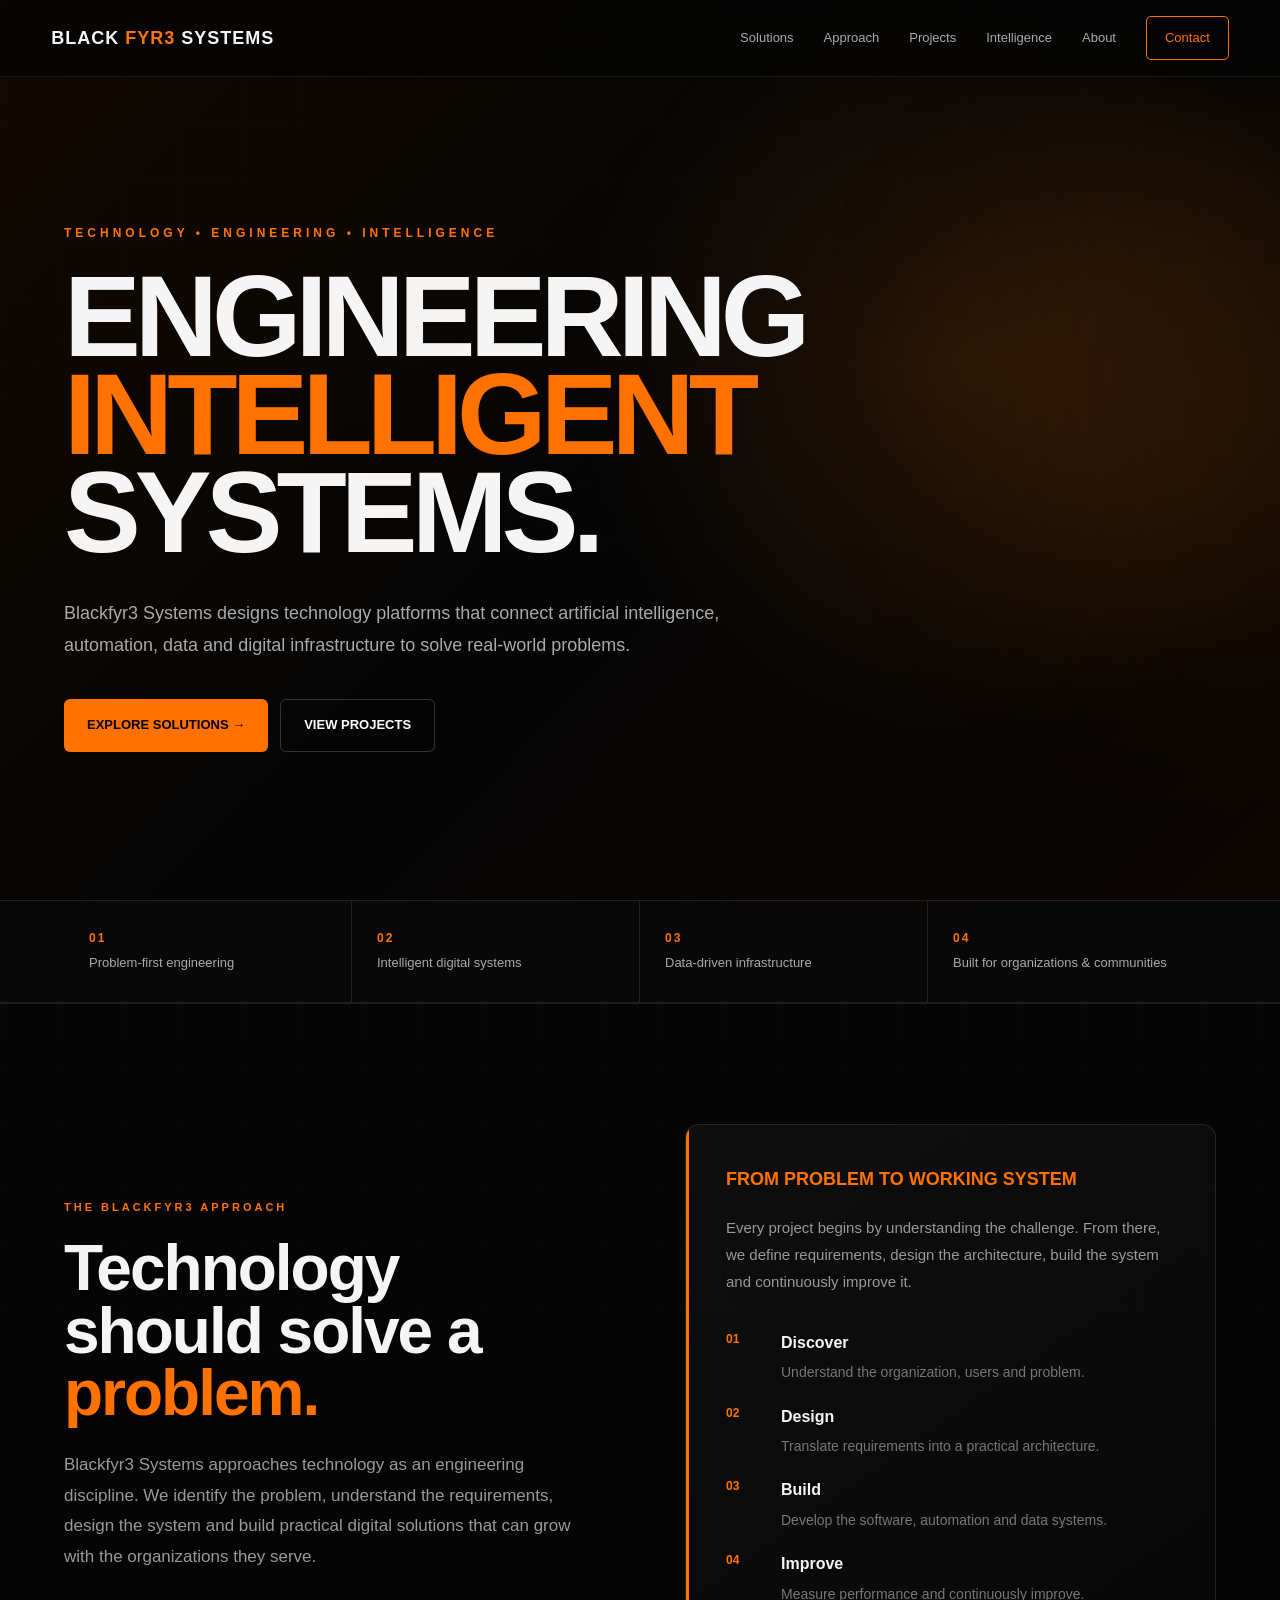
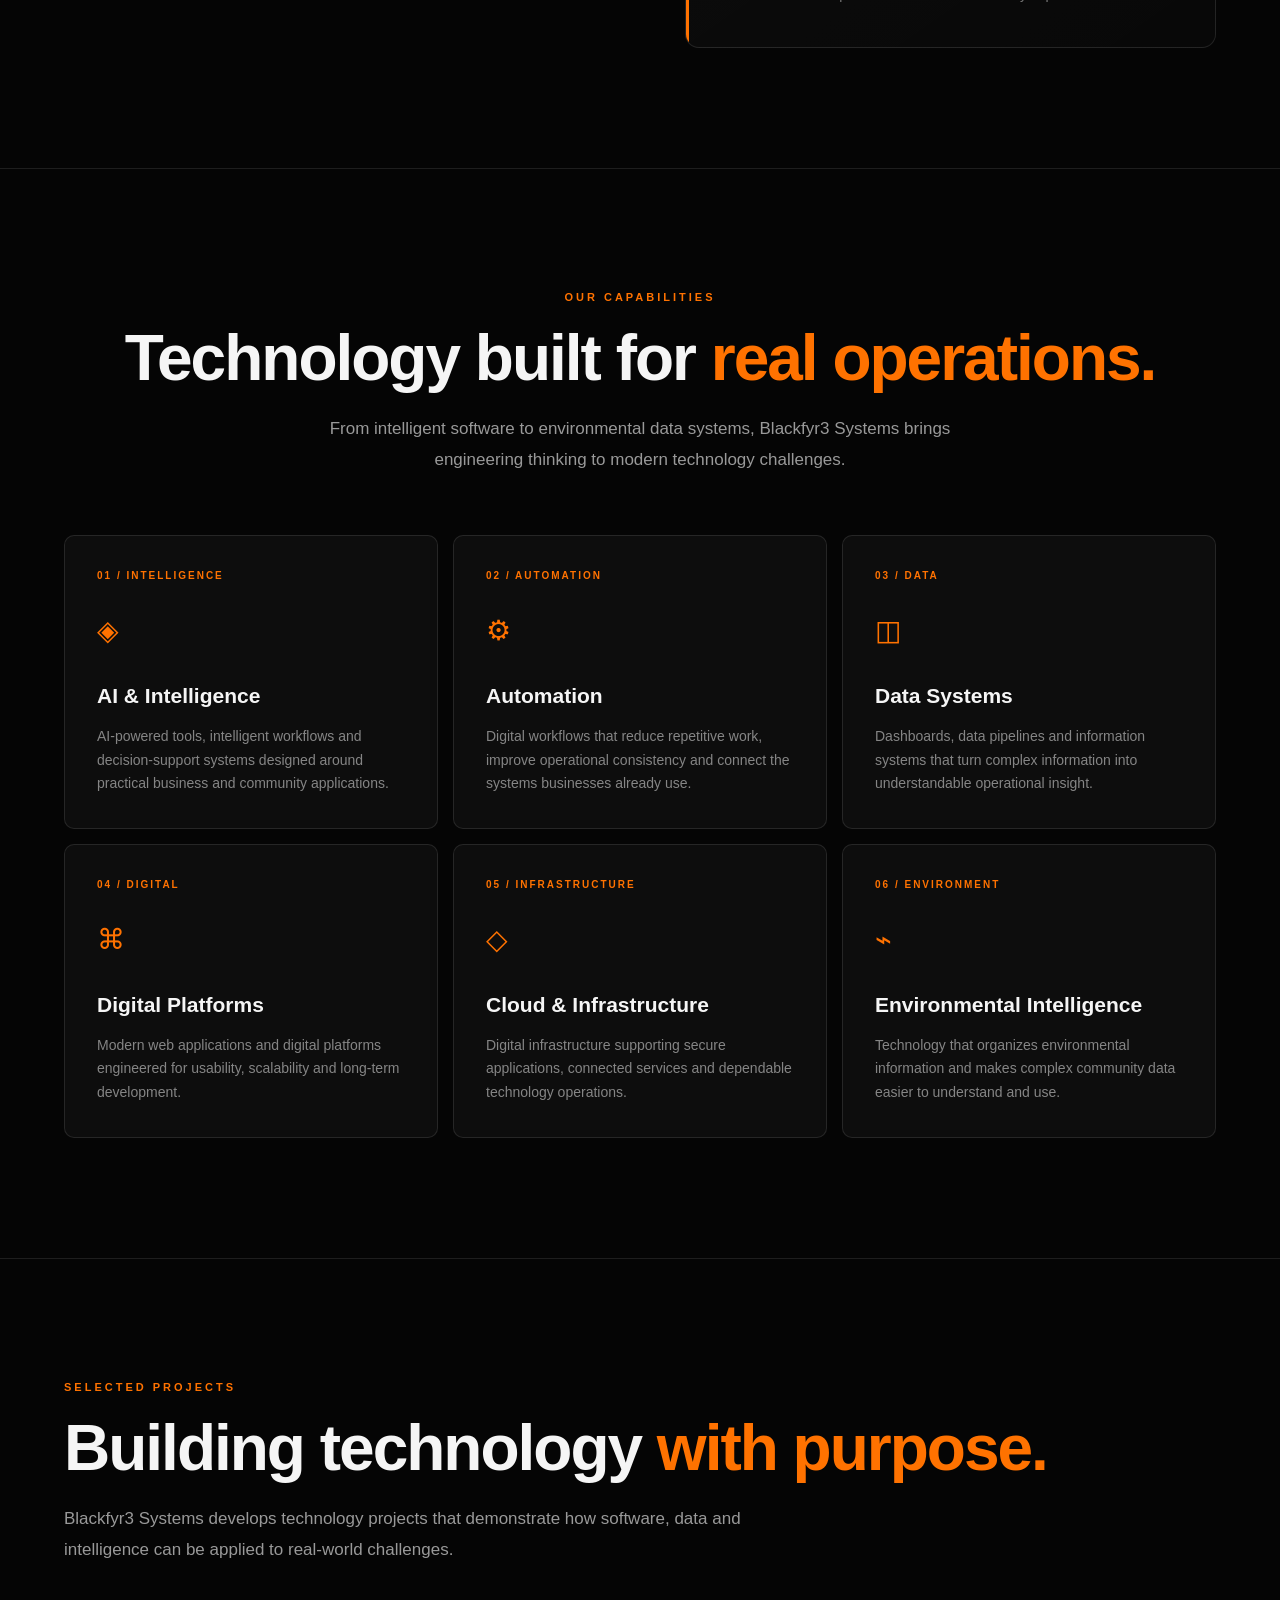
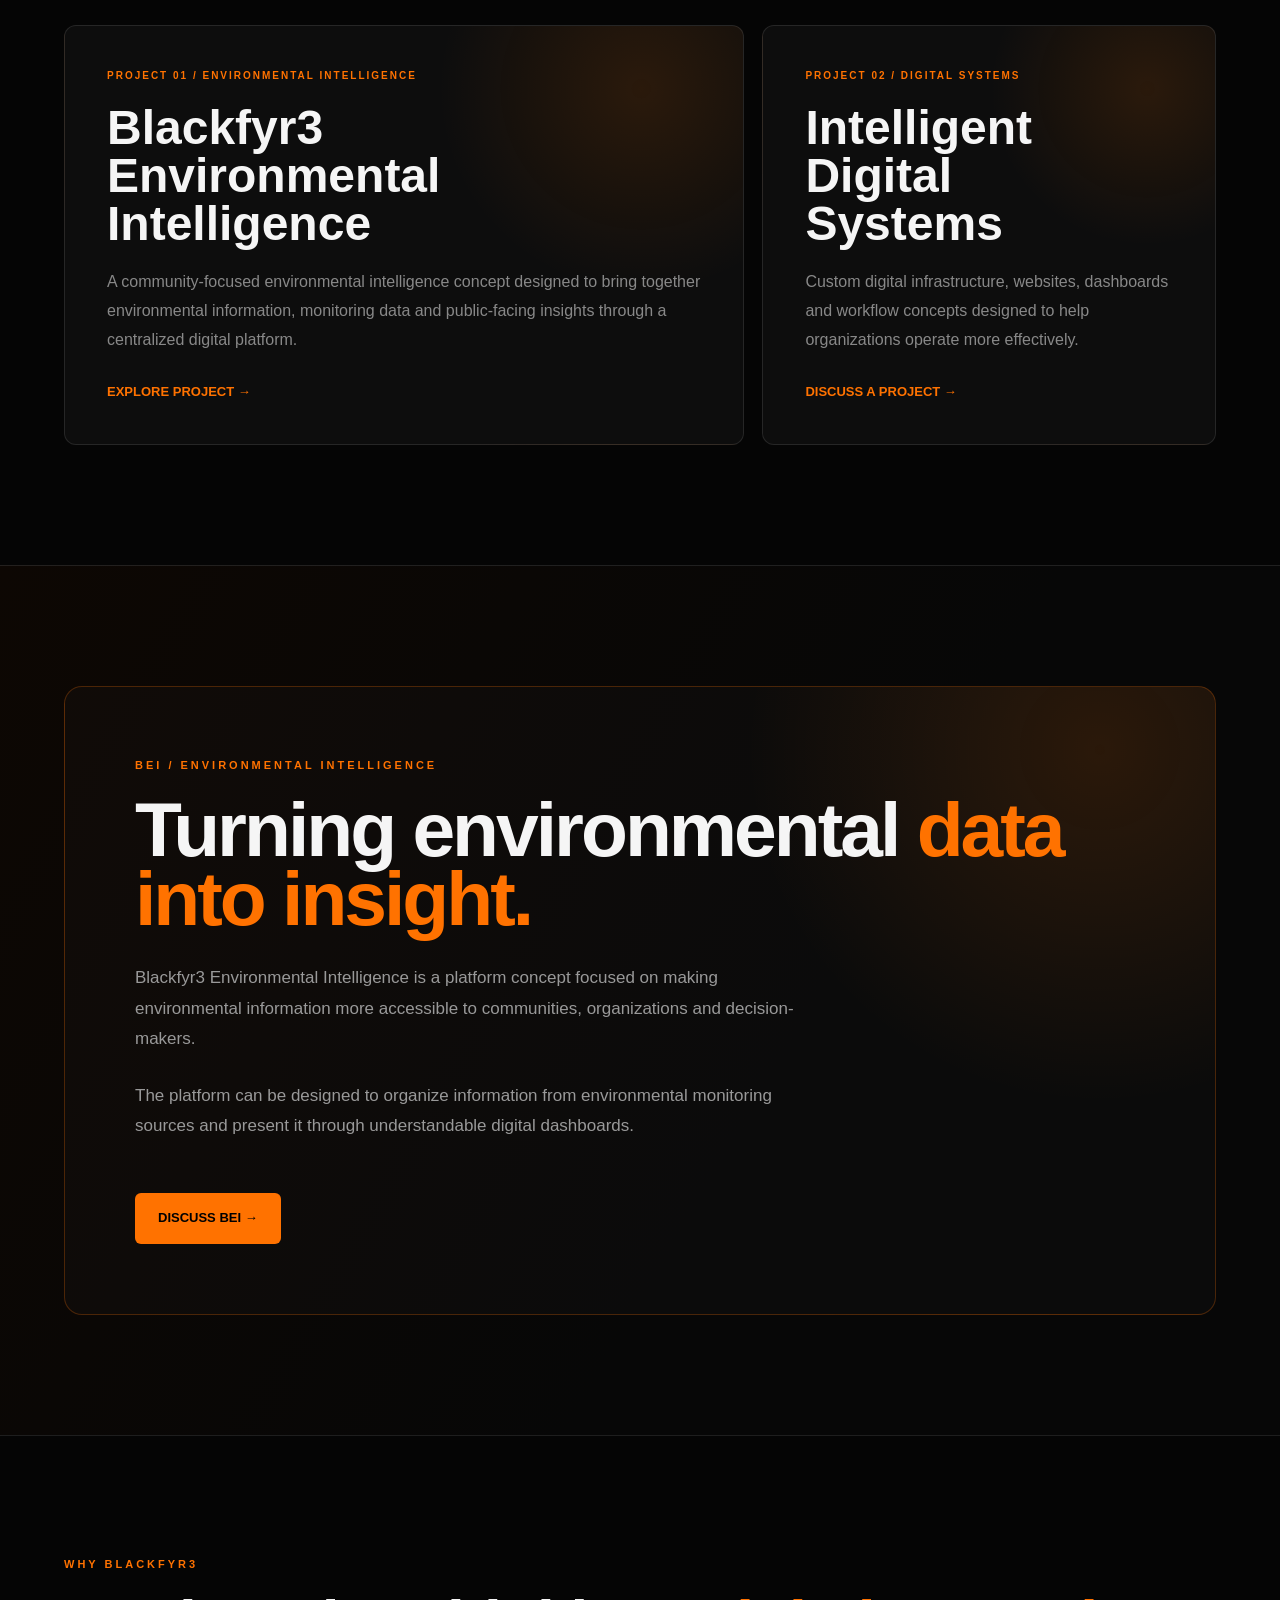
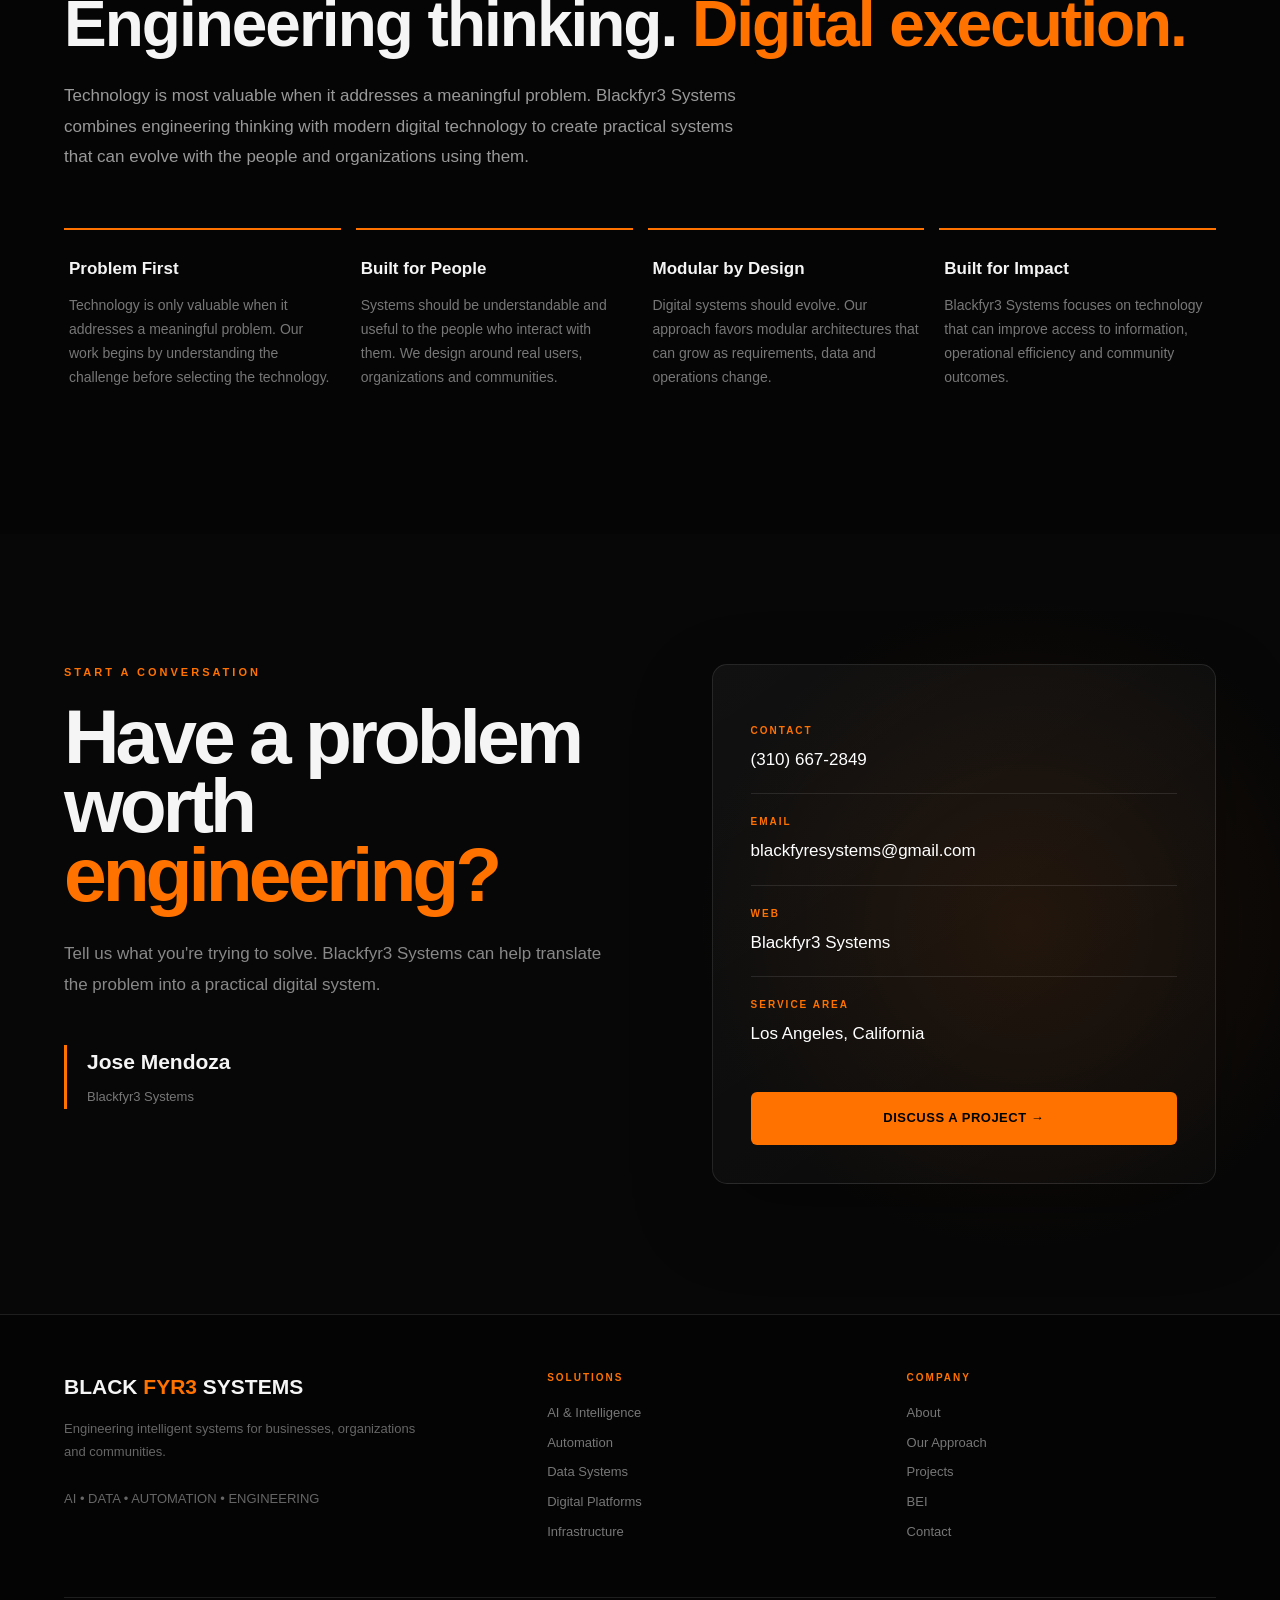
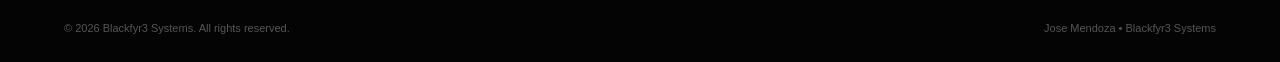
==== commit eda0090c: "Update index.html" ====
--- a/index.html
+++ b/index.html
@@ -4,40 +4,39 @@
   <meta charset="UTF-8">
   <meta name="viewport" content="width=device-width, initial-scale=1.0">
 
-  <title>BLACKFYR3 SYSTEMS | Intelligent Technology & Engineering</title>
-
-  <meta name="description"
-        content="Blackfyr3 Systems engineers intelligent technology, AI, automation, data systems, digital platforms and environmental intelligence solutions.">
-
-  <meta name="keywords"
-        content="Blackfyr3 Systems, AI, artificial intelligence, automation, data systems, digital platforms, environmental intelligence, technology, engineering">
-
-  <meta name="author" content="Blackfyr3 Systems">
+  <title>BLACK FYR3 SYSTEMS | Intelligent Technology & Engineering</title>
+
+  <meta
+    name="description"
+    content="Blackfyr3 Systems designs intelligent technology platforms connecting AI, automation, data and digital infrastructure to solve real-world problems."
+  >
+
+  <meta name="theme-color" content="#080808">
 
   <style>
-
     /* =========================================================
-       BLACKFYR3 SYSTEMS
-       ENTERPRISE TECHNOLOGY WEBSITE
+       BLACK FYR3 SYSTEMS
+       CORPORATE TECHNOLOGY / ENGINEERING WEBSITE
        ========================================================= */
 
     :root {
       --black: #050505;
-      --black-2: #090909;
-      --panel: #0d0d0d;
-      --panel-2: #111111;
+      --black2: #090909;
+      --panel: #101010;
+      --panel2: #141414;
       --white: #f5f5f5;
-      --muted: #9b9b9b;
-      --line: rgba(255,255,255,.12);
+      --muted: #999999;
+      --muted2: #686868;
       --orange: #ff7200;
-      --orange-bright: #ff8a00;
-      --max: 1240px;
+      --orange2: #ff8a1f;
+      --line: rgba(255,255,255,.10);
+      --max: 1180px;
     }
 
     * {
-      box-sizing: border-box;
       margin: 0;
       padding: 0;
+      box-sizing: border-box;
     }
 
     html {
@@ -45,16 +44,19 @@
     }
 
     body {
-      background: var(--black);
-      color: var(--white);
       font-family:
         Inter,
         -apple-system,
         BlinkMacSystemFont,
         "Segoe UI",
+        Roboto,
         Arial,
         sans-serif;
+
+      background: var(--black);
+      color: var(--white);
       line-height: 1.6;
+      overflow-x: hidden;
     }
 
     a {
@@ -64,11 +66,14 @@
 
     img {
       max-width: 100%;
-      display: block;
-    }
+    }
+
+    /* =========================================================
+       GLOBAL
+       ========================================================= */
 
     .container {
-      width: min(var(--max), calc(100% - 80px));
+      width: min(var(--max), 90%);
       margin: auto;
     }
 
@@ -76,77 +81,131 @@
       color: var(--orange);
     }
 
+    .section {
+      padding: 120px 0;
+      position: relative;
+      border-top: 1px solid var(--line);
+    }
+
+    .eyebrow {
+      color: var(--orange);
+      font-size: 11px;
+      font-weight: 800;
+      letter-spacing: 3px;
+      text-transform: uppercase;
+      margin-bottom: 20px;
+    }
+
+    .section-title {
+      font-size: clamp(40px, 5vw, 68px);
+      line-height: .98;
+      letter-spacing: -2px;
+      margin-bottom: 25px;
+    }
+
+    .section-text {
+      max-width: 680px;
+      color: var(--muted);
+      font-size: 17px;
+      line-height: 1.8;
+    }
+
     /* =========================================================
-       HEADER
+       BACKGROUND EFFECTS
        ========================================================= */
 
-    header {
+    .grid-bg {
+      position: absolute;
+      inset: 0;
+      pointer-events: none;
+      opacity: .25;
+
+      background-image:
+        linear-gradient(rgba(255,255,255,.035) 1px, transparent 1px),
+        linear-gradient(90deg, rgba(255,255,255,.035) 1px, transparent 1px);
+
+      background-size: 60px 60px;
+
+      mask-image: linear-gradient(
+        to bottom,
+        black,
+        transparent 85%
+      );
+    }
+
+    .glow {
+      position: absolute;
+      width: 500px;
+      height: 500px;
+      border-radius: 50%;
+      background: rgba(255,114,0,.09);
+      filter: blur(100px);
+      pointer-events: none;
+    }
+
+    /* =========================================================
+       NAVIGATION
+       ========================================================= */
+
+    nav {
       position: fixed;
       top: 0;
       left: 0;
       width: 100%;
       z-index: 1000;
-      background: rgba(5,5,5,.88);
+
+      background: rgba(5,5,5,.82);
       backdrop-filter: blur(18px);
-      border-bottom: 1px solid var(--line);
-    }
-
-    .nav {
-      height: 78px;
+      border-bottom: 1px solid rgba(255,255,255,.08);
+    }
+
+    .nav-inner {
+      width: min(var(--max), 92%);
+      margin: auto;
+
+      height: 76px;
+
       display: flex;
       align-items: center;
       justify-content: space-between;
     }
 
     .logo {
-      font-size: 22px;
+      font-size: 18px;
       font-weight: 900;
       letter-spacing: 1px;
-      line-height: 1;
     }
 
     .logo span {
       color: var(--orange);
     }
 
-    .logo small {
-      display: block;
-      color: #888;
-      font-size: 8px;
-      letter-spacing: 5px;
-      text-align: center;
-      margin-top: 5px;
-    }
-
-    nav ul {
+    .nav-links {
       display: flex;
-      list-style: none;
-      gap: 36px;
+      gap: 30px;
       align-items: center;
     }
 
-    nav a {
-      font-size: 12px;
-      text-transform: uppercase;
-      letter-spacing: 1px;
-      color: #ddd;
+    .nav-links a {
+      color: #aaa;
+      font-size: 13px;
       transition: .25s;
     }
 
-    nav a:hover {
-      color: var(--orange);
-    }
-
-    .nav-button {
+    .nav-links a:hover {
+      color: white;
+    }
+
+    .nav-cta {
+      padding: 11px 18px;
       border: 1px solid var(--orange);
-      padding: 12px 22px;
-      color: white;
-      transition: .25s;
-    }
-
-    .nav-button:hover {
+      color: var(--orange) !important;
+      border-radius: 5px;
+    }
+
+    .nav-cta:hover {
       background: var(--orange);
-      color: #000;
+      color: black !important;
     }
 
     /* =========================================================
@@ -154,505 +213,396 @@
        ========================================================= */
 
     .hero {
-      min-height: 820px;
-      padding-top: 78px;
+      min-height: 100vh;
+      padding-top: 76px;
+
+      display: flex;
+      align-items: center;
+
       position: relative;
       overflow: hidden;
-      display: flex;
-      align-items: center;
+
       background:
-        radial-gradient(circle at 78% 40%, rgba(255,100,0,.16), transparent 32%),
-        radial-gradient(circle at 20% 80%, rgba(255,80,0,.07), transparent 28%),
-        #050505;
-    }
-
-    .hero-grid {
-      position: absolute;
-      inset: 0;
-      opacity: .14;
-      background-image:
-        linear-gradient(rgba(255,255,255,.06) 1px, transparent 1px),
-        linear-gradient(90deg, rgba(255,255,255,.06) 1px, transparent 1px);
-      background-size: 80px 80px;
-      mask-image: linear-gradient(to right, black, transparent);
+        radial-gradient(
+          circle at 75% 40%,
+          rgba(255,114,0,.13),
+          transparent 35%
+        ),
+        linear-gradient(
+          135deg,
+          #130900,
+          #050505 50%,
+          #0c0602
+        );
+    }
+
+    .hero .grid-bg {
+      opacity: .35;
     }
 
     .hero-content {
       position: relative;
       z-index: 2;
-      width: 650px;
-      padding: 90px 0;
-    }
-
-    .eyebrow {
+      padding: 100px 0;
+    }
+
+    .hero-label {
+      color: var(--orange);
+      font-size: 12px;
+      letter-spacing: 4px;
+      font-weight: 800;
+      margin-bottom: 25px;
+    }
+
+    .hero h1 {
+      max-width: 900px;
+
+      font-size: clamp(58px, 9vw, 120px);
+      line-height: .85;
+      letter-spacing: -6px;
+      font-weight: 900;
+
+      margin-bottom: 35px;
+    }
+
+    .hero h1 span {
+      color: var(--orange);
+    }
+
+    .hero-description {
+      max-width: 670px;
+
+      color: #aaa;
+      font-size: 18px;
+      line-height: 1.8;
+
+      margin-bottom: 38px;
+    }
+
+    .hero-buttons {
+      display: flex;
+      gap: 12px;
+      flex-wrap: wrap;
+    }
+
+    .button {
+      display: inline-flex;
+      align-items: center;
+      justify-content: center;
+
+      padding: 15px 23px;
+
+      border-radius: 6px;
+
+      font-size: 13px;
+      font-weight: 800;
+
+      transition: .25s;
+    }
+
+    .button-primary {
+      background: var(--orange);
+      color: black;
+    }
+
+    .button-primary:hover {
+      background: var(--orange2);
+      transform: translateY(-2px);
+      box-shadow: 0 10px 30px rgba(255,114,0,.2);
+    }
+
+    .button-secondary {
+      border: 1px solid rgba(255,255,255,.18);
+      color: white;
+    }
+
+    .button-secondary:hover {
+      border-color: var(--orange);
+      color: var(--orange);
+    }
+
+    /* =========================================================
+       STAT BAR
+       ========================================================= */
+
+    .stats {
+      border-top: 1px solid var(--line);
+      border-bottom: 1px solid var(--line);
+      background: #080808;
+    }
+
+    .stats-grid {
+      display: grid;
+      grid-template-columns: repeat(4,1fr);
+    }
+
+    .stat {
+      padding: 28px 25px;
+      border-right: 1px solid var(--line);
+    }
+
+    .stat:last-child {
+      border-right: none;
+    }
+
+    .stat-number {
       color: var(--orange);
       font-size: 12px;
       font-weight: 800;
-      letter-spacing: 3px;
-      text-transform: uppercase;
-      margin-bottom: 22px;
-    }
-
-    .hero h1 {
-      font-size: clamp(55px, 7vw, 92px);
-      line-height: .93;
-      letter-spacing: -4px;
-      font-weight: 900;
-      text-transform: uppercase;
-    }
-
-    .hero h1 .accent {
-      color: var(--orange);
-    }
-
-    .hero-description {
-      max-width: 590px;
+      letter-spacing: 2px;
+    }
+
+    .stat-text {
+      margin-top: 5px;
       color: #aaa;
-      font-size: 17px;
-      margin-top: 30px;
-      line-height: 1.8;
-    }
-
-    .hero-actions {
-      display: flex;
-      gap: 15px;
-      margin-top: 38px;
-    }
-
-    .btn {
-      display: inline-flex;
-      align-items: center;
-      justify-content: center;
-      padding: 15px 25px;
-      border: 1px solid var(--orange);
-      font-size: 12px;
-      font-weight: 800;
-      text-transform: uppercase;
-      letter-spacing: 1px;
-      transition: .25s;
-    }
-
-    .btn-primary {
-      background: var(--orange);
-      color: #050505;
-    }
-
-    .btn-primary:hover {
-      background: var(--orange-bright);
-      transform: translateY(-2px);
-    }
-
-    .btn-outline {
-      border-color: #444;
-    }
-
-    .btn-outline:hover {
-      border-color: var(--orange);
-      color: var(--orange);
-    }
-
-    .hero-orbit {
-      position: absolute;
-      width: 650px;
-      height: 650px;
-      right: -80px;
-      top: 130px;
-      border-radius: 50%;
-      border: 1px solid rgba(255,110,0,.25);
-      box-shadow:
-        0 0 80px rgba(255,100,0,.08),
-        inset 0 0 100px rgba(255,100,0,.06);
-    }
-
-    .hero-orbit::before,
-    .hero-orbit::after {
-      content: "";
-      position: absolute;
-      inset: 55px;
-      border-radius: 50%;
-      border: 1px solid rgba(255,110,0,.16);
-      transform: rotate(35deg) scaleX(1.5);
-    }
-
-    .hero-orbit::after {
-      transform: rotate(-35deg) scaleX(1.5);
-    }
-
-    .orbit-core {
-      position: absolute;
-      width: 230px;
-      height: 230px;
-      left: 50%;
-      top: 50%;
-      transform: translate(-50%,-50%);
-      border-radius: 50%;
-      background:
-        radial-gradient(circle at 35% 30%, #553000, #110d08 60%, #050505);
-      box-shadow:
-        0 0 80px rgba(255,100,0,.25);
-    }
-
-    .orbit-dot {
-      position: absolute;
-      width: 8px;
-      height: 8px;
-      background: var(--orange);
-      border-radius: 50%;
-      box-shadow: 0 0 18px var(--orange);
-    }
-
-    .dot-one {
-      top: 30px;
-      right: 180px;
-    }
-
-    .dot-two {
-      bottom: 130px;
-      left: 30px;
-    }
-
-    .dot-three {
-      right: 60px;
-      bottom: 170px;
+      font-size: 13px;
     }
 
     /* =========================================================
-       TRUST / INTRO STRIP
+       PROBLEM / APPROACH
        ========================================================= */
 
-    .statement {
-      border-top: 1px solid var(--line);
-      border-bottom: 1px solid var(--line);
-      background: #080808;
-    }
-
-    .statement-inner {
+    .split {
       display: grid;
       grid-template-columns: 1fr 1fr;
-      gap: 80px;
-      padding: 70px 0;
-    }
-
-    .statement h2 {
-      font-size: 43px;
-      line-height: 1.05;
-      letter-spacing: -2px;
-    }
-
-    .statement p {
+      gap: 90px;
+      align-items: center;
+    }
+
+    .approach-card {
+      border: 1px solid var(--line);
+      background: linear-gradient(
+        145deg,
+        rgba(255,255,255,.04),
+        rgba(255,255,255,.015)
+      );
+
+      border-radius: 14px;
+      padding: 40px;
+
+      position: relative;
+      overflow: hidden;
+    }
+
+    .approach-card::before {
+      content: "";
+
+      position: absolute;
+      left: 0;
+      top: 0;
+      width: 3px;
+      height: 100%;
+
+      background: var(--orange);
+    }
+
+    .approach-card h3 {
+      color: var(--orange);
+      font-size: 18px;
+      margin-bottom: 20px;
+    }
+
+    .approach-card p {
       color: #999;
-      font-size: 16px;
-      line-height: 1.9;
+      font-size: 15px;
+      line-height: 1.8;
+    }
+
+    .process-list {
+      margin-top: 35px;
+      display: grid;
+      gap: 18px;
+    }
+
+    .process {
+      display: flex;
+      gap: 20px;
+      align-items: flex-start;
+    }
+
+    .process-number {
+      min-width: 35px;
+      color: var(--orange);
+      font-weight: 800;
+      font-size: 12px;
+    }
+
+    .process h4 {
+      margin-bottom: 5px;
+    }
+
+    .process p {
+      color: #777;
+      font-size: 14px;
     }
 
     /* =========================================================
-       SOLUTIONS
+       CAPABILITIES
        ========================================================= */
 
-    section {
-      padding: 120px 0;
-      border-bottom: 1px solid var(--line);
-    }
-
-    .section-label {
-      color: var(--orange);
-      font-size: 11px;
-      font-weight: 800;
-      letter-spacing: 3px;
-      text-transform: uppercase;
-      margin-bottom: 14px;
-    }
-
-    .section-title {
-      font-size: clamp(40px, 5vw, 65px);
-      line-height: 1;
-      letter-spacing: -3px;
-      text-transform: uppercase;
-      max-width: 800px;
-    }
-
-    .section-intro {
-      color: #929292;
-      max-width: 650px;
-      margin-top: 20px;
-      font-size: 16px;
-    }
-
-    .solutions-grid {
-      margin-top: 60px;
+    .capability-header {
+      text-align: center;
+      margin-bottom: 60px;
+    }
+
+    .capability-header .section-text {
+      margin: auto;
+    }
+
+    .capabilities {
       display: grid;
       grid-template-columns: repeat(3,1fr);
-      gap: 1px;
-      background: var(--line);
+      gap: 15px;
+    }
+
+    .capability {
+      min-height: 270px;
+
+      padding: 32px;
+
       border: 1px solid var(--line);
-    }
-
-    .solution {
-      background: var(--panel);
-      padding: 38px 30px;
-      min-height: 290px;
+      border-radius: 10px;
+
+      background: #0d0d0d;
+
+      position: relative;
+
       transition: .3s;
-      position: relative;
-      overflow: hidden;
-    }
-
-    .solution:hover {
-      background: #121212;
-      transform: translateY(-4px);
-    }
-
-    .solution-number {
+    }
+
+    .capability:hover {
+      transform: translateY(-5px);
+      border-color: rgba(255,114,0,.5);
+
+      box-shadow:
+        0 20px 60px rgba(0,0,0,.35);
+    }
+
+    .capability-number {
       color: var(--orange);
-      font-size: 11px;
+      font-size: 10px;
+      font-weight: 800;
       letter-spacing: 2px;
-      font-weight: 800;
-    }
-
-    .solution-icon {
-      font-size: 32px;
-      margin: 30px 0 20px;
+    }
+
+    .capability-icon {
+      font-size: 28px;
+      margin: 25px 0;
       color: var(--orange);
     }
 
-    .solution h3 {
-      font-size: 20px;
-      text-transform: uppercase;
-      margin-bottom: 14px;
-    }
-
-    .solution p {
-      color: #888;
+    .capability h3 {
+      font-size: 21px;
+      margin-bottom: 12px;
+    }
+
+    .capability p {
+      color: #858585;
       font-size: 14px;
       line-height: 1.7;
-    }
-
-    .solution-link {
-      position: absolute;
-      bottom: 25px;
-      color: var(--orange);
-      font-size: 11px;
-      font-weight: 800;
-      letter-spacing: 1px;
-      text-transform: uppercase;
-    }
-
-    /* =========================================================
-       APPROACH
-       ========================================================= */
-
-    .approach {
-      background:
-        radial-gradient(circle at 80% 40%, rgba(255,100,0,.09), transparent 30%),
-        #070707;
-    }
-
-    .approach-grid {
-      margin-top: 65px;
-      display: grid;
-      grid-template-columns: repeat(4,1fr);
-      gap: 20px;
-    }
-
-    .step {
-      border-top: 2px solid #333;
-      padding-top: 25px;
-    }
-
-    .step-number {
-      font-size: 45px;
-      font-weight: 900;
-      color: #222;
-    }
-
-    .step h3 {
-      font-size: 18px;
-      text-transform: uppercase;
-      margin: 15px 0;
-    }
-
-    .step p {
-      color: #858585;
-      font-size: 14px;
     }
 
     /* =========================================================
        PROJECTS
        ========================================================= */
 
-    .projects {
-      background: #050505;
-    }
-
     .project-grid {
-      margin-top: 65px;
       display: grid;
       grid-template-columns: 1.2fr .8fr;
-      gap: 22px;
+      gap: 18px;
+      margin-top: 60px;
     }
 
     .project {
-      min-height: 430px;
+      min-height: 420px;
+
+      padding: 42px;
+
       border: 1px solid var(--line);
+      border-radius: 12px;
+
       background:
-        linear-gradient(135deg, rgba(255,100,0,.12), transparent 40%),
-        #0c0c0c;
-      padding: 40px;
+        radial-gradient(
+          circle at 85% 15%,
+          rgba(255,114,0,.12),
+          transparent 30%
+        ),
+        #0d0d0d;
+
+      display: flex;
+      flex-direction: column;
+      justify-content: space-between;
+
       position: relative;
       overflow: hidden;
     }
 
-    .project::after {
-      content: "";
-      position: absolute;
-      width: 300px;
-      height: 300px;
-      right: -100px;
-      bottom: -100px;
-      border-radius: 50%;
-      border: 1px solid rgba(255,110,0,.2);
-      box-shadow: 0 0 80px rgba(255,100,0,.06);
+    .project:hover {
+      border-color: rgba(255,114,0,.5);
     }
 
     .project-tag {
       color: var(--orange);
       font-size: 10px;
+      font-weight: 800;
       letter-spacing: 2px;
+    }
+
+    .project h3 {
+      font-size: clamp(30px,4vw,48px);
+      line-height: 1;
+      margin: 20px 0;
+    }
+
+    .project p {
+      color: #888;
+      max-width: 650px;
+      line-height: 1.8;
+    }
+
+    .project-link {
+      margin-top: 25px;
+      color: var(--orange);
       font-weight: 800;
-      text-transform: uppercase;
-    }
-
-    .project h3 {
-      font-size: 35px;
-      line-height: 1;
-      text-transform: uppercase;
-      max-width: 500px;
-      margin-top: 18px;
-    }
-
-    .project p {
-      color: #999;
-      max-width: 500px;
-      margin-top: 22px;
-      font-size: 15px;
-    }
-
-    .project-button {
-      position: absolute;
-      left: 40px;
-      bottom: 38px;
-      color: var(--orange);
-      font-size: 11px;
-      font-weight: 800;
-      letter-spacing: 1px;
-      text-transform: uppercase;
+      font-size: 13px;
     }
 
     /* =========================================================
-       BEI FEATURE
+       BEI
        ========================================================= */
 
     .bei {
       background:
-        linear-gradient(90deg, #070707 0%, #090909 50%, #120b05 100%);
-    }
-
-    .bei-grid {
-      display: grid;
-      grid-template-columns: 1fr 1fr;
-      align-items: center;
-      gap: 90px;
-    }
-
-    .dashboard {
-      min-height: 430px;
-      border: 1px solid #303030;
+        linear-gradient(
+          120deg,
+          #0d0703,
+          #070707 60%
+        );
+    }
+
+    .bei-panel {
+      border: 1px solid rgba(255,114,0,.25);
+      border-radius: 18px;
+      padding: 70px;
+
       background:
-        radial-gradient(circle at 50% 50%, rgba(255,100,0,.15), transparent 30%),
-        #080808;
-      position: relative;
-      overflow: hidden;
-    }
-
-    .dashboard-header {
-      height: 55px;
-      border-bottom: 1px solid #222;
-      display: flex;
-      align-items: center;
-      justify-content: space-between;
-      padding: 0 20px;
-      font-size: 11px;
-      color: #aaa;
-    }
-
-    .dashboard-logo {
+        radial-gradient(
+          circle at 90% 10%,
+          rgba(255,114,0,.13),
+          transparent 30%
+        ),
+        rgba(255,255,255,.02);
+    }
+
+    .bei-title {
+      font-size: clamp(40px,6vw,80px);
+      line-height: .9;
+      letter-spacing: -3px;
+      margin-bottom: 30px;
+    }
+
+    .bei-title span {
       color: var(--orange);
-      font-weight: 900;
-    }
-
-    .map-grid {
-      position: absolute;
-      inset: 55px 0 0;
-      background-image:
-        linear-gradient(rgba(255,255,255,.035) 1px, transparent 1px),
-        linear-gradient(90deg, rgba(255,255,255,.035) 1px, transparent 1px);
-      background-size: 45px 45px;
-    }
-
-    .map-ring {
-      position: absolute;
-      width: 220px;
-      height: 220px;
-      border: 1px solid rgba(255,110,0,.3);
-      border-radius: 50%;
-      left: 50%;
-      top: 52%;
-      transform: translate(-50%,-50%);
-      box-shadow:
-        0 0 50px rgba(255,100,0,.12),
-        inset 0 0 40px rgba(255,100,0,.05);
-    }
-
-    .sensor {
-      position: absolute;
-      width: 10px;
-      height: 10px;
-      background: var(--orange);
-      border-radius: 50%;
-      box-shadow: 0 0 15px var(--orange);
-    }
-
-    .sensor.one {
-      left: 32%;
-      top: 40%;
-    }
-
-    .sensor.two {
-      left: 60%;
-      top: 32%;
-    }
-
-    .sensor.three {
-      left: 68%;
-      top: 65%;
-    }
-
-    .sensor.four {
-      left: 42%;
-      top: 70%;
-    }
-
-    .bei-content h2 {
-      font-size: 54px;
-      line-height: 1;
-      letter-spacing: -3px;
-      text-transform: uppercase;
-    }
-
-    .bei-content p {
-      color: #999;
-      margin-top: 25px;
-      font-size: 16px;
-      line-height: 1.8;
     }
 
     /* =========================================================
@@ -660,53 +610,156 @@
        ========================================================= */
 
     .why-grid {
-      margin-top: 60px;
       display: grid;
-      grid-template-columns: repeat(2,1fr);
-      gap: 1px;
-      background: var(--line);
+      grid-template-columns: repeat(4,1fr);
+      gap: 15px;
+      margin-top: 55px;
+    }
+
+    .why {
+      border-top: 2px solid var(--orange);
+      padding: 25px 5px;
+    }
+
+    .why h3 {
+      font-size: 17px;
+      margin-bottom: 12px;
+    }
+
+    .why p {
+      color: #777;
+      font-size: 14px;
+      line-height: 1.7;
+    }
+
+    /* =========================================================
+       CONTACT
+       ========================================================= */
+
+    .contact-section {
+      padding: 130px 0;
+
+      background:
+        radial-gradient(
+          circle at 80% 50%,
+          rgba(255,114,0,.09),
+          transparent 30%
+        ),
+        #070707;
+    }
+
+    .contact-grid {
+      display: grid;
+      grid-template-columns: 1.05fr .95fr;
+      gap: 90px;
+      align-items: start;
+    }
+
+    .contact-title {
+      font-size: clamp(48px,6vw,82px);
+      line-height: .9;
+      letter-spacing: -4px;
+      margin-bottom: 30px;
+    }
+
+    .contact-title span {
+      color: var(--orange);
+    }
+
+    .contact-copy {
+      color: #888;
+      font-size: 17px;
+      line-height: 1.8;
+      max-width: 580px;
+    }
+
+    .contact-person {
+      margin-top: 45px;
+      border-left: 3px solid var(--orange);
+      padding-left: 20px;
+    }
+
+    .contact-person strong {
+      display: block;
+      font-size: 21px;
+      margin-bottom: 4px;
+    }
+
+    .contact-person span {
+      color: #777;
+      font-size: 13px;
+    }
+
+    .contact-card {
+      padding: 38px;
+
       border: 1px solid var(--line);
-    }
-
-    .why-card {
-      padding: 45px;
-      background: var(--panel);
-    }
-
-    .why-card h3 {
-      font-size: 23px;
-      text-transform: uppercase;
-      margin-bottom: 15px;
-    }
-
-    .why-card p {
-      color: #888;
-      font-size: 14px;
-      max-width: 500px;
-    }
-
-    /* =========================================================
-       CTA
-       ========================================================= */
-
-    .cta {
+      border-radius: 15px;
+
+      background:
+        linear-gradient(
+          145deg,
+          rgba(255,255,255,.045),
+          rgba(255,255,255,.015)
+        );
+
+      box-shadow:
+        0 30px 80px rgba(0,0,0,.25);
+    }
+
+    .contact-item {
+      padding: 20px 0;
+      border-bottom: 1px solid var(--line);
+
+      display: flex;
+      flex-direction: column;
+      gap: 7px;
+    }
+
+    .contact-item:last-of-type {
+      border-bottom: none;
+    }
+
+    .contact-label {
+      color: var(--orange);
+      font-size: 10px;
+      font-weight: 800;
+      letter-spacing: 2px;
+    }
+
+    .contact-value {
+      font-size: 17px;
+      color: white;
+      word-break: break-word;
+    }
+
+    .contact-value:hover {
+      color: var(--orange);
+    }
+
+    .contact-action {
+      display: block;
+      margin-top: 25px;
+
       text-align: center;
-      background:
-        radial-gradient(circle at center, rgba(255,100,0,.13), transparent 45%),
-        #080808;
-    }
-
-    .cta h2 {
-      font-size: clamp(45px, 6vw, 80px);
-      line-height: .95;
-      letter-spacing: -4px;
-      text-transform: uppercase;
-    }
-
-    .cta p {
-      max-width: 620px;
-      margin: 25px auto 35px;
-      color: #999;
+
+      padding: 16px;
+
+      background: var(--orange);
+      color: #000;
+
+      border-radius: 6px;
+
+      font-weight: 900;
+      font-size: 13px;
+      letter-spacing: .5px;
+
+      transition: .25s;
+    }
+
+    .contact-action:hover {
+      background: var(--orange2);
+      transform: translateY(-2px);
     }
 
     /* =========================================================
@@ -714,38 +767,42 @@
        ========================================================= */
 
     footer {
-      background: #030303;
-      padding: 70px 0 30px;
+      border-top: 1px solid var(--line);
+      padding: 55px 0 25px;
+      background: #040404;
     }
 
     .footer-grid {
       display: grid;
-      grid-template-columns: 1.5fr repeat(3,1fr);
+      grid-template-columns: 1.4fr 1fr 1fr;
       gap: 50px;
-      padding-bottom: 60px;
+      padding-bottom: 45px;
+    }
+
+    .footer-brand h2 {
+      font-size: 21px;
+      margin-bottom: 15px;
     }
 
     .footer-brand p {
-      color: #777;
-      max-width: 330px;
-      margin-top: 20px;
-      font-size: 14px;
+      color: #666;
+      max-width: 360px;
+      font-size: 13px;
+      line-height: 1.7;
     }
 
     .footer-column h4 {
-      font-size: 11px;
       color: var(--orange);
-      text-transform: uppercase;
+      font-size: 10px;
       letter-spacing: 2px;
-      margin-bottom: 20px;
+      margin-bottom: 17px;
     }
 
     .footer-column a {
       display: block;
       color: #777;
       font-size: 13px;
-      margin-bottom: 11px;
-      transition: .2s;
+      margin-bottom: 9px;
     }
 
     .footer-column a:hover {
@@ -753,10 +810,13 @@
     }
 
     .footer-bottom {
+      padding-top: 22px;
       border-top: 1px solid var(--line);
-      padding-top: 25px;
+
       display: flex;
       justify-content: space-between;
+      gap: 20px;
+
       color: #555;
       font-size: 11px;
     }
@@ -765,98 +825,96 @@
        MOBILE
        ========================================================= */
 
-    @media(max-width: 900px) {
-
-      .container {
-        width: min(100% - 40px, 700px);
-      }
-
-      nav ul {
+    @media (max-width: 900px) {
+
+      .nav-links {
         display: none;
       }
 
+      .hero h1 {
+        letter-spacing: -3px;
+      }
+
+      .stats-grid {
+        grid-template-columns: repeat(2,1fr);
+      }
+
+      .stat:nth-child(2) {
+        border-right: none;
+      }
+
+      .split,
+      .project-grid,
+      .contact-grid {
+        grid-template-columns: 1fr;
+        gap: 50px;
+      }
+
+      .capabilities {
+        grid-template-columns: repeat(2,1fr);
+      }
+
+      .why-grid {
+        grid-template-columns: repeat(2,1fr);
+      }
+
+      .bei-panel {
+        padding: 45px 30px;
+      }
+
+      .footer-grid {
+        grid-template-columns: 1fr 1fr;
+      }
+
+    }
+
+    @media (max-width: 600px) {
+
+      .section {
+        padding: 80px 0;
+      }
+
       .hero {
-        min-height: 720px;
-      }
-
-      .hero-content {
-        width: 100%;
+        min-height: 90vh;
       }
 
       .hero h1 {
-        font-size: 58px;
-      }
-
-      .hero-orbit {
-        opacity: .25;
-        right: -300px;
-      }
-
-      .statement-inner,
-      .bei-grid {
+        font-size: 57px;
+      }
+
+      .hero-description {
+        font-size: 16px;
+      }
+
+      .stats-grid {
         grid-template-columns: 1fr;
-        gap: 40px;
-      }
-
-      .solutions-grid {
-        grid-template-columns: 1fr;
-      }
-
-      .approach-grid {
-        grid-template-columns: 1fr 1fr;
-      }
-
-      .project-grid {
-        grid-template-columns: 1fr;
-      }
-
+      }
+
+      .stat {
+        border-right: none;
+        border-bottom: 1px solid var(--line);
+      }
+
+      .capabilities,
       .why-grid {
         grid-template-columns: 1fr;
       }
 
-      .footer-grid {
-        grid-template-columns: 1fr 1fr;
-      }
-    }
-
-    @media(max-width: 600px) {
-
-      section {
-        padding: 80px 0;
-      }
-
-      .hero h1 {
-        font-size: 48px;
+      .capability {
+        min-height: auto;
+      }
+
+      .project {
+        min-height: 350px;
+        padding: 30px;
+      }
+
+      .contact-card {
+        padding: 25px;
+      }
+
+      .contact-title {
         letter-spacing: -2px;
-      }
-
-      .hero-description {
-        font-size: 15px;
-      }
-
-      .hero-actions {
-        flex-direction: column;
-        align-items: stretch;
-      }
-
-      .approach-grid {
-        grid-template-columns: 1fr;
-      }
-
-      .project {
-        padding: 28px;
-      }
-
-      .project h3 {
-        font-size: 28px;
-      }
-
-      .project-button {
-        left: 28px;
-      }
-
-      .bei-content h2 {
-        font-size: 43px;
       }
 
       .footer-grid {
@@ -865,78 +923,69 @@
 
       .footer-bottom {
         flex-direction: column;
-        gap: 10px;
-      }
-
-      .nav-button {
-        display: none;
-      }
+      }
+
     }
 
   </style>
 </head>
 
+
 <body>
+
 
 <!-- =========================================================
      NAVIGATION
      ========================================================= -->
 
-<header>
-
-  <div class="container nav">
+<nav>
+  <div class="nav-inner">
 
     <a href="#top" class="logo">
-      BLACK<span>FYR3</span>
-      <small>SYSTEMS</small>
+      BLACK <span>FYR3</span> SYSTEMS
     </a>
 
-    <nav>
-      <ul>
-        <li><a href="#solutions">Solutions</a></li>
-        <li><a href="#approach">Approach</a></li>
-        <li><a href="#projects">Projects</a></li>
-        <li><a href="#bei">Intelligence</a></li>
-        <li><a href="#about">About</a></li>
-      </ul>
-    </nav>
-
-    <a href="#contact" class="nav-button">Contact Us</a>
+    <div class="nav-links">
+
+      <a href="#solutions">Solutions</a>
+      <a href="#approach">Approach</a>
+      <a href="#projects">Projects</a>
+      <a href="#intelligence">Intelligence</a>
+      <a href="#about">About</a>
+
+      <a href="#contact" class="nav-cta">
+        Contact
+      </a>
+
+    </div>
 
   </div>
-
-</header>
+</nav>
 
 
 <!-- =========================================================
      HERO
      ========================================================= -->
 
-<main id="top">
-
-<section class="hero">
-
-  <div class="hero-grid"></div>
-
-  <div class="hero-orbit">
-    <div class="orbit-core"></div>
-    <div class="orbit-dot dot-one"></div>
-    <div class="orbit-dot dot-two"></div>
-    <div class="orbit-dot dot-three"></div>
-  </div>
+<header class="hero" id="top">
+
+  <div class="grid-bg"></div>
+
+  <div class="glow"
+       style="right:-200px; top:15%;"></div>
 
   <div class="container">
 
     <div class="hero-content">
 
-      <div class="eyebrow">
-        Technology • Engineering • Intelligence
+      <div class="hero-label">
+        TECHNOLOGY • ENGINEERING • INTELLIGENCE
       </div>
 
       <h1>
-        Engineering<br>
-        Intelligent<br>
-        <span class="accent">Systems.</span>
+        ENGINEERING<br>
+        <span>INTELLIGENT</span><br>
+        SYSTEMS.
       </h1>
 
       <p class="hero-description">
@@ -945,14 +994,16 @@
         infrastructure to solve real-world problems.
       </p>
 
-      <div class="hero-actions">
-
-        <a href="#solutions" class="btn btn-primary">
-          Explore Solutions →
+      <div class="hero-buttons">
+
+        <a href="#solutions"
+           class="button button-primary">
+          EXPLORE SOLUTIONS →
         </a>
 
-        <a href="#projects" class="btn btn-outline">
-          View Projects
+        <a href="#projects"
+           class="button button-secondary">
+          VIEW PROJECTS
         </a>
 
       </div>
@@ -961,28 +1012,146 @@
 
   </div>
 
+</header>
+
+
+<!-- =========================================================
+     STATS
+     ========================================================= -->
+
+<section class="stats">
+
+  <div class="container">
+
+    <div class="stats-grid">
+
+      <div class="stat">
+        <div class="stat-number">01</div>
+        <div class="stat-text">
+          Problem-first engineering
+        </div>
+      </div>
+
+      <div class="stat">
+        <div class="stat-number">02</div>
+        <div class="stat-text">
+          Intelligent digital systems
+        </div>
+      </div>
+
+      <div class="stat">
+        <div class="stat-number">03</div>
+        <div class="stat-text">
+          Data-driven infrastructure
+        </div>
+      </div>
+
+      <div class="stat">
+        <div class="stat-number">04</div>
+        <div class="stat-text">
+          Built for organizations & communities
+        </div>
+      </div>
+
+    </div>
+
+  </div>
+
 </section>
 
 
 <!-- =========================================================
-     STATEMENT
+     PROBLEM / APPROACH
      ========================================================= -->
 
-<section class="statement">
-
-  <div class="container statement-inner">
-
-    <h2>
-      Technology should solve a
-      <span class="orange">problem.</span>
-    </h2>
-
-    <p>
-      Blackfyr3 Systems approaches technology as an engineering
-      discipline. We identify the problem, understand the
-      requirements, design the system and build practical digital
-      solutions that can grow with the organizations they serve.
-    </p>
+<section class="section" id="approach">
+
+  <div class="grid-bg"></div>
+
+  <div class="container">
+
+    <div class="split">
+
+      <div>
+
+        <div class="eyebrow">
+          THE BLACKFYR3 APPROACH
+        </div>
+
+        <h2 class="section-title">
+          Technology should
+          solve a <span class="orange">problem.</span>
+        </h2>
+
+        <p class="section-text">
+          Blackfyr3 Systems approaches technology as an engineering
+          discipline. We identify the problem, understand the
+          requirements, design the system and build practical digital
+          solutions that can grow with the organizations they serve.
+        </p>
+
+      </div>
+
+
+      <div class="approach-card">
+
+        <h3>
+          FROM PROBLEM TO WORKING SYSTEM
+        </h3>
+
+        <p>
+          Every project begins by understanding the challenge.
+          From there, we define requirements, design the architecture,
+          build the system and continuously improve it.
+        </p>
+
+        <div class="process-list">
+
+          <div class="process">
+            <div class="process-number">01</div>
+            <div>
+              <h4>Discover</h4>
+              <p>
+                Understand the organization, users and problem.
+              </p>
+            </div>
+          </div>
+
+          <div class="process">
+            <div class="process-number">02</div>
+            <div>
+              <h4>Design</h4>
+              <p>
+                Translate requirements into a practical architecture.
+              </p>
+            </div>
+          </div>
+
+          <div class="process">
+            <div class="process-number">03</div>
+            <div>
+              <h4>Build</h4>
+              <p>
+                Develop the software, automation and data systems.
+              </p>
+            </div>
+          </div>
+
+          <div class="process">
+            <div class="process-number">04</div>
+            <div>
+              <h4>Improve</h4>
+              <p>
+                Measure performance and continuously improve.
+              </p>
+            </div>
+          </div>
+
+        </div>
+
+      </div>
+
+    </div>
 
   </div>
 
@@ -993,35 +1162,46 @@
      SOLUTIONS
      ========================================================= -->
 
-<section id="solutions">
+<section class="section" id="solutions">
 
   <div class="container">
 
-    <div class="section-label">
-      Our Capabilities
+    <div class="capability-header">
+
+      <div class="eyebrow">
+        OUR CAPABILITIES
+      </div>
+
+      <h2 class="section-title">
+        Technology built for
+        <span class="orange">real operations.</span>
+      </h2>
+
+      <p class="section-text">
+        From intelligent software to environmental data systems,
+        Blackfyr3 Systems brings engineering thinking to modern
+        technology challenges.
+      </p>
+
     </div>
 
-    <h2 class="section-title">
-      Technology built for
-      <span class="orange">real operations.</span>
-    </h2>
-
-    <p class="section-intro">
-      From intelligent software to environmental data systems,
-      Blackfyr3 Systems brings engineering thinking to modern
-      technology challenges.
-    </p>
-
-
-    <div class="solutions-grid">
-
-      <article class="solution">
-
-        <div class="solution-number">01 / INTELLIGENCE</div>
-
-        <div class="solution-icon">◈</div>
-
-        <h3>AI & Intelligence</h3>
+
+    <div class="capabilities">
+
+
+      <article class="capability">
+
+        <div class="capability-number">
+          01 / INTELLIGENCE
+        </div>
+
+        <div class="capability-icon">
+          ◈
+        </div>
+
+        <h3>
+          AI & Intelligence
+        </h3>
 
         <p>
           AI-powered tools, intelligent workflows and decision-support
@@ -1029,20 +1209,22 @@
           applications.
         </p>
 
-        <div class="solution-link">
-          Explore →
-        </div>
-
       </article>
 
 
-      <article class="solution">
-
-        <div class="solution-number">02 / AUTOMATION</div>
-
-        <div class="solution-icon">⚙</div>
-
-        <h3>Automation</h3>
+      <article class="capability">
+
+        <div class="capability-number">
+          02 / AUTOMATION
+        </div>
+
+        <div class="capability-icon">
+          ⚙
+        </div>
+
+        <h3>
+          Automation
+        </h3>
 
         <p>
           Digital workflows that reduce repetitive work, improve
@@ -1050,179 +1232,96 @@
           already use.
         </p>
 
-        <div class="solution-link">
-          Explore →
-        </div>
-
       </article>
 
 
-      <article class="solution">
-
-        <div class="solution-number">03 / DATA</div>
-
-        <div class="solution-icon">◫</div>
-
-        <h3>Data Systems</h3>
+      <article class="capability">
+
+        <div class="capability-number">
+          03 / DATA
+        </div>
+
+        <div class="capability-icon">
+          ◫
+        </div>
+
+        <h3>
+          Data Systems
+        </h3>
 
         <p>
           Dashboards, data pipelines and information systems that turn
           complex information into understandable operational insight.
         </p>
 
-        <div class="solution-link">
-          Explore →
-        </div>
-
       </article>
 
 
-      <article class="solution">
-
-        <div class="solution-number">04 / DIGITAL</div>
-
-        <div class="solution-icon">⌘</div>
-
-        <h3>Digital Platforms</h3>
+      <article class="capability">
+
+        <div class="capability-number">
+          04 / DIGITAL
+        </div>
+
+        <div class="capability-icon">
+          ⌘
+        </div>
+
+        <h3>
+          Digital Platforms
+        </h3>
 
         <p>
-          Modern web applications and digital platforms engineered for
-          usability, scalability and long-term development.
+          Modern web applications and digital platforms engineered
+          for usability, scalability and long-term development.
         </p>
 
-        <div class="solution-link">
-          Explore →
-        </div>
-
       </article>
 
 
-      <article class="solution">
-
-        <div class="solution-number">05 / INFRASTRUCTURE</div>
-
-        <div class="solution-icon">◇</div>
-
-        <h3>Cloud & Infrastructure</h3>
+      <article class="capability">
+
+        <div class="capability-number">
+          05 / INFRASTRUCTURE
+        </div>
+
+        <div class="capability-icon">
+          ◇
+        </div>
+
+        <h3>
+          Cloud & Infrastructure
+        </h3>
 
         <p>
           Digital infrastructure supporting secure applications,
           connected services and dependable technology operations.
         </p>
 
-        <div class="solution-link">
-          Explore →
-        </div>
-
       </article>
 
 
-      <article class="solution">
-
-        <div class="solution-number">06 / ENVIRONMENT</div>
-
-        <div class="solution-icon">⌁</div>
-
-        <h3>Environmental Intelligence</h3>
+      <article class="capability">
+
+        <div class="capability-number">
+          06 / ENVIRONMENT
+        </div>
+
+        <div class="capability-icon">
+          ⌁
+        </div>
+
+        <h3>
+          Environmental Intelligence
+        </h3>
 
         <p>
           Technology that organizes environmental information and makes
           complex community data easier to understand and use.
         </p>
 
-        <div class="solution-link">
-          Explore →
-        </div>
-
       </article>
 
-    </div>
-
-  </div>
-
-</section>
-
-
-<!-- =========================================================
-     APPROACH
-     ========================================================= -->
-
-<section id="approach" class="approach">
-
-  <div class="container">
-
-    <div class="section-label">
-      The Blackfyr3 Approach
-    </div>
-
-    <h2 class="section-title">
-      From problem to
-      <span class="orange">working system.</span>
-    </h2>
-
-    <p class="section-intro">
-      Every project begins with understanding the problem. From there,
-      we define requirements, design the architecture, build the
-      system and continuously improve it.
-    </p>
-
-
-    <div class="approach-grid">
-
-      <div class="step">
-
-        <div class="step-number">01</div>
-
-        <h3>Discover</h3>
-
-        <p>
-          Understand the organization, users, operational problem and
-          desired outcome.
-        </p>
-
-      </div>
-
-
-      <div class="step">
-
-        <div class="step-number">02</div>
-
-        <h3>Design</h3>
-
-        <p>
-          Translate requirements into a practical technology and
-          information architecture.
-        </p>
-
-      </div>
-
-
-      <div class="step">
-
-        <div class="step-number">03</div>
-
-        <h3>Build</h3>
-
-        <p>
-          Develop the software, automation, data systems and digital
-          infrastructure required.
-        </p>
-
-      </div>
-
-
-      <div class="step">
-
-        <div class="step-number">04</div>
-
-        <h3>Improve</h3>
-
-        <p>
-          Measure performance, learn from users and continuously
-          improve the system.
-        </p>
-
-      </div>
 
     </div>
 
@@ -1235,47 +1334,55 @@
      PROJECTS
      ========================================================= -->
 
-<section id="projects" class="projects">
+<section class="section" id="projects">
 
   <div class="container">
 
-    <div class="section-label">
-      Selected Projects
+    <div class="eyebrow">
+      SELECTED PROJECTS
     </div>
 
     <h2 class="section-title">
-      Building technology with
-      <span class="orange">purpose.</span>
+      Building technology
+      <span class="orange">with purpose.</span>
     </h2>
 
-    <p class="section-intro">
+    <p class="section-text">
       Blackfyr3 Systems develops technology projects that demonstrate
-      how software, data and intelligence can be applied to real-world
-      challenges.
+      how software, data and intelligence can be applied to
+      real-world challenges.
     </p>
 
 
     <div class="project-grid">
 
+
       <article class="project">
 
-        <div class="project-tag">
-          Project 01 / Environmental Intelligence
-        </div>
-
-        <h3>
-          Blackfyr3 Environmental Intelligence
-        </h3>
-
-        <p>
-          A community-focused environmental intelligence concept
-          designed to bring together environmental information,
-          monitoring data and public-facing insights through a
-          centralized digital platform.
-        </p>
-
-        <a href="#bei" class="project-button">
-          Explore Project →
+        <div>
+
+          <div class="project-tag">
+            PROJECT 01 / ENVIRONMENTAL INTELLIGENCE
+          </div>
+
+          <h3>
+            Blackfyr3<br>
+            Environmental<br>
+            Intelligence
+          </h3>
+
+          <p>
+            A community-focused environmental intelligence concept
+            designed to bring together environmental information,
+            monitoring data and public-facing insights through a
+            centralized digital platform.
+          </p>
+
+        </div>
+
+        <a href="#intelligence"
+           class="project-link">
+          EXPLORE PROJECT →
         </a>
 
       </article>
@@ -1283,26 +1390,34 @@
 
       <article class="project">
 
-        <div class="project-tag">
-          Project 02 / Digital Systems
-        </div>
-
-        <h3>
-          Intelligent Digital Systems
-        </h3>
-
-        <p>
-          Custom digital infrastructure, websites, dashboards and
-          workflow concepts designed to help organizations operate more
-          effectively.
-        </p>
-
-        <a href="#contact" class="project-button">
-          Discuss a Project →
+        <div>
+
+          <div class="project-tag">
+            PROJECT 02 / DIGITAL SYSTEMS
+          </div>
+
+          <h3>
+            Intelligent<br>
+            Digital<br>
+            Systems
+          </h3>
+
+          <p>
+            Custom digital infrastructure, websites, dashboards and
+            workflow concepts designed to help organizations operate
+            more effectively.
+          </p>
+
+        </div>
+
+        <a href="#contact"
+           class="project-link">
+          DISCUSS A PROJECT →
         </a>
 
       </article>
 
+
     </div>
 
   </div>
@@ -1311,64 +1426,43 @@
 
 
 <!-- =========================================================
-     BEI
+     BEI / INTELLIGENCE
      ========================================================= -->
 
-<section id="bei" class="bei">
-
-  <div class="container bei-grid">
-
-    <div class="dashboard">
-
-      <div class="dashboard-header">
-
-        <div class="dashboard-logo">
-          BEI
-        </div>
-
-        <div>
-          Environmental Intelligence
-        </div>
-
-      </div>
-
-      <div class="map-grid"></div>
-
-      <div class="map-ring"></div>
-
-      <div class="sensor one"></div>
-      <div class="sensor two"></div>
-      <div class="sensor three"></div>
-      <div class="sensor four"></div>
-
-    </div>
-
-
-    <div class="bei-content">
-
-      <div class="section-label">
-        Blackfyr3 Environmental Intelligence
-      </div>
-
-      <h2>
+<section class="section bei" id="intelligence">
+
+  <div class="container">
+
+    <div class="bei-panel">
+
+      <div class="eyebrow">
+        BEI / ENVIRONMENTAL INTELLIGENCE
+      </div>
+
+      <h2 class="bei-title">
         Turning environmental
-        <span class="orange">data into insight.</span>
+        <span>data into insight.</span>
       </h2>
 
-      <p>
-        BEI is a Blackfyr3 Systems platform concept focused on making
-        environmental information more accessible to communities,
-        organizations and decision-makers.
+      <p class="section-text">
+        Blackfyr3 Environmental Intelligence is a platform concept
+        focused on making environmental information more accessible
+        to communities, organizations and decision-makers.
       </p>
 
-      <p>
+      <br>
+
+      <p class="section-text">
         The platform can be designed to organize information from
         environmental monitoring sources and present it through
         understandable digital dashboards.
       </p>
 
-      <a href="#contact" class="btn btn-primary" style="margin-top:30px;">
-        Discuss BEI →
+      <br><br>
+
+      <a href="#contact"
+         class="button button-primary">
+        DISCUSS BEI →
       </a>
 
     </div>
@@ -1379,15 +1473,15 @@
 
 
 <!-- =========================================================
-     WHY BLACKFYR3
+     ABOUT / WHY BLACKFYR3
      ========================================================= -->
 
-<section id="about">
+<section class="section" id="about">
 
   <div class="container">
 
-    <div class="section-label">
-      Why Blackfyr3
+    <div class="eyebrow">
+      WHY BLACKFYR3
     </div>
 
     <h2 class="section-title">
@@ -1395,11 +1489,22 @@
       <span class="orange">Digital execution.</span>
     </h2>
 
+    <p class="section-text">
+      Technology is most valuable when it addresses a meaningful
+      problem. Blackfyr3 Systems combines engineering thinking with
+      modern digital technology to create practical systems that
+      can evolve with the people and organizations using them.
+    </p>
+
+
     <div class="why-grid">
 
-      <article class="why-card">
-
-        <h3>Problem First</h3>
+
+      <div class="why">
+
+        <h3>
+          Problem First
+        </h3>
 
         <p>
           Technology is only valuable when it addresses a meaningful
@@ -1407,12 +1512,14 @@
           before selecting the technology.
         </p>
 
-      </article>
-
-
-      <article class="why-card">
-
-        <h3>Built for People</h3>
+      </div>
+
+
+      <div class="why">
+
+        <h3>
+          Built for People
+        </h3>
 
         <p>
           Systems should be understandable and useful to the people
@@ -1420,12 +1527,14 @@
           organizations and communities.
         </p>
 
-      </article>
-
-
-      <article class="why-card">
-
-        <h3>Modular by Design</h3>
+      </div>
+
+
+      <div class="why">
+
+        <h3>
+          Modular by Design
+        </h3>
 
         <p>
           Digital systems should evolve. Our approach favors modular
@@ -1433,20 +1542,23 @@
           operations change.
         </p>
 
-      </article>
-
-
-      <article class="why-card">
-
-        <h3>Built for Impact</h3>
+      </div>
+
+
+      <div class="why">
+
+        <h3>
+          Built for Impact
+        </h3>
 
         <p>
           Blackfyr3 Systems focuses on technology that can improve
-          access to information, operational efficiency and community
-          outcomes.
+          access to information, operational efficiency and
+          community outcomes.
         </p>
 
-      </article>
+      </div>
+
 
     </div>
 
@@ -1456,38 +1568,130 @@
 
 
 <!-- =========================================================
-     CONTACT CTA
+     CONTACT
      ========================================================= -->
 
-<section id="contact" class="cta">
+<section class="contact-section" id="contact">
 
   <div class="container">
 
-    <div class="section-label">
-      Start a Conversation
+    <div class="contact-grid">
+
+
+      <div>
+
+        <div class="eyebrow">
+          START A CONVERSATION
+        </div>
+
+        <h2 class="contact-title">
+          Have a problem<br>
+          worth <span>engineering?</span>
+        </h2>
+
+        <p class="contact-copy">
+          Tell us what you're trying to solve. Blackfyr3 Systems
+          can help translate the problem into a practical digital
+          system.
+        </p>
+
+
+        <div class="contact-person">
+
+          <strong>
+            Jose Mendoza
+          </strong>
+
+          <span>
+            Blackfyr3 Systems
+          </span>
+
+        </div>
+
+      </div>
+
+
+      <div class="contact-card">
+
+
+        <div class="contact-item">
+
+          <div class="contact-label">
+            CONTACT
+          </div>
+
+          <a
+            class="contact-value"
+            href="tel:+13106672849"
+          >
+            (310) 667-2849
+          </a>
+
+        </div>
+
+
+        <div class="contact-item">
+
+          <div class="contact-label">
+            EMAIL
+          </div>
+
+          <a
+            class="contact-value"
+            href="mailto:blackfyresystems@gmail.com"
+          >
+            blackfyresystems@gmail.com
+          </a>
+
+        </div>
+
+
+        <div class="contact-item">
+
+          <div class="contact-label">
+            WEB
+          </div>
+
+          <a
+            class="contact-value"
+            href="https://celereontechnologies.github.io/blackfyr3systems/"
+            target="_blank"
+            rel="noopener"
+          >
+            Blackfyr3 Systems
+          </a>
+
+        </div>
+
+
+        <div class="contact-item">
+
+          <div class="contact-label">
+            SERVICE AREA
+          </div>
+
+          <div class="contact-value">
+            Los Angeles, California
+          </div>
+
+        </div>
+
+
+        <a
+          class="contact-action"
+          href="mailto:blackfyresystems@gmail.com?subject=Blackfyr3 Systems Project Inquiry"
+        >
+          DISCUSS A PROJECT →
+        </a>
+
+
+      </div>
+
     </div>
 
-    <h2>
-      Have a problem<br>
-      worth <span class="orange">engineering?</span>
-    </h2>
-
-    <p>
-      Tell us what you're trying to solve. Blackfyr3 Systems can help
-      translate the problem into a practical digital system.
-    </p>
-
-    <a
-      href="mailto:contact@blackfyr3systems.com"
-      class="btn btn-primary">
-      Contact Blackfyr3 →
-    </a>
-
   </div>
 
 </section>
-
-</main>
 
 
 <!-- =========================================================
@@ -1500,54 +1704,84 @@
 
     <div class="footer-grid">
 
+
       <div class="footer-brand">
 
-        <div class="logo">
-          BLACK<span>FYR3</span>
-          <small>SYSTEMS</small>
-        </div>
+        <h2>
+          BLACK <span class="orange">FYR3</span> SYSTEMS
+        </h2>
 
         <p>
           Engineering intelligent systems for businesses,
           organizations and communities.
         </p>
 
+        <br>
+
+        <p>
+          AI • DATA • AUTOMATION • ENGINEERING
+        </p>
+
       </div>
 
 
       <div class="footer-column">
 
-        <h4>Solutions</h4>
-
-        <a href="#solutions">AI & Intelligence</a>
-        <a href="#solutions">Automation</a>
-        <a href="#solutions">Data Systems</a>
-        <a href="#solutions">Digital Platforms</a>
+        <h4>
+          SOLUTIONS
+        </h4>
+
+        <a href="#solutions">
+          AI & Intelligence
+        </a>
+
+        <a href="#solutions">
+          Automation
+        </a>
+
+        <a href="#solutions">
+          Data Systems
+        </a>
+
+        <a href="#solutions">
+          Digital Platforms
+        </a>
+
+        <a href="#solutions">
+          Infrastructure
+        </a>
 
       </div>
 
 
       <div class="footer-column">
 
-        <h4>Company</h4>
-
-        <a href="#about">About</a>
-        <a href="#approach">Our Approach</a>
-        <a href="#projects">Projects</a>
-        <a href="#contact">Contact</a>
-
-      </div>
-
-
-      <div class="footer-column">
-
-        <h4>Projects</h4>
-
-        <a href="#bei">BEI</a>
-        <a href="#projects">Digital Systems</a>
-        <a href="#contact">Start a Project</a>
-
-      </div>
+        <h4>
+          COMPANY
+        </h4>
+
+        <a href="#about">
+          About
+        </a>
+
+        <a href="#approach">
+          Our Approach
+        </a>
+
+        <a href="#projects">
+          Projects
+        </a>
+
+        <a href="#intelligence">
+          BEI
+        </a>
+
+        <a href="#contact">
+          Contact
+        </a>
+
+      </div>
+
 
     </div>
 
@@ -1559,7 +1793,7 @@
       </div>
 
       <div>
-        AI • DATA • AUTOMATION • ENGINEERING
+        Jose Mendoza • Blackfyr3 Systems
       </div>
 
     </div>
@@ -1567,6 +1801,84 @@
   </div>
 
 </footer>
+
+
+<!-- =========================================================
+     SMALL INTERACTION SCRIPT
+     ========================================================= -->
+
+<script>
+
+  /*
+   * Blackfyr3 Systems
+   * Navigation enhancement
+   */
+
+  const nav = document.querySelector("nav");
+
+  window.addEventListener("scroll", () => {
+
+    if (window.scrollY > 30) {
+
+      nav.style.background =
+        "rgba(5,5,5,.94)";
+
+    } else {
+
+      nav.style.background =
+        "rgba(5,5,5,.82)";
+
+    }
+
+  });
+
+
+  /*
+   * Reveal animation
+   */
+
+  const observer =
+    new IntersectionObserver(
+      (entries) => {
+
+        entries.forEach(entry => {
+
+          if (entry.isIntersecting) {
+
+            entry.target.style.opacity = "1";
+            entry.target.style.transform =
+              "translateY(0)";
+
+          }
+
+        });
+
+      },
+      {
+        threshold: .08
+      }
+    );
+
+
+  document
+    .querySelectorAll(
+      ".capability, .project, .why, .approach-card"
+    )
+    .forEach(element => {
+
+      element.style.opacity = "0";
+
+      element.style.transform =
+        "translateY(25px)";
+
+      element.style.transition =
+        "opacity .7s ease, transform .7s ease";
+
+      observer.observe(element);
+
+    });
+
+</script>
 
 
 </body>
